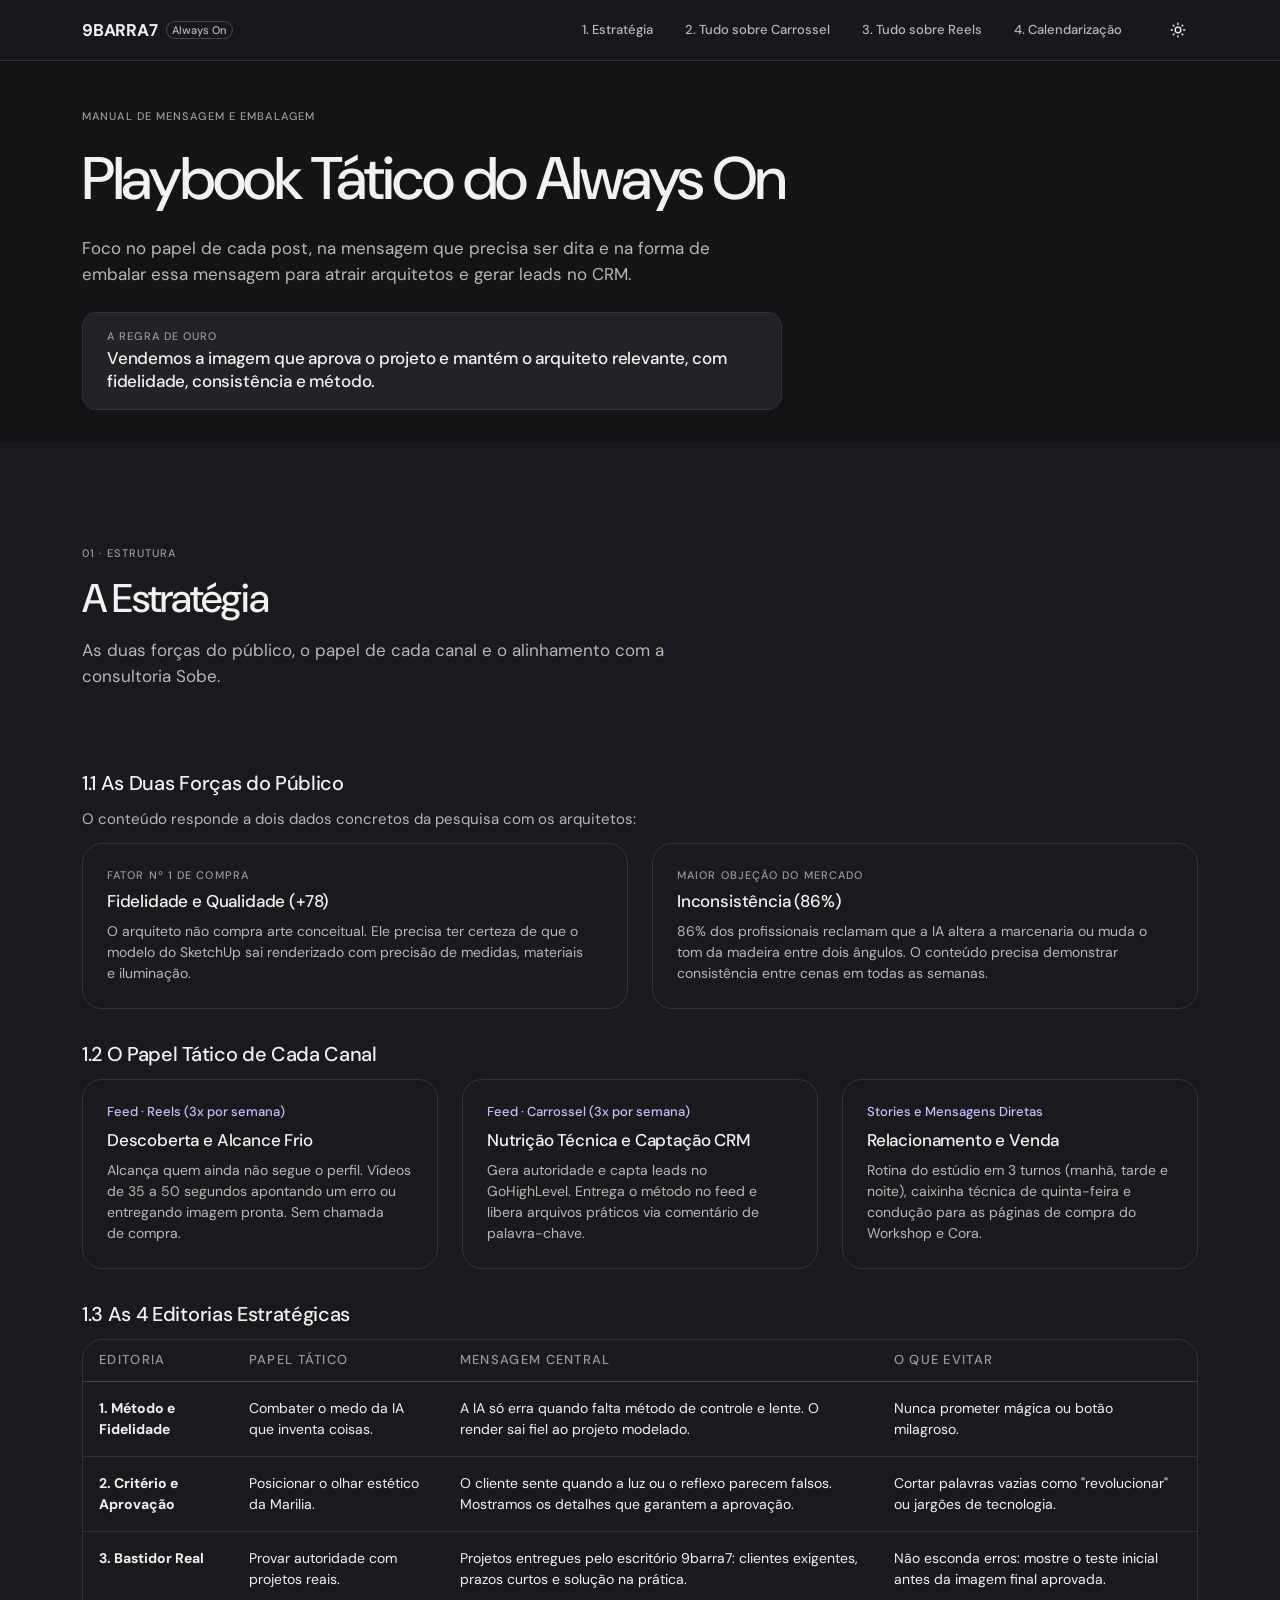
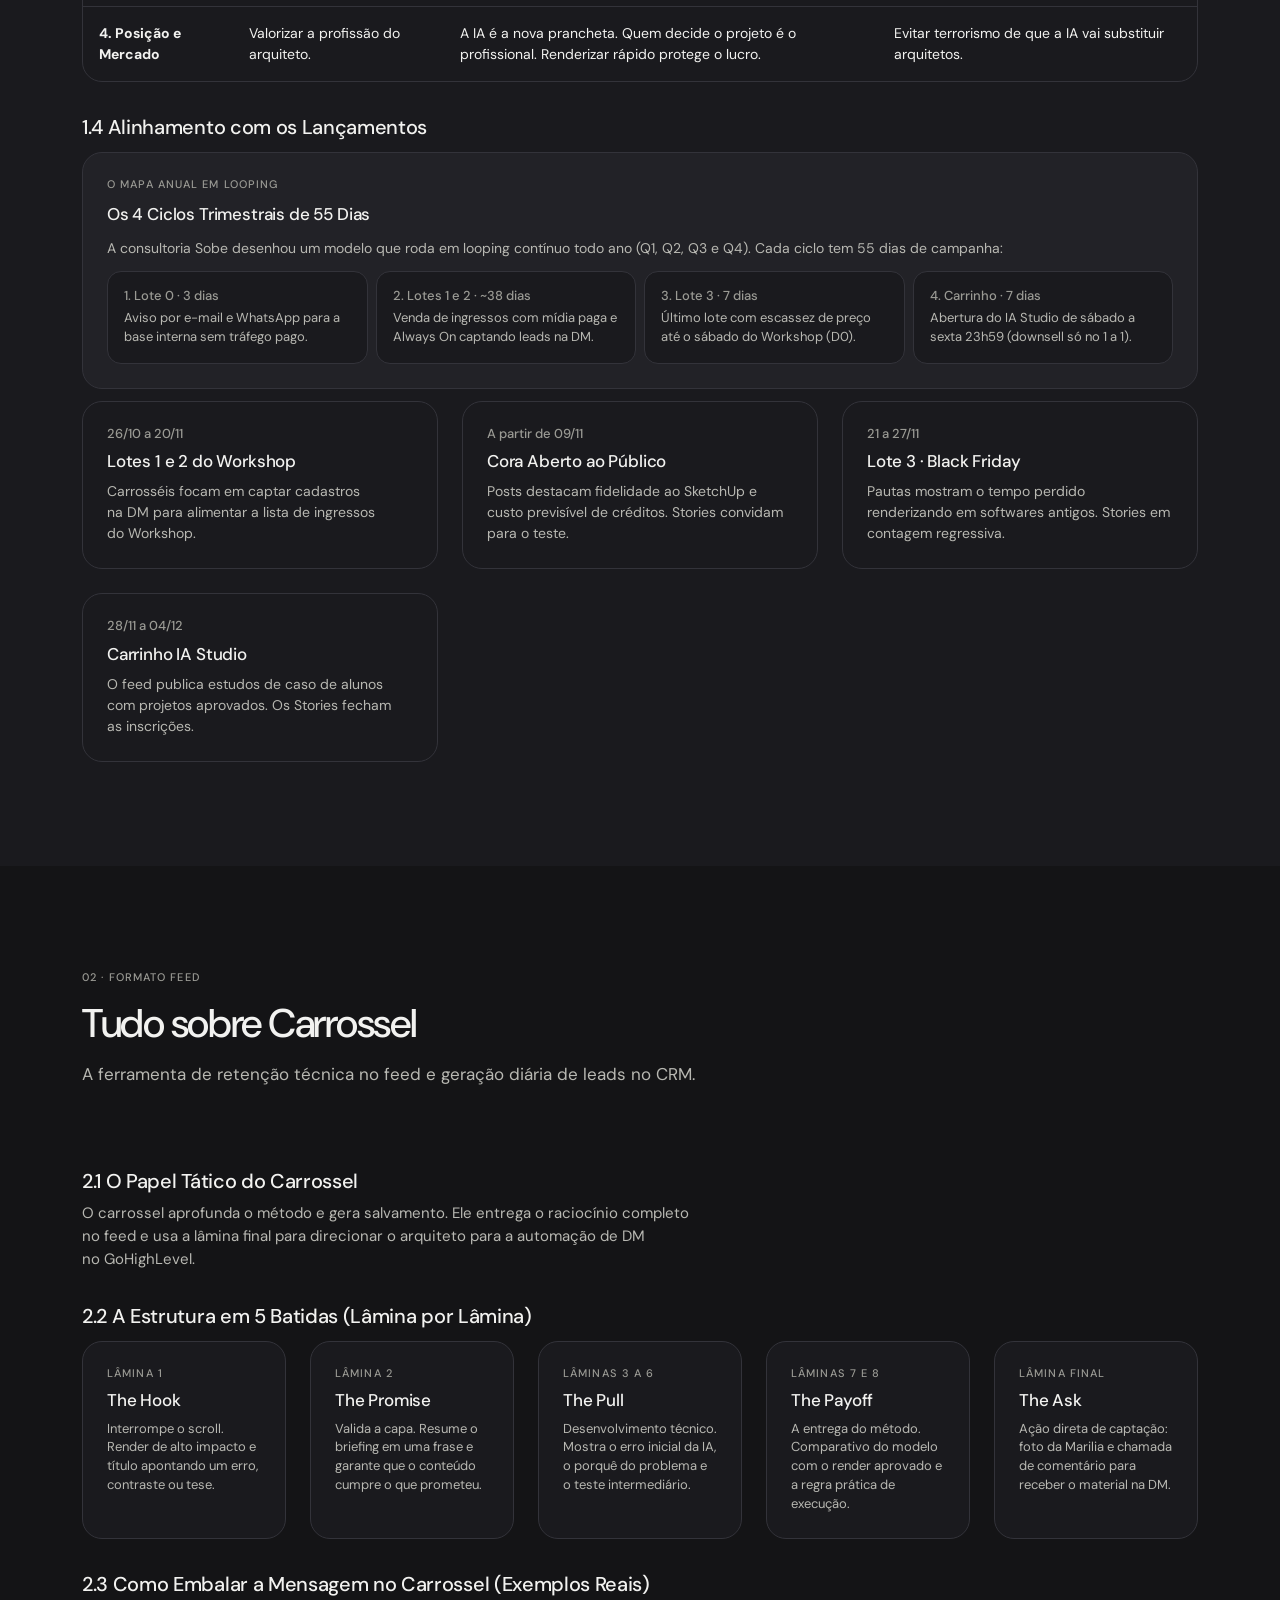
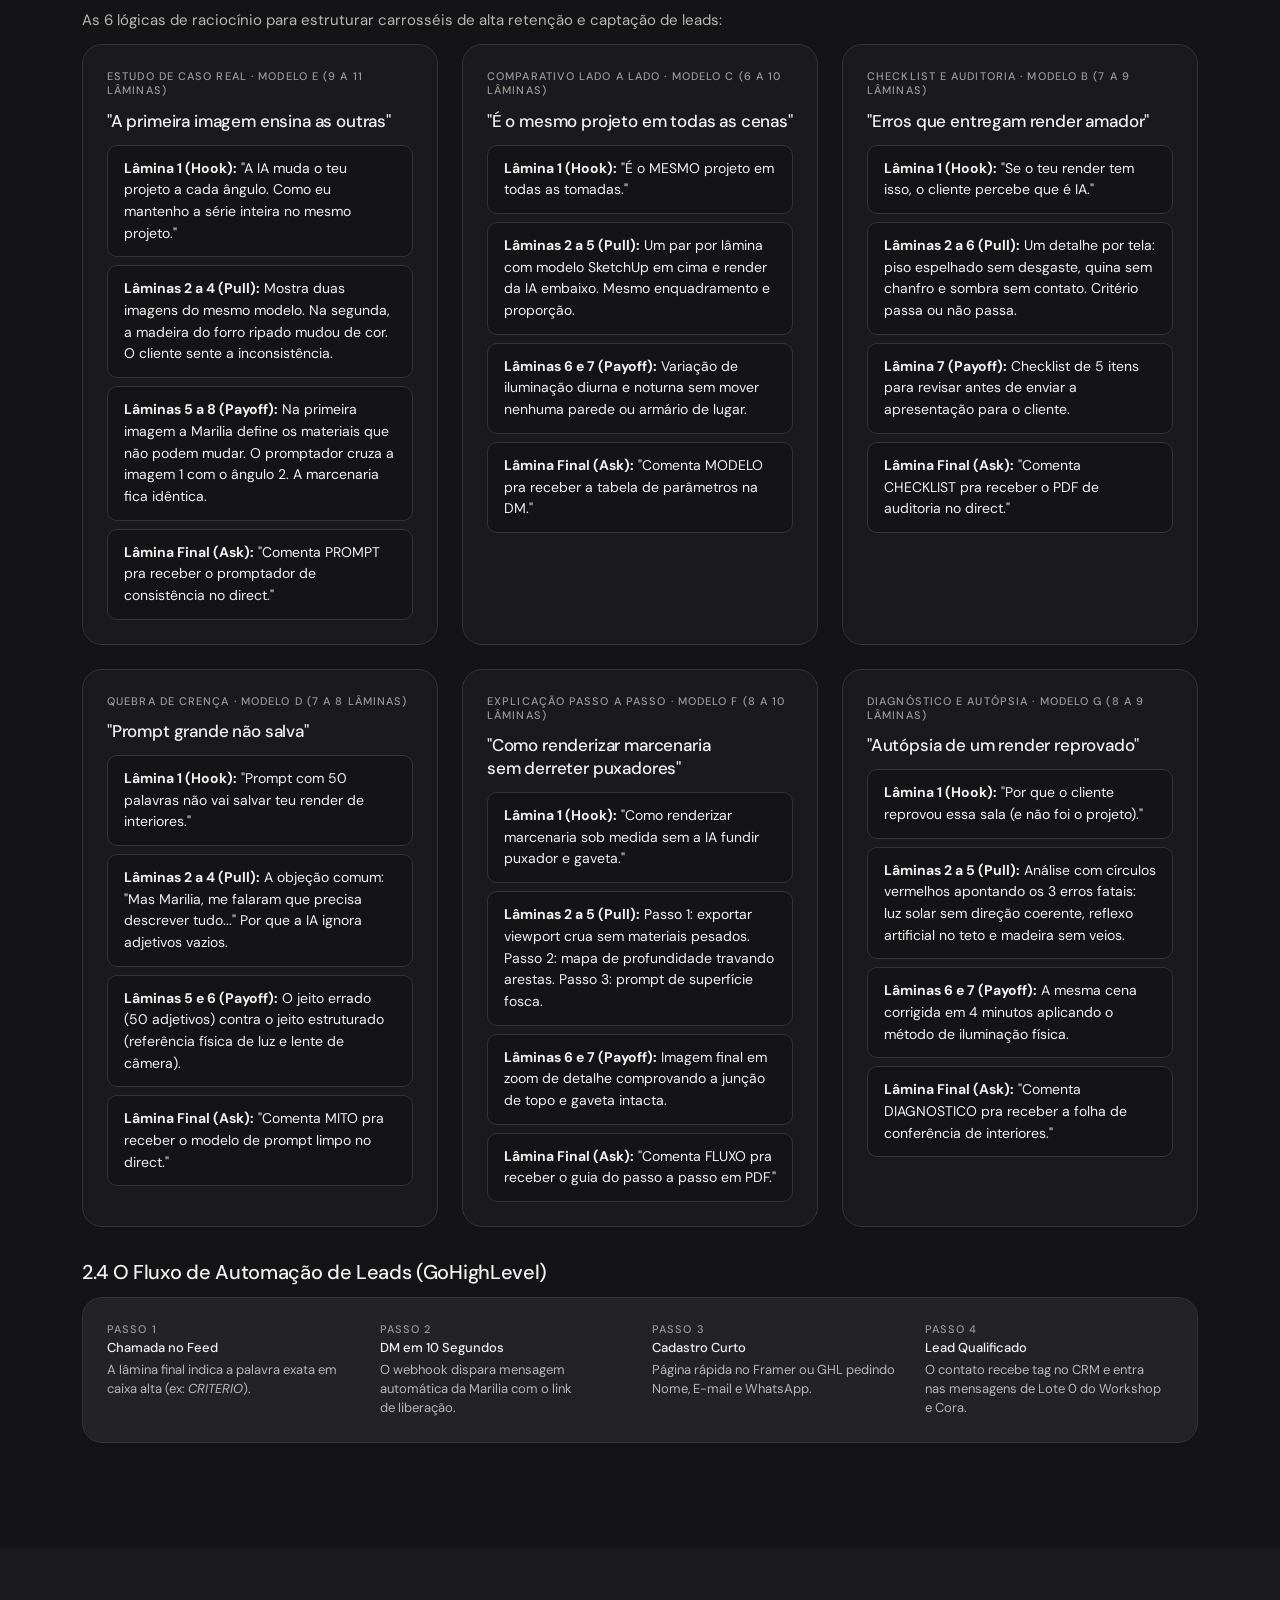
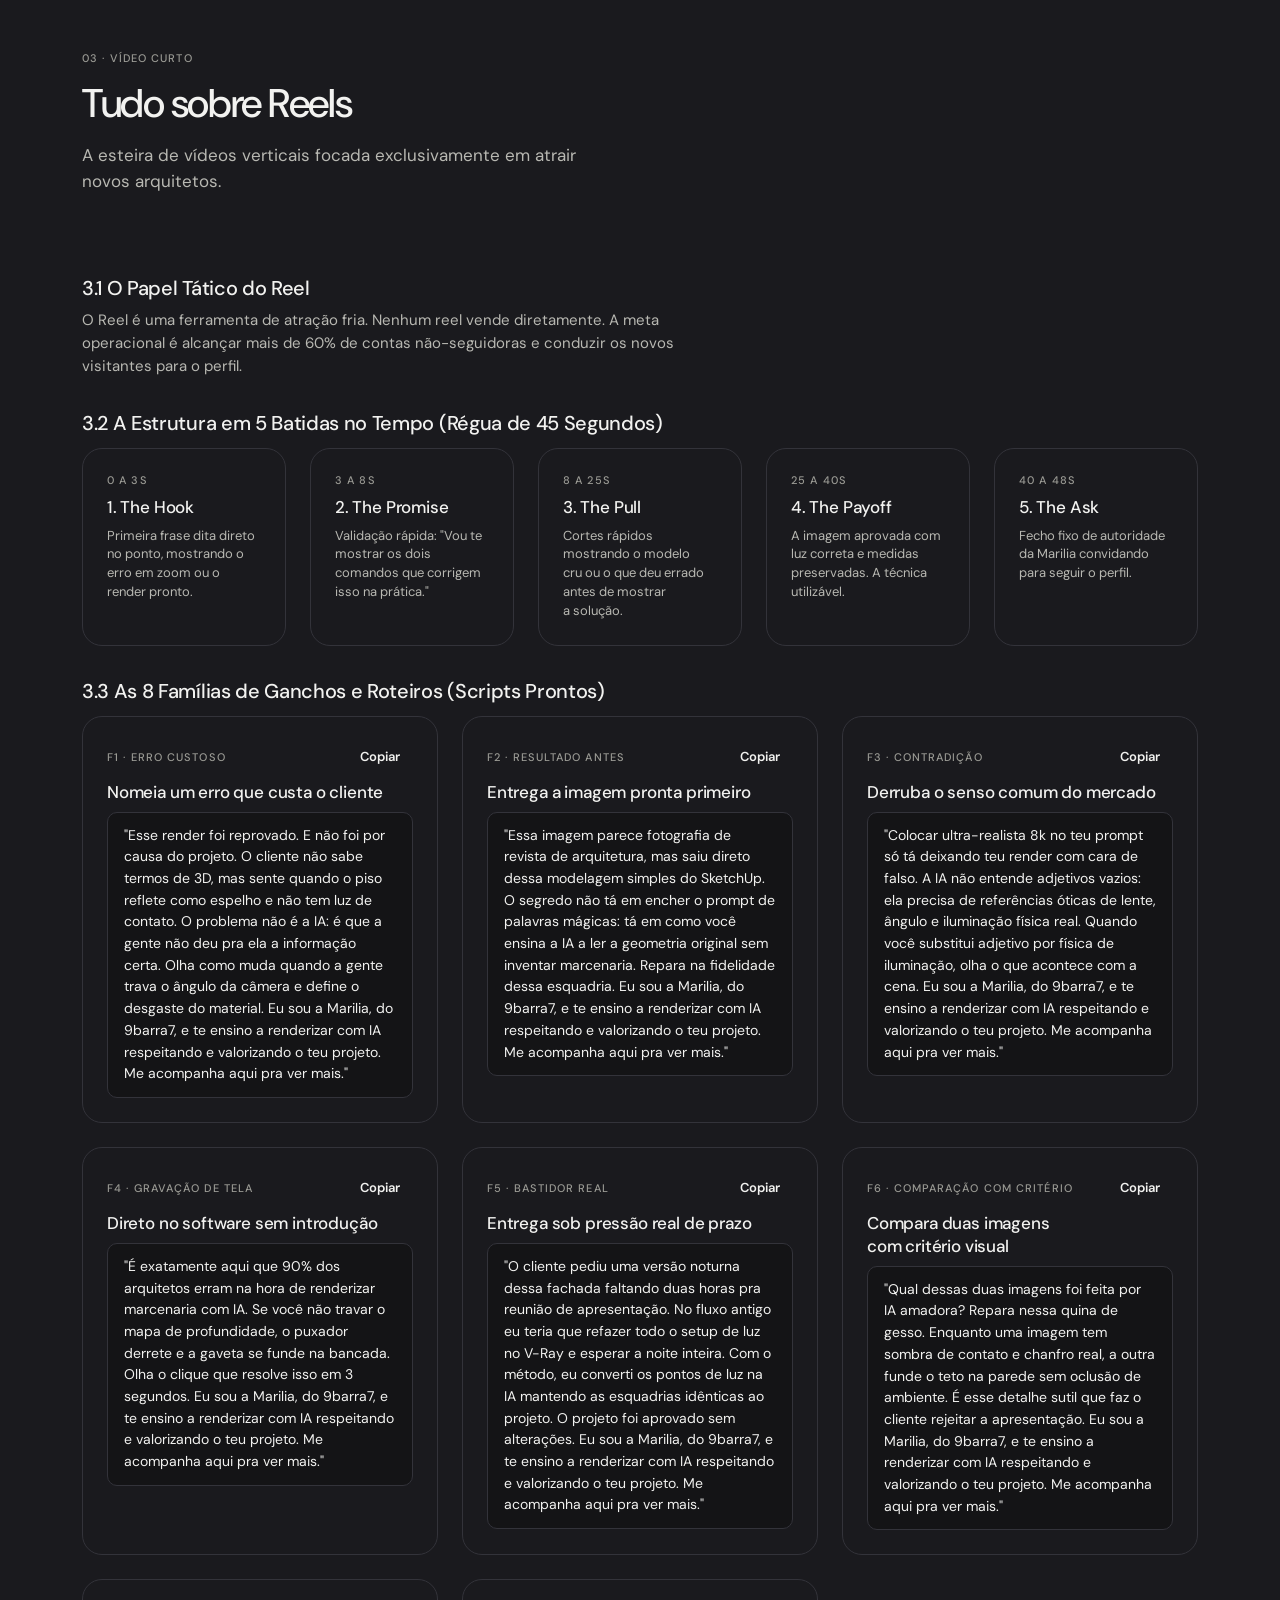
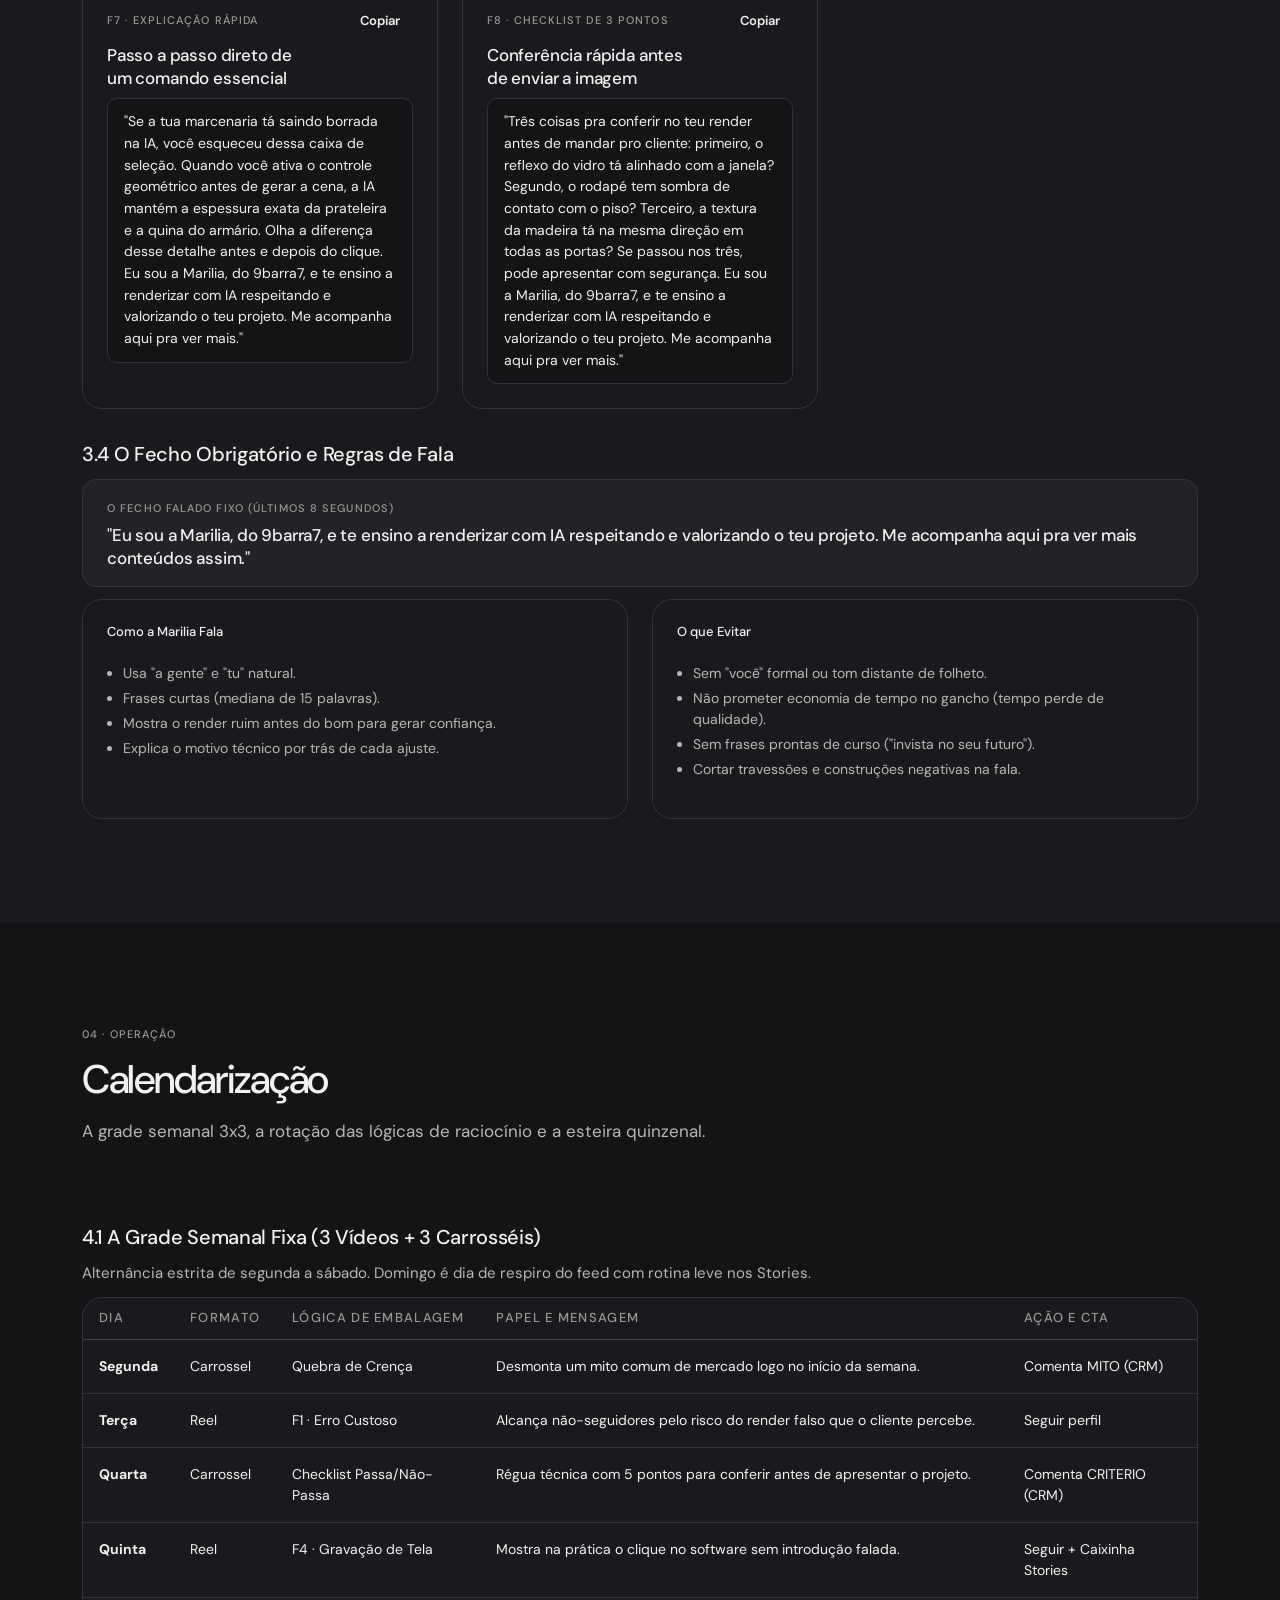
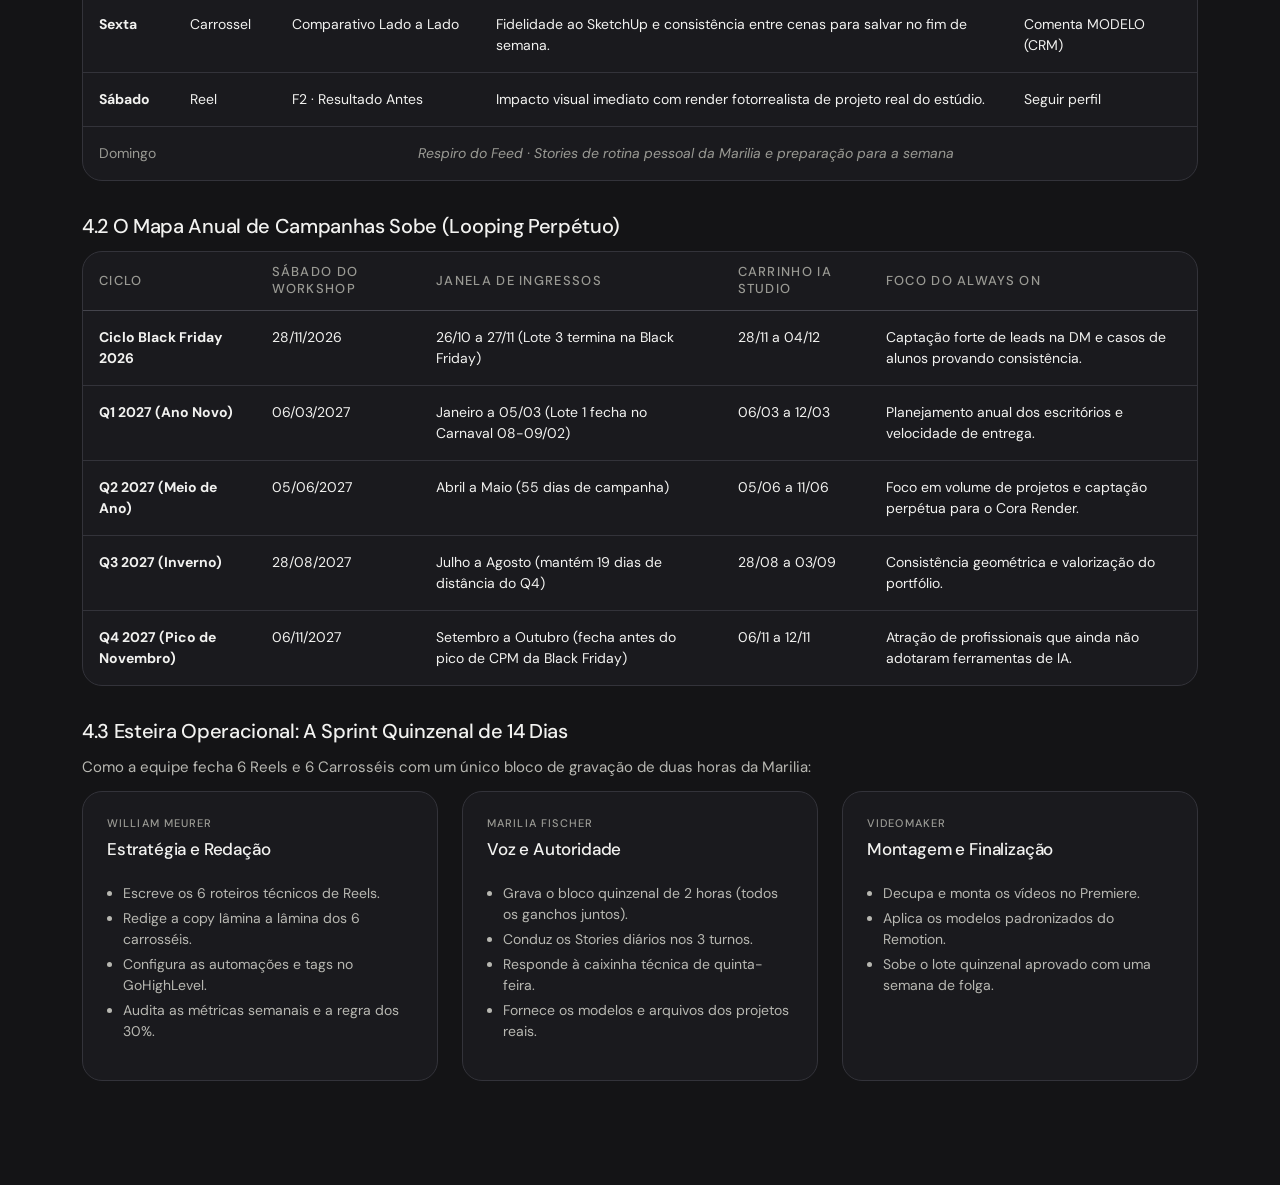
==== index.html @ a4594496 "feat: Playbook Always On 9barra7" ====
<!doctype html>
<html lang="pt-BR" data-theme="dark">
<head>
  <meta charset="utf-8">
  <meta name="viewport" content="width=device-width, initial-scale=1">
  <title>Playbook Always On · 9barra7</title>
  <link rel="preconnect" href="https://fonts.googleapis.com">
  <link rel="preconnect" href="https://fonts.gstatic.com" crossorigin>
  <link href="https://fonts.googleapis.com/css2?family=DM+Sans:opsz,wght@9..40,100..1000&display=swap" rel="stylesheet">
  
  
  
  
  <style>
    /* Ajustes específicos do Playbook sobre a base do 9barra7 UI */
    .top-playbook {
      position: sticky;
      top: 0;
      z-index: 50;
      background: color-mix(in srgb, var(--superficie) 88%, transparent);
      backdrop-filter: var(--vidro-filtro);
      -webkit-backdrop-filter: var(--vidro-filtro);
      border-bottom: 1px solid var(--borda);
    }
    .top-playbook .envelope {
      display: flex;
      align-items: center;
      gap: var(--e-4);
      height: 60px;
    }
    .nav-playbook {
      display: flex;
      gap: var(--e-2);
      margin-left: auto;
    }
    .nav-playbook a {
      color: var(--texto-2);
      font: var(--t-rotulo);
      text-decoration: none;
      padding: var(--e-2) var(--e-3);
      border-radius: var(--r-sm);
      transition: all var(--tr-rapida) var(--easing);
    }
    .nav-playbook a:hover {
      color: var(--texto);
      background: var(--superficie-2);
    }
    .bloco-regra {
      background: var(--superficie-2);
      border: 1px solid var(--borda);
      border-radius: var(--r-md);
      padding: var(--e-4) var(--e-5);
    }
    .grade-taticas {
      display: grid;
      grid-template-columns: repeat(auto-fit, minmax(min(320px, 100%), 1fr));
      gap: var(--e-4);
    }
    .caixa-roteiro {
      background: var(--fundo);
      border: 1px solid var(--borda);
      border-radius: var(--r-sm);
      padding: var(--e-3) var(--e-4);
      font: var(--t-corpo-p);
      color: var(--texto);
      line-height: 1.55;
    }
    .tabela-quadro {
      width: 100%;
      border-collapse: collapse;
      font: var(--t-corpo-p);
      text-align: left;
    }
    .tabela-quadro th {
      padding: var(--e-3) var(--e-4);
      font: var(--t-rotulo);
      color: var(--texto-3);
      border-bottom: 1px solid var(--borda-forte);
      text-transform: uppercase;
      letter-spacing: var(--tracking-sobrelinha);
    }
    .tabela-quadro td {
      padding: var(--e-4);
      border-bottom: 1px solid var(--borda);
      vertical-align: top;
      color: var(--texto);
    }
    .tabela-quadro tr:last-child td {
      border-bottom: none;
    }
    #toast-msg {
      position: fixed;
      bottom: var(--e-5);
      right: var(--e-5);
      background: var(--acao);
      color: var(--sobre-acao);
      font: var(--t-rotulo);
      padding: var(--e-3) var(--e-4);
      border-radius: var(--r-sm);
      box-shadow: var(--sombra-3);
      transform: translateY(80px);
      opacity: 0;
      transition: all var(--tr-padrao) var(--easing);
      z-index: var(--z-toast);
      pointer-events: none;
    }
    #toast-msg.is-ativo {
      transform: translateY(0);
      opacity: 1;
    }
  </style>
<style>
/* === tokens.css === */
/* ==========================================================================
   9barra7 Hub · Tokens
   Fonte única de verdade para cor, tipo, espaço, raio, sombra e movimento.
   Derivado de IA Studio (azul + lima), PromptHub (laranja) e Cora (tema escuro,
   verde-lima e turquesa). Os neutros quentes são compartilhados pelos três.
   ========================================================================== */

@font-face {
  font-family: 'DM Sans';
  src: url('../assets/fontes/DMSans-latin.woff2') format('woff2');
  font-weight: 100 1000;
  font-display: swap;
  unicode-range: U+0000-00FF, U+0131, U+0152-0153, U+02BB-02BC, U+02C6, U+02DA, U+02DC, U+0304, U+0308, U+0329, U+2000-206F, U+20AC, U+2122, U+2191, U+2193, U+2212, U+2215, U+FEFF, U+FFFD;
}
@font-face {
  font-family: 'DM Sans';
  src: url('../assets/fontes/DMSans-latin-ext.woff2') format('woff2');
  font-weight: 100 1000;
  font-display: swap;
  unicode-range: U+0100-02BA, U+02BD-02C5, U+02C7-02CC, U+02CE-02D7, U+02DD-02FF, U+0304, U+0308, U+0329, U+1D00-1DBF, U+1E00-1E9F, U+1EF2-1EFF, U+2020, U+20A0-20AB, U+20AD-20C0, U+2113, U+2C60-2C7F, U+A720-A7FF;
}

:root {
  color-scheme: light;

  /* ---- Primitivos (não use direto nos componentes) ---------------------- */
  --p-preto: #000000;
  --p-grafite-900: #111111;
  --p-grafite-800: #1c1c1c;
  --p-pedra-700: #5b5b57;
  --p-pedra-500: #8e8e88;
  --p-pedra-300: #d2d2cb;
  --p-pedra-200: #e4e4df;
  --p-pedra-100: #efefeb;
  --p-pedra-50:  #f5f5f3;   /* off-white da Academy */
  --p-branco:    #ffffff;

  /* 9BARRA7 Academy, paleta institucional: preto, branco, off-white #f5f5f3,
     verde #b3ff9f (CTA, acentos), roxo #a4a1f3 (acentos, UI), cinza #b9c2cc (estrutura).
     Roxo 500/600 são o mesmo matiz escurecido para passar contraste sobre branco
     (500: 4,0:1 para preenchimento e foco; 600: 5,5:1 para texto e links). */
  --p-verde-marca: #b3ff9f;
  --p-verde-marca-400: #a2f28b;
  --p-roxo-300: #a4a1f3;
  --p-roxo-500: #736eed;
  --p-roxo-600: #5953e9;
  --p-cinza-marca: #b9c2cc;
  --p-amarelo-300: #f7e549;  /* Workshop Acelera Render com IA */

  --p-azul-500: #316cf6;   /* IA Studio */
  --p-azul-600: #2757d8;
  --p-azul-700: #1f47b3;
  --p-lima-300: #ddfe6f;   /* IA Studio */
  --p-lima-400: #cbf252;
  --p-verde-200: #c4fba7;  /* Cora */
  --p-verde-300: #a5f37d;
  --p-turquesa-200: #adecdf; /* Cora */
  --p-turquesa-700: #196c5b;
  --p-laranja-500: #fb6616; /* PromptHub */
  --p-laranja-600: #e0570d;
  --p-vermelho-600: #c4443a;
  --p-vermelho-700: #a6342b;
  --p-ambar-500: #d98a00;
  --p-ambar-700: #8a5700;
  --p-verde-700: #1f7a44;

  /* ---- Fundo e superfícies --------------------------------------------- */
  --fundo: var(--p-pedra-50);           /* tela do app */
  --fundo-2: var(--p-pedra-100);        /* áreas rebaixadas, trilhos */
  --superficie: var(--p-branco);        /* cards, campos, painéis */
  --superficie-2: var(--p-pedra-50);    /* hover de linha, blocos internos */
  --superficie-3: var(--p-pedra-100);   /* pressionado, skeleton */
  --superficie-inversa: var(--p-preto); /* seções escuras, tooltip */
  --sobreposicao: rgba(17, 17, 17, 0.42);
  --vidro: rgba(255, 255, 255, 0.72);
  --vidro-filtro: blur(18px) saturate(1.8);

  /* ---- Texto ------------------------------------------------------------ */
  --texto: var(--p-grafite-900);
  --texto-2: var(--p-pedra-700);       /* apoio: 6.6:1 sobre branco */
  --texto-3: #74746e;                  /* legendas: 4.6:1 sobre branco */
  --texto-desab: var(--p-pedra-500);
  --texto-inverso: var(--p-branco);
  --texto-inverso-2: rgba(255, 255, 255, 0.74);
  --texto-link: var(--p-roxo-600);

  /* ---- Bordas ----------------------------------------------------------- */
  --borda: var(--p-pedra-200);
  --borda-forte: var(--p-pedra-300);
  --borda-hover: var(--p-grafite-900);
  --borda-inversa: rgba(255, 255, 255, 0.14);

  /* ---- Ações ------------------------------------------------------------ */
  --acao: var(--p-preto);              /* primário: pílula preta */
  --acao-hover: var(--p-grafite-800);
  --sobre-acao: var(--p-branco);
  --acento: var(--p-roxo-500);         /* seleção, foco, progresso, links */
  --acento-hover: var(--p-roxo-600);
  --acento-fraco: rgba(164, 161, 243, 0.22);
  --acento-texto: var(--p-roxo-600);
  --sobre-acento: var(--p-branco);
  --destaque: var(--p-verde-marca);    /* CTA de marca, novidade, créditos */
  --destaque-hover: var(--p-verde-marca-400);
  --sobre-destaque: var(--p-preto);
  --foco: var(--p-roxo-500);

  /* ---- Feedback --------------------------------------------------------- */
  --sucesso: var(--p-verde-700);
  --sucesso-fundo: #e7f5ec;
  --sucesso-borda: #bfe3cc;
  --aviso: var(--p-ambar-700);
  --aviso-solido: var(--p-ambar-500);
  --aviso-fundo: #fdf3e0;
  --aviso-borda: #f3dcae;
  --erro: var(--p-vermelho-600);
  --erro-hover: var(--p-vermelho-700);
  --erro-fundo: #fbeceb;
  --erro-borda: #f1c9c5;
  --info: var(--p-azul-600);
  --info-fundo: #ebf1fe;
  --info-borda: #c8d8fc;

  /* ---- Produtos do ecossistema (categorias) ------------------------------------ */
  --cat-studio: var(--p-azul-500);     --cat-studio-fundo: #ebf1fe;   --cat-studio-texto: #1f47b3;
  --cat-prompthub: var(--p-laranja-500); --cat-prompthub-fundo: #fff0e6; --cat-prompthub-texto: #a3400a;
  --cat-cora: var(--p-verde-300);      --cat-cora-fundo: #edfde3;     --cat-cora-texto: #256b2a;
  --cat-academy: var(--p-grafite-900); --cat-academy-fundo: var(--p-pedra-100); --cat-academy-texto: var(--p-grafite-900);
  --cat-agentes: var(--p-turquesa-200); --cat-agentes-fundo: #e6f7f3; --cat-agentes-texto: var(--p-turquesa-700);

  /* ---- Tipografia ------------------------------------------------------- */
  --fonte: 'DM Sans', system-ui, -apple-system, 'Segoe UI', sans-serif;
  --fonte-mono: 'DM Mono', ui-monospace, 'SF Mono', Menlo, Consolas, monospace;

  --t-display: 500 clamp(34px, 4.8vw, 60px)/1.06 var(--fonte);
  --t-h1: 500 clamp(28px, 3.4vw, 40px)/1.12 var(--fonte);
  --t-h2: 500 clamp(22px, 2.2vw, 28px)/1.2 var(--fonte);
  --t-h3: 500 20px/1.3 var(--fonte);
  --t-h4: 500 17px/1.35 var(--fonte);
  --t-corpo-g: 400 17px/1.55 var(--fonte);
  --t-corpo: 400 15px/1.55 var(--fonte);
  --t-corpo-p: 400 14px/1.5 var(--fonte);
  --t-legenda: 400 13px/1.45 var(--fonte);
  --t-rotulo: 500 13px/1.3 var(--fonte);
  --t-sobrelinha: 500 11px/1.3 var(--fonte); /* + caixa alta e --tracking-sobrelinha */
  --t-codigo: 400 13px/1.65 var(--fonte-mono);

  --tracking-display: -0.038em;
  --tracking-h1: -0.032em;
  --tracking-h2: -0.024em;
  --tracking-h3: -0.016em;
  --tracking-h4: -0.01em;
  --tracking-sobrelinha: 0.1em;

  /* ---- Espaço (base 4) -------------------------------------------------- */
  --e-0: 2px;
  --e-1: 4px;
  --e-2: 8px;
  --e-3: 12px;
  --e-4: 16px;
  --e-5: 24px;
  --e-6: 32px;
  --e-7: 48px;
  --e-8: 64px;
  --e-9: 96px;

  /* ---- Raios ------------------------------------------------------------ */
  --r-xs: 6px;    /* checkbox, kbd, chips de código */
  --r-sm: 10px;   /* campos pequenos, itens de menu */
  --r-md: 14px;   /* campos, menus, alertas */
  --r-lg: 20px;   /* cards, modais */
  --r-xl: 28px;   /* campo de prompt, gaveta */
  --r-pill: 9999px;

  /* ---- Sombras (poucas: o sistema prefere bordas) ----------------------- */
  --sombra-0: none;
  --sombra-1: 0 1px 2px rgba(0, 0, 0, 0.05);
  --sombra-2: 0 4px 16px rgba(0, 0, 0, 0.07), 0 1px 2px rgba(0, 0, 0, 0.04);
  --sombra-3: 0 8px 32px rgba(0, 0, 0, 0.10), 0 1px 3px rgba(0, 0, 0, 0.05);
  --sombra-4: 0 24px 64px rgba(0, 0, 0, 0.18), 0 2px 6px rgba(0, 0, 0, 0.06);
  --anel-foco: 0 0 0 3px rgba(115, 110, 237, 0.3);
  --anel-erro: 0 0 0 3px rgba(196, 68, 58, 0.20);

  /* ---- Tamanhos de controle -------------------------------------------- */
  --ctrl-p: 32px;
  --ctrl-m: 40px;
  --ctrl-g: 48px;
  --icone-p: 16px;
  --icone-m: 20px;
  --icone-g: 24px;
  --icone-traco: 1.75;

  /* ---- Movimento -------------------------------------------------------- */
  --easing: cubic-bezier(0.16, 1, 0.3, 1);
  --tr-rapida: 140ms;
  --tr-padrao: 180ms;
  --tr-painel: 260ms;
  /* Curvas além de --easing (entradas, hover, toque). Nunca ease-in em UI. */
  --curva-movimento: cubic-bezier(0.77, 0, 0.175, 1);  /* algo que se desloca na tela */
  --curva-gaveta: cubic-bezier(0.32, 0.72, 0, 1);      /* gavetas e painéis */

  /* ---- Camadas ---------------------------------------------------------- */
  --z-menu: 40;
  --z-gaveta: 60;
  --z-modal: 70;
  --z-toast: 90;
  --z-dica: 100;
}

/* ---- Tema escuro (base Cora) -------------------------------------------- */
:root[data-theme="dark"] {
  color-scheme: dark;
  --fundo: #141416;
  --fundo-2: #1a1a1e;
  --superficie: #1a1a1e;
  --superficie-2: #222227;
  --superficie-3: #2a2a30;
  --superficie-inversa: #f2f2f0;
  --sobreposicao: rgba(0, 0, 0, 0.6);
  --vidro: rgba(26, 26, 30, 0.72);

  --texto: #f2f2f0;
  --texto-2: #b8b8b2;
  --texto-3: #9a9a94;
  --texto-desab: #6a6a66;
  --texto-inverso: #111111;
  --texto-inverso-2: rgba(17, 17, 17, 0.7);
  --texto-link: #c3c1f8;

  --borda: #33333a;
  --borda-forte: #44444c;
  --borda-hover: #f2f2f0;

  --acao: #f2f2f0;
  --acao-hover: #ffffff;
  --sobre-acao: #111111;
  --acento: var(--p-roxo-300);
  --acento-hover: #bcbaf7;
  --acento-fraco: rgba(164, 161, 243, 0.18);
  --acento-texto: #c3c1f8;
  --foco: var(--p-roxo-300);

  --sucesso: #7bd3a0;  --sucesso-fundo: rgba(31, 122, 68, 0.18);  --sucesso-borda: rgba(123, 211, 160, 0.3);
  --aviso: #f0c066;    --aviso-fundo: rgba(217, 138, 0, 0.16);    --aviso-borda: rgba(240, 192, 102, 0.3);
  --erro: #f0877e;     --erro-hover: #f4a39c; --erro-fundo: rgba(196, 68, 58, 0.18); --erro-borda: rgba(240, 135, 126, 0.32);
  --info: #8fb0ff;     --info-fundo: rgba(91, 139, 255, 0.14);    --info-borda: rgba(143, 176, 255, 0.3);

  --cat-studio-fundo: rgba(91, 139, 255, 0.16);   --cat-studio-texto: #9dbaff;
  --cat-prompthub-fundo: rgba(251, 102, 22, 0.16); --cat-prompthub-texto: #ffab7a;
  --cat-cora-fundo: rgba(196, 251, 167, 0.14);     --cat-cora-texto: var(--p-verde-200);
  --cat-academy-fundo: rgba(255, 255, 255, 0.08);  --cat-academy-texto: #f2f2f0; --cat-academy: #f2f2f0;
  --cat-agentes-fundo: rgba(143, 221, 204, 0.16);  --cat-agentes-texto: #8fddcc;

  --sombra-1: 0 1px 2px rgba(0, 0, 0, 0.4);
  --sombra-2: 0 4px 16px rgba(0, 0, 0, 0.4);
  --sombra-3: 0 8px 32px rgba(0, 0, 0, 0.5);
  --sombra-4: 0 24px 64px rgba(0, 0, 0, 0.6);
  --anel-foco: 0 0 0 3px rgba(164, 161, 243, 0.4);
}

/* ==========================================================================
   Temas por produto
   Coloque data-produto="..." no <html> (ou em qualquer bloco) e a ação
   principal, o acento e o destaque passam a ser os do produto. Todo o resto
   (neutros, feedback, categorias, tipo, espaço) continua igual.

   Produto novo: crie um bloco com até 5 cores. Só --produto-acao é
   obrigatória na prática; o que faltar herda a base 9barra7.
     [data-produto="novo"] {
       --produto-acao: #1f6f5c;          botão principal
       --produto-sobre-acao: #ffffff;    texto no botão (contraste ≥ 4,5:1)
       --produto-acento: #1f6f5c;        seleção, foco, progresso, links
                                         (precisa de ≥ 3:1 sobre branco; check é branco)
       --produto-destaque: #ddfe6f;      novidade e upgrade
       --produto-sobre-destaque: #000;
     }
   Hover, fundo fraco e versão de texto do acento são derivados sozinhos,
   inclusive no tema escuro.
   ========================================================================== */
:root {
  --acao-base: var(--p-preto);
  --sobre-acao-base: var(--p-branco);
  --acento-base: var(--p-roxo-500);
  --destaque-base: var(--p-verde-marca);
  --sobre-destaque-base: var(--p-preto);
  --mistura: #000;       /* para onde o hover escurece */
}
:root[data-theme="dark"] {
  --acao-base: #f2f2f0;
  --sobre-acao-base: #111111;
  --acento-base: var(--p-roxo-300);
  --mistura: #fff;
}
:root[data-produto], [data-produto] {
  --acao: var(--produto-acao, var(--acao-base));
  --sobre-acao: var(--produto-sobre-acao, var(--sobre-acao-base));
  --acao-hover: color-mix(in oklab, var(--acao) 87%, var(--mistura));
  --acento: var(--produto-acento, var(--acento-base));
  --acento-hover: color-mix(in oklab, var(--acento) 87%, var(--mistura));
  --acento-fraco: color-mix(in srgb, var(--acento) 13%, transparent);
  --acento-texto: color-mix(in oklab, var(--acento) 72%, var(--texto));
  --foco: var(--acento);
  --anel-foco: 0 0 0 3px color-mix(in srgb, var(--acento) 30%, transparent);
  --destaque: var(--produto-destaque, var(--destaque-base));
  --destaque-hover: color-mix(in oklab, var(--destaque) 90%, #000);
  --sobre-destaque: var(--produto-sobre-destaque, var(--sobre-destaque-base));
}

/* 9BARRA7 Academy: a base (roxo no acento, verde no destaque, preto na ação) */
[data-produto="academy"] { }

/* IA Studio: azul na ação, lima no destaque */
[data-produto="studio"] {
  --produto-acao: #316cf6;
  --produto-sobre-acao: #ffffff;
  --produto-acento: #316cf6;
  --produto-destaque: var(--p-lima-300);
}

/* PromptHub: laranja com texto escuro, como no site */
[data-produto="prompthub"] {
  --produto-acao: #fb6616;
  --produto-sobre-acao: #111111;
  --produto-acento: #e0570d;
  --produto-destaque: var(--p-lima-300);
}

/* Cora: ação preta, acento turquesa escuro, destaque verde-lima */
[data-produto="cora"] {
  --produto-acento: #196c5b;
  --produto-destaque: #c4fba7;
}
:root[data-theme="dark"][data-produto="cora"], :root[data-theme="dark"] [data-produto="cora"] { --produto-acento: #8fddcc; }

/* Workshop Acelera Render com IA: turquesa e amarelo do pôster.
   Nenhum dos dois passa 3:1 sobre branco, então o acento segue o roxo da Academy. */
[data-produto="workshop"] {
  --produto-destaque: var(--p-amarelo-300);
  --produto-sobre-destaque: #111111;
}

/* === base.css === */
/* ==========================================================================
   9barra7 Hub · Base
   Reset, tipografia utilitária, ícones e utilidades de layout.
   ========================================================================== */
*, *::before, *::after { box-sizing: border-box; }
html { -webkit-text-size-adjust: 100%; }
body {
  margin: 0;
  background: var(--fundo);
  color: var(--texto);
  font: var(--t-corpo);
  font-optical-sizing: auto;
  -webkit-font-smoothing: antialiased;
  -moz-osx-font-smoothing: grayscale;
}
h1, h2, h3, h4, h5, p, figure, blockquote, dl, dd { margin: 0; }
h1, h2, h3, h4 { text-wrap: balance; }
p { text-wrap: pretty; }
img, svg, video { display: block; max-width: 100%; }
[hidden] { display: none !important; }
button, input, select, textarea { font: inherit; color: inherit; }
button { cursor: pointer; }
a { color: var(--texto-link); text-decoration: none; }
a:hover { text-decoration: underline; text-underline-offset: 3px; }
ul[role="list"], ol[role="list"] { list-style: none; margin: 0; padding: 0; }
::selection { background: var(--destaque); color: var(--sobre-destaque); }

:focus-visible { outline: 2px solid var(--foco); outline-offset: 2px; border-radius: var(--r-xs); }

/* ---- Ícone -------------------------------------------------------------- */
.ic { width: var(--icone-m); height: var(--icone-m); flex: none; }
.ic--p { width: var(--icone-p); height: var(--icone-p); }
.ic--g { width: var(--icone-g); height: var(--icone-g); }
.ic--gira { animation: gira 0.9s linear infinite; }
@keyframes gira { to { transform: rotate(360deg); } }

/* ---- Tipografia --------------------------------------------------------- */
.t-display { font: var(--t-display); letter-spacing: var(--tracking-display); }
.t-h1 { font: var(--t-h1); letter-spacing: var(--tracking-h1); }
.t-h2 { font: var(--t-h2); letter-spacing: var(--tracking-h2); }
.t-h3 { font: var(--t-h3); letter-spacing: var(--tracking-h3); }
.t-h4 { font: var(--t-h4); letter-spacing: var(--tracking-h4); }
.t-corpo-g { font: var(--t-corpo-g); }
.t-corpo { font: var(--t-corpo); }
.t-corpo-p { font: var(--t-corpo-p); }
.t-legenda { font: var(--t-legenda); }
.t-rotulo { font: var(--t-rotulo); }
.t-sobrelinha { font: var(--t-sobrelinha); letter-spacing: var(--tracking-sobrelinha); text-transform: uppercase; }
.t-mono { font: var(--t-codigo); }
.t-num { font-variant-numeric: tabular-nums; }
.apoio { color: var(--texto-2); }
.suave { color: var(--texto-3); }
.trunca { overflow: hidden; text-overflow: ellipsis; white-space: nowrap; min-width: 0; }
.limita-2 { display: -webkit-box; -webkit-line-clamp: 2; -webkit-box-orient: vertical; overflow: hidden; }
.sr { position: absolute; width: 1px; height: 1px; overflow: hidden; clip: rect(0 0 0 0); white-space: nowrap; }

.kbd {
  display: inline-flex; align-items: center; justify-content: center;
  min-width: 20px; height: 20px; padding: 0 5px;
  border: 1px solid var(--borda); border-bottom-width: 2px; border-radius: var(--r-xs);
  background: var(--superficie); color: var(--texto-2);
  font: 500 11px/1 var(--fonte); font-variant-numeric: tabular-nums;
}
.kbds { display: inline-flex; gap: 3px; }

/* ---- Marca 9barra7 (arquivo oficial, preto; invertido no escuro) -------- */
.marca { display: inline-flex; align-items: center; flex: none; }
.marca img { display: block; height: var(--marca-alt, 20px); width: auto; }
:root[data-theme="dark"] .marca img { filter: invert(1); }

/* ---- Textura de pontos (assinatura IA Studio) --------------------------- */
.pontos {
  background-image: radial-gradient(circle, var(--borda-forte) 0.8px, transparent 1.2px);
  background-size: 14px 14px;
}

/* ---- Layout ------------------------------------------------------------- */
.pilha { display: flex; flex-direction: column; gap: var(--gap, var(--e-3)); }
.linha { display: flex; align-items: center; gap: var(--gap, var(--e-2)); flex-wrap: wrap; }
.linha--nowrap { flex-wrap: nowrap; }
.empurra { margin-left: auto; }

@media (prefers-reduced-motion: reduce) {
  *, *::before, *::after { animation-duration: 0.01ms !important; animation-iteration-count: 1 !important; transition-duration: 0.01ms !important; }
}

/* === basicos.css === */
/* ==========================================================================
   9barra7 Hub · Componentes básicos
   ========================================================================== */

/* ==== Botão ============================================================== */
.btn {
  --h: var(--ctrl-m);
  position: relative;
  display: inline-flex; align-items: center; justify-content: center; gap: var(--e-2);
  height: var(--h); min-width: 0; padding: 0 18px;
  border: 1px solid transparent; border-radius: var(--r-pill);
  background: var(--acao); color: var(--sobre-acao);
  font: 600 14px/1 var(--fonte); white-space: nowrap; text-decoration: none;
  cursor: pointer; user-select: none;
  transition: background-color var(--tr-padrao) var(--easing), border-color var(--tr-padrao) var(--easing),
              color var(--tr-padrao) var(--easing), transform var(--tr-rapida) var(--easing), box-shadow var(--tr-padrao) var(--easing);
}
.btn:hover { background: var(--acao-hover); text-decoration: none; }
.btn:active { transform: scale(0.97); }
.btn:focus-visible { outline: 2px solid var(--foco); outline-offset: 2px; border-radius: var(--r-pill); }
.btn .ic { width: 18px; height: 18px; margin-inline: -2px; }
.btn--p { --h: var(--ctrl-p); padding: 0 12px; font-size: 13px; gap: 6px; }
.btn--p .ic { width: 16px; height: 16px; }
.btn--g { --h: var(--ctrl-g); padding: 0 24px; font-size: 15px; }
.btn--largo { width: 100%; }

.btn--secundario { background: var(--superficie); color: var(--texto); border-color: var(--borda-forte); }
.btn--secundario:hover { background: var(--superficie); border-color: var(--borda-hover); }
.btn--discreto { background: transparent; color: var(--texto); }
.btn--discreto:hover { background: var(--superficie-3); }
.btn--acento { background: var(--acento); color: var(--sobre-acento); }
.btn--acento:hover { background: var(--acento-hover); }
.btn--destaque { background: var(--destaque); color: var(--sobre-destaque); }
.btn--destaque:hover { background: var(--destaque-hover); }
.btn--destrutivo { background: var(--erro); color: #fff; }
.btn--destrutivo:hover { background: var(--erro-hover); }
:root[data-theme="dark"] .btn--destrutivo { color: #1a0a08; }
.btn--destrutivo.btn--secundario { background: var(--superficie); color: var(--erro); border-color: var(--erro-borda); }
.btn--destrutivo.btn--secundario:hover { border-color: var(--erro); background: var(--erro-fundo); }

/* só ícone */
.btn--icone { width: var(--h); padding: 0; }
.btn--icone .ic { margin: 0; }
.btn--quadrado { border-radius: var(--r-sm); }
.btn--quadrado:focus-visible { border-radius: var(--r-sm); }

/* estados */
.btn[aria-pressed="true"], .btn.is-selecionado { background: var(--acento-fraco); color: var(--acento-texto); border-color: transparent; }
.btn--secundario[aria-pressed="true"] { border-color: var(--acento); }
.btn:disabled, .btn[aria-disabled="true"] {
  background: var(--superficie-3); color: var(--texto-desab); border-color: transparent;
  cursor: not-allowed; transform: none;
}
.btn--discreto:disabled { background: transparent; }
.btn.is-carregando { color: transparent !important; pointer-events: none; }
.btn.is-carregando::after {
  content: ""; position: absolute; inset: 0; margin: auto; width: 16px; height: 16px;
  border: 2px solid var(--sobre-acao); border-right-color: transparent; border-radius: 50%;
  animation: gira 0.7s linear infinite;
}
.btn--secundario.is-carregando::after, .btn--discreto.is-carregando::after { border-color: var(--texto); border-right-color: transparent; }
.btn.is-carregando > * { visibility: hidden; }

.grupo-btn { display: inline-flex; gap: var(--e-2); flex-wrap: wrap; }

/* ==== Campo ============================================================== */
.campo { display: flex; flex-direction: column; gap: 6px; min-width: 0; }
.campo__rotulo { display: flex; align-items: baseline; gap: var(--e-2); font: var(--t-rotulo); color: var(--texto); }
.campo__opc { font: var(--t-legenda); color: var(--texto-3); }
.campo__caixa {
  position: relative;
  display: flex; align-items: center; gap: var(--e-2);
  min-height: var(--ctrl-m); padding: 0 var(--e-3);
  background: var(--superficie); border: 1px solid var(--borda-forte); border-radius: var(--r-md);
  transition: border-color var(--tr-padrao) var(--easing), box-shadow var(--tr-padrao) var(--easing);
  cursor: text;
}
.campo__caixa:hover { border-color: var(--texto-3); }
.campo__caixa:focus-within { border-color: var(--acento); box-shadow: var(--anel-foco); }
.campo__caixa > .ic { color: var(--texto-3); }
.campo__input {
  flex: 1; min-width: 0; height: calc(var(--ctrl-m) - 2px);
  border: 0; outline: 0; background: transparent; padding: 0;
  font: var(--t-corpo); color: var(--texto);
}
.campo__input::placeholder { color: var(--texto-3); }
.campo__input:focus-visible { outline: none; }
textarea.campo__input { height: auto; min-height: 96px; padding: 10px 0; resize: vertical; line-height: 1.55; }
.campo__caixa--area { align-items: flex-start; padding-right: var(--e-2); }
.campo__acao {
  display: inline-grid; place-items: center; width: 28px; height: 28px; margin-right: -6px;
  border: 0; border-radius: var(--r-sm); background: transparent; color: var(--texto-3);
}
.campo__acao:hover { background: var(--superficie-3); color: var(--texto); }
.campo__rodape { display: flex; justify-content: space-between; gap: var(--e-3); }
.campo__ajuda { display: flex; align-items: flex-start; gap: 6px; font: var(--t-legenda); color: var(--texto-3); }
.campo__ajuda .ic { width: 15px; height: 15px; margin-top: 1px; }
.campo__contador { font: var(--t-legenda); color: var(--texto-3); font-variant-numeric: tabular-nums; white-space: nowrap; }
.campo__contador.is-limite { color: var(--erro); }

.campo.is-erro .campo__caixa { border-color: var(--erro); }
.campo.is-erro .campo__caixa:focus-within { box-shadow: var(--anel-erro); }
.campo.is-erro .campo__ajuda { color: var(--erro); }
.campo.is-sucesso .campo__caixa { border-color: var(--sucesso); }
.campo.is-sucesso .campo__ajuda { color: var(--sucesso); }
.campo.is-desabilitado .campo__caixa { background: var(--superficie-2); border-color: var(--borda); cursor: not-allowed; }
.campo.is-desabilitado .campo__input, .campo.is-desabilitado .campo__rotulo { color: var(--texto-desab); cursor: not-allowed; }
.campo.is-carregando .campo__caixa::after {
  content: ""; width: 16px; height: 16px; flex: none;
  border: 2px solid var(--texto-3); border-right-color: transparent; border-radius: 50%;
  animation: gira 0.7s linear infinite;
}

/* busca: pílula */
.campo--busca .campo__caixa { border-radius: var(--r-pill); padding: 0 var(--e-2) 0 14px; background: var(--superficie); }
.campo--busca .campo__acao { margin-right: 0; border-radius: 50%; }
.campo--busca input::-webkit-search-cancel-button { display: none; }

/* força da senha */
.forca { display: grid; grid-template-columns: repeat(4, 1fr); gap: 4px; }
.forca span { height: 4px; border-radius: 2px; background: var(--superficie-3); transition: background-color var(--tr-padrao); }
.forca[data-nivel="1"] span:nth-child(-n+1) { background: var(--erro); }
.forca[data-nivel="2"] span:nth-child(-n+2) { background: var(--aviso-solido); }
.forca[data-nivel="3"] span:nth-child(-n+3) { background: var(--acento); }
.forca[data-nivel="4"] span { background: var(--sucesso); }

/* ==== Select nativo ======================================================= */
.selecao { position: relative; display: flex; }
.selecao select {
  appearance: none; width: 100%; height: var(--ctrl-m); padding: 0 40px 0 var(--e-3);
  background: var(--superficie); border: 1px solid var(--borda-forte); border-radius: var(--r-md);
  font: var(--t-corpo); color: var(--texto); cursor: pointer;
  transition: border-color var(--tr-padrao), box-shadow var(--tr-padrao);
}
.selecao select:hover { border-color: var(--texto-3); }
.selecao select:focus-visible { outline: none; border-color: var(--acento); box-shadow: var(--anel-foco); }
.selecao select:disabled { background: var(--superficie-2); color: var(--texto-desab); border-color: var(--borda); cursor: not-allowed; }
.selecao > .ic { position: absolute; right: 12px; top: 50%; transform: translateY(-50%); pointer-events: none; color: var(--texto-2); }
.campo.is-erro .selecao select { border-color: var(--erro); }

/* ==== Checkbox e radio ==================================================== */
.opcao { display: inline-flex; align-items: flex-start; gap: 10px; cursor: pointer; font: var(--t-corpo); color: var(--texto); }
.opcao__texto { display: flex; flex-direction: column; gap: 2px; padding-top: 1px; }
.opcao__texto small { font: var(--t-legenda); color: var(--texto-3); }
.opcao:has(input:disabled) { cursor: not-allowed; color: var(--texto-desab); }
.caixa, .radio {
  appearance: none; flex: none; margin: 1px 0 0; width: 20px; height: 20px;
  background: var(--superficie) center / 14px no-repeat; border: 1.5px solid var(--borda-forte);
  cursor: pointer; transition: background-color var(--tr-rapida), border-color var(--tr-rapida), box-shadow var(--tr-rapida);
}
.caixa { border-radius: var(--r-xs); }
.radio { border-radius: 50%; }
.caixa:hover, .radio:hover { border-color: var(--texto-2); }
.caixa:focus-visible, .radio:focus-visible { outline: none; box-shadow: var(--anel-foco); border-color: var(--acento); }
.caixa:checked, .caixa:indeterminate { background-color: var(--acento); border-color: var(--acento); }
.caixa:checked { background-image: url("data:image/svg+xml,%3Csvg xmlns='http://www.w3.org/2000/svg' viewBox='0 0 24 24' fill='none' stroke='white' stroke-width='3' stroke-linecap='round' stroke-linejoin='round'%3E%3Cpath d='M5 12.5l4.5 4.5L19 7.5'/%3E%3C/svg%3E"); }
.caixa:indeterminate { background-image: url("data:image/svg+xml,%3Csvg xmlns='http://www.w3.org/2000/svg' viewBox='0 0 24 24' fill='none' stroke='white' stroke-width='3' stroke-linecap='round'%3E%3Cpath d='M6 12h12'/%3E%3C/svg%3E"); }
.radio:checked { border-color: var(--acento); border-width: 6px; }
.caixa:disabled, .radio:disabled { background-color: var(--superficie-3); border-color: var(--borda); cursor: not-allowed; }
.caixa:checked:disabled { background-color: var(--borda-forte); }
.radio:checked:disabled { border-color: var(--borda-forte); }
.opcao.is-erro .caixa { border-color: var(--erro); }
.grupo-opcoes { display: flex; flex-direction: column; gap: var(--e-3); border: 0; margin: 0; padding: 0; min-width: 0; }
.grupo-opcoes legend { padding: 0; margin-bottom: var(--e-3); font: var(--t-rotulo); }

/* ==== Switch ============================================================== */
.chave {
  appearance: none; flex: none; position: relative; margin: 0; width: 36px; height: 22px;
  border-radius: var(--r-pill); background: var(--borda-forte); cursor: pointer;
  transition: background-color var(--tr-padrao) var(--easing);
}
.chave::after {
  content: ""; position: absolute; top: 3px; left: 3px; width: 16px; height: 16px; border-radius: 50%;
  background: #fff; box-shadow: 0 1px 2px rgba(0,0,0,.2);
  transition: transform var(--tr-padrao) var(--easing);
}
.chave:hover { background: var(--texto-3); }
.chave:checked { background: var(--acento); }
.chave:checked:hover { background: var(--acento-hover); }
.chave:checked::after { transform: translateX(14px); }
.chave:focus-visible { outline: none; box-shadow: var(--anel-foco); }
.chave:disabled { opacity: 0.45; cursor: not-allowed; }
.chave--p { width: 30px; height: 18px; }
.chave--p::after { width: 12px; height: 12px; }
.chave--p:checked::after { transform: translateX(12px); }

/* ==== Slider ============================================================== */
.faixa-campo { display: flex; flex-direction: column; gap: var(--e-2); }
.faixa-campo__topo { display: flex; justify-content: space-between; font: var(--t-rotulo); }
.faixa-campo__valor { font-variant-numeric: tabular-nums; color: var(--texto-2); font-weight: 400; }
.faixa {
  --v: 50%;
  appearance: none; width: 100%; height: 20px; margin: 0; background: transparent; cursor: pointer;
}
.faixa::-webkit-slider-runnable-track {
  height: 4px; border-radius: 2px;
  background: linear-gradient(to right, var(--acento) var(--v), var(--superficie-3) var(--v));
}
.faixa::-moz-range-track { height: 4px; border-radius: 2px; background: var(--superficie-3); }
.faixa::-moz-range-progress { height: 4px; border-radius: 2px; background: var(--acento); }
.faixa::-webkit-slider-thumb {
  appearance: none; width: 18px; height: 18px; margin-top: -7px; border-radius: 50%;
  background: #fff; border: 1.5px solid var(--acento); box-shadow: var(--sombra-1);
  transition: transform var(--tr-rapida) var(--easing), box-shadow var(--tr-rapida);
}
.faixa::-moz-range-thumb { width: 16px; height: 16px; border-radius: 50%; background: #fff; border: 1.5px solid var(--acento); }
.faixa:hover::-webkit-slider-thumb { transform: scale(1.1); }
.faixa:focus-visible { outline: none; }
.faixa:focus-visible::-webkit-slider-thumb { box-shadow: var(--anel-foco); }
.faixa:focus-visible::-moz-range-thumb { box-shadow: var(--anel-foco); }
.faixa:disabled { cursor: not-allowed; opacity: 0.45; }
.faixa-campo__marcas { display: flex; justify-content: space-between; font: var(--t-legenda); color: var(--texto-3); }

/* ==== Avatar ============================================================== */
.avatar {
  --tam: 32px;
  position: relative; flex: none; display: inline-grid; place-items: center;
  width: var(--tam); height: var(--tam); border-radius: 50%;
  background: var(--av-fundo, var(--superficie-3)); color: var(--av-texto, var(--texto));
  font: 600 calc(var(--tam) * 0.38)/1 var(--fonte); letter-spacing: -0.01em; text-transform: uppercase;
}
.avatar img { width: 100%; height: 100%; object-fit: cover; border-radius: inherit; }
.avatar--xp { --tam: 20px; }
.avatar--p { --tam: 24px; }
.avatar--g { --tam: 40px; }
.avatar--xg { --tam: 56px; }
.avatar--quadrado { border-radius: 28%; }
.avatar--c1 { --av-fundo: var(--cat-studio-fundo); --av-texto: var(--cat-studio-texto); }
.avatar--c2 { --av-fundo: var(--cat-prompthub-fundo); --av-texto: var(--cat-prompthub-texto); }
.avatar--c3 { --av-fundo: var(--cat-cora-fundo); --av-texto: var(--cat-cora-texto); }
.avatar--c4 { --av-fundo: var(--cat-agentes-fundo); --av-texto: var(--cat-agentes-texto); }
.avatar--c5 { --av-fundo: var(--acao); --av-texto: var(--sobre-acao); }
.avatar__status {
  position: absolute; right: -1px; bottom: -1px; width: max(8px, calc(var(--tam) * 0.28)); height: max(8px, calc(var(--tam) * 0.28));
  border-radius: 50%; border: 2px solid var(--superficie); background: var(--texto-3);
}
.avatar__status--online { background: #2fb36b; }
.avatar__status--ocupado { background: var(--erro); }
.avatar__status--ausente { background: var(--aviso-solido); }
.avatares { display: inline-flex; align-items: center; }
.avatares > .avatar { box-shadow: 0 0 0 2px var(--superficie); }
.avatares > .avatar + .avatar { margin-left: calc(var(--tam) * -0.28); }
.avatares__mais { --av-fundo: var(--superficie-3); --av-texto: var(--texto-2); font-weight: 500; text-transform: none; letter-spacing: 0; }
.avatares--p > .avatar { --tam: 24px; }

/* ==== Badge =============================================================== */
.badge {
  display: inline-flex; align-items: center; gap: 5px; flex: none;
  height: 22px; padding: 0 9px; max-width: 100%;
  border-radius: var(--r-pill); background: var(--superficie-3); color: var(--texto-2);
  font: 500 12px/1 var(--fonte); white-space: nowrap;
}
.badge .ic { width: 13px; height: 13px; margin-left: -2px; }
.badge__ponto { width: 6px; height: 6px; border-radius: 50%; background: currentColor; flex: none; }
.badge--p { height: 18px; padding: 0 6px; font-size: 11px; }
.badge--contorno { background: transparent; box-shadow: inset 0 0 0 1px var(--borda-forte); }
.badge--studio { background: var(--cat-studio-fundo); color: var(--cat-studio-texto); }
.badge--prompthub { background: var(--cat-prompthub-fundo); color: var(--cat-prompthub-texto); }
.badge--cora { background: var(--cat-cora-fundo); color: var(--cat-cora-texto); }
.badge--academy { background: var(--cat-academy-fundo); color: var(--cat-academy-texto); }
.badge--agentes { background: var(--cat-agentes-fundo); color: var(--cat-agentes-texto); }
.badge--sucesso { background: var(--sucesso-fundo); color: var(--sucesso); }
.badge--aviso { background: var(--aviso-fundo); color: var(--aviso); }
.badge--erro { background: var(--erro-fundo); color: var(--erro); }
.badge--info { background: var(--info-fundo); color: var(--info); }
.badge--novo { background: var(--destaque); color: var(--sobre-destaque); }
.badge--solido { background: var(--acao); color: var(--sobre-acao); }
.badge--vivo .badge__ponto { animation: pulsa 1.4s ease-in-out infinite; }
@keyframes pulsa { 50% { opacity: 0.3; } }
.contador {
  display: inline-grid; place-items: center; min-width: 18px; height: 18px; padding: 0 5px;
  border-radius: var(--r-pill); background: var(--erro); color: #fff; font: 600 11px/1 var(--fonte); font-variant-numeric: tabular-nums;
}

/* ==== Tooltip ============================================================= */
.dica {
  position: fixed; z-index: var(--z-dica); pointer-events: none;
  max-width: 240px; padding: 6px 10px; border-radius: var(--r-sm);
  background: var(--superficie-inversa); color: var(--texto-inverso);
  font: 500 12px/1.4 var(--fonte);
  opacity: 0; transform: translateY(4px);
  transition: opacity var(--tr-rapida) var(--easing), transform var(--tr-rapida) var(--easing);
}
.dica.is-visivel { opacity: 1; transform: none; }
.dica[data-lado="baixo"] { transform: translateY(-4px); }
.dica.is-visivel[data-lado="baixo"] { transform: none; }
.dica .kbd { margin-left: 6px; height: 18px; background: transparent; color: inherit; border-color: rgba(255,255,255,.25); }
:root[data-theme="dark"] .dica .kbd { border-color: rgba(0,0,0,.2); }
.dica-estatica { position: relative; opacity: 1; transform: none; display: inline-block; }
.dica-estatica::after {
  content: ""; position: absolute; left: 50%; bottom: -4px; width: 8px; height: 8px; margin-left: -4px;
  background: inherit; transform: rotate(45deg); border-radius: 1px;
}

/* ==== Menu dropdown ======================================================= */
.ancora { position: relative; display: inline-flex; }
.menu {
  position: absolute; z-index: var(--z-menu); top: calc(100% + 6px); left: 0;
  min-width: 220px; max-width: min(320px, calc(100vw - 32px)); padding: 6px;
  background: var(--superficie); border: 1px solid var(--borda); border-radius: var(--r-md);
  box-shadow: var(--sombra-3);
  display: none; transform-origin: top left;
  transition: opacity var(--tr-rapida) var(--easing), transform var(--tr-rapida) var(--easing), display var(--tr-rapida) allow-discrete;
}
.menu--dir { left: auto; right: 0; transform-origin: top right; }
.menu--cima { top: auto; bottom: calc(100% + 6px); transform-origin: bottom left; }
.menu.is-aberto { display: block; }
@starting-style { .menu.is-aberto { opacity: 0; transform: translateY(-4px) scale(0.98); } }
.menu--estatico { position: static; display: block; }
.menu__item {
  display: flex; align-items: center; gap: 10px; width: 100%; min-height: 36px; padding: 6px 10px;
  border: 0; border-radius: var(--r-sm); background: transparent; color: var(--texto);
  font: var(--t-corpo-p); text-align: left; cursor: pointer;
}
.menu__item > .ic { width: 18px; height: 18px; color: var(--texto-2); }
.menu__item:hover, .menu__item:focus-visible, .menu__item.is-ativo { background: var(--superficie-2); outline: none; }
:root[data-theme="dark"] .menu__item:hover, :root[data-theme="dark"] .menu__item:focus-visible, :root[data-theme="dark"] .menu__item.is-ativo { background: var(--superficie-3); }
.menu__item .kbds, .menu__item .menu__meta { margin-left: auto; }
.menu__meta { font: var(--t-legenda); color: var(--texto-3); }
.menu__item[aria-checked="true"]::after { content: ""; margin-left: auto; width: 16px; height: 16px; background: var(--acento); -webkit-mask: url("data:image/svg+xml,%3Csvg xmlns='http://www.w3.org/2000/svg' viewBox='0 0 24 24' fill='none' stroke='black' stroke-width='2.5' stroke-linecap='round' stroke-linejoin='round'%3E%3Cpath d='M5 12.5l4.5 4.5L19 7.5'/%3E%3C/svg%3E") center/contain no-repeat; mask: url("data:image/svg+xml,%3Csvg xmlns='http://www.w3.org/2000/svg' viewBox='0 0 24 24' fill='none' stroke='black' stroke-width='2.5' stroke-linecap='round' stroke-linejoin='round'%3E%3Cpath d='M5 12.5l4.5 4.5L19 7.5'/%3E%3C/svg%3E") center/contain no-repeat; }
.menu__item--perigo, .menu__item--perigo > .ic { color: var(--erro); }
.menu__item--perigo:hover { background: var(--erro-fundo) !important; }
.menu__item:disabled { color: var(--texto-desab); cursor: not-allowed; background: transparent !important; }
.menu__item:disabled > .ic { color: var(--texto-desab); }
.menu__sep { height: 1px; margin: 6px -6px; background: var(--borda); border: 0; }
.menu__grupo { padding: 8px 10px 4px; font: var(--t-sobrelinha); letter-spacing: var(--tracking-sobrelinha); text-transform: uppercase; color: var(--texto-3); }
.menu__cab { display: flex; align-items: center; gap: 10px; padding: 8px 10px 10px; }

/* ==== Accordion =========================================================== */
.sanfona { border-top: 1px solid var(--borda); }
.sanfona__item { border-bottom: 1px solid var(--borda); }
.sanfona__item summary {
  display: flex; align-items: center; gap: var(--e-3); padding: var(--e-4) var(--e-1);
  list-style: none; cursor: pointer; font: var(--t-h4); letter-spacing: var(--tracking-h4);
  border-radius: var(--r-xs);
}
.sanfona__item summary::-webkit-details-marker { display: none; }
.sanfona__item summary:hover { color: var(--texto-2); }
.sanfona__item summary .ic:last-child { margin-left: auto; color: var(--texto-2); transition: transform var(--tr-painel) var(--easing); }
.sanfona__item[open] summary .ic:last-child { transform: rotate(45deg); }
.sanfona__corpo { padding: 0 var(--e-1) var(--e-4); color: var(--texto-2); max-width: 60ch; }
.sanfona__item.is-desabilitado summary { color: var(--texto-desab); cursor: not-allowed; }
.sanfona__item::details-content { block-size: 0; overflow: clip; transition: block-size var(--tr-painel) var(--easing), content-visibility var(--tr-painel) allow-discrete; }
.sanfona__item[open]::details-content { block-size: auto; }
.sanfona { interpolate-size: allow-keywords; }
.sanfona--cartao { border: 1px solid var(--borda); border-radius: var(--r-lg); background: var(--superficie); padding: 0 var(--e-4); }
.sanfona--cartao .sanfona__item:last-child { border-bottom: 0; }

/* ==== Alerta ============================================================== */
.alerta {
  display: flex; gap: var(--e-3); padding: 14px var(--e-4);
  border: 1px solid var(--info-borda); border-radius: var(--r-md); background: var(--info-fundo); color: var(--texto);
}
.alerta > .ic { color: var(--info); margin-top: 1px; }
.alerta__corpo { flex: 1; min-width: 0; display: flex; flex-direction: column; gap: 4px; }
.alerta__titulo { font: 600 14px/1.4 var(--fonte); }
.alerta__texto { font: var(--t-corpo-p); color: var(--texto-2); }
.alerta__acoes { display: flex; gap: var(--e-2); margin-top: 6px; flex-wrap: wrap; }
.alerta__fechar { align-self: flex-start; margin: -4px -6px 0 0; }
.alerta--sucesso { background: var(--sucesso-fundo); border-color: var(--sucesso-borda); }
.alerta--sucesso > .ic { color: var(--sucesso); }
.alerta--aviso { background: var(--aviso-fundo); border-color: var(--aviso-borda); }
.alerta--aviso > .ic { color: var(--aviso); }
.alerta--erro { background: var(--erro-fundo); border-color: var(--erro-borda); }
.alerta--erro > .ic { color: var(--erro); }
.alerta--neutro { background: var(--superficie); border-color: var(--borda); }
.alerta--neutro > .ic { color: var(--texto-2); }

/* ==== Toast =============================================================== */
.toasts {
  position: fixed; z-index: var(--z-toast); right: var(--e-5); bottom: var(--e-5);
  display: flex; flex-direction: column-reverse; gap: var(--e-2); width: min(380px, calc(100vw - 32px));
  pointer-events: none;
}
.toast {
  pointer-events: auto; display: flex; align-items: flex-start; gap: var(--e-3);
  padding: 14px 14px 14px var(--e-4); border-radius: var(--r-md);
  background: var(--superficie-inversa); color: var(--texto-inverso); box-shadow: var(--sombra-4);
  animation: toast-entra var(--tr-painel) var(--easing);
}
.toast.is-saindo { animation: toast-sai 200ms var(--easing) forwards; }
.toast > .ic { margin-top: 1px; }
.toast--sucesso > .ic { color: #7bd3a0; }
.toast--erro > .ic { color: #f0877e; }
.toast--aviso > .ic { color: #f0c066; }
:root[data-theme="dark"] .toast--sucesso > .ic { color: var(--p-verde-700); }
:root[data-theme="dark"] .toast--erro > .ic { color: var(--p-vermelho-600); }
:root[data-theme="dark"] .toast--aviso > .ic { color: var(--p-ambar-700); }
.toast__corpo { flex: 1; min-width: 0; display: flex; flex-direction: column; gap: 2px; }
.toast__titulo { font: 600 14px/1.4 var(--fonte); }
.toast__texto { font: var(--t-corpo-p); color: var(--texto-inverso-2); overflow-wrap: anywhere; }
.toast__acao { flex: none; align-self: center; border: 0; background: transparent; color: var(--texto-inverso); font: 600 13px/1 var(--fonte); padding: 8px; border-radius: var(--r-sm); text-decoration: underline; text-underline-offset: 3px; }
.toast__acao:hover { background: rgba(255,255,255,.1); }
.toast__fechar { flex: none; display: grid; place-items: center; width: 28px; height: 28px; margin: -4px -4px 0 0; border: 0; border-radius: var(--r-sm); background: transparent; color: var(--texto-inverso-2); }
.toast__fechar:hover { background: rgba(255,255,255,.1); color: var(--texto-inverso); }
.toast--estatico { animation: none; }
@keyframes toast-entra { from { opacity: 0; transform: translateY(12px) scale(0.98); } }
@keyframes toast-sai { to { opacity: 0; transform: translateY(8px) scale(0.98); } }
@media (max-width: 600px) { .toasts { left: 16px; right: 16px; bottom: 16px; width: auto; } }

/* ==== Modal =============================================================== */
dialog { color: var(--texto); }
.modal {
  width: min(520px, calc(100vw - 32px)); max-height: min(720px, calc(100dvh - 32px));
  padding: 0; border: 1px solid var(--borda); border-radius: var(--r-lg);
  background: var(--superficie); box-shadow: var(--sombra-4); overflow: hidden;
}
.modal[open] { display: flex; flex-direction: column; animation: modal-entra var(--tr-painel) var(--easing); }
.modal::backdrop { background: var(--sobreposicao); backdrop-filter: blur(2px); animation: fade var(--tr-painel) var(--easing); }
.modal--g { width: min(760px, calc(100vw - 32px)); }
.modal__cab { display: flex; align-items: flex-start; gap: var(--e-3); padding: var(--e-5) var(--e-5) var(--e-3); }
.modal__titulo { font: var(--t-h3); letter-spacing: var(--tracking-h3); }
.modal__sub { margin-top: 4px; font: var(--t-corpo-p); color: var(--texto-2); }
.modal__cab .btn--icone { margin: -6px -8px 0 auto; }
.modal__corpo { flex: 1; overflow: auto; padding: var(--e-2) var(--e-5) var(--e-5); }
.modal__rodape { display: flex; justify-content: flex-end; gap: var(--e-2); padding: var(--e-4) var(--e-5); border-top: 1px solid var(--borda); background: var(--superficie-2); flex-wrap: wrap; }
:root[data-theme="dark"] .modal__rodape { background: var(--superficie); }
.modal__icone { display: grid; place-items: center; width: 40px; height: 40px; border-radius: 50%; flex: none; background: var(--erro-fundo); color: var(--erro); }
@keyframes modal-entra { from { opacity: 0; transform: translateY(8px) scale(0.98); } }
@keyframes fade { from { opacity: 0; } }
@media (max-width: 600px) {
  .modal__rodape { flex-direction: column-reverse; }
  .modal__rodape .btn { width: 100%; }
}

/* ==== Drawer ============================================================== */
.gaveta {
  margin: 0 0 0 auto; width: min(440px, 100vw); max-width: 100vw; height: 100dvh; max-height: 100dvh;
  padding: 0; border: 0; border-left: 1px solid var(--borda); border-radius: var(--r-xl) 0 0 var(--r-xl);
  background: var(--superficie); box-shadow: var(--sombra-4);
}
.gaveta[open] { display: flex; flex-direction: column; animation: gaveta-entra var(--tr-painel) var(--easing); }
.gaveta::backdrop { background: var(--sobreposicao); animation: fade var(--tr-painel) var(--easing); }
.gaveta .modal__corpo { padding-top: var(--e-4); }
@keyframes gaveta-entra { from { transform: translateX(100%); } }
@media (max-width: 600px) {
  .gaveta { margin: auto 0 0; width: 100vw; height: auto; max-height: 88dvh; border-left: 0; border-top: 1px solid var(--borda); border-radius: var(--r-xl) var(--r-xl) 0 0; }
  .gaveta[open] { animation-name: folha-entra; }
  .gaveta .modal__cab::before { content: ""; position: absolute; left: 50%; top: 8px; width: 36px; height: 4px; margin-left: -18px; border-radius: 2px; background: var(--borda-forte); }
}
@keyframes folha-entra { from { transform: translateY(100%); } }

/* ==== Tabs ================================================================ */
.abas { display: flex; gap: var(--e-5); border-bottom: 1px solid var(--borda); overflow-x: auto; scrollbar-width: none; }
.abas::-webkit-scrollbar { display: none; }
.aba {
  position: relative; display: inline-flex; align-items: center; gap: 6px; flex: none;
  height: 40px; padding: 0; border: 0; background: transparent; color: var(--texto-2);
  font: 500 14px/1 var(--fonte); white-space: nowrap; cursor: pointer;
}
.aba:hover { color: var(--texto); }
.aba[aria-selected="true"] { color: var(--texto); }
.aba[aria-selected="true"]::after { content: ""; position: absolute; left: 0; right: 0; bottom: -1px; height: 2px; border-radius: 2px 2px 0 0; background: var(--texto); }
.aba:disabled { color: var(--texto-desab); cursor: not-allowed; }
.aba .badge { height: 18px; padding: 0 6px; font-size: 11px; }
.aba:focus-visible { outline-offset: -2px; }
.aba-painel:focus-visible { outline-offset: 4px; }

/* segmentado (Cora) */
.abas--segmento { display: inline-flex; gap: 2px; padding: 3px; border: 0; border-radius: var(--r-pill); background: var(--fundo-2); max-width: 100%; }
:root[data-theme="dark"] .abas--segmento { background: rgba(0,0,0,.32); }
.abas--segmento .aba { height: 32px; padding: 0 14px; border-radius: var(--r-pill); font-size: 13px; transition: background-color var(--tr-padrao), color var(--tr-padrao); }
.abas--segmento .aba[aria-selected="true"] { background: var(--superficie); box-shadow: var(--sombra-1), 0 0 0 1px var(--borda); }
:root[data-theme="dark"] .abas--segmento .aba[aria-selected="true"] { background: var(--superficie-3); }
.abas--segmento .aba[aria-selected="true"]::after { display: none; }
.abas--segmento .aba:focus-visible { border-radius: var(--r-pill); }

/* ==== Breadcrumbs ========================================================= */
.trilha ol { display: flex; align-items: center; flex-wrap: nowrap; gap: 4px; margin: 0; padding: 0; list-style: none; min-width: 0; }
.trilha li { display: flex; align-items: center; gap: 4px; min-width: 0; font: var(--t-corpo-p); color: var(--texto-2); }
.trilha li + li::before { content: ""; flex: none; width: 14px; height: 14px; background: var(--texto-3); -webkit-mask: url("data:image/svg+xml,%3Csvg xmlns='http://www.w3.org/2000/svg' viewBox='0 0 24 24' fill='none' stroke='black' stroke-width='2' stroke-linecap='round'%3E%3Cpath d='M9 6l6 6-6 6'/%3E%3C/svg%3E") center/contain no-repeat; mask: url("data:image/svg+xml,%3Csvg xmlns='http://www.w3.org/2000/svg' viewBox='0 0 24 24' fill='none' stroke='black' stroke-width='2' stroke-linecap='round'%3E%3Cpath d='M9 6l6 6-6 6'/%3E%3C/svg%3E") center/contain no-repeat; }
.trilha a { display: inline-flex; align-items: center; gap: 6px; padding: 2px 6px; margin: 0 -2px; border-radius: var(--r-xs); color: var(--texto-2); min-width: 0; }
.trilha a span { overflow: hidden; text-overflow: ellipsis; white-space: nowrap; }
.trilha a:hover { color: var(--texto); background: var(--superficie-3); text-decoration: none; }
.trilha [aria-current="page"] { padding: 2px 4px; color: var(--texto); font-weight: 500; overflow: hidden; text-overflow: ellipsis; white-space: nowrap; min-width: 0; }
.trilha li:last-child { flex: 1 1 auto; }
.trilha__reticencias { display: none; }
@media (max-width: 600px) {
  .trilha li.trilha__meio { display: none; }
  .trilha__reticencias { display: flex; }
}

/* ==== Paginação =========================================================== */
.paginacao { display: flex; align-items: center; gap: 4px; flex-wrap: wrap; }
.paginacao__pag {
  display: inline-grid; place-items: center; min-width: 36px; height: 36px; padding: 0 8px;
  border: 0; border-radius: var(--r-pill); background: transparent; color: var(--texto-2);
  font: 500 14px/1 var(--fonte); font-variant-numeric: tabular-nums;
}
.paginacao__pag:hover { background: var(--superficie-3); color: var(--texto); }
.paginacao__pag[aria-current="page"] { background: var(--acao); color: var(--sobre-acao); }
.paginacao__pag:disabled { color: var(--texto-desab); background: transparent; cursor: not-allowed; }
.paginacao__reticencias { min-width: 24px; text-align: center; color: var(--texto-3); }
.paginacao__resumo { display: none; padding: 0 8px; font: var(--t-corpo-p); color: var(--texto-2); font-variant-numeric: tabular-nums; }
.paginacao__nav { display: inline-flex; gap: 4px; padding: 0 12px 0 10px; }
@media (max-width: 600px) {
  .paginacao__num, .paginacao__reticencias { display: none; }
  .paginacao__resumo { display: block; }
  .paginacao__nav span { display: none; }
  .paginacao__nav { padding: 0; width: 36px; }
}

/* ==== Card base =========================================================== */
.cartao {
  background: var(--superficie); border: 1px solid var(--borda); border-radius: var(--r-lg);
  padding: var(--e-5); transition: border-color var(--tr-padrao) var(--easing), box-shadow var(--tr-padrao) var(--easing);
}
.cartao--p { padding: var(--e-4); border-radius: var(--r-md); }
.cartao--interativo { cursor: pointer; }
.cartao--interativo:hover { border-color: var(--borda-forte); box-shadow: var(--sombra-2); }
.cartao.is-selecionado { border-color: var(--acento); box-shadow: 0 0 0 1px var(--acento); }

/* ==== Barra de progresso ================================================= */
.progresso { --v: 0%; position: relative; height: 4px; border-radius: 2px; background: var(--superficie-3); overflow: hidden; }
.progresso::after { content: ""; position: absolute; inset: 0 auto 0 0; width: var(--v); border-radius: inherit; background: var(--acento); transition: width 300ms var(--easing); }
.progresso--sucesso::after { background: var(--sucesso); }
.progresso--erro::after { background: var(--erro); }
.progresso--indeterminado::after { width: 35%; animation: indeterminado 1.2s var(--easing) infinite; }
@keyframes indeterminado { from { transform: translateX(-100%); } to { transform: translateX(300%); } }

.spinner { width: 16px; height: 16px; flex: none; border: 2px solid currentColor; border-right-color: transparent; border-radius: 50%; animation: gira 0.7s linear infinite; }

/* === site.css === */
/* ==========================================================================
   9barra7 UI · Páginas de venda e página de links
   Montado sobre tokens, base e básicos. Padrões tirados de IA Studio,
   PromptHub e Cora.
   ========================================================================== */

/* ==== Estrutura de página ============================================== */
.pagina { --largura: 1180px; --gutter: clamp(16px, 3vw, 32px); }
.envelope { width: 100%; max-width: var(--largura); margin-inline: auto; padding-inline: var(--gutter); }
.secao { padding-block: clamp(64px, 9vw, 104px); background: var(--fundo); color: var(--texto); }
.secao--superficie { background: var(--superficie); }
/* Seção escura: redefine os tokens localmente, os componentes seguem funcionando */
.secao--inversa {
  --fundo: #000; --superficie: #111113; --superficie-2: #18181b; --superficie-3: #232327;
  --texto: #fff; --texto-2: rgba(255,255,255,.74); --texto-3: rgba(255,255,255,.52);
  --borda: rgba(255,255,255,.14); --borda-forte: rgba(255,255,255,.24); --borda-hover: #fff;
  --acao: var(--destaque); --acao-hover: var(--destaque-hover); --sobre-acao: var(--sobre-destaque);
  background: #000; color: #fff;
}
.cab-secao { display: grid; gap: var(--e-4); margin-bottom: clamp(32px, 5vw, 48px); }
.cab-secao .t-h1 { max-width: 20ch; }
.cab-secao p { max-width: 52ch; color: var(--texto-2); font: var(--t-corpo-g); }
@media (min-width: 768px) {
  .cab-secao--lado { grid-template-columns: minmax(0, 1.2fr) minmax(0, 1fr); align-items: end; }
}
.grade-cards { display: grid; gap: var(--e-5); grid-template-columns: repeat(auto-fit, minmax(min(280px, 100%), 1fr)); }

/* ==== Cabeçalho do site ================================================= */
.site-topo {
  position: sticky; top: env(safe-area-inset-top, 0px); z-index: 20;
  background: color-mix(in srgb, var(--superficie) 86%, transparent);
  backdrop-filter: var(--vidro-filtro); -webkit-backdrop-filter: var(--vidro-filtro);
  border-bottom: 1px solid var(--borda);
}
.site-topo .envelope { display: flex; align-items: center; gap: var(--e-5); height: 64px; }
.site-topo__nav { display: flex; gap: var(--e-5); margin-left: auto; }
.site-topo__nav a { color: var(--texto-2); font: 500 14px/1 var(--fonte); text-decoration: none; }
.site-topo__nav a:hover, .site-topo__nav a[aria-current] { color: var(--texto); }
.site-topo__acoes { display: flex; gap: var(--e-2); align-items: center; }
.site-topo__menu { display: none !important; }
@media (max-width: 760px) {
  .site-topo__nav { display: none; }
  .site-topo__acoes { margin-left: auto; }
  .site-topo__acoes .btn--secundario { display: none; }
  .site-topo__menu { display: inline-flex !important; }
}

/* ==== Abertura (hero) =================================================== */
.abertura { position: relative; overflow: hidden; padding-block: clamp(56px, 10vw, 120px) clamp(48px, 8vw, 96px); background: var(--superficie); }
.abertura::before {
  content: ""; position: absolute; inset: 0; pointer-events: none;
  background-image: radial-gradient(circle, var(--borda-forte) 1px, transparent 1.4px); background-size: 14px 14px;
  -webkit-mask: radial-gradient(ellipse 70% 80% at 50% 0%, #000 0%, transparent 70%); mask: radial-gradient(ellipse 70% 80% at 50% 0%, #000 0%, transparent 70%);
}
.abertura .envelope { position: relative; display: flex; flex-direction: column; gap: var(--e-5); align-items: flex-start; }
.abertura--centro .envelope { align-items: center; text-align: center; }
.abertura__titulo { font: var(--t-display); letter-spacing: var(--tracking-display); max-width: 18ch; }
.abertura__texto { font: var(--t-corpo-g); color: var(--texto-2); max-width: 54ch; }
.abertura__acoes { display: flex; flex-wrap: wrap; gap: var(--e-3); }
.abertura__nota { font: var(--t-corpo-p); color: var(--texto-3); display: flex; gap: var(--e-2); align-items: center; flex-wrap: wrap; }
@media (max-width: 600px) { .abertura__acoes { width: 100%; flex-direction: column; } .abertura__acoes .btn { width: 100%; } }

/* ==== Vídeo de apresentação =========================================== */
.video-capa {
  position: relative; display: block; width: 100%; max-width: 100%; aspect-ratio: 16 / 9; padding: 0; overflow: hidden;
  border: 1px solid var(--borda); border-radius: var(--r-lg); background: var(--superficie-3); cursor: pointer; color: inherit;
}
.video-capa img, .video-capa video { width: 100%; height: 100%; object-fit: cover; transition: transform 600ms var(--easing); }
.video-capa:hover img { transform: scale(1.02); }
.video-capa__play {
  position: absolute; left: 50%; top: 50%; translate: -50% -50%; display: grid; place-items: center;
  width: 72px; height: 72px; border-radius: 50%; background: var(--superficie); color: var(--texto); box-shadow: var(--sombra-3);
  transition: scale var(--tr-padrao) var(--easing);
}
.video-capa:hover .video-capa__play { scale: 1.06; }
.video-capa__play .ic { width: 28px; height: 28px; margin-left: 3px; }
.video-capa__duracao { position: absolute; left: 14px; bottom: 14px; background: var(--vidro); backdrop-filter: var(--vidro-filtro); color: var(--texto); }
.video-capa:focus-visible { border-radius: var(--r-lg); }

/* ==== Antes e depois ================================================== */
.comparador { --pos: 50%; position: relative; aspect-ratio: 4 / 3; max-width: 100%; border-radius: var(--r-lg); overflow: hidden; background: var(--superficie-3); user-select: none; touch-action: pan-y; }
.comparador img { position: absolute; inset: 0; width: 100%; height: 100%; object-fit: cover; pointer-events: none; }
.comparador__depois { clip-path: inset(0 0 0 var(--pos)); }
.comparador__linha { position: absolute; top: 0; bottom: 0; left: var(--pos); width: 2px; margin-left: -1px; background: #fff; pointer-events: none; }
.comparador__alca { position: absolute; top: 50%; left: var(--pos); translate: -50% -50%; display: grid; place-items: center; width: 44px; height: 44px; border-radius: 50%; background: #fff; color: #111; box-shadow: var(--sombra-3); pointer-events: none; }
.comparador__faixa { position: absolute; inset: 0; width: 100%; height: 100%; margin: 0; opacity: 0; cursor: ew-resize; }
.comparador__faixa:focus-visible ~ .comparador__alca { outline: 3px solid var(--foco); outline-offset: 2px; }
.comparador__rotulo { position: absolute; top: 14px; background: rgba(0,0,0,.6); color: #fff; pointer-events: none; }
.comparador__rotulo--antes { left: 14px; }
.comparador__rotulo--depois { right: 14px; }

/* ==== Depoimento ====================================================== */
.depoimento { display: flex; flex-direction: column; gap: var(--e-4); padding: var(--e-5); border: 1px solid var(--borda); border-radius: var(--r-lg); background: var(--superficie); }
.depoimento__texto { font: 400 17px/1.55 var(--fonte); color: var(--texto); text-wrap: pretty; }
.depoimento__texto::before { content: "“"; } .depoimento__texto::after { content: "”"; }
.depoimento__autor { display: flex; align-items: center; gap: var(--e-3); margin-top: auto; }
.depoimento__nome { font: var(--t-rotulo); }
.depoimento__papel { font: var(--t-legenda); color: var(--texto-3); }
.depoimento__resultado { align-self: flex-start; }

/* ==== Oferta / preço ================================================== */
.oferta { display: flex; flex-direction: column; gap: var(--e-5); padding: var(--e-6); border: 1px solid var(--borda); border-radius: var(--r-lg); background: var(--superficie); max-width: 440px; width: 100%; }
.oferta__nome { font: var(--t-sobrelinha); letter-spacing: var(--tracking-sobrelinha); text-transform: uppercase; color: var(--texto-2); }
.oferta__de { font: var(--t-corpo-p); color: var(--texto-3); text-decoration: line-through; }
.oferta__preco { display: flex; align-items: baseline; gap: 6px; flex-wrap: wrap; }
.oferta__preco strong { font: 600 clamp(36px, 5vw, 48px)/1 var(--fonte); letter-spacing: -0.035em; font-variant-numeric: tabular-nums; }
.oferta__preco span { font: var(--t-corpo-p); color: var(--texto-2); }
.oferta__vista { font: var(--t-corpo-p); color: var(--texto-2); margin-top: 6px; }
.oferta__itens { display: flex; flex-direction: column; gap: var(--e-3); margin: 0; padding: var(--e-5) 0 0; list-style: none; border-top: 1px solid var(--borda); }
.oferta__itens li { display: flex; gap: var(--e-3); font: var(--t-corpo); }
.oferta__itens .ic { flex: none; width: 18px; height: 18px; margin-top: 3px; color: var(--sucesso); }
.oferta__garantia { display: flex; gap: var(--e-2); align-items: center; font: var(--t-legenda); color: var(--texto-3); justify-content: center; }
.oferta--destaque { border-color: var(--acao); box-shadow: 0 0 0 1px var(--acao), var(--sombra-3); }
.secao--inversa .oferta__itens .ic { color: var(--destaque); }

/* ==== Rodapé do site ================================================== */
.site-rodape { position: relative; overflow: hidden; padding-block: var(--e-8) var(--e-6); background: #000; color: #fff; }
.site-rodape .envelope { display: grid; gap: var(--e-6); position: relative; }
.site-rodape__topo { display: grid; gap: var(--e-6); grid-template-columns: repeat(auto-fit, minmax(160px, 1fr)); }
.site-rodape .marca img { filter: invert(1); }
.site-rodape h4 { font: var(--t-sobrelinha); letter-spacing: var(--tracking-sobrelinha); text-transform: uppercase; color: rgba(255,255,255,.52); margin-bottom: var(--e-3); }
.site-rodape ul { display: flex; flex-direction: column; gap: 10px; margin: 0; padding: 0; list-style: none; }
.site-rodape a { color: rgba(255,255,255,.8); font: var(--t-corpo-p); }
.site-rodape a:hover { color: #fff; }
.site-rodape__legal { display: flex; justify-content: space-between; gap: var(--e-3); flex-wrap: wrap; padding-top: var(--e-5); border-top: 1px solid rgba(255,255,255,.14); font: var(--t-legenda); color: rgba(255,255,255,.52); }
.site-rodape__agua { display: block; width: 100%; height: auto; opacity: .08; filter: invert(1); margin-top: var(--e-4); }
.site-rodape :focus-visible { outline-color: #fff; }

/* ==== Página de links (hub) =========================================== */
.links-pagina { width: 100%; max-width: 480px; margin-inline: auto; padding: var(--e-7) var(--e-4) var(--e-6); display: flex; flex-direction: column; gap: var(--e-6); }
.perfil { display: flex; flex-direction: column; align-items: center; gap: var(--e-3); text-align: center; }
.perfil .avatar { --tam: 88px; font-size: 30px; box-shadow: 0 0 0 4px var(--superficie), 0 0 0 5px var(--borda); }
.perfil__nome { font: var(--t-h2); letter-spacing: var(--tracking-h2); display: flex; align-items: center; gap: 6px; }
.perfil__nome .ic { color: var(--acento); width: 20px; height: 20px; }
.perfil__bio { font: var(--t-corpo); color: var(--texto-2); max-width: 36ch; }
.redes { display: flex; gap: var(--e-2); justify-content: center; flex-wrap: wrap; }
/* aceita link e botão: a fileira mistura redes com uma ação (compartilhar) sem mudar de forma */
.redes :is(a, button) {
  display: grid; place-items: center; width: 40px; height: 40px; border-radius: 50%; color: var(--texto);
  background: none; border: 0; padding: 0; font: inherit; cursor: pointer; -webkit-appearance: none; appearance: none;
  transition: background-color var(--tr-padrao);
}
.redes :is(a, button):hover { background: var(--superficie-3); }
.redes :is(a, button):focus-visible { border-radius: 50%; }
/* variante em caixa: usa o mesmo contêiner dos links, para páginas feitas de cartões */
.redes--caixa :is(a, button) { width: 44px; height: 44px; border-radius: var(--r-md); background: var(--superficie); border: 1px solid var(--borda); }
.redes--caixa :is(a, button):hover { background: var(--superficie); border-color: var(--borda-forte); }
.redes--caixa :is(a, button):focus-visible { border-radius: var(--r-md); }
.links { display: flex; flex-direction: column; gap: var(--e-3); margin: 0; padding: 0; list-style: none; }
.links__grupo { font: var(--t-sobrelinha); letter-spacing: var(--tracking-sobrelinha); text-transform: uppercase; color: var(--texto-3); text-align: center; margin-top: var(--e-3); }
.link {
  display: flex; align-items: center; gap: var(--e-3); min-height: 60px; padding: 8px 14px 8px 8px;
  border: 1px solid var(--borda); border-radius: var(--r-lg); background: var(--superficie); color: var(--texto);
  text-decoration: none !important;
  transition: border-color var(--tr-padrao) var(--easing), transform var(--tr-rapida) var(--easing), box-shadow var(--tr-padrao) var(--easing);
}
.link:hover { border-color: var(--borda-hover); }
.link:active { transform: scale(0.985); }
.link:focus-visible { border-radius: var(--r-lg); }
.link__icone { display: grid; place-items: center; flex: none; width: 44px; height: 44px; border-radius: 14px; background: var(--superficie-3); color: var(--texto); overflow: hidden; }
.link__icone img { width: 100%; height: 100%; object-fit: cover; }
.link__icone--marca { background: var(--superficie); border: 1px solid var(--borda); padding: 8px; }
.link__icone--marca img { object-fit: contain; }
.link__texto { flex: 1; min-width: 0; display: flex; flex-direction: column; gap: 2px; }
.link__titulo { font: 600 15px/1.3 var(--fonte); overflow-wrap: anywhere; }
.link__sub { font: var(--t-legenda); color: var(--texto-3); }
.link > .ic:last-child { flex: none; color: var(--texto-3); }
.link--principal { background: var(--acao); color: var(--sobre-acao); border-color: transparent; }
.link--principal:hover { background: var(--acao-hover); border-color: transparent; }
.link--principal .link__sub, .link--principal > .ic:last-child { color: color-mix(in srgb, var(--sobre-acao) 70%, transparent); }
.link--principal .link__icone { background: color-mix(in srgb, var(--sobre-acao) 14%, transparent); color: var(--sobre-acao); }
.link--destaque { flex-direction: column; align-items: stretch; gap: 0; padding: 0; overflow: hidden; }
.link--destaque .link__capa { aspect-ratio: 16 / 9; width: 100%; object-fit: cover; }
.link--destaque .link__corpo { display: flex; align-items: center; gap: var(--e-3); padding: 12px 14px; }
.link.is-desabilitado { opacity: .5; pointer-events: none; }
.links-pagina__rodape { display: flex; justify-content: center; }
.links-pagina__rodape .marca img { height: 16px; opacity: .7; }
:root[data-theme="dark"] .link__icone--marca img { filter: invert(1); }
.perfil > .marca img { height: 26px; }
:root[data-theme="dark"] .perfil > .marca img { filter: invert(1); }

/* ==== Porta de produto (card com a faixa da marca) ======================
   Padrão de promptadores.9barra7.com/escolher. A faixa é um SVG de
   assets/faixas; ela é mais larga que o card e fica presa à esquerda.
   ========================================================================= */
.portas { display: grid; gap: var(--e-3); margin: 0; padding: 0; list-style: none; }
.porta {
  display: block; overflow: hidden; color: var(--texto); text-decoration: none !important;
  background: var(--superficie); border: 1px solid var(--borda); border-radius: var(--r-lg);
  transition: transform var(--tr-rapida) var(--easing), box-shadow var(--tr-painel) var(--easing), border-color var(--tr-padrao) var(--easing);
}
.porta__faixa { position: relative; display: block; overflow: hidden; height: clamp(140px, 40vw, 180px); }
.porta__faixa > img { display: block; width: 100%; height: 100%; object-fit: cover; object-position: left center; }
.porta__txt { display: block; padding: var(--e-5); }
.porta__nome { display: block; font: var(--t-h3); letter-spacing: var(--tracking-h3); margin-bottom: var(--e-1); }
.porta__texto { display: block; font: var(--t-corpo-p); color: var(--texto-2); }
.porta__ir { display: inline-flex; align-items: center; gap: var(--e-2); margin-top: var(--e-4); font: var(--t-rotulo); color: var(--acento-texto); }
.porta__ir .ic { transition: transform var(--tr-padrao) var(--easing); }
.porta:active { transform: scale(0.98); }
.porta:focus-visible { border-radius: var(--r-lg); }
@media (hover: hover) and (pointer: fine) {
  .porta:hover { transform: translateY(-3px); border-color: transparent; box-shadow: var(--sombra-3); }
  .porta:hover:active { transform: translateY(-1px) scale(0.98); }
  .porta:hover .porta__ir .ic { transform: translateX(4px); }
}

</style>
</head>
<body class="pagina">
<script>
/* ==========================================================================
   9barra7 B7 · Ícones
   Grade 24×24, traço 1.75, pontas e junções arredondadas, sem preenchimento.
   Uso: <svg class="ic"><use href="#i-busca"/></svg>
   ========================================================================== */
(function () {
  const I = {
    mais: '<path d="M12 5v14M5 12h14"/>',
    fechar: '<path d="M6 6l12 12M18 6L6 18"/>',
    check: '<path d="M5 12.5l4.5 4.5L19 7.5"/>',
    'seta-baixo': '<path d="M6 9l6 6 6-6"/>',
    'seta-cima': '<path d="M6 15l6-6 6 6"/>',
    'seta-dir': '<path d="M9 6l6 6-6 6"/>',
    'seta-esq': '<path d="M15 6l-6 6 6 6"/>',
    'flecha-dir': '<path d="M5 12h14M13 6l6 6-6 6"/>',
    'flecha-cima': '<path d="M12 19V5M6 11l6-6 6 6"/>',
    externo: '<path d="M14 5h5v5M19 5l-8 8M18 14v4a1 1 0 0 1-1 1H6a1 1 0 0 1-1-1V7a1 1 0 0 1 1-1h4"/>',
    busca: '<circle cx="11" cy="11" r="6.5"/><path d="M20 20l-4.2-4.2"/>',
    olho: '<path d="M2.5 12S6 5.5 12 5.5 21.5 12 21.5 12 18 18.5 12 18.5 2.5 12 2.5 12z"/><circle cx="12" cy="12" r="3"/>',
    'olho-off': '<path d="M3 3l18 18M10.6 5.6A9.7 9.7 0 0 1 12 5.5c6 0 9.5 6.5 9.5 6.5a17 17 0 0 1-2.6 3.4M6.6 6.7C3.9 8.4 2.5 12 2.5 12S6 18.5 12 18.5c1.6 0 3-.4 4.2-1.1M9.9 9.9a3 3 0 0 0 4.2 4.2"/>',
    cadeado: '<rect x="4.5" y="10.5" width="15" height="10" rx="2.5"/><path d="M8 10.5V7.5a4 4 0 0 1 8 0v3"/>',
    email: '<rect x="3" y="5.5" width="18" height="13" rx="2.5"/><path d="M3.5 7l8.5 6 8.5-6"/>',
    usuario: '<circle cx="12" cy="8" r="3.75"/><path d="M4.5 20c.8-3.6 3.8-5.5 7.5-5.5s6.7 1.9 7.5 5.5"/>',
    usuarios: '<circle cx="9" cy="8.5" r="3.25"/><path d="M3 19.5c.6-3 3-4.75 6-4.75s5.4 1.75 6 4.75M15.5 5.6a3.25 3.25 0 0 1 0 5.8M17.5 14.9c1.9.6 3.1 2.2 3.5 4.6"/>',
    ajustes: '<path d="M4 7h9M17 7h3M4 17h3M11 17h9"/><circle cx="15" cy="7" r="2"/><circle cx="9" cy="17" r="2"/>',
    engrenagem: '<circle cx="12" cy="12" r="3"/><path d="M19.4 13.5a7.6 7.6 0 0 0 0-3l2-1.6-2-3.4-2.4.9a7.5 7.5 0 0 0-2.6-1.5L14 2.5h-4l-.4 2.4a7.5 7.5 0 0 0-2.6 1.5l-2.4-.9-2 3.4 2 1.6a7.6 7.6 0 0 0 0 3l-2 1.6 2 3.4 2.4-.9a7.5 7.5 0 0 0 2.6 1.5l.4 2.4h4l.4-2.4a7.5 7.5 0 0 0 2.6-1.5l2.4.9 2-3.4z"/>',
    'mais-h': '<circle cx="5.5" cy="12" r="1.1"/><circle cx="12" cy="12" r="1.1"/><circle cx="18.5" cy="12" r="1.1"/>',
    'mais-v': '<circle cx="12" cy="5.5" r="1.1"/><circle cx="12" cy="12" r="1.1"/><circle cx="12" cy="18.5" r="1.1"/>',
    copiar: '<rect x="8.5" y="8.5" width="11.5" height="11.5" rx="2.5"/><path d="M15.5 8.5V6a2 2 0 0 0-2-2H6a2 2 0 0 0-2 2v7.5a2 2 0 0 0 2 2h2.5"/>',
    editar: '<path d="M4 20h4L19 9a2.8 2.8 0 0 0-4-4L4 16v4z"/><path d="M13.5 6.5l4 4"/>',
    'polegar-cima': '<path d="M7.5 10.5v9h-3v-9h3zM7.5 10.5L11 3.5a2 2 0 0 1 2.5 2.2l-.6 3.8h5.4a2 2 0 0 1 2 2.4l-1.4 6.5a2 2 0 0 1-2 1.6H7.5"/>',
    'polegar-baixo': '<path d="M7.5 13.5v-9h-3v9h3zM7.5 13.5L11 20.5a2 2 0 0 0 2.5-2.2l-.6-3.8h5.4a2 2 0 0 0 2-2.4l-1.4-6.5a2 2 0 0 0-2-1.6H7.5"/>',
    refazer: '<path d="M20 11.5A8 8 0 1 1 17.7 6M20 4v4.5h-4.5"/>',
    enviar: '<path d="M12 19V5.5M6 11l6-6 6 6"/>',
    parar: '<rect x="7" y="7" width="10" height="10" rx="2"/>',
    clipe: '<path d="M20 11.5l-7.8 7.8a5 5 0 0 1-7.1-7.1l8.2-8.2a3.4 3.4 0 0 1 4.8 4.8L9.9 17a1.7 1.7 0 0 1-2.4-2.4l7.4-7.4"/>',
    imagem: '<rect x="3.5" y="4.5" width="17" height="15" rx="2.5"/><circle cx="9" cy="10" r="1.75"/><path d="M20.5 15.5l-4.8-4.8L6 19.5"/>',
    arquivo: '<path d="M13.5 3.5H7a2 2 0 0 0-2 2v13a2 2 0 0 0 2 2h10a2 2 0 0 0 2-2V9z"/><path d="M13.5 3.5V9H19"/>',
    'arquivo-texto': '<path d="M13.5 3.5H7a2 2 0 0 0-2 2v13a2 2 0 0 0 2 2h10a2 2 0 0 0 2-2V9z"/><path d="M13.5 3.5V9H19M8.5 13h7M8.5 16.5h5"/>',
    pasta: '<path d="M3.5 7.5a2 2 0 0 1 2-2h4l2 2.5h7a2 2 0 0 1 2 2v7.5a2 2 0 0 1-2 2h-13a2 2 0 0 1-2-2z"/>',
    upload: '<path d="M12 15.5V4M7 8.5l5-5 5 5M4.5 15v3a2 2 0 0 0 2 2h11a2 2 0 0 0 2-2v-3"/>',
    download: '<path d="M12 4v11.5M7 10.5l5 5 5-5M4.5 15v3a2 2 0 0 0 2 2h11a2 2 0 0 0 2-2v-3"/>',
    ampliar: '<path d="M14.5 4H20v5.5M9.5 20H4v-5.5M20 4l-6.5 6.5M4 20l6.5-6.5"/>',
    brilho: '<path d="M12 3.5l1.9 5.1a2.4 2.4 0 0 0 1.5 1.5l5.1 1.9-5.1 1.9a2.4 2.4 0 0 0-1.5 1.5L12 20.5l-1.9-5.1a2.4 2.4 0 0 0-1.5-1.5L3.5 12l5.1-1.9a2.4 2.4 0 0 0 1.5-1.5z"/><path d="M19 3v3M17.5 4.5h3"/>',
    raio: '<path d="M13 3L5 13.5h6.5L11 21l8-10.5h-6.5z"/>',
    globo: '<circle cx="12" cy="12" r="8.5"/><path d="M3.5 12h17M12 3.5c2.3 2.4 3.5 5.2 3.5 8.5s-1.2 6.1-3.5 8.5c-2.3-2.4-3.5-5.2-3.5-8.5S9.7 5.9 12 3.5z"/>',
    link: '<path d="M10 14a4.2 4.2 0 0 0 6 0l3.2-3.2a4.2 4.2 0 0 0-6-6L12 6M14 10a4.2 4.2 0 0 0-6 0l-3.2 3.2a4.2 4.2 0 0 0 6 6L12 18"/>',
    lixeira: '<path d="M4.5 7h15M9.5 7V4.5h5V7M6.5 7l.8 11.6a2 2 0 0 0 2 1.9h5.4a2 2 0 0 0 2-1.9L17.5 7M10 11v5.5M14 11v5.5"/>',
    info: '<circle cx="12" cy="12" r="8.5"/><path d="M12 11v5.5M12 7.8v.2"/>',
    alerta: '<path d="M10.3 4.3L2.9 17.5A2 2 0 0 0 4.6 20.5h14.8a2 2 0 0 0 1.7-3L13.7 4.3a2 2 0 0 0-3.4 0z"/><path d="M12 9.5v4M12 16.8v.2"/>',
    'alerta-circulo': '<circle cx="12" cy="12" r="8.5"/><path d="M12 7.5v5.5M12 16.3v.2"/>',
    'check-circulo': '<circle cx="12" cy="12" r="8.5"/><path d="M8.3 12.3l2.6 2.6 4.8-5.3"/>',
    'x-circulo': '<circle cx="12" cy="12" r="8.5"/><path d="M9.2 9.2l5.6 5.6M14.8 9.2l-5.6 5.6"/>',
    relogio: '<circle cx="12" cy="12" r="8.5"/><path d="M12 7.5V12l3 2"/>',
    sino: '<path d="M6 16.5V11a6 6 0 0 1 12 0v5.5l1.5 2h-15zM10 20.5a2.2 2.2 0 0 0 4 0"/>',
    casa: '<path d="M4 10.5L12 4l8 6.5V19a1.5 1.5 0 0 1-1.5 1.5h-4v-6h-5v6h-4A1.5 1.5 0 0 1 4 19z"/>',
    comando: '<path d="M9 9V6.5A2.5 2.5 0 1 0 6.5 9H17.5A2.5 2.5 0 1 0 15 6.5v11a2.5 2.5 0 1 0 2.5-2.5h-11A2.5 2.5 0 1 0 9 17.5z"/>',
    robo: '<rect x="4.5" y="8" width="15" height="11" rx="3"/><path d="M12 4.5V8M9.5 13v1M14.5 13v1M2.5 12.5v3M21.5 12.5v3"/><circle cx="12" cy="4" r=".8"/>',
    codigo: '<path d="M8.5 7.5L4 12l4.5 4.5M15.5 7.5L20 12l-4.5 4.5M13.5 5l-3 14"/>',
    terminal: '<rect x="3" y="4.5" width="18" height="15" rx="2.5"/><path d="M7 9.5l3 2.5-3 2.5M12.5 15h4.5"/>',
    camadas: '<path d="M12 3.5l8.5 4.5L12 12.5 3.5 8z"/><path d="M3.5 12L12 16.5l8.5-4.5M3.5 16L12 20.5l8.5-4.5"/>',
    grade: '<rect x="4" y="4" width="6.5" height="6.5" rx="1.5"/><rect x="13.5" y="4" width="6.5" height="6.5" rx="1.5"/><rect x="4" y="13.5" width="6.5" height="6.5" rx="1.5"/><rect x="13.5" y="13.5" width="6.5" height="6.5" rx="1.5"/>',
    varinha: '<path d="M4 20l11-11M13 7l2-2 4 4-2 2M18 3v2M21 6h-2M8 3.5v2M9 4.5H7M19.5 15v2M20.5 16h-2"/>',
    play: '<path d="M7.5 5.5v13l11-6.5z"/>',
    menu: '<path d="M4 7h16M4 12h16M4 17h16"/>',
    sair: '<path d="M14.5 4.5h3a2 2 0 0 1 2 2v11a2 2 0 0 1-2 2h-3M10 16.5L5.5 12 10 7.5M5.5 12h10"/>',
    sol: '<circle cx="12" cy="12" r="3.75"/><path d="M12 3v1.5M12 19.5V21M3 12h1.5M19.5 12H21M5.6 5.6l1.1 1.1M17.3 17.3l1.1 1.1M5.6 18.4l1.1-1.1M17.3 6.7l1.1-1.1"/>',
    lua: '<path d="M19.5 14.2A8 8 0 0 1 9.8 4.5a8 8 0 1 0 9.7 9.7z"/>',
    estrela: '<path d="M12 3.8l2.5 5.1 5.6.8-4 4 1 5.6-5-2.7-5 2.7 1-5.6-4-4 5.6-.8z"/>',
    filtro: '<path d="M4 5.5h16l-6.2 7.3V19l-3.6-1.8v-4.4z"/>',
    calendario: '<rect x="4" y="5.5" width="16" height="14.5" rx="2.5"/><path d="M4 10h16M8.5 3.5v4M15.5 3.5v4"/>',
    moeda: '<ellipse cx="12" cy="7" rx="7" ry="3"/><path d="M5 7v5c0 1.7 3.1 3 7 3s7-1.3 7-3V7M5 12v5c0 1.7 3.1 3 7 3s7-1.3 7-3v-5"/>',
    velocidade: '<path d="M4.5 17a8 8 0 1 1 15 0"/><path d="M12 13l3.5-4"/><circle cx="12" cy="13.5" r="1"/>',
    escudo: '<path d="M12 3.5l7 2.8v5.4c0 4.2-2.9 7.6-7 8.8-4.1-1.2-7-4.6-7-8.8V6.3z"/><path d="M9 12l2 2 4-4.2"/>',
    cerebro: '<path d="M9.5 4.5a2.5 2.5 0 0 0-2.4 1.9A3 3 0 0 0 4.5 9.5c0 .7.2 1.3.6 1.8a3 3 0 0 0 .9 4.9 2.8 2.8 0 0 0 3.5 3.3V4.5zM14.5 4.5a2.5 2.5 0 0 1 2.4 1.9 3 3 0 0 1 2.6 3.1c0 .7-.2 1.3-.6 1.8a3 3 0 0 1-.9 4.9 2.8 2.8 0 0 1-3.5 3.3V4.5z"/>',
    mensagem: '<path d="M20 12a7.5 7.5 0 0 1-11 6.6L4 20l1.4-4.6A7.5 7.5 0 1 1 20 12z"/>',
    varios: '<path d="M8 6.5h11M8 12h11M8 17.5h11M4.5 6.5v0M4.5 12v0M4.5 17.5v0"/>',
    vetor: '<path d="M4 20c4-1 6-4 7-8s3-7 9-8"/><circle cx="4" cy="20" r="1.5"/><circle cx="20" cy="4" r="1.5"/>',
    cubo: '<path d="M12 3.5l7.5 4.2v8.6L12 20.5l-7.5-4.2V7.7z"/><path d="M4.5 7.7L12 12l7.5-4.3M12 12v8.5"/>',
    video: '<rect x="3" y="6" width="13" height="12" rx="2.5"/><path d="M16 10.5l5-3v9l-5-3"/>',
    microfone: '<rect x="9" y="3.5" width="6" height="11" rx="3"/><path d="M5.5 11.5a6.5 6.5 0 0 0 13 0M12 18v2.5"/>',
    carregando: '<path d="M12 3.5a8.5 8.5 0 1 1-8.5 8.5"/>',
    pin: '<path d="M9 4.5h6M10 4.5v5.2L6.5 13h11L14 9.7V4.5M12 13v6.5"/>',
    historico: '<path d="M4 12a8 8 0 1 0 2.4-5.7M4 4v4h4"/><path d="M12 8v4l2.8 1.8"/>',
    livro: '<path d="M4.5 5.5A1.5 1.5 0 0 1 6 4h13.5v14H6a1.5 1.5 0 0 0-1.5 1.5zM4.5 19.5A1.5 1.5 0 0 0 6 21h13.5v-3"/>',
    instagram: '<rect x="3.5" y="3.5" width="17" height="17" rx="5"/><circle cx="12" cy="12" r="4"/><circle cx="17.2" cy="6.8" r=".6"/>',
    youtube: '<rect x="2.5" y="5.5" width="19" height="13" rx="4"/><path d="M10 9.3v5.4l4.6-2.7z"/>',
    whatsapp: '<path d="M4 20l1.2-4.1A8.3 8.3 0 1 1 8.4 19z"/><path d="M9 8.5c0 3.6 2.9 6.5 6.5 6.5l.9-1.7-2.2-1-1 .9a4.6 4.6 0 0 1-2.4-2.4l.9-1-1-2.2z"/>',
    tiktok: '<path d="M14 3.5v11.2a3.8 3.8 0 1 1-3.8-3.8M14 3.5c.3 2.6 2.3 4.6 5 4.8"/>',
    linkedin: '<rect x="3.5" y="3.5" width="17" height="17" rx="3"/><path d="M8 10.5v6M8 7.5v.2M12 16.5v-6M12 13a2.5 2.5 0 0 1 5 0v3.5"/>',
    compartilhar: '<circle cx="17.5" cy="6" r="2.6"/><circle cx="6.5" cy="12" r="2.6"/><circle cx="17.5" cy="18" r="2.6"/><path d="M15.2 7.3 8.8 10.7M8.8 13.3l6.4 3.4"/>',
    behance: '<path d="M3.5 6v12M3.5 6h4.5a3 3 0 0 1 0 6H3.5M3.5 12h5a3 3 0 0 1 0 6H3.5M14 14.5h7a3.5 3.5 0 1 0-1.03 2.47M15 7.5h5"/>',

    /* Marcas: glifo cheio, para assinar redes sociais. Desenhos do Simple Icons (CC0),
       menos o e-mail, que é nosso. Use com .ic; a cor vem do texto. */
    'marca-instagram': '<path fill="currentColor" stroke="none" d="M7.0301.084c-1.2768.0602-2.1487.264-2.911.5634-.7888.3075-1.4575.72-2.1228 1.3877-.6652.6677-1.075 1.3368-1.3802 2.127-.2954.7638-.4956 1.6365-.552 2.914-.0564 1.2775-.0689 1.6882-.0626 4.947.0062 3.2586.0206 3.6671.0825 4.9473.061 1.2765.264 2.1482.5635 2.9107.308.7889.72 1.4573 1.388 2.1228.6679.6655 1.3365 1.0743 2.1285 1.38.7632.295 1.6361.4961 2.9134.552 1.2773.056 1.6884.069 4.9462.0627 3.2578-.0062 3.668-.0207 4.9478-.0814 1.28-.0607 2.147-.2652 2.9098-.5633.7889-.3086 1.4578-.72 2.1228-1.3881.665-.6682 1.0745-1.3378 1.3795-2.1284.2957-.7632.4966-1.636.552-2.9124.056-1.2809.0692-1.6898.063-4.948-.0063-3.2583-.021-3.6668-.0817-4.9465-.0607-1.2797-.264-2.1487-.5633-2.9117-.3084-.7889-.72-1.4568-1.3876-2.1228C21.2982 1.33 20.628.9208 19.8378.6165 19.074.321 18.2017.1197 16.9244.0645 15.6471.0093 15.236-.005 11.977.0014 8.718.0076 8.31.0215 7.0301.0839m.1402 21.6932c-1.17-.0509-1.8053-.2453-2.2287-.408-.5606-.216-.96-.4771-1.3819-.895-.422-.4178-.6811-.8186-.9-1.378-.1644-.4234-.3624-1.058-.4171-2.228-.0595-1.2645-.072-1.6442-.079-4.848-.007-3.2037.0053-3.583.0607-4.848.05-1.169.2456-1.805.408-2.2282.216-.5613.4762-.96.895-1.3816.4188-.4217.8184-.6814 1.3783-.9003.423-.1651 1.0575-.3614 2.227-.4171 1.2655-.06 1.6447-.072 4.848-.079 3.2033-.007 3.5835.005 4.8495.0608 1.169.0508 1.8053.2445 2.228.408.5608.216.96.4754 1.3816.895.4217.4194.6816.8176.9005 1.3787.1653.4217.3617 1.056.4169 2.2263.0602 1.2655.0739 1.645.0796 4.848.0058 3.203-.0055 3.5834-.061 4.848-.051 1.17-.245 1.8055-.408 2.2294-.216.5604-.4763.96-.8954 1.3814-.419.4215-.8181.6811-1.3783.9-.4224.1649-1.0577.3617-2.2262.4174-1.2656.0595-1.6448.072-4.8493.079-3.2045.007-3.5825-.006-4.848-.0608M16.953 5.5864A1.44 1.44 0 1 0 18.39 4.144a1.44 1.44 0 0 0-1.437 1.4424M5.8385 12.012c.0067 3.4032 2.7706 6.1557 6.173 6.1493 3.4026-.0065 6.157-2.7701 6.1506-6.1733-.0065-3.4032-2.771-6.1565-6.174-6.1498-3.403.0067-6.156 2.771-6.1496 6.1738M8 12.0077a4 4 0 1 1 4.008 3.9921A3.9996 3.9996 0 0 1 8 12.0077"/>',
    'marca-tiktok': '<path fill="currentColor" stroke="none" d="M12.525.02c1.31-.02 2.61-.01 3.91-.02.08 1.53.63 3.09 1.75 4.17 1.12 1.11 2.7 1.62 4.24 1.79v4.03c-1.44-.05-2.89-.35-4.2-.97-.57-.26-1.1-.59-1.62-.93-.01 2.92.01 5.84-.02 8.75-.08 1.4-.54 2.79-1.35 3.94-1.31 1.92-3.58 3.17-5.91 3.21-1.43.08-2.86-.31-4.08-1.03-2.02-1.19-3.44-3.37-3.65-5.71-.02-.5-.03-1-.01-1.49.18-1.9 1.12-3.72 2.58-4.96 1.66-1.44 3.98-2.13 6.15-1.72.02 1.48-.04 2.96-.04 4.44-.99-.32-2.15-.23-3.02.37-.63.41-1.11 1.04-1.36 1.75-.21.51-.15 1.07-.14 1.61.24 1.64 1.82 3.02 3.5 2.87 1.12-.01 2.19-.66 2.77-1.61.19-.33.4-.67.41-1.06.1-1.79.06-3.57.07-5.36.01-4.03-.01-8.05.02-12.07z"/>',
    'marca-behance': '<path fill="currentColor" stroke="none" d="M16.969 16.927a2.561 2.561 0 0 0 1.901.677 2.501 2.501 0 0 0 1.531-.475c.362-.235.636-.584.779-.99h2.585a5.091 5.091 0 0 1-1.9 2.896 5.292 5.292 0 0 1-3.091.88 5.839 5.839 0 0 1-2.284-.433 4.871 4.871 0 0 1-1.723-1.211 5.657 5.657 0 0 1-1.08-1.874 7.057 7.057 0 0 1-.383-2.393c-.005-.8.129-1.595.396-2.349a5.313 5.313 0 0 1 5.088-3.604 4.87 4.87 0 0 1 2.376.563c.661.362 1.231.87 1.668 1.485a6.2 6.2 0 0 1 .943 2.133c.194.821.263 1.666.205 2.508h-7.699c-.063.79.184 1.574.688 2.187ZM6.947 4.084a8.065 8.065 0 0 1 1.928.198 4.29 4.29 0 0 1 1.49.638c.418.303.748.711.958 1.182.241.579.357 1.203.341 1.83a3.506 3.506 0 0 1-.506 1.961 3.726 3.726 0 0 1-1.503 1.287 3.588 3.588 0 0 1 2.027 1.437c.464.747.697 1.615.67 2.494a4.593 4.593 0 0 1-.423 2.032 3.945 3.945 0 0 1-1.163 1.413 5.114 5.114 0 0 1-1.683.807 7.135 7.135 0 0 1-1.928.259H0V4.084h6.947Zm-.235 12.9c.308.004.616-.029.916-.099a2.18 2.18 0 0 0 .766-.332c.228-.158.411-.371.534-.619.142-.317.208-.663.191-1.009a2.08 2.08 0 0 0-.642-1.715 2.618 2.618 0 0 0-1.696-.505h-3.54v4.279h3.471Zm13.635-5.967a2.13 2.13 0 0 0-1.654-.619 2.336 2.336 0 0 0-1.163.259 2.474 2.474 0 0 0-.738.62 2.359 2.359 0 0 0-.396.792c-.074.239-.12.485-.137.734h4.769a3.239 3.239 0 0 0-.679-1.785l-.002-.001Zm-13.813-.648a2.254 2.254 0 0 0 1.423-.433c.399-.355.607-.88.56-1.413a1.916 1.916 0 0 0-.178-.891 1.298 1.298 0 0 0-.495-.533 1.851 1.851 0 0 0-.711-.274 3.966 3.966 0 0 0-.835-.073H3.241v3.631h3.293v-.014ZM21.62 5.122h-5.976v1.527h5.976V5.122Z"/>',
    'marca-linkedin': '<path fill="currentColor" stroke="none" d="M20.447 20.452h-3.554v-5.569c0-1.328-.027-3.037-1.852-3.037-1.853 0-2.136 1.445-2.136 2.939v5.667H9.351V9h3.414v1.561h.046c.477-.9 1.637-1.85 3.37-1.85 3.601 0 4.267 2.37 4.267 5.455v6.286zM5.337 7.433c-1.144 0-2.063-.926-2.063-2.065 0-1.138.92-2.063 2.063-2.063 1.14 0 2.064.925 2.064 2.063 0 1.139-.925 2.065-2.064 2.065zm1.782 13.019H3.555V9h3.564v11.452zM22.225 0H1.771C.792 0 0 .774 0 1.729v20.542C0 23.227.792 24 1.771 24h20.451C23.2 24 24 23.227 24 22.271V1.729C24 .774 23.2 0 22.222 0h.003z"/>',
    'marca-youtube': '<path fill="currentColor" stroke="none" d="M23.498 6.186a3.016 3.016 0 0 0-2.122-2.136C19.505 3.545 12 3.545 12 3.545s-7.505 0-9.377.505A3.017 3.017 0 0 0 .502 6.186C0 8.07 0 12 0 12s0 3.93.502 5.814a3.016 3.016 0 0 0 2.122 2.136c1.871.505 9.376.505 9.376.505s7.505 0 9.377-.505a3.015 3.015 0 0 0 2.122-2.136C24 15.93 24 12 24 12s0-3.93-.502-5.814zM9.545 15.568V8.432L15.818 12l-6.273 3.568z"/>',
    'marca-whatsapp': '<path fill="currentColor" stroke="none" d="M17.472 14.382c-.297-.149-1.758-.867-2.03-.967-.273-.099-.471-.148-.67.15-.197.297-.767.966-.94 1.164-.173.199-.347.223-.644.075-.297-.15-1.255-.463-2.39-1.475-.883-.788-1.48-1.761-1.653-2.059-.173-.297-.018-.458.13-.606.134-.133.298-.347.446-.52.149-.174.198-.298.298-.497.099-.198.05-.371-.025-.52-.075-.149-.669-1.612-.916-2.207-.242-.579-.487-.5-.669-.51-.173-.008-.371-.01-.57-.01-.198 0-.52.074-.792.372-.272.297-1.04 1.016-1.04 2.479 0 1.462 1.065 2.875 1.213 3.074.149.198 2.096 3.2 5.077 4.487.709.306 1.262.489 1.694.625.712.227 1.36.195 1.871.118.571-.085 1.758-.719 2.006-1.413.248-.694.248-1.289.173-1.413-.074-.124-.272-.198-.57-.347m-5.421 7.403h-.004a9.87 9.87 0 01-5.031-1.378l-.361-.214-3.741.982.998-3.648-.235-.374a9.86 9.86 0 01-1.51-5.26c.001-5.45 4.436-9.884 9.888-9.884 2.64 0 5.122 1.03 6.988 2.898a9.825 9.825 0 012.893 6.994c-.003 5.45-4.437 9.884-9.885 9.884m8.413-18.297A11.815 11.815 0 0012.05 0C5.495 0 .16 5.335.157 11.892c0 2.096.547 4.142 1.588 5.945L.057 24l6.305-1.654a11.882 11.882 0 005.683 1.448h.005c6.554 0 11.89-5.335 11.893-11.893a11.821 11.821 0 00-3.48-8.413Z"/>',
    'compartilhar-cheio': '<g fill="currentColor" stroke="none"><circle cx="17.5" cy="6" r="3"/><circle cx="6.5" cy="12" r="3"/><circle cx="17.5" cy="18" r="3"/><path d="M15.74 8.32L9.34 11.72L8.26 9.68L14.66 6.28ZM9.34 12.28L15.74 15.68L14.66 17.72L8.26 14.32Z"/></g>',
    'marca-email-cheio': '<path fill="currentColor" stroke="none" d="M2.4 6.6c0-.9.7-1.6 1.6-1.6h16c.9 0 1.6.7 1.6 1.6v.4L12 12.8 2.4 7zm0 2.2 9.1 5.5c.3.2.7.2 1 0l9.1-5.5v8.6c0 .9-.7 1.6-1.6 1.6H4c-.9 0-1.6-.7-1.6-1.6z"/>',
    teclado: '<rect x="2.5" y="6" width="19" height="12" rx="2.5"/><path d="M6.5 10h1M10 10h1M13.5 10h1M17 10h.5M7.5 14h9"/>',
  };
  const svg = '<svg xmlns="http://www.w3.org/2000/svg" style="position:absolute;width:0;height:0;overflow:hidden" aria-hidden="true">' +
    Object.entries(I).map(([n, p]) =>
      `<symbol id="i-${n}" viewBox="0 0 24 24" fill="none" stroke="currentColor" stroke-width="1.75" stroke-linecap="round" stroke-linejoin="round">${p}</symbol>`
    ).join('') + '</svg>';
  const inject = () => document.body.insertAdjacentHTML('afterbegin', svg);
  document.body ? inject() : document.addEventListener('DOMContentLoaded', inject);
  window.B7Icones = Object.keys(I);
})();

</script>

<!-- Topo de Navegação -->
<header class="top-playbook">
  <div class="envelope">
    <a class="marca" href="#topo" style="display:flex;align-items:center;gap:8px;text-decoration:none;">
      <span class="t-h4" style="color:var(--texto);font-weight:700;">9BARRA7</span>
      <span class="badge badge--p badge--contorno">Always On</span>
    </a>
    <nav class="nav-playbook">
      <a href="#estrategia">1. Estratégia</a>
      <a href="#carrossel">2. Tudo sobre Carrossel</a>
      <a href="#reels">3. Tudo sobre Reels</a>
      <a href="#calendarizacao">4. Calendarização</a>
    </nav>
    <button class="btn btn--discreto btn--icone" type="button" data-alternar-tema aria-label="Alternar tema" style="margin-left:8px;">
      <svg class="ic ic--p" aria-hidden="true"><use href="#i-lua"/></svg>
    </button>
  </div>
</header>

<main id="topo">

  <!-- Abertura -->
  <section class="secao" style="padding-top:var(--e-7);padding-bottom:var(--e-6);">
    <div class="envelope pilha" style="gap:var(--e-5);">
      <span class="t-sobrelinha suave">Manual de Mensagem e Embalagem</span>
      <h1 class="t-display" style="max-width:22ch;">Playbook Tático do Always On</h1>
      <p class="t-corpo-g" style="color:var(--texto-2);max-width:54ch;">
        Foco no papel de cada post, na mensagem que precisa ser dita e na forma de embalar essa mensagem para atrair arquitetos e gerar leads no CRM.
      </p>

      <div class="bloco-regra" style="max-width:70ch;">
        <span class="t-sobrelinha suave" style="display:block;margin-bottom:var(--e-1);">A Regra de Ouro</span>
        <p class="t-h4" style="color:var(--texto);">
          Vendemos a imagem que aprova o projeto e mantém o arquiteto relevante, com fidelidade, consistência e método.
        </p>
      </div>
    </div>
  </section>


  <!-- ================================================================= -->
  <!-- 1. ESTRATÉGIA                                                     -->
  <!-- ================================================================= -->
  <section id="estrategia" class="secao secao--superficie">
    <div class="envelope pilha" style="gap:var(--e-6);">
      
      <div class="cab-secao">
        <span class="t-sobrelinha suave">01 · Estrutura</span>
        <h2 class="t-h1">A Estratégia</h2>
        <p>As duas forças do público, o papel de cada canal e o alinhamento com a consultoria Sobe.</p>
      </div>

      <!-- 1.1 As Forças de Mercado -->
      <div class="pilha" style="gap:var(--e-3);">
        <h3 class="t-h3">1.1 As Duas Forças do Público</h3>
        <p class="t-corpo" style="color:var(--texto-2);">
          O conteúdo responde a dois dados concretos da pesquisa com os arquitetos:
        </p>
        <div class="grade-cards">
          <div class="cartao pilha" style="gap:var(--e-2);">
            <span class="t-sobrelinha suave">Fator nº 1 de Compra</span>
            <h4 class="t-h4">Fidelidade e Qualidade (+78)</h4>
            <p class="t-corpo-p" style="color:var(--texto-2);">
              O arquiteto não compra arte conceitual. Ele precisa ter certeza de que o modelo do SketchUp sai renderizado com precisão de medidas, materiais e iluminação.
            </p>
          </div>
          <div class="cartao pilha" style="gap:var(--e-2);">
            <span class="t-sobrelinha suave">Maior Objeção do Mercado</span>
            <h4 class="t-h4">Inconsistência (86%)</h4>
            <p class="t-corpo-p" style="color:var(--texto-2);">
              86% dos profissionais reclamam que a IA altera a marcenaria ou muda o tom da madeira entre dois ângulos. O conteúdo precisa demonstrar consistência entre cenas em todas as semanas.
            </p>
          </div>
        </div>
      </div>

      <!-- 1.2 O Papel dos Canais -->
      <div class="pilha" style="gap:var(--e-3);">
        <h3 class="t-h3">1.2 O Papel Tático de Cada Canal</h3>
        <div class="grade-cards">
          <div class="cartao pilha" style="gap:var(--e-2);">
            <span class="t-rotulo" style="color:var(--acento-texto);">Feed · Reels (3x por semana)</span>
            <h4 class="t-h4">Descoberta e Alcance Frio</h4>
            <p class="t-corpo-p" style="color:var(--texto-2);">
              Alcança quem ainda não segue o perfil. Vídeos de 35 a 50 segundos apontando um erro ou entregando imagem pronta. Sem chamada de compra.
            </p>
          </div>
          <div class="cartao pilha" style="gap:var(--e-2);">
            <span class="t-rotulo" style="color:var(--acento-texto);">Feed · Carrossel (3x por semana)</span>
            <h4 class="t-h4">Nutrição Técnica e Captação CRM</h4>
            <p class="t-corpo-p" style="color:var(--texto-2);">
              Gera autoridade e capta leads no GoHighLevel. Entrega o método no feed e libera arquivos práticos via comentário de palavra-chave.
            </p>
          </div>
          <div class="cartao pilha" style="gap:var(--e-2);">
            <span class="t-rotulo" style="color:var(--acento-texto);">Stories e Mensagens Diretas</span>
            <h4 class="t-h4">Relacionamento e Venda</h4>
            <p class="t-corpo-p" style="color:var(--texto-2);">
              Rotina do estúdio em 3 turnos (manhã, tarde e noite), caixinha técnica de quinta-feira e condução para as páginas de compra do Workshop e Cora.
            </p>
          </div>
        </div>
      </div>

      <!-- 1.3 As 4 Editorias -->
      <div class="pilha" style="gap:var(--e-3);">
        <h3 class="t-h3">1.3 As 4 Editorias Estratégicas</h3>
        <div class="cartao" style="padding:0;overflow:hidden;">
          <table class="tabela-quadro">
            <thead>
              <tr>
                <th>Editoria</th>
                <th>Papel Tático</th>
                <th>Mensagem Central</th>
                <th>O que Evitar</th>
              </tr>
            </thead>
            <tbody>
              <tr>
                <td><strong>1. Método e Fidelidade</strong></td>
                <td>Combater o medo da IA que inventa coisas.</td>
                <td>A IA só erra quando falta método de controle e lente. O render sai fiel ao projeto modelado.</td>
                <td>Nunca prometer mágica ou botão milagroso.</td>
              </tr>
              <tr>
                <td><strong>2. Critério e Aprovação</strong></td>
                <td>Posicionar o olhar estético da Marilia.</td>
                <td>O cliente sente quando a luz ou o reflexo parecem falsos. Mostramos os detalhes que garantem a aprovação.</td>
                <td>Cortar palavras vazias como "revolucionar" ou jargões de tecnologia.</td>
              </tr>
              <tr>
                <td><strong>3. Bastidor Real</strong></td>
                <td>Provar autoridade com projetos reais.</td>
                <td>Projetos entregues pelo escritório 9barra7: clientes exigentes, prazos curtos e solução na prática.</td>
                <td>Não esconda erros: mostre o teste inicial antes da imagem final aprovada.</td>
              </tr>
              <tr>
                <td><strong>4. Posição e Mercado</strong></td>
                <td>Valorizar a profissão do arquiteto.</td>
                <td>A IA é a nova prancheta. Quem decide o projeto é o profissional. Renderizar rápido protege o lucro.</td>
                <td>Evitar terrorismo de que a IA vai substituir arquitetos.</td>
              </tr>
            </tbody>
          </table>
        </div>
      </div>

      <!-- 1.4 Alinhamento Comercial -->
      <div class="pilha" style="gap:var(--e-3);">
        <h3 class="t-h3">1.4 Alinhamento com os Lançamentos</h3>
        
        <!-- Looping Anual -->
        <div class="cartao pilha" style="gap:var(--e-3);background:var(--superficie-2);">
          <span class="t-sobrelinha suave">O Mapa Anual em Looping</span>
          <h4 class="t-h4">Os 4 Ciclos Trimestrais de 55 Dias</h4>
          <p class="t-corpo-p" style="color:var(--texto-2);">
            A consultoria Sobe desenhou um modelo que roda em looping contínuo todo ano (Q1, Q2, Q3 e Q4). Cada ciclo tem 55 dias de campanha:
          </p>
          <div class="grade-cards" style="grid-template-columns:repeat(auto-fit,minmax(200px,1fr));gap:var(--e-2);">
            <div class="cartao cartao--p pilha" style="gap:var(--e-1);background:var(--superficie);">
              <span class="t-rotulo suave">1. Lote 0 · 3 dias</span>
              <p class="t-legenda" style="color:var(--texto-2);">Aviso por e-mail e WhatsApp para a base interna sem tráfego pago.</p>
            </div>
            <div class="cartao cartao--p pilha" style="gap:var(--e-1);background:var(--superficie);">
              <span class="t-rotulo suave">2. Lotes 1 e 2 · ~38 dias</span>
              <p class="t-legenda" style="color:var(--texto-2);">Venda de ingressos com mídia paga e Always On captando leads na DM.</p>
            </div>
            <div class="cartao cartao--p pilha" style="gap:var(--e-1);background:var(--superficie);">
              <span class="t-rotulo suave">3. Lote 3 · 7 dias</span>
              <p class="t-legenda" style="color:var(--texto-2);">Último lote com escassez de preço até o sábado do Workshop (D0).</p>
            </div>
            <div class="cartao cartao--p pilha" style="gap:var(--e-1);background:var(--superficie);">
              <span class="t-rotulo suave">4. Carrinho · 7 dias</span>
              <p class="t-legenda" style="color:var(--texto-2);">Abertura do IA Studio de sábado a sexta 23h59 (downsell só no 1 a 1).</p>
            </div>
          </div>
        </div>

        <!-- Ciclo Atual 2026 -->
        <div class="grade-cards">
          <div class="cartao pilha" style="gap:var(--e-2);">
            <span class="t-rotulo suave">26/10 a 20/11</span>
            <h4 class="t-h4">Lotes 1 e 2 do Workshop</h4>
            <p class="t-corpo-p" style="color:var(--texto-2);">Carrosséis focam em captar cadastros na DM para alimentar a lista de ingressos do Workshop.</p>
          </div>
          <div class="cartao pilha" style="gap:var(--e-2);">
            <span class="t-rotulo suave">A partir de 09/11</span>
            <h4 class="t-h4">Cora Aberto ao Público</h4>
            <p class="t-corpo-p" style="color:var(--texto-2);">Posts destacam fidelidade ao SketchUp e custo previsível de créditos. Stories convidam para o teste.</p>
          </div>
          <div class="cartao pilha" style="gap:var(--e-2);">
            <span class="t-rotulo suave">21 a 27/11</span>
            <h4 class="t-h4">Lote 3 · Black Friday</h4>
            <p class="t-corpo-p" style="color:var(--texto-2);">Pautas mostram o tempo perdido renderizando em softwares antigos. Stories em contagem regressiva.</p>
          </div>
          <div class="cartao pilha" style="gap:var(--e-2);">
            <span class="t-rotulo suave">28/11 a 04/12</span>
            <h4 class="t-h4">Carrinho IA Studio</h4>
            <p class="t-corpo-p" style="color:var(--texto-2);">O feed publica estudos de caso de alunos com projetos aprovados. Os Stories fecham as inscrições.</p>
          </div>
        </div>
      </div>

    </div>
  </section>


  <!-- ================================================================= -->
  <!-- 2. TUDO SOBRE CARROSSEL                                           -->
  <!-- ================================================================= -->
  <section id="carrossel" class="secao">
    <div class="envelope pilha" style="gap:var(--e-6);">
      
      <div class="cab-secao">
        <span class="t-sobrelinha suave">02 · Formato Feed</span>
        <h2 class="t-h1">Tudo sobre Carrossel</h2>
        <p>A ferramenta de retenção técnica no feed e geração diária de leads no CRM.</p>
      </div>

      <!-- 2.1 Papel -->
      <div class="pilha" style="gap:var(--e-2);">
        <h3 class="t-h3">2.1 O Papel Tático do Carrossel</h3>
        <p class="t-corpo" style="color:var(--texto-2);max-width:64ch;">
          O carrossel aprofunda o método e gera salvamento. Ele entrega o raciocínio completo no feed e usa a lâmina final para direcionar o arquiteto para a automação de DM no GoHighLevel.
        </p>
      </div>

      <!-- 2.2 Estrutura 5 Batidas -->
      <div class="pilha" style="gap:var(--e-3);">
        <h3 class="t-h3">2.2 A Estrutura em 5 Batidas (Lâmina por Lâmina)</h3>
        <div class="grade-cards" style="grid-template-columns:repeat(auto-fit,minmax(190px,1fr));">
          <div class="cartao pilha" style="gap:var(--e-2);">
            <span class="t-sobrelinha suave">Lâmina 1</span>
            <h4 class="t-h4">The Hook</h4>
            <p class="t-legenda" style="color:var(--texto-2);">Interrompe o scroll. Render de alto impacto e título apontando um erro, contraste ou tese.</p>
          </div>
          <div class="cartao pilha" style="gap:var(--e-2);">
            <span class="t-sobrelinha suave">Lâmina 2</span>
            <h4 class="t-h4">The Promise</h4>
            <p class="t-legenda" style="color:var(--texto-2);">Valida a capa. Resume o briefing em uma frase e garante que o conteúdo cumpre o que prometeu.</p>
          </div>
          <div class="cartao pilha" style="gap:var(--e-2);">
            <span class="t-sobrelinha suave">Lâminas 3 a 6</span>
            <h4 class="t-h4">The Pull</h4>
            <p class="t-legenda" style="color:var(--texto-2);">Desenvolvimento técnico. Mostra o erro inicial da IA, o porquê do problema e o teste intermediário.</p>
          </div>
          <div class="cartao pilha" style="gap:var(--e-2);">
            <span class="t-sobrelinha suave">Lâminas 7 e 8</span>
            <h4 class="t-h4">The Payoff</h4>
            <p class="t-legenda" style="color:var(--texto-2);">A entrega do método. Comparativo do modelo com o render aprovado e a regra prática de execução.</p>
          </div>
          <div class="cartao pilha" style="gap:var(--e-2);">
            <span class="t-sobrelinha suave">Lâmina Final</span>
            <h4 class="t-h4">The Ask</h4>
            <p class="t-legenda" style="color:var(--texto-2);">Ação direta de captação: foto da Marilia e chamada de comentário para receber o material na DM.</p>
          </div>
        </div>
      </div>

      <!-- 2.3 Como Embalar no Carrossel -->
      <div class="pilha" style="gap:var(--e-3);">
        <h3 class="t-h3">2.3 Como Embalar a Mensagem no Carrossel (Exemplos Reais)</h3>
        <p class="t-corpo" style="color:var(--texto-2);">
          As 6 lógicas de raciocínio para estruturar carrosséis de alta retenção e captação de leads:
        </p>

        <div class="grade-cards">
          <!-- Modelo E -->
          <div class="cartao pilha" style="gap:var(--e-3);">
            <span class="t-sobrelinha suave">Estudo de Caso Real · Modelo E (9 a 11 lâminas)</span>
            <h4 class="t-h4">"A primeira imagem ensina as outras"</h4>
            <div class="pilha" style="gap:var(--e-2);">
              <div class="caixa-roteiro"><strong>Lâmina 1 (Hook):</strong> "A IA muda o teu projeto a cada ângulo. Como eu mantenho a série inteira no mesmo projeto."</div>
              <div class="caixa-roteiro"><strong>Lâminas 2 a 4 (Pull):</strong> Mostra duas imagens do mesmo modelo. Na segunda, a madeira do forro ripado mudou de cor. O cliente sente a inconsistência.</div>
              <div class="caixa-roteiro"><strong>Lâminas 5 a 8 (Payoff):</strong> Na primeira imagem a Marilia define os materiais que não podem mudar. O promptador cruza a imagem 1 com o ângulo 2. A marcenaria fica idêntica.</div>
              <div class="caixa-roteiro"><strong>Lâmina Final (Ask):</strong> "Comenta PROMPT pra receber o promptador de consistência no direct."</div>
            </div>
          </div>

          <!-- Modelo C -->
          <div class="cartao pilha" style="gap:var(--e-3);">
            <span class="t-sobrelinha suave">Comparativo Lado a Lado · Modelo C (6 a 10 lâminas)</span>
            <h4 class="t-h4">"É o mesmo projeto em todas as cenas"</h4>
            <div class="pilha" style="gap:var(--e-2);">
              <div class="caixa-roteiro"><strong>Lâmina 1 (Hook):</strong> "É o MESMO projeto em todas as tomadas."</div>
              <div class="caixa-roteiro"><strong>Lâminas 2 a 5 (Pull):</strong> Um par por lâmina com modelo SketchUp em cima e render da IA embaixo. Mesmo enquadramento e proporção.</div>
              <div class="caixa-roteiro"><strong>Lâminas 6 e 7 (Payoff):</strong> Variação de iluminação diurna e noturna sem mover nenhuma parede ou armário de lugar.</div>
              <div class="caixa-roteiro"><strong>Lâmina Final (Ask):</strong> "Comenta MODELO pra receber a tabela de parâmetros na DM."</div>
            </div>
          </div>

          <!-- Modelo B -->
          <div class="cartao pilha" style="gap:var(--e-3);">
            <span class="t-sobrelinha suave">Checklist e Auditoria · Modelo B (7 a 9 lâminas)</span>
            <h4 class="t-h4">"Erros que entregam render amador"</h4>
            <div class="pilha" style="gap:var(--e-2);">
              <div class="caixa-roteiro"><strong>Lâmina 1 (Hook):</strong> "Se o teu render tem isso, o cliente percebe que é IA."</div>
              <div class="caixa-roteiro"><strong>Lâminas 2 a 6 (Pull):</strong> Um detalhe por tela: piso espelhado sem desgaste, quina sem chanfro e sombra sem contato. Critério passa ou não passa.</div>
              <div class="caixa-roteiro"><strong>Lâmina 7 (Payoff):</strong> Checklist de 5 itens para revisar antes de enviar a apresentação para o cliente.</div>
              <div class="caixa-roteiro"><strong>Lâmina Final (Ask):</strong> "Comenta CHECKLIST pra receber o PDF de auditoria no direct."</div>
            </div>
          </div>

          <!-- Modelo D -->
          <div class="cartao pilha" style="gap:var(--e-3);">
            <span class="t-sobrelinha suave">Quebra de Crença · Modelo D (7 a 8 lâminas)</span>
            <h4 class="t-h4">"Prompt grande não salva"</h4>
            <div class="pilha" style="gap:var(--e-2);">
              <div class="caixa-roteiro"><strong>Lâmina 1 (Hook):</strong> "Prompt com 50 palavras não vai salvar teu render de interiores."</div>
              <div class="caixa-roteiro"><strong>Lâminas 2 a 4 (Pull):</strong> A objeção comum: "Mas Marilia, me falaram que precisa descrever tudo..." Por que a IA ignora adjetivos vazios.</div>
              <div class="caixa-roteiro"><strong>Lâminas 5 e 6 (Payoff):</strong> O jeito errado (50 adjetivos) contra o jeito estruturado (referência física de luz e lente de câmera).</div>
              <div class="caixa-roteiro"><strong>Lâmina Final (Ask):</strong> "Comenta MITO pra receber o modelo de prompt limpo no direct."</div>
            </div>
          </div>

          <!-- Modelo F -->
          <div class="cartao pilha" style="gap:var(--e-3);">
            <span class="t-sobrelinha suave">Explicação Passo a Passo · Modelo F (8 a 10 lâminas)</span>
            <h4 class="t-h4">"Como renderizar marcenaria sem derreter puxadores"</h4>
            <div class="pilha" style="gap:var(--e-2);">
              <div class="caixa-roteiro"><strong>Lâmina 1 (Hook):</strong> "Como renderizar marcenaria sob medida sem a IA fundir puxador e gaveta."</div>
              <div class="caixa-roteiro"><strong>Lâminas 2 a 5 (Pull):</strong> Passo 1: exportar viewport crua sem materiais pesados. Passo 2: mapa de profundidade travando arestas. Passo 3: prompt de superfície fosca.</div>
              <div class="caixa-roteiro"><strong>Lâminas 6 e 7 (Payoff):</strong> Imagem final em zoom de detalhe comprovando a junção de topo e gaveta intacta.</div>
              <div class="caixa-roteiro"><strong>Lâmina Final (Ask):</strong> "Comenta FLUXO pra receber o guia do passo a passo em PDF."</div>
            </div>
          </div>

          <!-- Modelo G -->
          <div class="cartao pilha" style="gap:var(--e-3);">
            <span class="t-sobrelinha suave">Diagnóstico e Autópsia · Modelo G (8 a 9 lâminas)</span>
            <h4 class="t-h4">"Autópsia de um render reprovado"</h4>
            <div class="pilha" style="gap:var(--e-2);">
              <div class="caixa-roteiro"><strong>Lâmina 1 (Hook):</strong> "Por que o cliente reprovou essa sala (e não foi o projeto)."</div>
              <div class="caixa-roteiro"><strong>Lâminas 2 a 5 (Pull):</strong> Análise com círculos vermelhos apontando os 3 erros fatais: luz solar sem direção coerente, reflexo artificial no teto e madeira sem veios.</div>
              <div class="caixa-roteiro"><strong>Lâminas 6 e 7 (Payoff):</strong> A mesma cena corrigida em 4 minutos aplicando o método de iluminação física.</div>
              <div class="caixa-roteiro"><strong>Lâmina Final (Ask):</strong> "Comenta DIAGNOSTICO pra receber a folha de conferência de interiores."</div>
            </div>
          </div>
        </div>
      </div>

      <!-- 2.4 Automação de CRM -->
      <div class="pilha" style="gap:var(--e-3);">
        <h3 class="t-h3">2.4 O Fluxo de Automação de Leads (GoHighLevel)</h3>
        <div class="cartao pilha" style="gap:var(--e-3);background:var(--superficie-2);">
          <div class="grade-cards" style="grid-template-columns:repeat(auto-fit,minmax(180px,1fr));">
            <div class="pilha" style="gap:var(--e-1);">
              <span class="t-sobrelinha suave">Passo 1</span>
              <strong class="t-rotulo">Chamada no Feed</strong>
              <p class="t-legenda" style="color:var(--texto-2);">A lâmina final indica a palavra exata em caixa alta (ex: <em>CRITERIO</em>).</p>
            </div>
            <div class="pilha" style="gap:var(--e-1);">
              <span class="t-sobrelinha suave">Passo 2</span>
              <strong class="t-rotulo">DM em 10 Segundos</strong>
              <p class="t-legenda" style="color:var(--texto-2);">O webhook dispara mensagem automática da Marilia com o link de liberação.</p>
            </div>
            <div class="pilha" style="gap:var(--e-1);">
              <span class="t-sobrelinha suave">Passo 3</span>
              <strong class="t-rotulo">Cadastro Curto</strong>
              <p class="t-legenda" style="color:var(--texto-2);">Página rápida no Framer ou GHL pedindo Nome, E-mail e WhatsApp.</p>
            </div>
            <div class="pilha" style="gap:var(--e-1);">
              <span class="t-sobrelinha suave">Passo 4</span>
              <strong class="t-rotulo">Lead Qualificado</strong>
              <p class="t-legenda" style="color:var(--texto-2);">O contato recebe tag no CRM e entra nas mensagens de Lote 0 do Workshop e Cora.</p>
            </div>
          </div>
        </div>
      </div>

    </div>
  </section>


  <!-- ================================================================= -->
  <!-- 3. TUDO SOBRE REELS                                               -->
  <!-- ================================================================= -->
  <section id="reels" class="secao secao--superficie">
    <div class="envelope pilha" style="gap:var(--e-6);">
      
      <div class="cab-secao">
        <span class="t-sobrelinha suave">03 · Vídeo Curto</span>
        <h2 class="t-h1">Tudo sobre Reels</h2>
        <p>A esteira de vídeos verticais focada exclusivamente em atrair novos arquitetos.</p>
      </div>

      <!-- 3.1 Papel -->
      <div class="pilha" style="gap:var(--e-2);">
        <h3 class="t-h3">3.1 O Papel Tático do Reel</h3>
        <p class="t-corpo" style="color:var(--texto-2);max-width:64ch;">
          O Reel é uma ferramenta de atração fria. Nenhum reel vende diretamente. A meta operacional é alcançar mais de 60% de contas não-seguidoras e conduzir os novos visitantes para o perfil.
        </p>
      </div>

      <!-- 3.2 As 5 Batidas no Tempo -->
      <div class="pilha" style="gap:var(--e-3);">
        <h3 class="t-h3">3.2 A Estrutura em 5 Batidas no Tempo (Régua de 45 Segundos)</h3>
        <div class="grade-cards" style="grid-template-columns:repeat(auto-fit,minmax(190px,1fr));">
          <div class="cartao pilha" style="gap:var(--e-2);">
            <span class="t-sobrelinha suave">0 a 3s</span>
            <h4 class="t-h4">1. The Hook</h4>
            <p class="t-legenda" style="color:var(--texto-2);">Primeira frase dita direto no ponto, mostrando o erro em zoom ou o render pronto.</p>
          </div>
          <div class="cartao pilha" style="gap:var(--e-2);">
            <span class="t-sobrelinha suave">3 a 8s</span>
            <h4 class="t-h4">2. The Promise</h4>
            <p class="t-legenda" style="color:var(--texto-2);">Validação rápida: "Vou te mostrar os dois comandos que corrigem isso na prática."</p>
          </div>
          <div class="cartao pilha" style="gap:var(--e-2);">
            <span class="t-sobrelinha suave">8 a 25s</span>
            <h4 class="t-h4">3. The Pull</h4>
            <p class="t-legenda" style="color:var(--texto-2);">Cortes rápidos mostrando o modelo cru ou o que deu errado antes de mostrar a solução.</p>
          </div>
          <div class="cartao pilha" style="gap:var(--e-2);">
            <span class="t-sobrelinha suave">25 a 40s</span>
            <h4 class="t-h4">4. The Payoff</h4>
            <p class="t-legenda" style="color:var(--texto-2);">A imagem aprovada com luz correta e medidas preservadas. A técnica utilizável.</p>
          </div>
          <div class="cartao pilha" style="gap:var(--e-2);">
            <span class="t-sobrelinha suave">40 a 48s</span>
            <h4 class="t-h4">5. The Ask</h4>
            <p class="t-legenda" style="color:var(--texto-2);">Fecho fixo de autoridade da Marilia convidando para seguir o perfil.</p>
          </div>
        </div>
      </div>

      <!-- 3.3 As 8 Famílias com Scripts -->
      <div class="pilha" style="gap:var(--e-3);">
        <h3 class="t-h3">3.3 As 8 Famílias de Ganchos e Roteiros (Scripts Prontos)</h3>
        <div class="grade-cards">
          <!-- F1 -->
          <div class="cartao pilha" style="gap:var(--e-2);">
            <div class="linha" style="justify-content:space-between;align-items:center;">
              <span class="t-sobrelinha suave">F1 · Erro Custoso</span>
              <button class="btn btn--discreto btn--p" onclick="copiarTexto(this)">Copiar</button>
            </div>
            <h4 class="t-h4">Nomeia um erro que custa o cliente</h4>
            <div class="caixa-roteiro">
              "Esse render foi reprovado. E não foi por causa do projeto. O cliente não sabe termos de 3D, mas sente quando o piso reflete como espelho e não tem luz de contato. O problema não é a IA: é que a gente não deu pra ela a informação certa. Olha como muda quando a gente trava o ângulo da câmera e define o desgaste do material. Eu sou a Marilia, do 9barra7, e te ensino a renderizar com IA respeitando e valorizando o teu projeto. Me acompanha aqui pra ver mais."
            </div>
          </div>

          <!-- F2 -->
          <div class="cartao pilha" style="gap:var(--e-2);">
            <div class="linha" style="justify-content:space-between;align-items:center;">
              <span class="t-sobrelinha suave">F2 · Resultado Antes</span>
              <button class="btn btn--discreto btn--p" onclick="copiarTexto(this)">Copiar</button>
            </div>
            <h4 class="t-h4">Entrega a imagem pronta primeiro</h4>
            <div class="caixa-roteiro">
              "Essa imagem parece fotografia de revista de arquitetura, mas saiu direto dessa modelagem simples do SketchUp. O segredo não tá em encher o prompt de palavras mágicas: tá em como você ensina a IA a ler a geometria original sem inventar marcenaria. Repara na fidelidade dessa esquadria. Eu sou a Marilia, do 9barra7, e te ensino a renderizar com IA respeitando e valorizando o teu projeto. Me acompanha aqui pra ver mais."
            </div>
          </div>

          <!-- F3 -->
          <div class="cartao pilha" style="gap:var(--e-2);">
            <div class="linha" style="justify-content:space-between;align-items:center;">
              <span class="t-sobrelinha suave">F3 · Contradição</span>
              <button class="btn btn--discreto btn--p" onclick="copiarTexto(this)">Copiar</button>
            </div>
            <h4 class="t-h4">Derruba o senso comum do mercado</h4>
            <div class="caixa-roteiro">
              "Colocar ultra-realista 8k no teu prompt só tá deixando teu render com cara de falso. A IA não entende adjetivos vazios: ela precisa de referências óticas de lente, ângulo e iluminação física real. Quando você substitui adjetivo por física de iluminação, olha o que acontece com a cena. Eu sou a Marilia, do 9barra7, e te ensino a renderizar com IA respeitando e valorizando o teu projeto. Me acompanha aqui pra ver mais."
            </div>
          </div>

          <!-- F4 -->
          <div class="cartao pilha" style="gap:var(--e-2);">
            <div class="linha" style="justify-content:space-between;align-items:center;">
              <span class="t-sobrelinha suave">F4 · Gravação de Tela</span>
              <button class="btn btn--discreto btn--p" onclick="copiarTexto(this)">Copiar</button>
            </div>
            <h4 class="t-h4">Direto no software sem introdução</h4>
            <div class="caixa-roteiro">
              "É exatamente aqui que 90% dos arquitetos erram na hora de renderizar marcenaria com IA. Se você não travar o mapa de profundidade, o puxador derrete e a gaveta se funde na bancada. Olha o clique que resolve isso em 3 segundos. Eu sou a Marilia, do 9barra7, e te ensino a renderizar com IA respeitando e valorizando o teu projeto. Me acompanha aqui pra ver mais."
            </div>
          </div>

          <!-- F5 -->
          <div class="cartao pilha" style="gap:var(--e-2);">
            <div class="linha" style="justify-content:space-between;align-items:center;">
              <span class="t-sobrelinha suave">F5 · Bastidor Real</span>
              <button class="btn btn--discreto btn--p" onclick="copiarTexto(this)">Copiar</button>
            </div>
            <h4 class="t-h4">Entrega sob pressão real de prazo</h4>
            <div class="caixa-roteiro">
              "O cliente pediu uma versão noturna dessa fachada faltando duas horas pra reunião de apresentação. No fluxo antigo eu teria que refazer todo o setup de luz no V-Ray e esperar a noite inteira. Com o método, eu converti os pontos de luz na IA mantendo as esquadrias idênticas ao projeto. O projeto foi aprovado sem alterações. Eu sou a Marilia, do 9barra7, e te ensino a renderizar com IA respeitando e valorizando o teu projeto. Me acompanha aqui pra ver mais."
            </div>
          </div>

          <!-- F6 -->
          <div class="cartao pilha" style="gap:var(--e-2);">
            <div class="linha" style="justify-content:space-between;align-items:center;">
              <span class="t-sobrelinha suave">F6 · Comparação com Critério</span>
              <button class="btn btn--discreto btn--p" onclick="copiarTexto(this)">Copiar</button>
            </div>
            <h4 class="t-h4">Compara duas imagens com critério visual</h4>
            <div class="caixa-roteiro">
              "Qual dessas duas imagens foi feita por IA amadora? Repara nessa quina de gesso. Enquanto uma imagem tem sombra de contato e chanfro real, a outra funde o teto na parede sem oclusão de ambiente. É esse detalhe sutil que faz o cliente rejeitar a apresentação. Eu sou a Marilia, do 9barra7, e te ensino a renderizar com IA respeitando e valorizando o teu projeto. Me acompanha aqui pra ver mais."
            </div>
          </div>

          <!-- F7 -->
          <div class="cartao pilha" style="gap:var(--e-2);">
            <div class="linha" style="justify-content:space-between;align-items:center;">
              <span class="t-sobrelinha suave">F7 · Explicação Rápida</span>
              <button class="btn btn--discreto btn--p" onclick="copiarTexto(this)">Copiar</button>
            </div>
            <h4 class="t-h4">Passo a passo direto de um comando essencial</h4>
            <div class="caixa-roteiro">
              "Se a tua marcenaria tá saindo borrada na IA, você esqueceu dessa caixa de seleção. Quando você ativa o controle geométrico antes de gerar a cena, a IA mantém a espessura exata da prateleira e a quina do armário. Olha a diferença desse detalhe antes e depois do clique. Eu sou a Marilia, do 9barra7, e te ensino a renderizar com IA respeitando e valorizando o teu projeto. Me acompanha aqui pra ver mais."
            </div>
          </div>

          <!-- F8 -->
          <div class="cartao pilha" style="gap:var(--e-2);">
            <div class="linha" style="justify-content:space-between;align-items:center;">
              <span class="t-sobrelinha suave">F8 · Checklist de 3 Pontos</span>
              <button class="btn btn--discreto btn--p" onclick="copiarTexto(this)">Copiar</button>
            </div>
            <h4 class="t-h4">Conferência rápida antes de enviar a imagem</h4>
            <div class="caixa-roteiro">
              "Três coisas pra conferir no teu render antes de mandar pro cliente: primeiro, o reflexo do vidro tá alinhado com a janela? Segundo, o rodapé tem sombra de contato com o piso? Terceiro, a textura da madeira tá na mesma direção em todas as portas? Se passou nos três, pode apresentar com segurança. Eu sou a Marilia, do 9barra7, e te ensino a renderizar com IA respeitando e valorizando o teu projeto. Me acompanha aqui pra ver mais."
            </div>
          </div>
        </div>
      </div>

      <!-- 3.4 Fecho Fixo e Regras de Fala -->
      <div class="pilha" style="gap:var(--e-3);">
        <h3 class="t-h3">3.4 O Fecho Obrigatório e Regras de Fala</h3>
        <div class="bloco-regra">
          <span class="t-sobrelinha suave">O Fecho Falado Fixo (Últimos 8 segundos)</span>
          <p class="t-h4" style="color:var(--texto);margin-top:var(--e-1);">
            "Eu sou a Marilia, do 9barra7, e te ensino a renderizar com IA respeitando e valorizando o teu projeto. Me acompanha aqui pra ver mais conteúdos assim."
          </p>
        </div>

        <div class="grade-cards">
          <div class="cartao pilha" style="gap:var(--e-2);">
            <strong class="t-rotulo">Como a Marilia Fala</strong>
            <ul class="t-corpo-p pilha" style="color:var(--texto-2);gap:var(--e-1);padding-left:var(--e-4);">
              <li>Usa "a gente" e "tu" natural.</li>
              <li>Frases curtas (mediana de 15 palavras).</li>
              <li>Mostra o render ruim antes do bom para gerar confiança.</li>
              <li>Explica o motivo técnico por trás de cada ajuste.</li>
            </ul>
          </div>
          <div class="cartao pilha" style="gap:var(--e-2);">
            <strong class="t-rotulo">O que Evitar</strong>
            <ul class="t-corpo-p pilha" style="color:var(--texto-2);gap:var(--e-1);padding-left:var(--e-4);">
              <li>Sem "você" formal ou tom distante de folheto.</li>
              <li>Não prometer economia de tempo no gancho (tempo perde de qualidade).</li>
              <li>Sem frases prontas de curso ("invista no seu futuro").</li>
              <li>Cortar travessões e construções negativas na fala.</li>
            </ul>
          </div>
        </div>
      </div>

    </div>
  </section>


  <!-- ================================================================= -->
  <!-- 4. CALENDARIZAÇÃO                                                 -->
  <!-- ================================================================= -->
  <section id="calendarizacao" class="secao">
    <div class="envelope pilha" style="gap:var(--e-6);">
      
      <div class="cab-secao">
        <span class="t-sobrelinha suave">04 · Operação</span>
        <h2 class="t-h1">Calendarização</h2>
        <p>A grade semanal 3x3, a rotação das lógicas de raciocínio e a esteira quinzenal.</p>
      </div>

      <!-- 4.1 Grade 3x3 -->
      <div class="pilha" style="gap:var(--e-3);">
        <h3 class="t-h3">4.1 A Grade Semanal Fixa (3 Vídeos + 3 Carrosséis)</h3>
        <p class="t-corpo" style="color:var(--texto-2);">
          Alternância estrita de segunda a sábado. Domingo é dia de respiro do feed com rotina leve nos Stories.
        </p>

        <div class="cartao" style="padding:0;overflow:hidden;">
          <table class="tabela-quadro">
            <thead>
              <tr>
                <th>Dia</th>
                <th>Formato</th>
                <th>Lógica de Embalagem</th>
                <th>Papel e Mensagem</th>
                <th>Ação e CTA</th>
              </tr>
            </thead>
            <tbody>
              <tr>
                <td><strong>Segunda</strong></td>
                <td>Carrossel</td>
                <td>Quebra de Crença</td>
                <td>Desmonta um mito comum de mercado logo no início da semana.</td>
                <td>Comenta MITO (CRM)</td>
              </tr>
              <tr>
                <td><strong>Terça</strong></td>
                <td>Reel</td>
                <td>F1 · Erro Custoso</td>
                <td>Alcança não-seguidores pelo risco do render falso que o cliente percebe.</td>
                <td>Seguir perfil</td>
              </tr>
              <tr>
                <td><strong>Quarta</strong></td>
                <td>Carrossel</td>
                <td>Checklist Passa/Não-Passa</td>
                <td>Régua técnica com 5 pontos para conferir antes de apresentar o projeto.</td>
                <td>Comenta CRITERIO (CRM)</td>
              </tr>
              <tr>
                <td><strong>Quinta</strong></td>
                <td>Reel</td>
                <td>F4 · Gravação de Tela</td>
                <td>Mostra na prática o clique no software sem introdução falada.</td>
                <td>Seguir + Caixinha Stories</td>
              </tr>
              <tr>
                <td><strong>Sexta</strong></td>
                <td>Carrossel</td>
                <td>Comparativo Lado a Lado</td>
                <td>Fidelidade ao SketchUp e consistência entre cenas para salvar no fim de semana.</td>
                <td>Comenta MODELO (CRM)</td>
              </tr>
              <tr>
                <td><strong>Sábado</strong></td>
                <td>Reel</td>
                <td>F2 · Resultado Antes</td>
                <td>Impacto visual imediato com render fotorrealista de projeto real do estúdio.</td>
                <td>Seguir perfil</td>
              </tr>
              <tr>
                <td style="color:var(--texto-3);">Domingo</td>
                <td colspan="4" style="color:var(--texto-3);text-align:center;font-style:italic;">
                  Respiro do Feed · Stories de rotina pessoal da Marilia e preparação para a semana
                </td>
              </tr>
            </tbody>
          </table>
        </div>
      </div>

      <!-- 4.2 O Calendário Anual em Loop -->
      <div class="pilha" style="gap:var(--e-3);">
        <h3 class="t-h3">4.2 O Mapa Anual de Campanhas Sobe (Looping Perpétuo)</h3>
        <div class="cartao" style="padding:0;overflow:hidden;">
          <table class="tabela-quadro">
            <thead>
              <tr>
                <th>Ciclo</th>
                <th>Sábado do Workshop</th>
                <th>Janela de Ingressos</th>
                <th>Carrinho IA Studio</th>
                <th>Foco do Always On</th>
              </tr>
            </thead>
            <tbody>
              <tr>
                <td><strong>Ciclo Black Friday 2026</strong></td>
                <td>28/11/2026</td>
                <td>26/10 a 27/11 (Lote 3 termina na Black Friday)</td>
                <td>28/11 a 04/12</td>
                <td>Captação forte de leads na DM e casos de alunos provando consistência.</td>
              </tr>
              <tr>
                <td><strong>Q1 2027 (Ano Novo)</strong></td>
                <td>06/03/2027</td>
                <td>Janeiro a 05/03 (Lote 1 fecha no Carnaval 08-09/02)</td>
                <td>06/03 a 12/03</td>
                <td>Planejamento anual dos escritórios e velocidade de entrega.</td>
              </tr>
              <tr>
                <td><strong>Q2 2027 (Meio de Ano)</strong></td>
                <td>05/06/2027</td>
                <td>Abril a Maio (55 dias de campanha)</td>
                <td>05/06 a 11/06</td>
                <td>Foco em volume de projetos e captação perpétua para o Cora Render.</td>
              </tr>
              <tr>
                <td><strong>Q3 2027 (Inverno)</strong></td>
                <td>28/08/2027</td>
                <td>Julho a Agosto (mantém 19 dias de distância do Q4)</td>
                <td>28/08 a 03/09</td>
                <td>Consistência geométrica e valorização do portfólio.</td>
              </tr>
              <tr>
                <td><strong>Q4 2027 (Pico de Novembro)</strong></td>
                <td>06/11/2027</td>
                <td>Setembro a Outubro (fecha antes do pico de CPM da Black Friday)</td>
                <td>06/11 a 12/11</td>
                <td>Atração de profissionais que ainda não adotaram ferramentas de IA.</td>
              </tr>
            </tbody>
          </table>
        </div>
      </div>

      <!-- 4.3 Esteira Quinzenal RACI -->
      <div class="pilha" style="gap:var(--e-3);">
        <h3 class="t-h3">4.3 Esteira Operacional: A Sprint Quinzenal de 14 Dias</h3>
        <p class="t-corpo" style="color:var(--texto-2);">
          Como a equipe fecha 6 Reels e 6 Carrosséis com um único bloco de gravação de duas horas da Marilia:
        </p>

        <div class="grade-cards">
          <div class="cartao pilha" style="gap:var(--e-2);">
            <span class="t-sobrelinha suave">William Meurer</span>
            <strong class="t-h4">Estratégia e Redação</strong>
            <ul class="t-corpo-p pilha" style="color:var(--texto-2);gap:var(--e-1);padding-left:var(--e-4);">
              <li>Escreve os 6 roteiros técnicos de Reels.</li>
              <li>Redige a copy lâmina a lâmina dos 6 carrosséis.</li>
              <li>Configura as automações e tags no GoHighLevel.</li>
              <li>Audita as métricas semanais e a regra dos 30%.</li>
            </ul>
          </div>

          <div class="cartao pilha" style="gap:var(--e-2);">
            <span class="t-sobrelinha suave">Marilia Fischer</span>
            <strong class="t-h4">Voz e Autoridade</strong>
            <ul class="t-corpo-p pilha" style="color:var(--texto-2);gap:var(--e-1);padding-left:var(--e-4);">
              <li>Grava o bloco quinzenal de 2 horas (todos os ganchos juntos).</li>
              <li>Conduz os Stories diários nos 3 turnos.</li>
              <li>Responde à caixinha técnica de quinta-feira.</li>
              <li>Fornece os modelos e arquivos dos projetos reais.</li>
            </ul>
          </div>

          <div class="cartao pilha" style="gap:var(--e-2);">
            <span class="t-sobrelinha suave">Videomaker</span>
            <strong class="t-h4">Montagem e Finalização</strong>
            <ul class="t-corpo-p pilha" style="color:var(--texto-2);gap:var(--e-1);padding-left:var(--e-4);">
              <li>Decupa e monta os vídeos no Premiere.</li>
              <li>Aplica os modelos padronizados do Remotion.</li>
              <li>Sobe o lote quinzenal aprovado com uma semana de folga.</li>
            </ul>
          </div>
        </div>
      </div>

    </div>
  </section>

</main>

<div id="toast-msg">Roteiro copiado para a área de transferência.</div>

<script>
/* ==========================================================================
   9barra7 B7 · Comportamentos
   Sem dependências. Tudo é ligado por atributos data-* e exposto em window.B7.
   As respostas da IA e os processos de geração são simulados localmente.
   ========================================================================== */
(function () {
  const $ = (s, r = document) => r.querySelector(s);
  const $$ = (s, r = document) => [...r.querySelectorAll(s)];
  const ic = (n, cls = '') => `<svg class="ic ${cls}" aria-hidden="true"><use href="#i-${n}"/></svg>`;
  const esc = (s) => String(s).replace(/[&<>"']/g, (c) => ({ '&': '&amp;', '<': '&lt;', '>': '&gt;', '"': '&quot;', "'": '&#39;' }[c]));
  const espera = (ms) => new Promise((r) => setTimeout(r, ms));
  const fmtTempo = (s) => `${Math.floor(s / 60)}:${String(Math.floor(s % 60)).padStart(2, '0')}`;
  const fmtBytes = (b) => b < 1024 ? `${b} B` : b < 1048576 ? `${(b / 1024).toFixed(0)} KB` : `${(b / 1048576).toFixed(1).replace('.', ',')} MB`;
  const agora = () => new Date().toLocaleTimeString('pt-BR', { hour: '2-digit', minute: '2-digit' });

  // Rola só o contêiner, sem mexer na página
  const rolaDentro = (cont, el) => {
    const c = cont.getBoundingClientRect(), r = el.getBoundingClientRect();
    if (r.top < c.top) cont.scrollTop -= c.top - r.top + 6;
    else if (r.bottom > c.bottom) cont.scrollTop += r.bottom - c.bottom + 6;
  };
  const B7 = { ic, esc, rolaDentro };

  /* ---- Tema ------------------------------------------------------------- */
  B7.tema = {
    aplicar(t) {
      document.documentElement.dataset.theme = t;
      try { localStorage.setItem('b7-tema', t); } catch (e) {}
      $$('[data-alternar-tema]').forEach((b) => {
        b.setAttribute('aria-label', t === 'dark' ? 'Usar tema claro' : 'Usar tema escuro');
        const u = b.querySelector('use'); if (u) u.setAttribute('href', t === 'dark' ? '#i-sol' : '#i-lua');
      });
    },
    iniciar() {
      let t = null;
      try { t = localStorage.getItem('b7-tema'); } catch (e) {}
      if (!t) t = document.documentElement.dataset.theme || (matchMedia('(prefers-color-scheme: dark)').matches ? 'dark' : 'light');
      this.aplicar(t);
    },
  };
  document.addEventListener('click', (e) => {
    const b = e.target.closest?.('[data-alternar-tema]');
    if (b) B7.tema.aplicar(document.documentElement.dataset.theme === 'dark' ? 'light' : 'dark');
  });

  /* ---- Tooltip ---------------------------------------------------------- */
  let dicaEl, dicaTimer, dicaAlvo;
  function mostraDica(alvo, imediato) {
    clearTimeout(dicaTimer);
    dicaTimer = setTimeout(() => {
      if (!dicaEl) { dicaEl = document.createElement('div'); dicaEl.className = 'dica'; dicaEl.setAttribute('role', 'tooltip'); dicaEl.id = 'b7-dica'; document.body.appendChild(dicaEl); }
      dicaAlvo = alvo;
      const kbd = alvo.dataset.dicaAtalho ? `<span class="kbd">${esc(alvo.dataset.dicaAtalho)}</span>` : '';
      dicaEl.innerHTML = esc(alvo.dataset.dica) + kbd;
      alvo.setAttribute('aria-describedby', 'b7-dica');
      const r = alvo.getBoundingClientRect();
      dicaEl.style.left = '0px'; dicaEl.style.top = '0px';
      const d = dicaEl.getBoundingClientRect();
      let lado = alvo.dataset.dicaLado || 'cima';
      if (lado === 'cima' && r.top - d.height - 8 < 0) lado = 'baixo';
      const top = lado === 'cima' ? r.top - d.height - 8 : r.bottom + 8;
      const left = Math.min(Math.max(8, r.left + r.width / 2 - d.width / 2), innerWidth - d.width - 8);
      dicaEl.dataset.lado = lado;
      dicaEl.style.top = top + 'px'; dicaEl.style.left = left + 'px';
      requestAnimationFrame(() => dicaEl.classList.add('is-visivel'));
    }, imediato ? 0 : 350);
  }
  function escondeDica() {
    clearTimeout(dicaTimer);
    if (dicaEl) dicaEl.classList.remove('is-visivel');
    if (dicaAlvo) dicaAlvo.removeAttribute('aria-describedby');
    dicaAlvo = null;
  }
  document.addEventListener('mouseover', (e) => { const a = e.target.closest?.('[data-dica]'); if (a && a !== dicaAlvo) mostraDica(a); else if (!a && dicaAlvo) escondeDica(); });
  document.addEventListener('focusin', (e) => { const a = e.target.closest?.('[data-dica]'); if (a && a.matches(':focus-visible')) mostraDica(a, true); });
  document.addEventListener('focusout', escondeDica);
  document.addEventListener('scroll', escondeDica, true);
  document.addEventListener('keydown', (e) => { if (e.key === 'Escape') escondeDica(); });

  /* ---- Menu dropdown ---------------------------------------------------- */
  let menuAberto = null;
  function abreMenu(gatilho) {
    const menu = document.getElementById(gatilho.getAttribute('aria-controls'));
    if (!menu) return;
    if (menuAberto && menuAberto.menu !== menu) fechaMenu();
    // Guarda a direção pedida no HTML e recalcula a cada abertura, para caber na tela
    menu.dataset.base ??= [...menu.classList].filter((c) => c === 'menu--cima' || c === 'menu--dir').join(' ');
    menu.classList.remove('menu--cima', 'menu--dir');
    menu.style.translate = ''; menu.style.maxHeight = ''; menu.style.overflowY = '';
    menu.classList.add('is-aberto');
    gatilho.setAttribute('aria-expanded', 'true');
    const g = gatilho.getBoundingClientRect();
    const h = menu.offsetHeight, w = menu.offsetWidth;
    const abaixo = innerHeight - g.bottom - 14, acima = g.top - 14;
    const querCima = menu.dataset.base.includes('menu--cima');
    const cima = querCima ? (acima >= h || acima > abaixo) : (abaixo < h && acima > abaixo);
    if (cima) menu.classList.add('menu--cima');
    const espaco = cima ? acima : abaixo;
    if (h > espaco) { menu.style.maxHeight = `${Math.max(160, espaco)}px`; menu.style.overflowY = 'auto'; }
    const querDir = menu.dataset.base.includes('menu--dir');
    const dir = querDir ? g.right - w >= 8 : g.left + w > innerWidth - 8 && g.right - w >= 8;
    if (dir) menu.classList.add('menu--dir');
    const r = menu.getBoundingClientRect();
    if (r.left < 8) menu.style.translate = `${8 - r.left}px 0`;
    else if (r.right > innerWidth - 8) menu.style.translate = `${innerWidth - 8 - r.right}px 0`;
    menuAberto = { menu, gatilho };
    const primeiro = menu.querySelector('[aria-selected="true"]:not(:disabled)') || itensMenu(menu)[0];
    primeiro && primeiro.focus();
  }
  function fechaMenu(devolveFoco) {
    if (!menuAberto) return;
    menuAberto.menu.classList.remove('is-aberto');
    menuAberto.gatilho.setAttribute('aria-expanded', 'false');
    if (devolveFoco) menuAberto.gatilho.focus();
    menuAberto = null;
  }
  const itensMenu = (m) => $$('.menu__item:not(:disabled), .modelo:not(:disabled)', m);
  B7.fechaMenu = fechaMenu;
  document.addEventListener('click', (e) => {
    const g = e.target.closest?.('[aria-haspopup][aria-controls]');
    if (g && !g.closest('[data-paleta-abrir]')) {
      e.preventDefault();
      g.getAttribute('aria-expanded') === 'true' ? fechaMenu() : abreMenu(g);
      return;
    }
    if (menuAberto) {
      const item = e.target.closest?.('.menu__item, .modelo');
      if (item && menuAberto.menu.contains(item)) {
        if (item.getAttribute('role') === 'menuitemcheckbox') { item.setAttribute('aria-checked', item.getAttribute('aria-checked') !== 'true'); return; }
        if (item.getAttribute('role') === 'menuitemradio') $$('[role="menuitemradio"]', menuAberto.menu).forEach((i) => i.setAttribute('aria-checked', i === item));
        if (item.dataset.toast) B7.toast(JSON.parse(item.dataset.toast));
        fechaMenu(true);
      } else if (!menuAberto.menu.contains(e.target)) fechaMenu();
    }
  });
  document.addEventListener('keydown', (e) => {
    if (!menuAberto) return;
    const itens = itensMenu(menuAberto.menu);
    const i = itens.indexOf(document.activeElement);
    if (e.key === 'Escape') { e.preventDefault(); fechaMenu(true); }
    else if (e.key === 'ArrowDown') { e.preventDefault(); itens[(i + 1) % itens.length]?.focus(); }
    else if (e.key === 'ArrowUp') { e.preventDefault(); itens[(i - 1 + itens.length) % itens.length]?.focus(); }
    else if (e.key === 'Home') { e.preventDefault(); itens[0]?.focus(); }
    else if (e.key === 'End') { e.preventDefault(); itens[itens.length - 1]?.focus(); }
    else if (e.key === 'Tab') fechaMenu();
  });

  /* ---- Tabs ------------------------------------------------------------- */
  function selecionaAba(aba, foco) {
    const lista = aba.closest('[role="tablist"]');
    $$('[role="tab"]', lista).forEach((a) => {
      const sel = a === aba;
      a.setAttribute('aria-selected', sel);
      a.tabIndex = sel ? 0 : -1;
      const p = document.getElementById(a.getAttribute('aria-controls'));
      if (p) p.hidden = !sel;
    });
    if (foco) aba.focus();
    lista.dispatchEvent(new CustomEvent('b7:aba', { detail: aba }));
  }
  document.addEventListener('click', (e) => { const a = e.target.closest?.('[role="tab"]'); if (a && !a.disabled) selecionaAba(a); });
  document.addEventListener('keydown', (e) => {
    const a = e.target.closest?.('[role="tab"]'); if (!a) return;
    const abas = $$('[role="tab"]:not(:disabled)', a.closest('[role="tablist"]'));
    const i = abas.indexOf(a);
    const mapa = { ArrowRight: i + 1, ArrowLeft: i - 1, Home: 0, End: abas.length - 1 };
    if (e.key in mapa) { e.preventDefault(); selecionaAba(abas[(mapa[e.key] + abas.length) % abas.length], true); }
  });

  /* ---- Modal, drawer e lightbox (dialog nativo) ------------------------- */
  document.addEventListener('click', (e) => {
    const abrir = e.target.closest?.('[data-abrir]');
    if (abrir) { const d = document.getElementById(abrir.dataset.abrir); d && d.showModal(); return; }
    const fechar = e.target.closest?.('[data-fechar]');
    if (fechar) { const d = fechar.closest('dialog'); d && d.close(fechar.dataset.fechar || ''); if (fechar.dataset.toast) B7.toast(JSON.parse(fechar.dataset.toast)); return; }
    if (e.target.tagName === 'DIALOG' && e.target.open) {
      const r = e.target.getBoundingClientRect();
      const fora = e.clientX < r.left || e.clientX > r.right || e.clientY < r.top || e.clientY > r.bottom;
      if (fora || e.target.classList.contains('lightbox')) e.target.close();
    }
  });

  /* ---- Toast ------------------------------------------------------------ */
  const icToast = { sucesso: 'check-circulo', erro: 'x-circulo', aviso: 'alerta', info: 'info' };
  B7.toast = function ({ tipo = 'info', titulo = '', texto = '', acao, duracao = 5000 } = {}) {
    let pilha = $('.toasts');
    if (!pilha) { pilha = document.createElement('div'); pilha.className = 'toasts'; pilha.setAttribute('aria-live', 'polite'); document.body.appendChild(pilha); }
    const t = document.createElement('div');
    t.className = `toast toast--${tipo}`;
    t.setAttribute('role', tipo === 'erro' ? 'alert' : 'status');
    t.innerHTML = `${ic(icToast[tipo] || 'info')}<div class="toast__corpo">${titulo ? `<p class="toast__titulo">${esc(titulo)}</p>` : ''}${texto ? `<p class="toast__texto">${esc(texto)}</p>` : ''}</div>${acao ? `<button class="toast__acao" type="button">${esc(acao.rotulo)}</button>` : ''}<button class="toast__fechar" type="button" aria-label="Fechar aviso">${ic('fechar', 'ic--p')}</button>`;
    const sai = () => { if (t.classList.contains('is-saindo')) return; t.classList.add('is-saindo'); t.addEventListener('animationend', () => t.remove(), { once: true }); };
    t.querySelector('.toast__fechar').onclick = sai;
    if (acao) t.querySelector('.toast__acao').onclick = () => { acao.fn && acao.fn(); sai(); };
    let timer = setTimeout(sai, duracao);
    t.addEventListener('mouseenter', () => clearTimeout(timer));
    t.addEventListener('mouseleave', () => { timer = setTimeout(sai, 2000); });
    pilha.appendChild(t);
    while (pilha.children.length > 4) pilha.firstElementChild.remove();
    return t;
  };
  document.addEventListener('click', (e) => { const b = e.target.closest?.('[data-toast]:not(.menu__item):not([data-fechar])'); if (b) B7.toast(JSON.parse(b.dataset.toast)); });

  /* ---- Campos ----------------------------------------------------------- */
  document.addEventListener('click', (e) => {
    const s = e.target.closest?.('[data-senha]');
    if (s) {
      const inp = s.closest('.campo__caixa').querySelector('input');
      const ver = inp.type === 'password';
      inp.type = ver ? 'text' : 'password';
      s.setAttribute('aria-label', ver ? 'Ocultar senha' : 'Mostrar senha');
      s.dataset.dica = ver ? 'Ocultar senha' : 'Mostrar senha';
      s.querySelector('use').setAttribute('href', ver ? '#i-olho-off' : '#i-olho');
    }
    const l = e.target.closest?.('[data-limpar]');
    if (l) { const inp = l.closest('.campo__caixa').querySelector('input'); inp.value = ''; inp.dispatchEvent(new Event('input', { bubbles: true })); inp.focus(); }
  });
  document.addEventListener('input', (e) => {
    const el = e.target;
    if (el.matches('[data-forca]')) {
      const v = el.value; let n = 0;
      if (v.length >= 8) n++; if (/[A-Z]/.test(v) && /[a-z]/.test(v)) n++; if (/\d/.test(v)) n++; if (/[^\w]/.test(v) && v.length >= 10) n++;
      const f = document.getElementById(el.dataset.forca); if (f) f.dataset.nivel = v ? Math.max(1, n) : 0;
      const t = document.getElementById(el.dataset.forca + '-texto'); if (t) t.textContent = !v ? 'Use 8 caracteres ou mais, com letras e números.' : ['Senha fraca', 'Senha fraca', 'Senha razoável', 'Senha boa', 'Senha forte'][n];
    }
    if (el.matches('[data-contador]')) atualizaContador(el);
    if (el.matches('.faixa')) atualizaFaixa(el);
    if (el.matches('.comparador__faixa')) el.closest('.comparador').style.setProperty('--pos', el.value + '%');
    if (el.closest('.campo--busca')) { const b = el.closest('.campo__caixa').querySelector('[data-limpar]'); if (b) b.hidden = !el.value; }
  });
  function atualizaContador(el) {
    const c = document.getElementById(el.dataset.contador); if (!c) return;
    const max = +el.maxLength > 0 ? +el.maxLength : +el.dataset.max;
    c.textContent = `${el.value.length.toLocaleString('pt-BR')} / ${max.toLocaleString('pt-BR')}`;
    c.classList.toggle('is-limite', el.value.length >= max * 0.9);
  }
  function atualizaFaixa(el) {
    const p = ((el.value - el.min) / (el.max - el.min)) * 100;
    el.style.setProperty('--v', p + '%');
    const out = document.getElementById(el.dataset.saida);
    if (out) out.textContent = (el.dataset.prefixo || '') + el.value + (el.dataset.sufixo || '');
  }

  /* ---- Paginação -------------------------------------------------------- */
  B7.paginacao = function (el, atual, total) {
    const pags = [];
    const add = (n) => pags.push(n);
    if (total <= 7) for (let i = 1; i <= total; i++) add(i);
    else {
      add(1);
      if (atual > 4) add('…');
      for (let i = Math.max(2, atual - 1); i <= Math.min(total - 1, atual + 1); i++) add(i);
      if (atual < total - 3) add('…');
      add(total);
    }
    el.innerHTML = `<button class="paginacao__pag paginacao__nav" type="button" data-pag="${atual - 1}" ${atual === 1 ? 'disabled' : ''} aria-label="Página anterior">${ic('seta-esq', 'ic--p')}<span>Anterior</span></button>` +
      pags.map((p) => p === '…' ? '<span class="paginacao__reticencias" aria-hidden="true">…</span>' :
        `<button class="paginacao__pag paginacao__num" type="button" data-pag="${p}" ${p === atual ? 'aria-current="page"' : ''} aria-label="Página ${p}">${p}</button>`).join('') +
      `<span class="paginacao__resumo">${atual} de ${total}</span>` +
      `<button class="paginacao__pag paginacao__nav" type="button" data-pag="${atual + 1}" ${atual === total ? 'disabled' : ''} aria-label="Próxima página"><span>Próxima</span>${ic('seta-dir', 'ic--p')}</button>`;
    el.onclick = (e) => { const b = e.target.closest?.('[data-pag]'); if (b && !b.disabled) { B7.paginacao(el, +b.dataset.pag, total); el.querySelector(`[data-pag="${b.dataset.pag}"][aria-current]`)?.focus(); } };
  };

  /* ---- Realce de sintaxe (leve, sem dependência) ------------------------ */
  const KW = {
    js: 'const|let|var|function|return|if|else|for|while|await|async|import|from|export|default|new|class|extends|try|catch|throw|of|in|typeof|null|undefined|true|false|this',
    py: 'def|return|if|elif|else|for|while|in|import|from|as|class|try|except|raise|with|lambda|None|True|False|and|or|not|await|async|self|print',
    json: 'true|false|null',
    bash: 'cd|ls|export|echo|npm|npx|python3|curl|if|then|fi|for|do|done',
    rb: 'def|end|do|each|each_with_index|if|else|elsif|unless|return|puts|require|class|module|nil|true|false|then',
    css: '',
  };
  B7.realcar = function (src, lang) {
    const l = { javascript: 'js', typescript: 'js', ts: 'js', python: 'py', ruby: 'rb', sh: 'bash', shell: 'bash' }[lang] || lang;
    if (l === 'texto') return src.split('\n').map((linha) => `<span class="ln">${esc(linha) || ' '}</span>`).join('');
    const kw = KW[l] || KW.js;
    const regras = [
      ['c', l === 'py' || l === 'bash' || l === 'rb' ? /#.*$/m : l === 'css' ? /\/\*[\s\S]*?\*\// : /\/\/.*$|\/\*[\s\S]*?\*\//m],
      ['p', l === 'json' ? /"(?:[^"\\]|\\.)*"(?=\s*:)/ : l === 'css' ? /[\w-]+(?=\s*:)/ : null],
      ['s', /`(?:[^`\\]|\\.)*`|"(?:[^"\\]|\\.)*"|'(?:[^'\\]|\\.)*'/],
      ['k', kw ? new RegExp(`\\b(?:${kw})\\b`) : null],
      ['n', /\b\d+(?:[.,]\d+)?(?:px|ms|s|%)?\b/],
      ['f', /\b[A-Za-z_]\w*(?=\s*\()/],
      ['o', /[{}()[\];,.:=<>+\-*/!?&|]+/],
    ].filter((r) => r[1]);
    const grande = new RegExp(regras.map((r) => `(${r[1].source})`).join('|'), 'gm');
    let out = '', ult = 0, m;
    while ((m = grande.exec(src))) {
      if (m[0] === '') { grande.lastIndex++; continue; }
      out += esc(src.slice(ult, m.index));
      const gi = m.slice(1).findIndex((x) => x !== undefined);
      out += `<span class="tk-${regras[gi][0]}">${esc(m[0])}</span>`;
      ult = grande.lastIndex;
    }
    out += esc(src.slice(ult));
    return out.split('\n').map((linha) => `<span class="ln">${linha || ' '}</span>`).join('');
  };
  B7.codigo = function (el) {
    const code = el.querySelector('code');
    const bruto = code.dataset.fonte ?? code.textContent.replace(/^\n/, '').replace(/\s+$/, '');
    code.dataset.fonte = bruto;
    code.innerHTML = B7.realcar(bruto, el.dataset.lang || 'js');
    const destaque = (el.dataset.destaque || '').split(',').map(Number);
    $$('.ln', code).forEach((l, i) => destaque.includes(i + 1) && l.classList.add('ln--destaque'));
  };
  document.addEventListener('click', async (e) => {
    const b = e.target.closest?.('[data-copiar]');
    if (b) {
      const alvo = b.dataset.copiar ? document.getElementById(b.dataset.copiar) : null;
      const cod = b.closest('.codigo')?.querySelector('code');
      const txt = alvo ? alvo.innerText : cod ? cod.dataset.fonte : (b.closest('.msg')?.querySelector('.prosa, .msg__bolha')?.innerText || '');
      try { await navigator.clipboard.writeText(txt); } catch (err) {}
      const u = b.querySelector('use'); const rot = b.querySelector('.rotulo');
      u && u.setAttribute('href', '#i-check');
      if (rot) rot.textContent = 'Copiado';
      b.dataset.dica && (b.dataset.dicaOriginal = b.dataset.dica, b.dataset.dica = 'Copiado');
      setTimeout(() => { u && u.setAttribute('href', '#i-copiar'); if (rot) rot.textContent = 'Copiar'; if (b.dataset.dicaOriginal) b.dataset.dica = b.dataset.dicaOriginal; }, 1600);
    }
    const q = e.target.closest?.('[data-quebra]');
    if (q) { const c = q.closest('.codigo'); c.classList.toggle('is-quebra'); q.setAttribute('aria-pressed', c.classList.contains('is-quebra')); }
  });

  /* ---- Cronômetro (indicador de geração) -------------------------------- */
  B7.cronometro = function (el) {
    const ini = performance.now() - (+el.dataset.inicio || 0) * 1000;
    const tick = () => { if (!el.isConnected || el.dataset.parado) return; el.textContent = fmtTempo((performance.now() - ini) / 1000); requestAnimationFrame(tick); };
    tick();
  };

  /* ---- Autosize --------------------------------------------------------- */
  const autosize = (ta) => { ta.style.height = 'auto'; ta.style.height = Math.min(ta.scrollHeight, 240) + 'px'; };

  /* ---- Seletor de modelo ------------------------------------------------ */
  B7.MODELOS = [
    { id: 'agil', nome: 'Ágil', icone: 'raio', desc: 'Respostas curtas, revisão de texto e ideias rápidas.', vel: 5, cap: 2, custo: 1 },
    { id: 'equilibrio', nome: 'Equilíbrio', icone: 'brilho', desc: 'Padrão para prompts, briefings e análise de projeto.', vel: 4, cap: 4, custo: 2, badge: ['Recomendado', 'info'] },
    { id: 'profundo', nome: 'Profundo', icone: 'cerebro', desc: 'Raciocínio longo: memoriais, orçamentos e normas técnicas.', vel: 2, cap: 5, custo: 6, badge: ['Pro', 'solido'] },
    { id: 'foto', nome: 'Render Foto', icone: 'imagem', desc: 'Imagem fotorrealista a partir do print do modelo 3D.', vel: 3, cap: 5, custo: 8 },
    { id: 'video', nome: 'Render Vídeo', icone: 'video', desc: 'Anima um render em clipes de 5 a 10 segundos.', vel: 1, cap: 4, custo: 30, badge: ['Novo', 'novo'], bloqueado: 'Disponível no plano Estúdio' },
  ];
  const nivel = (n) => `<span class="nivel" data-n="${n}" aria-hidden="true"><i></i><i></i><i></i><i></i><i></i></span>`;
  B7.htmlModelo = (m, sel) => `
    <button class="modelo" type="button" role="option" aria-selected="${sel}" data-modelo="${m.id}" ${m.bloqueado ? 'disabled' : ''}>
      <span class="modelo__icone modelo__icone--${m.id}">${ic(m.icone)}</span>
      <span class="modelo__topo"><span class="modelo__nome">${m.nome}</span>${m.badge ? `<span class="badge badge--p badge--${m.badge[1]}">${m.badge[0]}</span>` : ''}</span>
      <span class="modelo__custo">${m.bloqueado ? ic('cadeado', 'ic--p') : `${m.custo} cr`}</span>
      <span class="modelo__desc">${m.bloqueado ? m.bloqueado : m.desc}</span>
      <span class="modelo__medidas">
        <span class="medida">Velocidade ${nivel(m.vel)}<span class="sr">${m.vel} de 5</span></span>
        <span class="medida">Capacidade ${nivel(m.cap)}<span class="sr">${m.cap} de 5</span></span>
      </span>
    </button>`;
  B7.seletorModelo = function (raiz) {
    const lista = raiz.querySelector('.modelos');
    const gat = raiz.querySelector('.modelo-gatilho');
    let atual = raiz.dataset.modelo || 'equilibrio';
    const render = () => {
      lista.innerHTML = B7.MODELOS.map((m) => B7.htmlModelo(m, m.id === atual)).join('') +
        `<div class="modelos__rodape">${ic('info', 'ic--p')}<span>Custo por mensagem, em créditos.</span></div>`;
      const m = B7.MODELOS.find((x) => x.id === atual);
      gat.innerHTML = `<span class="modelo__icone modelo__icone--${m.id}">${ic(m.icone)}</span><span class="rotulo-longo">${m.nome}</span>${ic('seta-baixo', 'ic--p')}`;
      gat.setAttribute('aria-label', `Modelo: ${m.nome}. Trocar modelo`);
    };
    lista.addEventListener('click', (e) => {
      const b = e.target.closest?.('[data-modelo]'); if (!b || b.disabled) return;
      atual = b.dataset.modelo; raiz.dataset.modelo = atual;
      setTimeout(render); // depois do handler global fechar o menu e devolver o foco
      raiz.dispatchEvent(new CustomEvent('b7:modelo', { detail: B7.MODELOS.find((x) => x.id === atual), bubbles: true }));
    });
    render();
    return { get: () => B7.MODELOS.find((x) => x.id === atual) };
  };

  /* ---- Campo de prompt -------------------------------------------------- */
  B7.prompt = function (el, { aoEnviar, aoParar } = {}) {
    const ta = el.querySelector('.prompt__texto');
    const enviar = el.querySelector('.prompt__enviar');
    const anexos = el.querySelector('.prompt__anexos');
    const arquivo = el.querySelector('input[type="file"]');
    const contador = el.querySelector('.prompt__contador');
    const max = +ta.maxLength > 0 ? +ta.maxLength : 4000;
    const seletor = el.querySelector('[data-seletor-modelo]');
    const modelo = seletor ? B7.seletorModelo(seletor) : null;
    let gerando = false;

    const estado = () => {
      const tem = ta.value.trim().length > 0 || anexos.children.length > 0;
      enviar.disabled = !gerando && !tem;
      enviar.setAttribute('aria-label', gerando ? 'Interromper geração' : 'Enviar mensagem');
      enviar.dataset.dica = gerando ? 'Interromper' : 'Enviar';
      enviar.dataset.dicaAtalho = gerando ? 'Esc' : '↵';
      if (contador) {
        const n = ta.value.length;
        contador.hidden = n < max * 0.75;
        contador.textContent = `${n.toLocaleString('pt-BR')} / ${max.toLocaleString('pt-BR')}`;
        contador.classList.toggle('is-limite', n >= max * 0.95);
      }
    };
    const api = {
      set gerando(v) { gerando = v; el.classList.toggle('is-gerando', v); estado(); },
      get gerando() { return gerando; },
      preencher(t) { ta.value = t; autosize(ta); estado(); ta.focus(); ta.setSelectionRange(t.length, t.length); },
      modelo,
    };
    const submete = () => {
      if (gerando) { aoParar && aoParar(); return; }
      const texto = ta.value.trim();
      if (!texto && !anexos.children.length) return;
      const imgs = $$('.anexo img', anexos).map((i) => i.src);
      aoEnviar && aoEnviar({ texto, imagens: imgs, modelo: modelo && modelo.get() });
      ta.value = ''; anexos.innerHTML = ''; autosize(ta); estado();
    };
    ta.addEventListener('input', () => { autosize(ta); estado(); });
    ta.addEventListener('keydown', (e) => {
      if (e.key === 'Enter' && !e.shiftKey && !e.isComposing) { e.preventDefault(); submete(); }
      if (e.key === 'Escape' && gerando) { e.preventDefault(); aoParar && aoParar(); }
    });
    enviar.addEventListener('click', submete);
    el.addEventListener('click', (e) => { if (e.target === el || e.target.classList.contains('prompt__barra')) ta.focus(); });

    const adiciona = (files) => {
      [...files].slice(0, 6).forEach((f) => {
        const ehImg = f.type.startsWith('image/');
        const grande = f.size > 20 * 1048576;
        const a = document.createElement('div');
        a.className = 'anexo' + (grande ? ' is-erro' : '');
        const mini = ehImg && !grande ? `<img class="anexo__miniatura" src="${URL.createObjectURL(f)}" alt="">` : `<span class="anexo__miniatura ${/pdf/.test(f.type) ? 'anexo__miniatura--pdf' : ''}">${ic(ehImg ? 'imagem' : 'arquivo-texto', 'ic--p')}</span>`;
        a.innerHTML = `${mini}<span class="anexo__info"><span class="anexo__nome" title="${esc(f.name)}">${esc(f.name)}</span><span class="anexo__meta">${grande ? 'Acima de 20 MB' : 'Enviando…'}</span></span><button class="anexo__remover" type="button" aria-label="Remover ${esc(f.name)}">${ic('fechar')}</button>${grande ? '' : '<span class="progresso" style="--v:0%"></span>'}`;
        a.querySelector('.anexo__remover').onclick = () => { a.remove(); estado(); ta.focus(); };
        anexos.appendChild(a);
        if (!grande) {
          let p = 0; const bar = a.querySelector('.progresso');
          const t = setInterval(() => { p += 12 + Math.random() * 20; bar.style.setProperty('--v', Math.min(p, 100) + '%'); if (p >= 100) { clearInterval(t); bar.remove(); a.querySelector('.anexo__meta').textContent = fmtBytes(f.size); } }, 160);
        }
      });
      estado();
    };
    api.anexarDemo = (nome, src, meta) => {
      const a = document.createElement('div'); a.className = 'anexo';
      a.innerHTML = `<img class="anexo__miniatura" src="${src}" alt=""><span class="anexo__info"><span class="anexo__nome">${esc(nome)}</span><span class="anexo__meta">${esc(meta)}</span></span><button class="anexo__remover" type="button" aria-label="Remover ${esc(nome)}">${ic('fechar')}</button>`;
      a.querySelector('.anexo__remover').onclick = () => { a.remove(); estado(); };
      anexos.appendChild(a); estado();
    };
    arquivo && arquivo.addEventListener('change', () => { adiciona(arquivo.files); arquivo.value = ''; });
    el.querySelector('[data-anexar]')?.addEventListener('click', () => arquivo && arquivo.click());
    let prof = 0;
    el.addEventListener('dragenter', (e) => { if (e.dataTransfer.types.includes('Files')) { prof++; el.classList.add('is-arrastando'); } });
    el.addEventListener('dragleave', () => { if (--prof <= 0) { prof = 0; el.classList.remove('is-arrastando'); } });
    el.addEventListener('dragover', (e) => e.preventDefault());
    el.addEventListener('drop', (e) => { e.preventDefault(); prof = 0; el.classList.remove('is-arrastando'); adiciona(e.dataTransfer.files); });
    ta.addEventListener('paste', (e) => { const fs = [...(e.clipboardData?.files || [])]; if (fs.length) adiciona(fs); });
    autosize(ta); estado();
    return api;
  };

  /* ---- Mensagens -------------------------------------------------------- */
  B7.msgUsuario = function (texto, imagens = []) {
    const m = document.createElement('div');
    m.className = 'msg msg--usuario';
    m.innerHTML = `${imagens.length ? `<div class="msg__anexos">${imagens.map((s) => `<img src="${s}" alt="Imagem anexada">`).join('')}</div>` : ''}
      <div class="msg__bolha">${esc(texto)}</div>
      <div class="msg__acoes">
        <button class="btn btn--discreto btn--p btn--icone" type="button" data-copiar aria-label="Copiar mensagem" data-dica="Copiar">${ic('copiar')}</button>
        <button class="btn btn--discreto btn--p btn--icone" type="button" data-editar aria-label="Editar mensagem" data-dica="Editar">${ic('editar')}</button>
      </div>`;
    return m;
  };
  B7.msgIA = function ({ modelo = 'Equilíbrio', html = '', versao } = {}) {
    const m = document.createElement('div');
    m.className = 'msg msg--ia';
    m.innerHTML = `<div class="msg__autor"><span class="msg__marca" aria-hidden="true">${ic('brilho')}</span></div>
      <div class="msg__principal">
        <div class="msg__cab">Assistente 9barra7 <span class="suave">· ${esc(modelo)}</span></div>
        <div class="prosa">${html}</div>
        <div class="msg__acoes" hidden>
          ${versao ? `<span class="msg__versao">${versao}</span>` : ''}
          <button class="btn btn--discreto btn--p btn--icone" type="button" data-copiar aria-label="Copiar resposta" data-dica="Copiar">${ic('copiar')}</button>
          <button class="btn btn--discreto btn--p btn--icone" type="button" data-avaliar="bom" aria-pressed="false" aria-label="Boa resposta" data-dica="Boa resposta">${ic('polegar-cima')}</button>
          <button class="btn btn--discreto btn--p btn--icone" type="button" data-avaliar="ruim" aria-pressed="false" aria-label="Resposta ruim" data-dica="Resposta ruim">${ic('polegar-baixo')}</button>
          <button class="btn btn--discreto btn--p btn--icone" type="button" data-refazer aria-label="Gerar novamente" data-dica="Gerar novamente">${ic('refazer')}</button>
        </div>
      </div>`;
    return m;
  };
  // Avaliar, editar
  document.addEventListener('click', (e) => {
    const av = e.target.closest?.('[data-avaliar]');
    if (av) {
      const ligado = av.getAttribute('aria-pressed') !== 'true';
      $$('[data-avaliar]', av.parentElement).forEach((b) => b.setAttribute('aria-pressed', 'false'));
      av.setAttribute('aria-pressed', ligado);
      if (ligado) B7.toast({ tipo: 'sucesso', titulo: 'Obrigado pela avaliação', texto: av.dataset.avaliar === 'bom' ? 'Isso ajuda a ajustar as próximas respostas.' : 'Conte o que faltou para melhorarmos.', duracao: 3000 });
    }
    const ed = e.target.closest?.('[data-editar]');
    if (ed) {
      const msg = ed.closest('.msg'); const bolha = msg.querySelector('.msg__bolha');
      const orig = bolha.textContent;
      const caixa = document.createElement('div'); caixa.className = 'msg__editar';
      caixa.innerHTML = `<label class="sr" for="ed-${Date.now()}">Editar mensagem</label><textarea id="ed-${Date.now()}">${esc(orig)}</textarea><div class="grupo-btn"><button class="btn btn--discreto btn--p" type="button" data-x>Cancelar</button><button class="btn btn--p" type="button" data-ok>Enviar</button></div>`;
      bolha.hidden = true; msg.querySelector('.msg__acoes').hidden = true; bolha.after(caixa);
      const ta = caixa.querySelector('textarea'); ta.focus(); ta.setSelectionRange(orig.length, orig.length);
      const fecha = (novo) => { if (novo != null) bolha.textContent = novo; caixa.remove(); bolha.hidden = false; msg.querySelector('.msg__acoes').hidden = false; };
      caixa.querySelector('[data-x]').onclick = () => fecha(null);
      caixa.querySelector('[data-ok]').onclick = () => { const v = ta.value.trim(); fecha(v || orig); if (v && v !== orig) msg.dispatchEvent(new CustomEvent('b7:editada', { detail: v, bubbles: true })); };
      ta.addEventListener('keydown', (k) => { if (k.key === 'Escape') fecha(null); if (k.key === 'Enter' && !k.shiftKey) { k.preventDefault(); caixa.querySelector('[data-ok]').click(); } });
    }
  });

  // Digitação simulada: revela HTML palavra a palavra, preservando tags.
  B7.digitar = async function (alvo, html, { sinal, vel = 14 } = {}) {
    const tmp = document.createElement('div'); tmp.innerHTML = html;
    alvo.innerHTML = ''; alvo.classList.add('cursor-digitando');
    async function copia(origem, destino) {
      for (const no of [...origem.childNodes]) {
        if (sinal?.parado) return;
        if (no.nodeType === 3) {
          const t = document.createTextNode(''); destino.appendChild(t);
          const partes = no.textContent.split(/(\s+)/);
          for (const p of partes) { if (sinal?.parado) return; t.textContent += p; if (p.trim()) await espera(vel + Math.random() * vel); }
        } else {
          const c = no.cloneNode(false); destino.appendChild(c);
          if (no.matches?.('.codigo, .fontes, .imagem-grade')) { c.replaceWith(no.cloneNode(true)); await espera(120); continue; }
          await copia(no, c);
        }
      }
    }
    await copia(tmp, alvo);
    alvo.classList.remove('cursor-digitando');
    $$('.codigo', alvo).forEach(B7.codigo);
  };

  B7.indicador = function ({ texto = 'Pensando', brilho = true } = {}) {
    const g = document.createElement('div');
    g.className = 'gerando'; g.setAttribute('role', 'status');
    g.innerHTML = `<span class="gerando__pontos" aria-hidden="true"><i></i><i></i><i></i></span><span class="gerando__texto ${brilho ? 'gerando__texto--brilho' : ''}">${esc(texto)}</span><span class="gerando__tempo" data-cronometro>0:00</span>`;
    B7.cronometro(g.querySelector('[data-cronometro]'));
    return g;
  };

  /* ---- Imagem gerada ---------------------------------------------------- */
  document.addEventListener('click', (e) => {
    const amp = e.target.closest?.('[data-ampliar]');
    if (amp) {
      const card = amp.closest('.imagem'); const img = card.querySelector('.imagem__quadro img');
      let lb = $('#b7-lightbox');
      if (!lb) { lb = document.createElement('dialog'); lb.id = 'b7-lightbox'; lb.className = 'lightbox'; lb.setAttribute('aria-label', 'Imagem ampliada'); document.body.appendChild(lb); }
      lb.innerHTML = `<img src="${img.src}" alt="${esc(img.alt)}"><div class="lightbox__barra"><button class="btn btn--vidro btn--icone" type="button" data-fechar aria-label="Fechar">${ic('fechar')}</button></div><p class="lightbox__legenda">${esc(card.querySelector('.imagem__prompt')?.textContent || '')}</p>`;
      lb.showModal();
    }
    const pr = e.target.closest?.('.imagem__prompt');
    if (pr) pr.classList.toggle('is-aberto');
    const va = e.target.closest?.('[data-variacao]');
    if (va) B7.variacao(va.closest('.imagem'));
    const tn = e.target.closest?.('[data-tentar]');
    if (tn && tn.closest('.imagem')) B7.variacao(tn.closest('.imagem'));
  });
  const RENDERS = ['criar-render-1-depois', 'criar-print-2-depois', 'criar-ajuste-3-depois', 'criar-planta-depois', 'criar-print-1-depois', 'criar-render-2-depois'];
  B7.variacao = async function (card, base = card.dataset.base || '') {
    const q = card.querySelector('.imagem__quadro');
    const alt = q.querySelector('img')?.alt || 'Imagem gerada';
    const vinhaDeErro = card.classList.contains('is-erro');
    card.classList.remove('is-erro'); card.classList.add('is-gerando'); card.setAttribute('aria-busy', 'true');
    q.innerHTML = `<span class="badge imagem__proporcao">${q.dataset.proporcao || '1:1'}</span><div class="imagem__estado">${ic('brilho')}<span>Criando variação… <span class="t-num" data-pct>0%</span></span><span class="progresso" style="--v:0%"></span></div>`;
    for (let p = 0; p <= 100; p += 4 + Math.random() * 6) { q.querySelector('.progresso').style.setProperty('--v', p + '%'); q.querySelector('[data-pct]').textContent = Math.round(p) + '%'; await espera(90); }
    const prox = RENDERS[(RENDERS.indexOf(q.dataset.img) + 1) % RENDERS.length] || RENDERS[0];
    q.dataset.img = prox;
    const src = `${base}assets/img/${prox}.jpg`;
    q.innerHTML = `<img src="${src}" alt="${esc(alt)}"><span class="badge imagem__proporcao">${q.dataset.proporcao || '1:1'}</span>
      <div class="imagem__acoes">
        <button class="btn btn--vidro btn--p btn--icone" type="button" data-ampliar aria-label="Ampliar" data-dica="Ampliar">${ic('ampliar')}</button>
        <a class="btn btn--vidro btn--p btn--icone" href="${src}" download aria-label="Baixar" data-dica="Baixar">${ic('download')}</a>
        <button class="btn btn--vidro btn--p" type="button" data-variacao>${ic('brilho')}Variação</button>
      </div>`;
    if (vinhaDeErro) card.querySelector('.imagem__meta').innerHTML = '<span>Render Foto</span><span class="ponto-sep"></span><span>agora</span>';
    card.classList.remove('is-gerando'); card.removeAttribute('aria-busy');
    B7.toast({ tipo: 'sucesso', titulo: 'Variação criada', texto: 'Mesma composição, nova luz e materiais.', duracao: 3000 });
  };

  /* ---- Upload ----------------------------------------------------------- */
  B7.upload = function (raiz, { maxMB = 25, tipos = ['image/', 'application/pdf', '.skp', '.dwg'] } = {}) {
    const zona = raiz.querySelector('.upload__zona');
    const input = zona.querySelector('input');
    const lista = raiz.querySelector('.arquivos');
    const aceita = (f) => tipos.some((t) => t.startsWith('.') ? f.name.toLowerCase().endsWith(t) : f.type.startsWith(t));
    const icone = (f) => /pdf/.test(f.type) ? ['arquivo-texto', 'anexo__miniatura--pdf'] : f.type.startsWith('image/') ? ['imagem', ''] : ['cubo', 'anexo__miniatura--skp'];
    function item(f) {
      const li = document.createElement('li'); li.className = 'arquivo';
      const [n, cls] = icone(f);
      const ponto = f.name.lastIndexOf('.');
      const nome = ponto > 0 ? [f.name.slice(0, ponto), f.name.slice(ponto)] : [f.name, ''];
      li.innerHTML = `<span class="anexo__miniatura ${cls}">${ic(n, 'ic--p')}</span><span class="arquivo__nome" title="${esc(f.name)}"><span>${esc(nome[0])}</span><span>${esc(nome[1])}</span></span><span class="arquivo__meta"></span><span class="arquivo__acoes"></span>`;
      lista.appendChild(li);
      envia(li, f);
    }
    function envia(li, f) {
      const meta = li.querySelector('.arquivo__meta'); const acoes = li.querySelector('.arquivo__acoes');
      li.className = 'arquivo';
      const remover = `<button class="btn btn--discreto btn--p btn--icone" type="button" data-remover aria-label="Remover ${esc(f.name)}" data-dica="Remover">${ic('lixeira')}</button>`;
      let erro = !aceita(f) ? 'Formato não suportado. Envie JPG, PNG, PDF, SKP ou DWG.' : f.size > maxMB * 1048576 ? `Arquivo com ${fmtBytes(f.size)}. O limite é ${maxMB} MB.` : null;
      if (erro) {
        li.classList.add('is-erro');
        meta.innerHTML = `${ic('alerta-circulo', 'ic--p')}<span>${erro}</span>`;
        acoes.innerHTML = remover; return;
      }
      const falhaSimulada = f.falhar;
      meta.innerHTML = `<span class="progresso" style="--v:0%"></span><span data-pct>0%</span>`;
      acoes.innerHTML = `<button class="btn btn--discreto btn--p btn--icone" type="button" data-remover aria-label="Cancelar envio" data-dica="Cancelar">${ic('fechar')}</button>`;
      let p = 0;
      const t = setInterval(() => {
        if (!li.isConnected) return clearInterval(t);
        p += 6 + Math.random() * 14;
        if (falhaSimulada && p > 58) {
          clearInterval(t); f.falhar = false;
          li.classList.add('is-erro');
          meta.innerHTML = `${ic('alerta-circulo', 'ic--p')}<span>Conexão interrompida em 62%.</span>`;
          acoes.innerHTML = `<button class="btn btn--discreto btn--p" type="button" data-reenviar>${ic('refazer')}Tentar de novo</button>` + remover;
          acoes.querySelector('[data-reenviar]').onclick = () => envia(li, f);
          return;
        }
        if (p >= 100) {
          clearInterval(t); li.classList.add('is-concluido');
          meta.innerHTML = `${ic('check-circulo', 'ic--p')}<span>${fmtBytes(f.size)} · Enviado</span>`;
          acoes.innerHTML = remover; return;
        }
        meta.querySelector('.progresso').style.setProperty('--v', p + '%');
        meta.querySelector('[data-pct]').textContent = `${Math.round(p)}% · ${fmtBytes(f.size * p / 100)} de ${fmtBytes(f.size)}`;
      }, 180);
    }
    lista.addEventListener('click', (e) => { const r = e.target.closest?.('[data-remover]'); if (r) r.closest('.arquivo').remove(); });
    input.addEventListener('change', () => { [...input.files].forEach(item); input.value = ''; });
    ['dragenter', 'dragover'].forEach((ev) => zona.addEventListener(ev, (e) => { e.preventDefault(); zona.classList.add('is-arrastando'); }));
    ['dragleave', 'drop'].forEach((ev) => zona.addEventListener(ev, () => zona.classList.remove('is-arrastando')));
    zona.addEventListener('drop', (e) => { e.preventDefault(); [...e.dataTransfer.files].forEach(item); });
    return { adicionar: item };
  };

  /* ---- Seletor de ferramentas ------------------------------------------ */
  B7.ferramentas = function (raiz) {
    const cont = raiz.querySelector('[data-ativas]');
    const upd = () => { const t = $$('input[type="checkbox"]:not(:disabled)', raiz); cont.textContent = `${t.filter((x) => x.checked).length} de ${t.length} ativas`; };
    raiz.addEventListener('change', upd); upd();
  };

  /* ---- Etapas de execução ---------------------------------------------- */
  const icEtapa = { aguardando: '', executando: '<svg class="ic ic--gira" aria-hidden="true"><use href="#i-carregando"/></svg>', concluida: ic('check'), falhou: ic('fechar') };
  const rotEtapa = { aguardando: 'Aguardando', executando: 'Executando', concluida: 'Concluída', falhou: 'Falhou' };
  B7.estadoEtapa = function (li, estado, tempo) {
    li.className = `etapa is-${estado}`;
    li.querySelector('.etapa__icone').innerHTML = icEtapa[estado] + `<span class="sr">${rotEtapa[estado]}</span>`;
    const t = li.querySelector('.etapa__tempo');
    if (t && tempo != null) t.textContent = tempo;
  };
  document.addEventListener('click', (e) => {
    const t = e.target.closest?.('.etapa__topo[aria-controls]');
    if (t) { const d = document.getElementById(t.getAttribute('aria-controls')); const ab = t.getAttribute('aria-expanded') !== 'true'; t.setAttribute('aria-expanded', ab); d.hidden = !ab; }
  });
  B7.executar = async function (lista, { falhaNa = -1 } = {}) {
    const itens = $$('.etapa', lista);
    itens.forEach((li) => B7.estadoEtapa(li, 'aguardando', '—'));
    for (let i = 0; i < itens.length; i++) {
      const li = itens[i];
      B7.estadoEtapa(li, 'executando', '0,0 s');
      const tempo = li.querySelector('.etapa__tempo');
      const ini = performance.now(); const dur = 900 + Math.random() * 1400;
      while (performance.now() - ini < dur) { tempo.textContent = ((performance.now() - ini) / 1000).toFixed(1).replace('.', ',') + ' s'; await espera(80); }
      if (i === falhaNa) {
        B7.estadoEtapa(li, 'falhou');
        const bt = li.querySelector('.etapa__topo'); if (bt && bt.getAttribute('aria-expanded') !== 'true') bt.click();
        return false;
      }
      B7.estadoEtapa(li, 'concluida');
    }
    return true;
  };

  /* ---- Aprovação -------------------------------------------------------- */
  document.addEventListener('click', (e) => {
    const b = e.target.closest?.('[data-aprovacao]');
    if (!b) return;
    const card = b.closest('.aprovacao');
    const ok = b.dataset.aprovacao === 'aprovar';
    card.classList.add(ok ? 'is-aprovada' : 'is-cancelada');
    card.querySelector('.aprovacao__rodape').hidden = true;
    const res = document.createElement('div'); res.className = 'aprovacao__resultado'; res.setAttribute('role', 'status');
    const sempre = card.querySelector('.aprovacao__rodape .caixa')?.checked;
    res.innerHTML = ok ? `${ic('check-circulo', 'ic--p')}<span>Aprovado por você às ${agora()}${sempre ? ' · Próximos envios não pedirão aprovação' : ''}. O agente continuou a tarefa.</span>`
      : `${ic('x-circulo', 'ic--p')}<span>Cancelado às ${agora()}. Nada foi enviado.</span><button class="btn btn--discreto btn--p empurra" type="button" data-desfazer>Desfazer</button>`;
    card.appendChild(res);
    card.querySelector('.aprovacao__icone use').setAttribute('href', ok ? '#i-check' : '#i-fechar');
    res.querySelector('[data-desfazer]')?.addEventListener('click', () => {
      res.remove(); card.classList.remove('is-cancelada'); card.querySelector('.aprovacao__rodape').hidden = false; card.querySelector('.aprovacao__icone use').setAttribute('href', '#i-escudo');
    });
  });

  /* ---- Créditos --------------------------------------------------------- */
  B7.creditos = function (el, { limite = 2000, texto = 0, imagem = 0, video = 0, renova = '1º de outubro' } = {}) {
    const usado = texto + imagem + video;
    const saldo = Math.max(0, limite - usado);
    const pct = usado / limite;
    el.classList.toggle('is-alerta', pct >= 0.8 && pct < 1);
    el.classList.toggle('is-esgotado', pct >= 1);
    const f = (n) => n.toLocaleString('pt-BR');
    el.querySelector('[data-saldo]').innerHTML = `${f(saldo)}<small>de ${f(limite)}</small>`;
    const barra = el.querySelector('.creditos__barra');
    const w = (n) => `${Math.min(100, (n / limite) * 100)}%`;
    barra.innerHTML = `<i style="width:${w(texto)}"></i><i style="width:${w(imagem)}"></i><i style="width:${w(video)}"></i>`;
    barra.setAttribute('aria-valuenow', Math.round(pct * 100));
    barra.setAttribute('aria-valuetext', `${Math.round(pct * 100)}% usados, ${f(saldo)} créditos restantes`);
    el.querySelector('[data-leg]').innerHTML = `<span><i style="background:var(--texto)"></i>Texto ${f(texto)}</span><span><i style="background:var(--acento)"></i>Imagens ${f(imagem)}</span><span><i style="background:var(--cat-prompthub)"></i>Vídeo ${f(video)}</span>`;
    const st = el.querySelector('[data-status]');
    st.className = 'badge ' + (pct >= 1 ? 'badge--erro' : pct >= 0.8 ? 'badge--aviso' : 'badge--sucesso');
    st.innerHTML = `<span class="badge__ponto"></span>${pct >= 1 ? 'Limite atingido' : pct >= 0.8 ? `${Math.round(pct * 100)}% usado` : 'Dentro do plano'}`;
    el.querySelector('[data-renova]').textContent = `Renova em ${renova}`;
  };

  /* ---- Command palette -------------------------------------------------- */
  B7.paleta = function (dlg, grupos) {
    const input = dlg.querySelector('input');
    const lista = dlg.querySelector('.paleta__lista');
    let ativo = 0, visiveis = [];
    const norm = (s) => s.normalize('NFD').replace(/[̀-ͯ]/g, '').toLowerCase();
    const marca = (t, q) => { if (!q) return esc(t); const i = norm(t).indexOf(norm(q)); return i < 0 ? esc(t) : esc(t.slice(0, i)) + '<mark>' + esc(t.slice(i, i + q.length)) + '</mark>' + esc(t.slice(i + q.length)); };
    function render() {
      const q = input.value.trim();
      visiveis = [];
      let html = '';
      grupos.forEach((g) => {
        const it = g.itens.filter((i) => !q || norm(i.rotulo + ' ' + (i.chaves || '')).includes(norm(q)));
        if (!it.length) return;
        html += `<div class="menu__grupo" role="presentation">${esc(g.nome)}</div>`;
        it.forEach((i) => {
          const idx = visiveis.push(i) - 1;
          html += `<div class="menu__item" role="option" id="pal-${idx}" data-idx="${idx}" aria-selected="false">${ic(i.icone)}<span class="trunca">${marca(i.rotulo, q)}</span>${i.atalho ? `<span class="kbds">${i.atalho.map((k) => `<kbd class="kbd">${k}</kbd>`).join('')}</span>` : i.meta ? `<span class="menu__meta">${esc(i.meta)}</span>` : ''}</div>`;
        });
      });
      lista.innerHTML = html || `<div class="paleta__vazio"><p><strong>Nada encontrado para “${esc(q)}”.</strong></p><p>Tente “render”, “projeto” ou “créditos”.</p></div>`;
      ativo = 0; marcaAtivo();
    }
    function marcaAtivo() {
      $$('.menu__item', lista).forEach((el) => { const a = +el.dataset.idx === ativo; el.classList.toggle('is-ativo', a); el.setAttribute('aria-selected', a); if (a) rolaDentro(lista, el); });
      input.setAttribute('aria-activedescendant', visiveis.length ? `pal-${ativo}` : '');
    }
    function executa(i) { const it = visiveis[i]; if (!it) return; if (dlg.open && !dlg.classList.contains('paleta--estatica')) dlg.close(); it.acao && requestAnimationFrame(() => it.acao()); }
    input.addEventListener('input', render);
    input.addEventListener('keydown', (e) => {
      if (e.key === 'ArrowDown') { e.preventDefault(); ativo = (ativo + 1) % Math.max(1, visiveis.length); marcaAtivo(); }
      if (e.key === 'ArrowUp') { e.preventDefault(); ativo = (ativo - 1 + visiveis.length) % Math.max(1, visiveis.length); marcaAtivo(); }
      if (e.key === 'Enter') { e.preventDefault(); executa(ativo); }
    });
    lista.addEventListener('mousemove', (e) => { const it = e.target.closest?.('[data-idx]'); if (it && +it.dataset.idx !== ativo) { ativo = +it.dataset.idx; marcaAtivo(); } });
    lista.addEventListener('click', (e) => { const it = e.target.closest?.('[data-idx]'); if (it) executa(+it.dataset.idx); });
    render();
    return {
      abrir() { input.value = ''; render(); dlg.showModal(); input.focus(); },
    };
  };

  /* ---- Inicialização ---------------------------------------------------- */
  B7.iniciar = function () {
    B7.tema.iniciar();
    $$('.faixa').forEach(atualizaFaixa);
    $$('[data-contador]').forEach(atualizaContador);
    $$('[data-indeterminado]').forEach((c) => (c.indeterminate = true));
    $$('.codigo').forEach(B7.codigo);
    $$('[data-cronometro]').forEach(B7.cronometro);
    $$('[data-paginacao]').forEach((p) => B7.paginacao(p, +p.dataset.atual || 1, +p.dataset.paginacao));
    $$('[role="tablist"]').forEach((l) => { const s = l.querySelector('[aria-selected="true"]'); $$('[role="tab"]', l).forEach((a) => (a.tabIndex = a === s ? 0 : -1)); });
  };

  window.B7 = B7;
})();

</script>
<script>
  B7.iniciar();

  function copiarTexto(btn) {
    const card = btn.closest('.cartao');
    const box = card.querySelector('.caixa-roteiro');
    if (!box) return;
    const txt = box.innerText.trim();
    navigator.clipboard.writeText(txt).then(() => {
      const toast = document.getElementById('toast-msg');
      toast.classList.add('is-ativo');
      setTimeout(() => toast.classList.remove('is-ativo'), 2200);
    });
  }
</script>
</body>
</html>
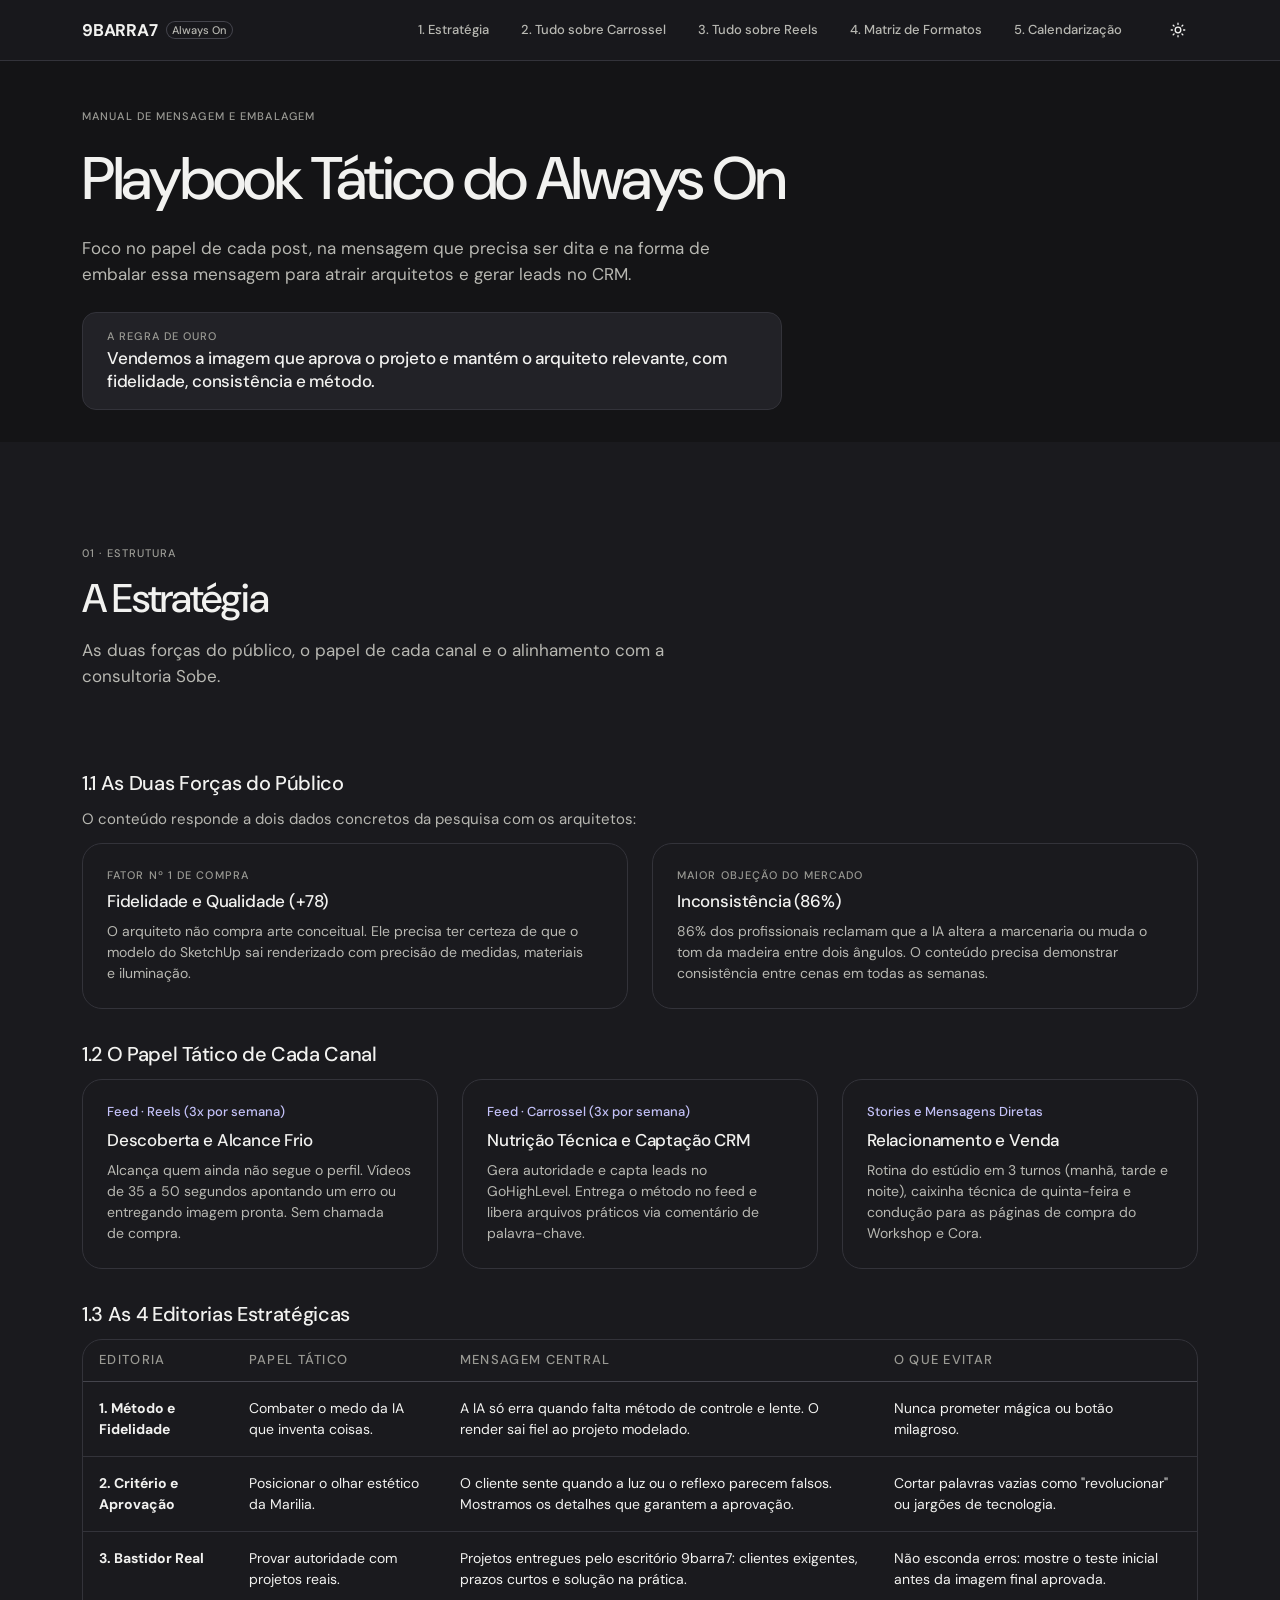
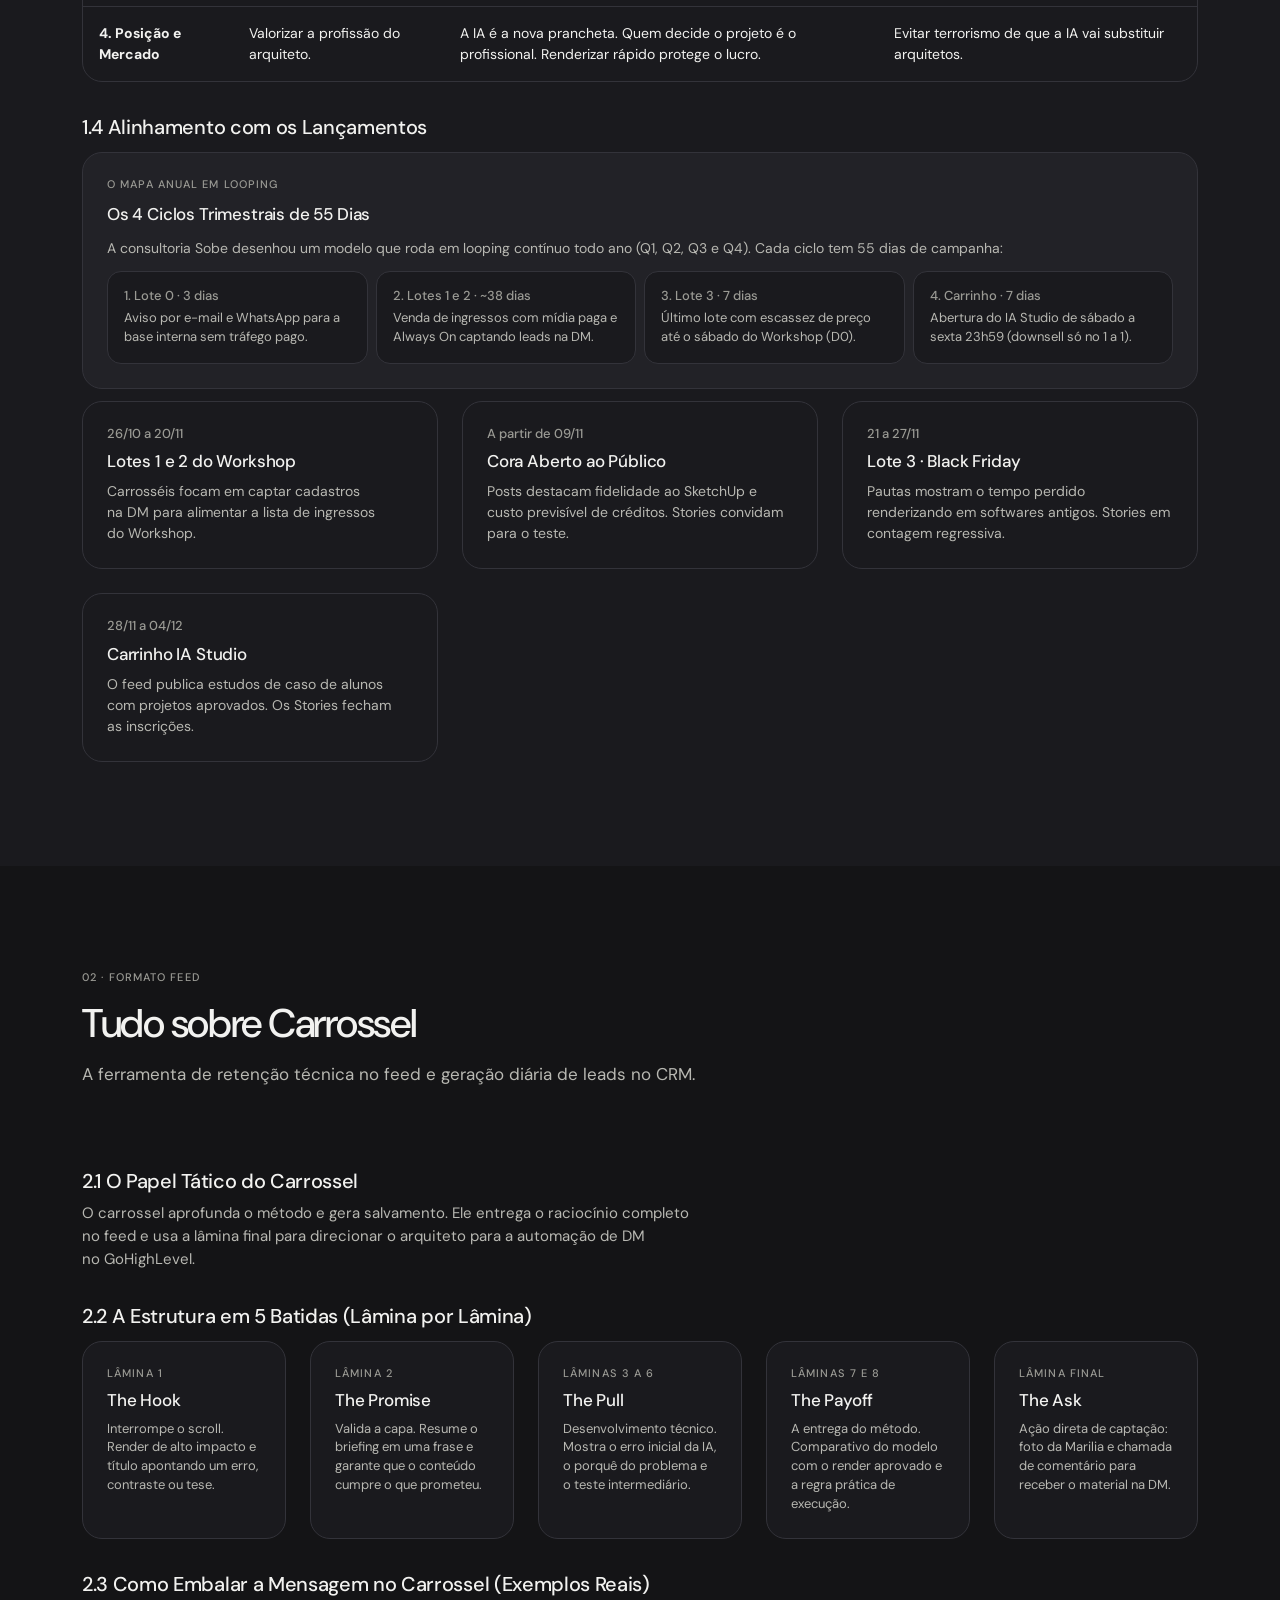
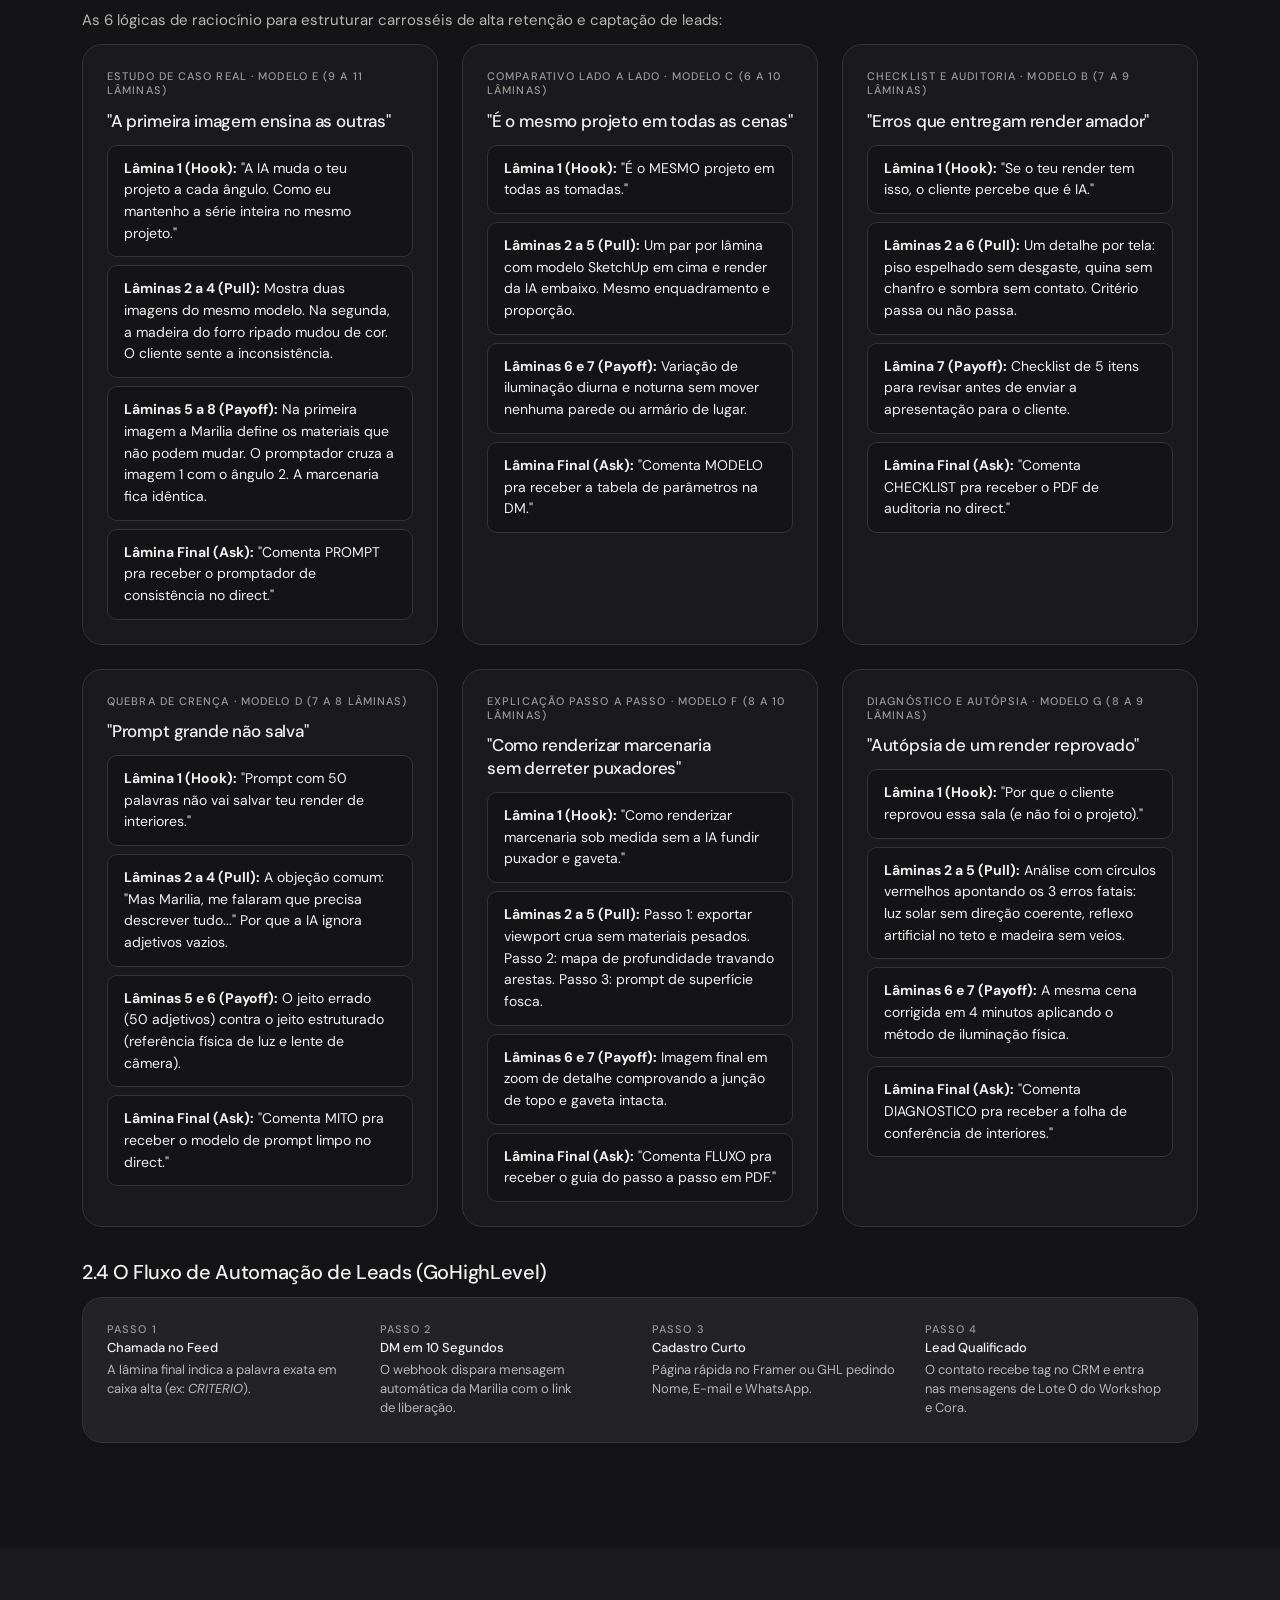
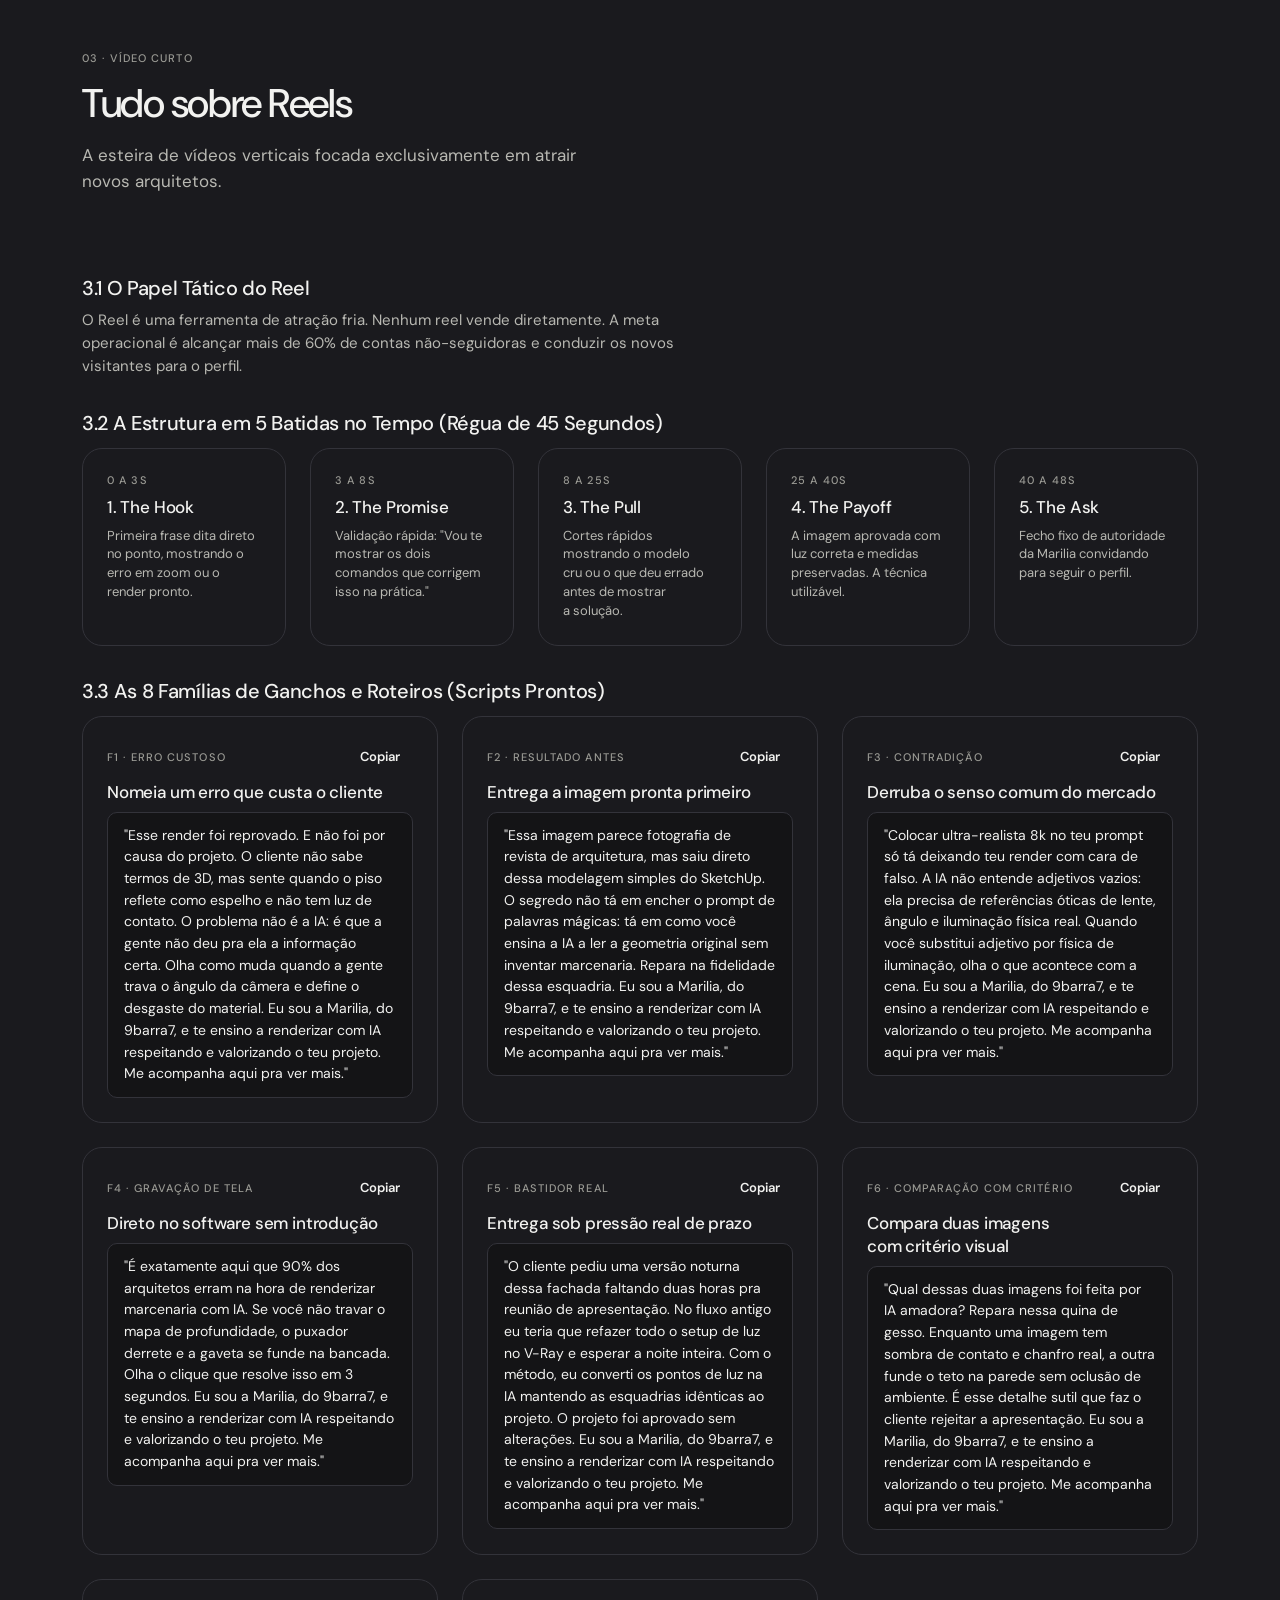
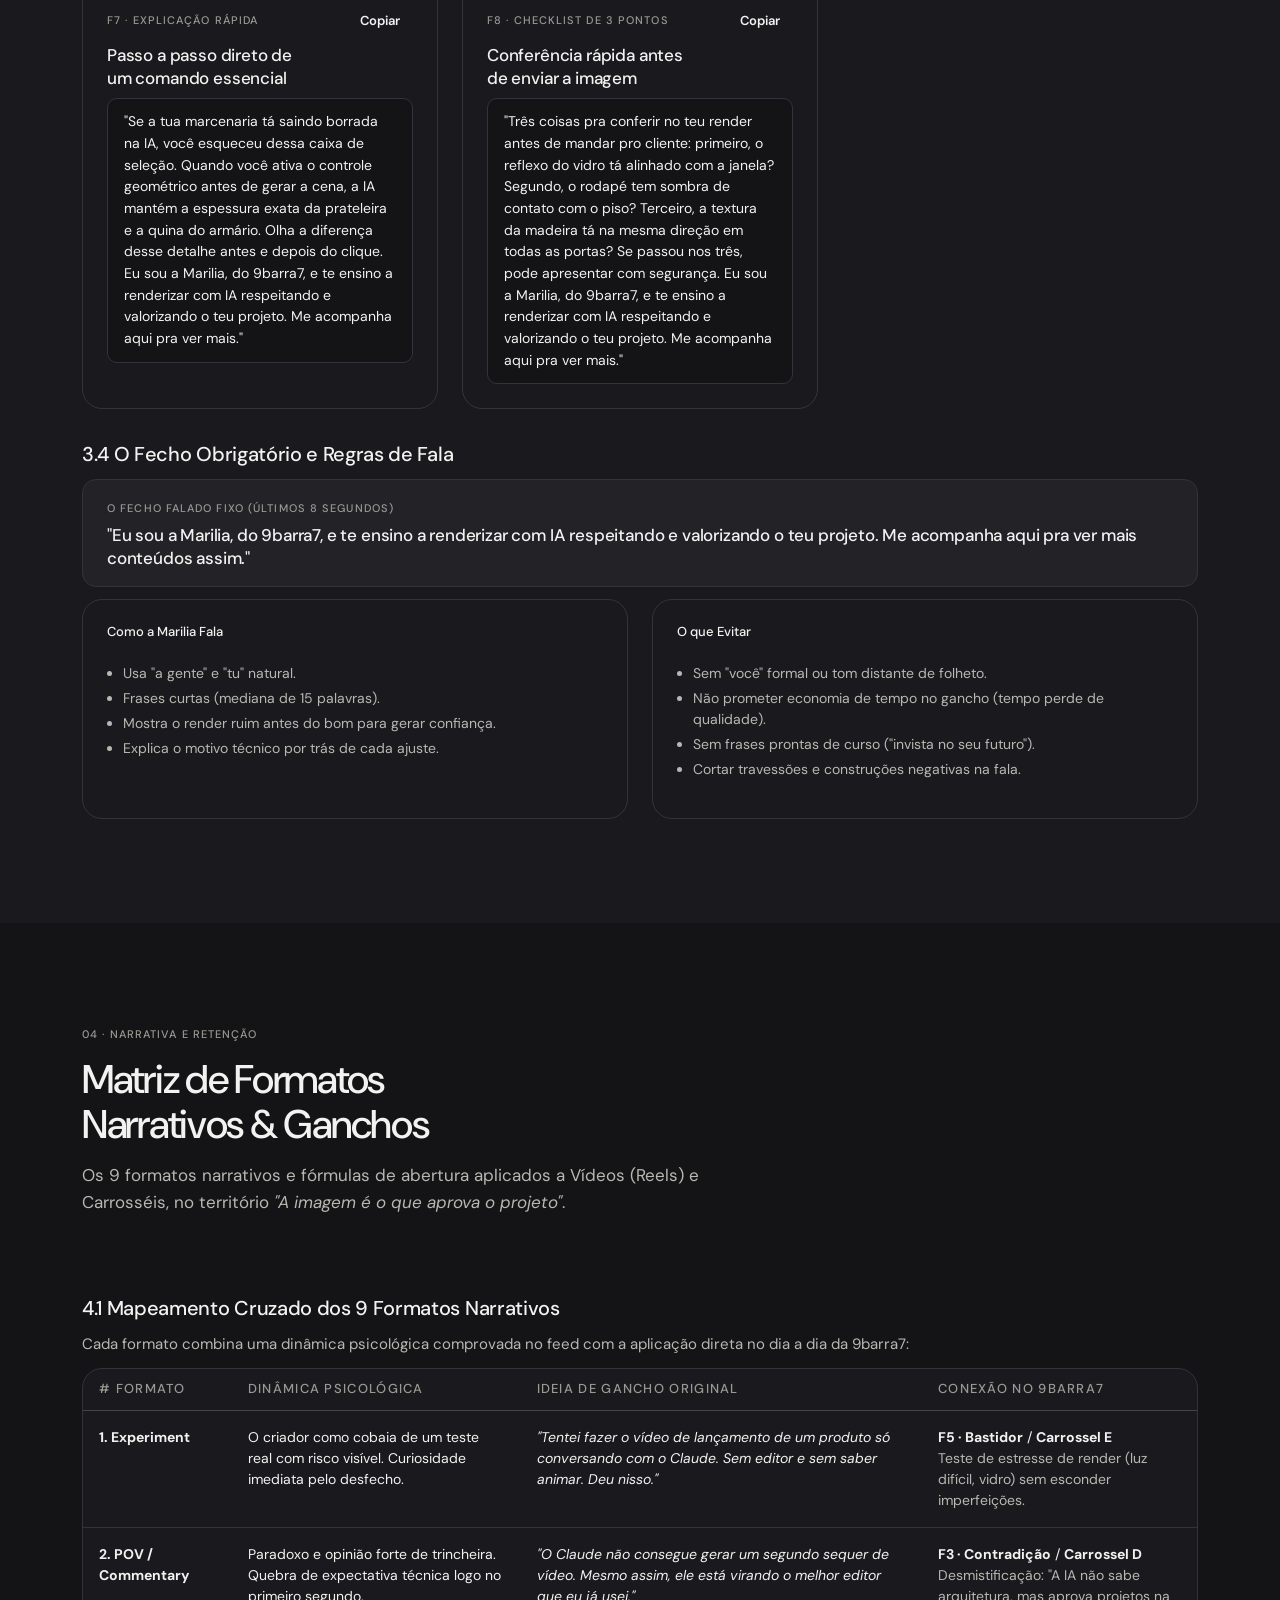
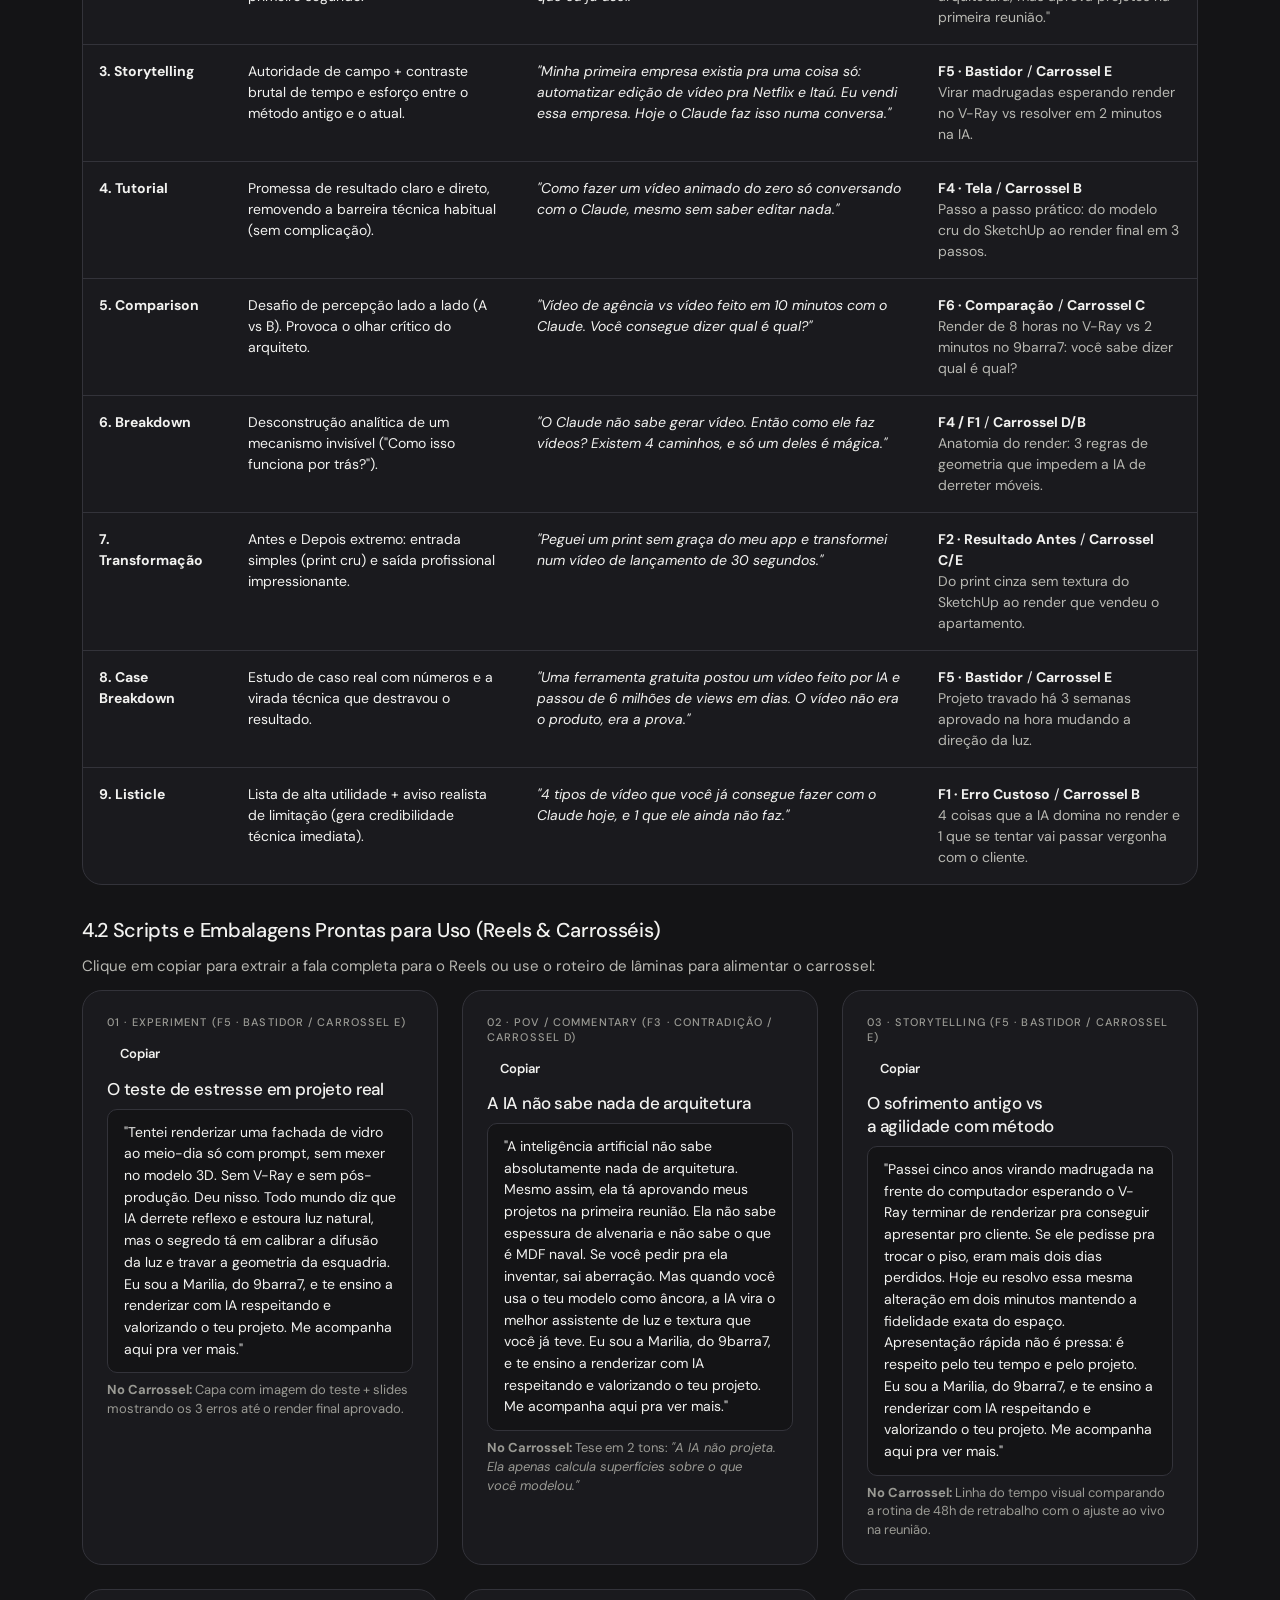
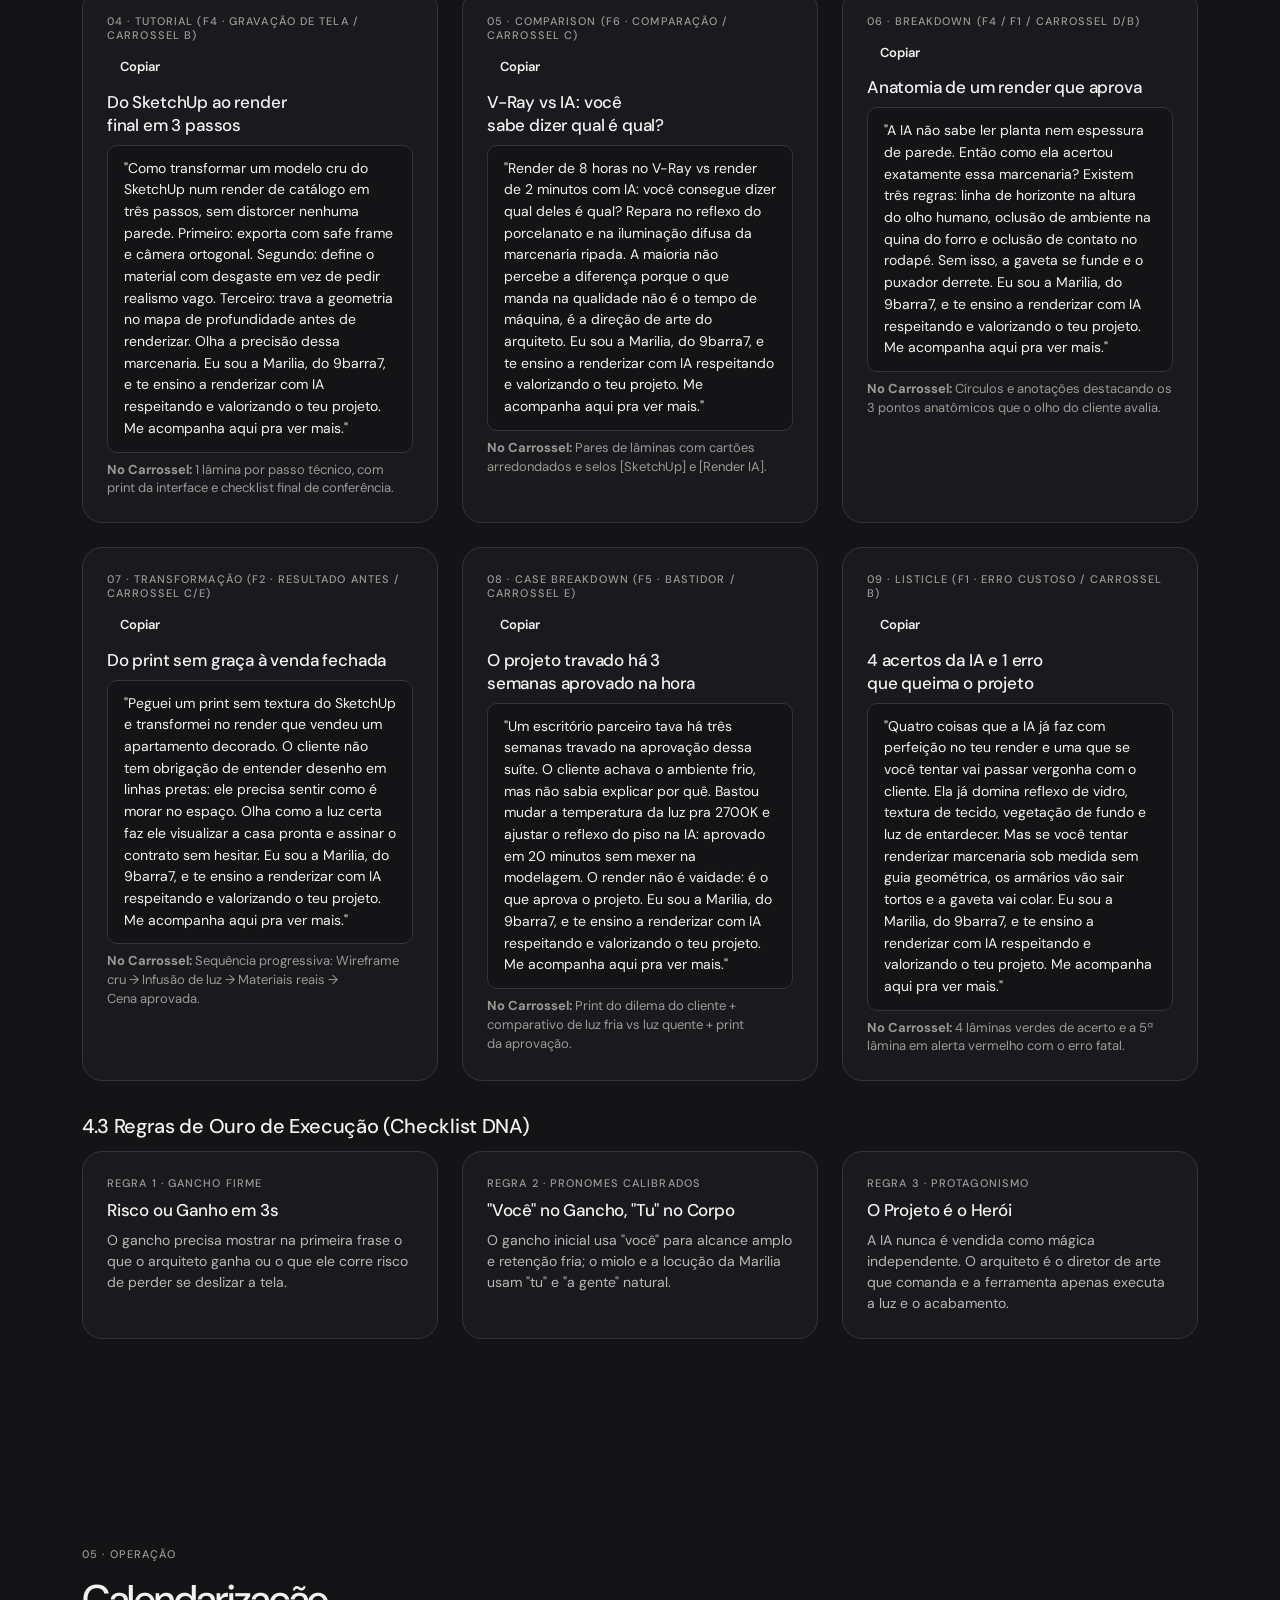
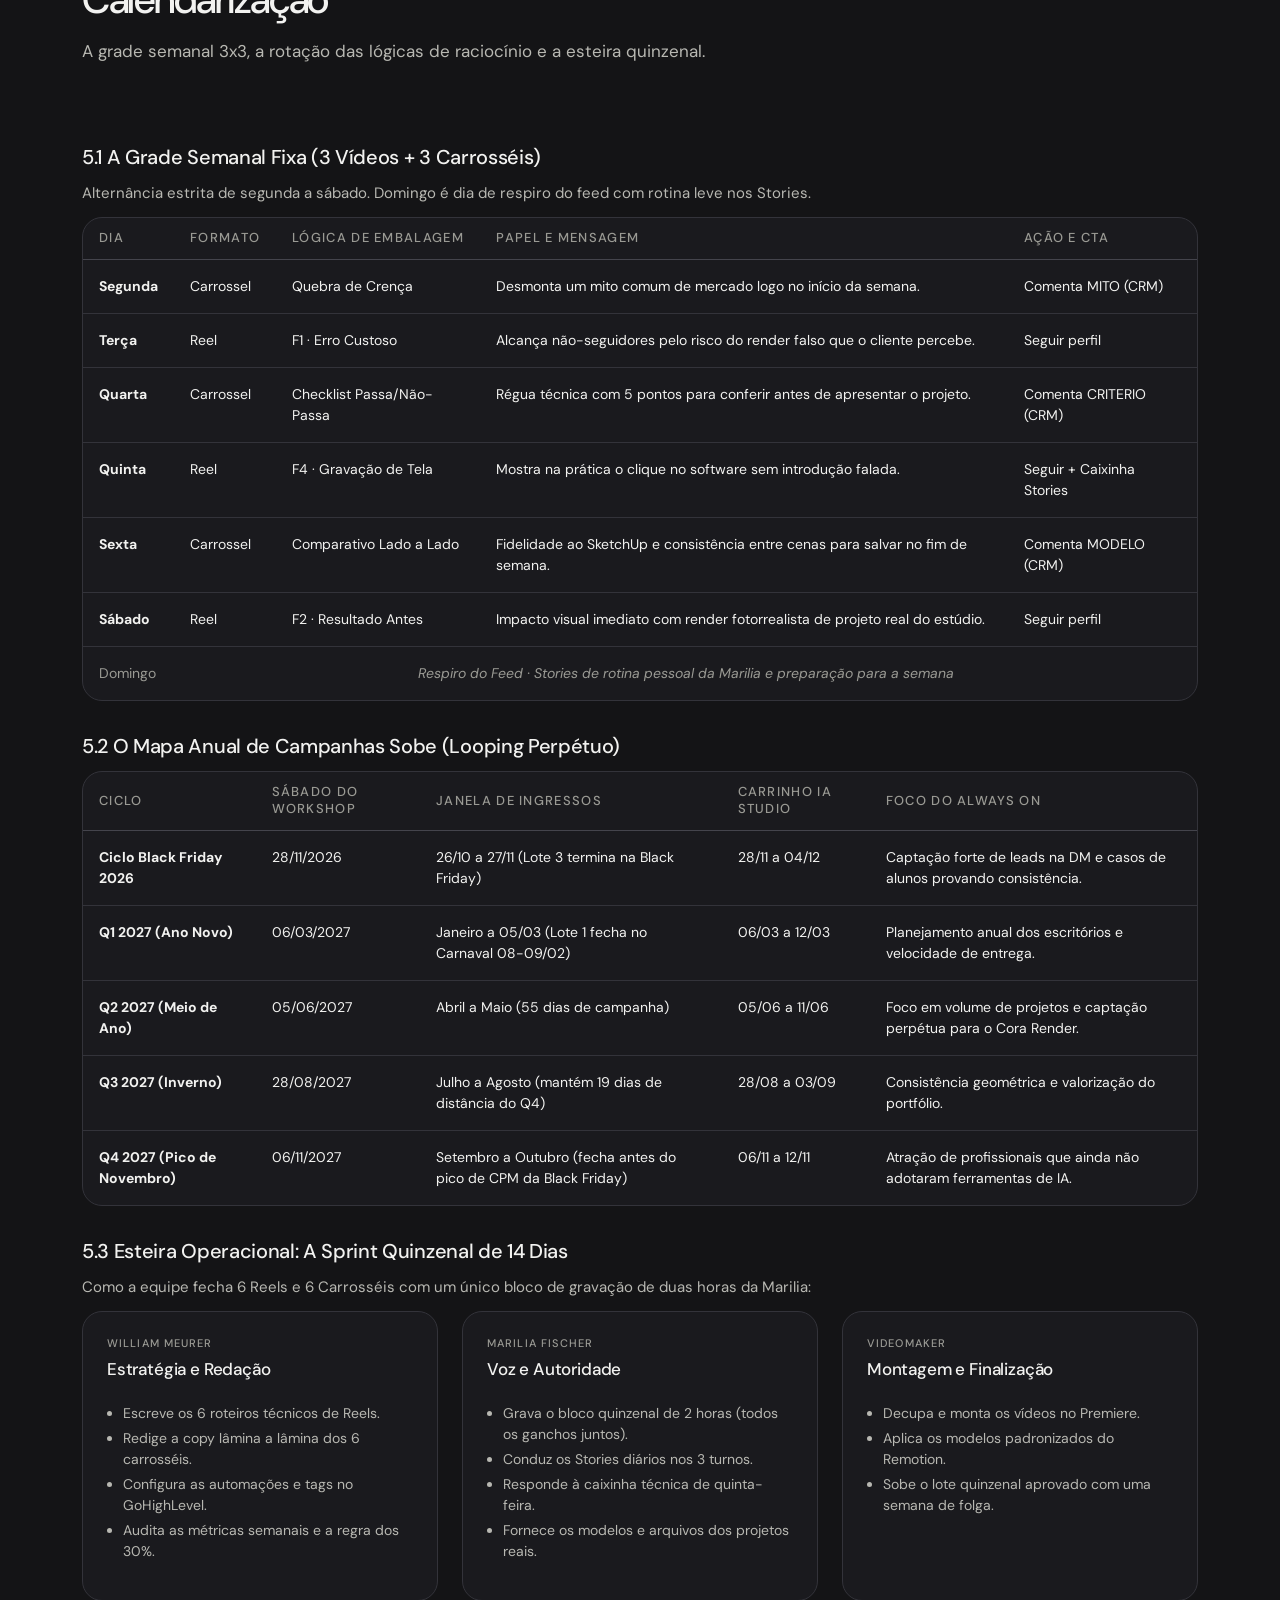
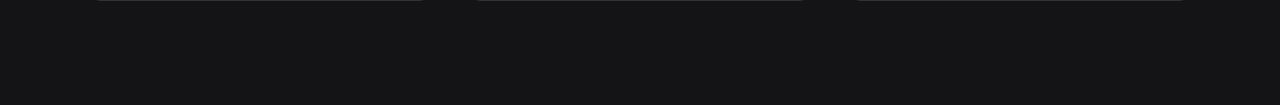
==== commit f76ab51b: "feat: adicionar Matriz de Formatos Narrativos & Ganchos (Seção 04)" ====
--- a/index.html
+++ b/index.html
@@ -1399,7 +1399,8 @@
       <a href="#estrategia">1. Estratégia</a>
       <a href="#carrossel">2. Tudo sobre Carrossel</a>
       <a href="#reels">3. Tudo sobre Reels</a>
-      <a href="#calendarizacao">4. Calendarização</a>
+      <a href="#formatos-narrativos">4. Matriz de Formatos</a>
+      <a href="#calendarizacao">5. Calendarização</a>
     </nav>
     <button class="btn btn--discreto btn--icone" type="button" data-alternar-tema aria-label="Alternar tema" style="margin-left:8px;">
       <svg class="ic ic--p" aria-hidden="true"><use href="#i-lua"/></svg>
@@ -1953,20 +1954,280 @@
 
 
   <!-- ================================================================= -->
-  <!-- 4. CALENDARIZAÇÃO                                                 -->
+  <!-- 4. MATRIZ DE FORMATOS NARRATIVOS & GANCHOS                        -->
+  <!-- ================================================================= -->
+  <section id="formatos-narrativos" class="secao">
+    <div class="envelope pilha" style="gap:var(--e-6);">
+      
+      <div class="cab-secao">
+        <span class="t-sobrelinha suave">04 · Narrativa e Retenção</span>
+        <h2 class="t-h1">Matriz de Formatos Narrativos & Ganchos</h2>
+        <p>Os 9 formatos narrativos e fórmulas de abertura aplicados a Vídeos (Reels) e Carrosséis, no território <em>"A imagem é o que aprova o projeto"</em>.</p>
+      </div>
+
+      <!-- 4.1 A Tabela da Matriz -->
+      <div class="pilha" style="gap:var(--e-3);">
+        <h3 class="t-h3">4.1 Mapeamento Cruzado dos 9 Formatos Narrativos</h3>
+        <p class="t-corpo" style="color:var(--texto-2);">
+          Cada formato combina uma dinâmica psicológica comprovada no feed com a aplicação direta no dia a dia da 9barra7:
+        </p>
+
+        <div class="cartao" style="padding:0;overflow-x:auto;">
+          <table class="tabela-quadro">
+            <thead>
+              <tr>
+                <th># Formato</th>
+                <th>Dinâmica Psicológica</th>
+                <th>Ideia de Gancho Original</th>
+                <th>Conexão no 9barra7</th>
+              </tr>
+            </thead>
+            <tbody>
+              <tr>
+                <td><strong>1. Experiment</strong></td>
+                <td>O criador como cobaia de um teste real com risco visível. Curiosidade imediata pelo desfecho.</td>
+                <td><em>"Tentei fazer o vídeo de lançamento de um produto só conversando com o Claude. Sem editor e sem saber animar. Deu nisso."</em></td>
+                <td><strong>F5 · Bastidor</strong> / <strong>Carrossel E</strong><br><span style="color:var(--texto-2);font-size:var(--t-legenda-tam);">Teste de estresse de render (luz difícil, vidro) sem esconder imperfeições.</span></td>
+              </tr>
+              <tr>
+                <td><strong>2. POV / Commentary</strong></td>
+                <td>Paradoxo e opinião forte de trincheira. Quebra de expectativa técnica logo no primeiro segundo.</td>
+                <td><em>"O Claude não consegue gerar um segundo sequer de vídeo. Mesmo assim, ele está virando o melhor editor que eu já usei."</em></td>
+                <td><strong>F3 · Contradição</strong> / <strong>Carrossel D</strong><br><span style="color:var(--texto-2);font-size:var(--t-legenda-tam);">Desmistificação: "A IA não sabe arquitetura, mas aprova projetos na primeira reunião."</span></td>
+              </tr>
+              <tr>
+                <td><strong>3. Storytelling</strong></td>
+                <td>Autoridade de campo + contraste brutal de tempo e esforço entre o método antigo e o atual.</td>
+                <td><em>"Minha primeira empresa existia pra uma coisa só: automatizar edição de vídeo pra Netflix e Itaú. Eu vendi essa empresa. Hoje o Claude faz isso numa conversa."</em></td>
+                <td><strong>F5 · Bastidor</strong> / <strong>Carrossel E</strong><br><span style="color:var(--texto-2);font-size:var(--t-legenda-tam);">Virar madrugadas esperando render no V-Ray vs resolver em 2 minutos na IA.</span></td>
+              </tr>
+              <tr>
+                <td><strong>4. Tutorial</strong></td>
+                <td>Promessa de resultado claro e direto, removendo a barreira técnica habitual (sem complicação).</td>
+                <td><em>"Como fazer um vídeo animado do zero só conversando com o Claude, mesmo sem saber editar nada."</em></td>
+                <td><strong>F4 · Tela</strong> / <strong>Carrossel B</strong><br><span style="color:var(--texto-2);font-size:var(--t-legenda-tam);">Passo a passo prático: do modelo cru do SketchUp ao render final em 3 passos.</span></td>
+              </tr>
+              <tr>
+                <td><strong>5. Comparison</strong></td>
+                <td>Desafio de percepção lado a lado (A vs B). Provoca o olhar crítico do arquiteto.</td>
+                <td><em>"Vídeo de agência vs vídeo feito em 10 minutos com o Claude. Você consegue dizer qual é qual?"</em></td>
+                <td><strong>F6 · Comparação</strong> / <strong>Carrossel C</strong><br><span style="color:var(--texto-2);font-size:var(--t-legenda-tam);">Render de 8 horas no V-Ray vs 2 minutos no 9barra7: você sabe dizer qual é qual?</span></td>
+              </tr>
+              <tr>
+                <td><strong>6. Breakdown</strong></td>
+                <td>Desconstrução analítica de um mecanismo invisível ("Como isso funciona por trás?").</td>
+                <td><em>"O Claude não sabe gerar vídeo. Então como ele faz vídeos? Existem 4 caminhos, e só um deles é mágica."</em></td>
+                <td><strong>F4 / F1</strong> / <strong>Carrossel D/B</strong><br><span style="color:var(--texto-2);font-size:var(--t-legenda-tam);">Anatomia do render: 3 regras de geometria que impedem a IA de derreter móveis.</span></td>
+              </tr>
+              <tr>
+                <td><strong>7. Transformação</strong></td>
+                <td>Antes e Depois extremo: entrada simples (print cru) e saída profissional impressionante.</td>
+                <td><em>"Peguei um print sem graça do meu app e transformei num vídeo de lançamento de 30 segundos."</em></td>
+                <td><strong>F2 · Resultado Antes</strong> / <strong>Carrossel C/E</strong><br><span style="color:var(--texto-2);font-size:var(--t-legenda-tam);">Do print cinza sem textura do SketchUp ao render que vendeu o apartamento.</span></td>
+              </tr>
+              <tr>
+                <td><strong>8. Case Breakdown</strong></td>
+                <td>Estudo de caso real com números e a virada técnica que destravou o resultado.</td>
+                <td><em>"Uma ferramenta gratuita postou um vídeo feito por IA e passou de 6 milhões de views em dias. O vídeo não era o produto, era a prova."</em></td>
+                <td><strong>F5 · Bastidor</strong> / <strong>Carrossel E</strong><br><span style="color:var(--texto-2);font-size:var(--t-legenda-tam);">Projeto travado há 3 semanas aprovado na hora mudando a direção da luz.</span></td>
+              </tr>
+              <tr>
+                <td><strong>9. Listicle</strong></td>
+                <td>Lista de alta utilidade + aviso realista de limitação (gera credibilidade técnica imediata).</td>
+                <td><em>"4 tipos de vídeo que você já consegue fazer com o Claude hoje, e 1 que ele ainda não faz."</em></td>
+                <td><strong>F1 · Erro Custoso</strong> / <strong>Carrossel B</strong><br><span style="color:var(--texto-2);font-size:var(--t-legenda-tam);">4 coisas que a IA domina no render e 1 que se tentar vai passar vergonha com o cliente.</span></td>
+              </tr>
+            </tbody>
+          </table>
+        </div>
+      </div>
+
+      <!-- 4.2 Scripts Prontos com Botão de Copiar -->
+      <div class="pilha" style="gap:var(--e-3);">
+        <h3 class="t-h3">4.2 Scripts e Embalagens Prontas para Uso (Reels & Carrosséis)</h3>
+        <p class="t-corpo" style="color:var(--texto-2);">
+          Clique em copiar para extrair a fala completa para o Reels ou use o roteiro de lâminas para alimentar o carrossel:
+        </p>
+
+        <div class="grade-cards">
+          <!-- Card 1: Experiment -->
+          <div class="cartao pilha" style="gap:var(--e-2);">
+            <div class="linha" style="justify-content:space-between;align-items:center;">
+              <span class="t-sobrelinha suave">01 · Experiment (F5 · Bastidor / Carrossel E)</span>
+              <button class="btn btn--discreto btn--p" onclick="copiarTexto(this)">Copiar</button>
+            </div>
+            <h4 class="t-h4">O teste de estresse em projeto real</h4>
+            <div class="caixa-roteiro">
+              "Tentei renderizar uma fachada de vidro ao meio-dia só com prompt, sem mexer no modelo 3D. Sem V-Ray e sem pós-produção. Deu nisso. Todo mundo diz que IA derrete reflexo e estoura luz natural, mas o segredo tá em calibrar a difusão da luz e travar a geometria da esquadria. Eu sou a Marilia, do 9barra7, e te ensino a renderizar com IA respeitando e valorizando o teu projeto. Me acompanha aqui pra ver mais."
+            </div>
+            <p class="t-legenda" style="color:var(--texto-3);">
+              <strong>No Carrossel:</strong> Capa com imagem do teste + slides mostrando os 3 erros até o render final aprovado.
+            </p>
+          </div>
+
+          <!-- Card 2: POV / Commentary -->
+          <div class="cartao pilha" style="gap:var(--e-2);">
+            <div class="linha" style="justify-content:space-between;align-items:center;">
+              <span class="t-sobrelinha suave">02 · POV / Commentary (F3 · Contradição / Carrossel D)</span>
+              <button class="btn btn--discreto btn--p" onclick="copiarTexto(this)">Copiar</button>
+            </div>
+            <h4 class="t-h4">A IA não sabe nada de arquitetura</h4>
+            <div class="caixa-roteiro">
+              "A inteligência artificial não sabe absolutamente nada de arquitetura. Mesmo assim, ela tá aprovando meus projetos na primeira reunião. Ela não sabe espessura de alvenaria e não sabe o que é MDF naval. Se você pedir pra ela inventar, sai aberração. Mas quando você usa o teu modelo como âncora, a IA vira o melhor assistente de luz e textura que você já teve. Eu sou a Marilia, do 9barra7, e te ensino a renderizar com IA respeitando e valorizando o teu projeto. Me acompanha aqui pra ver mais."
+            </div>
+            <p class="t-legenda" style="color:var(--texto-3);">
+              <strong>No Carrossel:</strong> Tese em 2 tons: <em>"A IA não projeta. Ela apenas calcula superfícies sobre o que você modelou."</em>
+            </p>
+          </div>
+
+          <!-- Card 3: Storytelling -->
+          <div class="cartao pilha" style="gap:var(--e-2);">
+            <div class="linha" style="justify-content:space-between;align-items:center;">
+              <span class="t-sobrelinha suave">03 · Storytelling (F5 · Bastidor / Carrossel E)</span>
+              <button class="btn btn--discreto btn--p" onclick="copiarTexto(this)">Copiar</button>
+            </div>
+            <h4 class="t-h4">O sofrimento antigo vs a agilidade com método</h4>
+            <div class="caixa-roteiro">
+              "Passei cinco anos virando madrugada na frente do computador esperando o V-Ray terminar de renderizar pra conseguir apresentar pro cliente. Se ele pedisse pra trocar o piso, eram mais dois dias perdidos. Hoje eu resolvo essa mesma alteração em dois minutos mantendo a fidelidade exata do espaço. Apresentação rápida não é pressa: é respeito pelo teu tempo e pelo projeto. Eu sou a Marilia, do 9barra7, e te ensino a renderizar com IA respeitando e valorizando o teu projeto. Me acompanha aqui pra ver mais."
+            </div>
+            <p class="t-legenda" style="color:var(--texto-3);">
+              <strong>No Carrossel:</strong> Linha do tempo visual comparando a rotina de 48h de retrabalho com o ajuste ao vivo na reunião.
+            </p>
+          </div>
+
+          <!-- Card 4: Tutorial -->
+          <div class="cartao pilha" style="gap:var(--e-2);">
+            <div class="linha" style="justify-content:space-between;align-items:center;">
+              <span class="t-sobrelinha suave">04 · Tutorial (F4 · Gravação de Tela / Carrossel B)</span>
+              <button class="btn btn--discreto btn--p" onclick="copiarTexto(this)">Copiar</button>
+            </div>
+            <h4 class="t-h4">Do SketchUp ao render final em 3 passos</h4>
+            <div class="caixa-roteiro">
+              "Como transformar um modelo cru do SketchUp num render de catálogo em três passos, sem distorcer nenhuma parede. Primeiro: exporta com safe frame e câmera ortogonal. Segundo: define o material com desgaste em vez de pedir realismo vago. Terceiro: trava a geometria no mapa de profundidade antes de renderizar. Olha a precisão dessa marcenaria. Eu sou a Marilia, do 9barra7, e te ensino a renderizar com IA respeitando e valorizando o teu projeto. Me acompanha aqui pra ver mais."
+            </div>
+            <p class="t-legenda" style="color:var(--texto-3);">
+              <strong>No Carrossel:</strong> 1 lâmina por passo técnico, com print da interface e checklist final de conferência.
+            </p>
+          </div>
+
+          <!-- Card 5: Comparison -->
+          <div class="cartao pilha" style="gap:var(--e-2);">
+            <div class="linha" style="justify-content:space-between;align-items:center;">
+              <span class="t-sobrelinha suave">05 · Comparison (F6 · Comparação / Carrossel C)</span>
+              <button class="btn btn--discreto btn--p" onclick="copiarTexto(this)">Copiar</button>
+            </div>
+            <h4 class="t-h4">V-Ray vs IA: você sabe dizer qual é qual?</h4>
+            <div class="caixa-roteiro">
+              "Render de 8 horas no V-Ray vs render de 2 minutos com IA: você consegue dizer qual deles é qual? Repara no reflexo do porcelanato e na iluminação difusa da marcenaria ripada. A maioria não percebe a diferença porque o que manda na qualidade não é o tempo de máquina, é a direção de arte do arquiteto. Eu sou a Marilia, do 9barra7, e te ensino a renderizar com IA respeitando e valorizando o teu projeto. Me acompanha aqui pra ver mais."
+            </div>
+            <p class="t-legenda" style="color:var(--texto-3);">
+              <strong>No Carrossel:</strong> Pares de lâminas com cartões arredondados e selos [SketchUp] e [Render IA].
+            </p>
+          </div>
+
+          <!-- Card 6: Breakdown -->
+          <div class="cartao pilha" style="gap:var(--e-2);">
+            <div class="linha" style="justify-content:space-between;align-items:center;">
+              <span class="t-sobrelinha suave">06 · Breakdown (F4 / F1 / Carrossel D/B)</span>
+              <button class="btn btn--discreto btn--p" onclick="copiarTexto(this)">Copiar</button>
+            </div>
+            <h4 class="t-h4">Anatomia de um render que aprova</h4>
+            <div class="caixa-roteiro">
+              "A IA não sabe ler planta nem espessura de parede. Então como ela acertou exatamente essa marcenaria? Existem três regras: linha de horizonte na altura do olho humano, oclusão de ambiente na quina do forro e oclusão de contato no rodapé. Sem isso, a gaveta se funde e o puxador derrete. Eu sou a Marilia, do 9barra7, e te ensino a renderizar com IA respeitando e valorizando o teu projeto. Me acompanha aqui pra ver mais."
+            </div>
+            <p class="t-legenda" style="color:var(--texto-3);">
+              <strong>No Carrossel:</strong> Círculos e anotações destacando os 3 pontos anatômicos que o olho do cliente avalia.
+            </p>
+          </div>
+
+          <!-- Card 7: Transformação -->
+          <div class="cartao pilha" style="gap:var(--e-2);">
+            <div class="linha" style="justify-content:space-between;align-items:center;">
+              <span class="t-sobrelinha suave">07 · Transformação (F2 · Resultado Antes / Carrossel C/E)</span>
+              <button class="btn btn--discreto btn--p" onclick="copiarTexto(this)">Copiar</button>
+            </div>
+            <h4 class="t-h4">Do print sem graça à venda fechada</h4>
+            <div class="caixa-roteiro">
+              "Peguei um print sem textura do SketchUp e transformei no render que vendeu um apartamento decorado. O cliente não tem obrigação de entender desenho em linhas pretas: ele precisa sentir como é morar no espaço. Olha como a luz certa faz ele visualizar a casa pronta e assinar o contrato sem hesitar. Eu sou a Marilia, do 9barra7, e te ensino a renderizar com IA respeitando e valorizando o teu projeto. Me acompanha aqui pra ver mais."
+            </div>
+            <p class="t-legenda" style="color:var(--texto-3);">
+              <strong>No Carrossel:</strong> Sequência progressiva: Wireframe cru → Infusão de luz → Materiais reais → Cena aprovada.
+            </p>
+          </div>
+
+          <!-- Card 8: Case Breakdown -->
+          <div class="cartao pilha" style="gap:var(--e-2);">
+            <div class="linha" style="justify-content:space-between;align-items:center;">
+              <span class="t-sobrelinha suave">08 · Case Breakdown (F5 · Bastidor / Carrossel E)</span>
+              <button class="btn btn--discreto btn--p" onclick="copiarTexto(this)">Copiar</button>
+            </div>
+            <h4 class="t-h4">O projeto travado há 3 semanas aprovado na hora</h4>
+            <div class="caixa-roteiro">
+              "Um escritório parceiro tava há três semanas travado na aprovação dessa suíte. O cliente achava o ambiente frio, mas não sabia explicar por quê. Bastou mudar a temperatura da luz pra 2700K e ajustar o reflexo do piso na IA: aprovado em 20 minutos sem mexer na modelagem. O render não é vaidade: é o que aprova o projeto. Eu sou a Marilia, do 9barra7, e te ensino a renderizar com IA respeitando e valorizando o teu projeto. Me acompanha aqui pra ver mais."
+            </div>
+            <p class="t-legenda" style="color:var(--texto-3);">
+              <strong>No Carrossel:</strong> Print do dilema do cliente + comparativo de luz fria vs luz quente + print da aprovação.
+            </p>
+          </div>
+
+          <!-- Card 9: Listicle -->
+          <div class="cartao pilha" style="gap:var(--e-2);">
+            <div class="linha" style="justify-content:space-between;align-items:center;">
+              <span class="t-sobrelinha suave">09 · Listicle (F1 · Erro Custoso / Carrossel B)</span>
+              <button class="btn btn--discreto btn--p" onclick="copiarTexto(this)">Copiar</button>
+            </div>
+            <h4 class="t-h4">4 acertos da IA e 1 erro que queima o projeto</h4>
+            <div class="caixa-roteiro">
+              "Quatro coisas que a IA já faz com perfeição no teu render e uma que se você tentar vai passar vergonha com o cliente. Ela já domina reflexo de vidro, textura de tecido, vegetação de fundo e luz de entardecer. Mas se você tentar renderizar marcenaria sob medida sem guia geométrica, os armários vão sair tortos e a gaveta vai colar. Eu sou a Marilia, do 9barra7, e te ensino a renderizar com IA respeitando e valorizando o teu projeto. Me acompanha aqui pra ver mais."
+            </div>
+            <p class="t-legenda" style="color:var(--texto-3);">
+              <strong>No Carrossel:</strong> 4 lâminas verdes de acerto e a 5ª lâmina em alerta vermelho com o erro fatal.
+            </p>
+          </div>
+        </div>
+      </div>
+
+      <!-- 4.3 Checklist de Rastreio Anti-Slop -->
+      <div class="pilha" style="gap:var(--e-3);">
+        <h3 class="t-h3">4.3 Regras de Ouro de Execução (Checklist DNA)</h3>
+        <div class="grade-cards">
+          <div class="cartao pilha" style="gap:var(--e-2);">
+            <span class="t-sobrelinha suave">Regra 1 · Gancho Firme</span>
+            <strong class="t-h4">Risco ou Ganho em 3s</strong>
+            <p class="t-corpo-p" style="color:var(--texto-2);">O gancho precisa mostrar na primeira frase o que o arquiteto ganha ou o que ele corre risco de perder se deslizar a tela.</p>
+          </div>
+          <div class="cartao pilha" style="gap:var(--e-2);">
+            <span class="t-sobrelinha suave">Regra 2 · Pronomes Calibrados</span>
+            <strong class="t-h4">"Você" no Gancho, "Tu" no Corpo</strong>
+            <p class="t-corpo-p" style="color:var(--texto-2);">O gancho inicial usa "você" para alcance amplo e retenção fria; o miolo e a locução da Marilia usam "tu" e "a gente" natural.</p>
+          </div>
+          <div class="cartao pilha" style="gap:var(--e-2);">
+            <span class="t-sobrelinha suave">Regra 3 · Protagonismo</span>
+            <strong class="t-h4">O Projeto é o Herói</strong>
+            <p class="t-corpo-p" style="color:var(--texto-2);">A IA nunca é vendida como mágica independente. O arquiteto é o diretor de arte que comanda e a ferramenta apenas executa a luz e o acabamento.</p>
+          </div>
+        </div>
+      </div>
+
+    </div>
+  </section>
+
+
+  <!-- ================================================================= -->
+  <!-- 5. CALENDARIZAÇÃO                                                 -->
   <!-- ================================================================= -->
   <section id="calendarizacao" class="secao">
     <div class="envelope pilha" style="gap:var(--e-6);">
       
       <div class="cab-secao">
-        <span class="t-sobrelinha suave">04 · Operação</span>
+        <span class="t-sobrelinha suave">05 · Operação</span>
         <h2 class="t-h1">Calendarização</h2>
         <p>A grade semanal 3x3, a rotação das lógicas de raciocínio e a esteira quinzenal.</p>
       </div>
 
-      <!-- 4.1 Grade 3x3 -->
+      <!-- 5.1 Grade 3x3 -->
       <div class="pilha" style="gap:var(--e-3);">
-        <h3 class="t-h3">4.1 A Grade Semanal Fixa (3 Vídeos + 3 Carrosséis)</h3>
+        <h3 class="t-h3">5.1 A Grade Semanal Fixa (3 Vídeos + 3 Carrosséis)</h3>
         <p class="t-corpo" style="color:var(--texto-2);">
           Alternância estrita de segunda a sábado. Domingo é dia de respiro do feed com rotina leve nos Stories.
         </p>
@@ -2036,9 +2297,9 @@
         </div>
       </div>
 
-      <!-- 4.2 O Calendário Anual em Loop -->
+      <!-- 5.2 O Calendário Anual em Loop -->
       <div class="pilha" style="gap:var(--e-3);">
-        <h3 class="t-h3">4.2 O Mapa Anual de Campanhas Sobe (Looping Perpétuo)</h3>
+        <h3 class="t-h3">5.2 O Mapa Anual de Campanhas Sobe (Looping Perpétuo)</h3>
         <div class="cartao" style="padding:0;overflow:hidden;">
           <table class="tabela-quadro">
             <thead>
@@ -2091,9 +2352,9 @@
         </div>
       </div>
 
-      <!-- 4.3 Esteira Quinzenal RACI -->
+      <!-- 5.3 Esteira Quinzenal RACI -->
       <div class="pilha" style="gap:var(--e-3);">
-        <h3 class="t-h3">4.3 Esteira Operacional: A Sprint Quinzenal de 14 Dias</h3>
+        <h3 class="t-h3">5.3 Esteira Operacional: A Sprint Quinzenal de 14 Dias</h3>
         <p class="t-corpo" style="color:var(--texto-2);">
           Como a equipe fecha 6 Reels e 6 Carrosséis com um único bloco de gravação de duas horas da Marilia:
         </p>
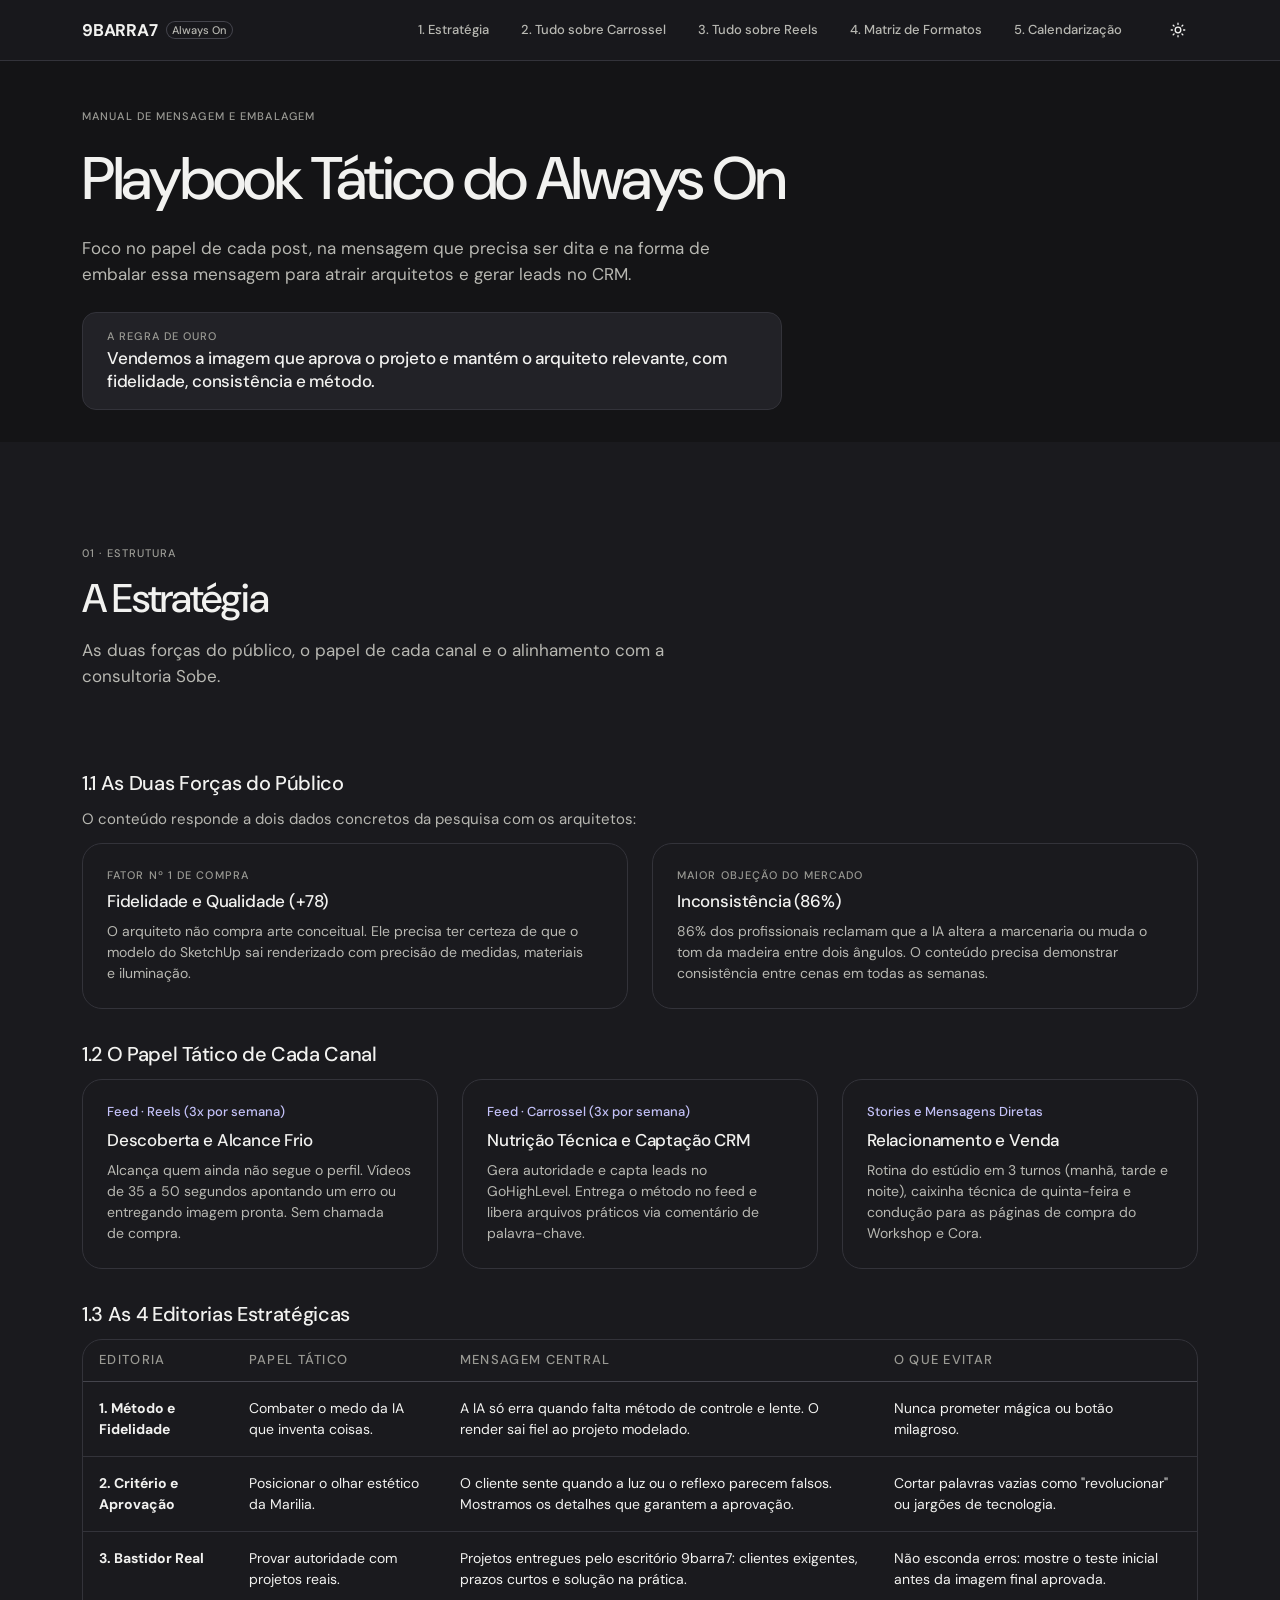
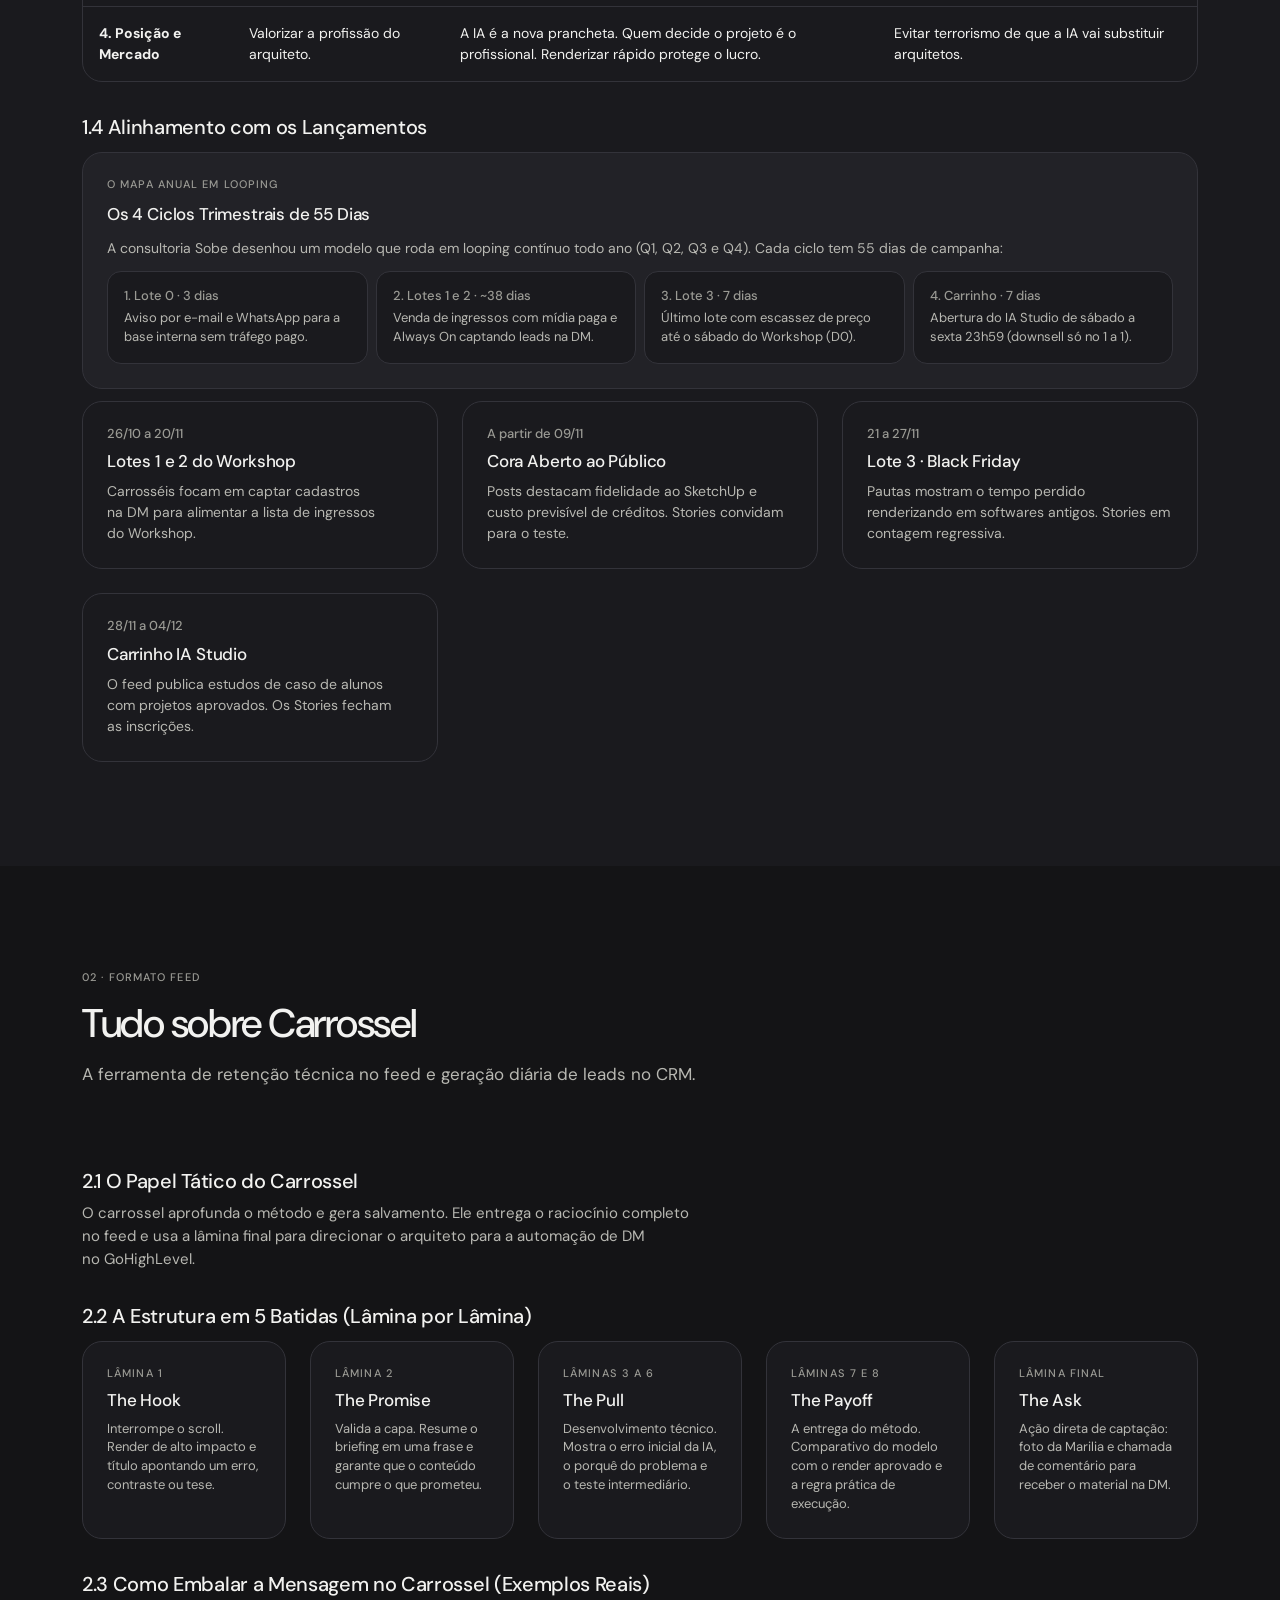
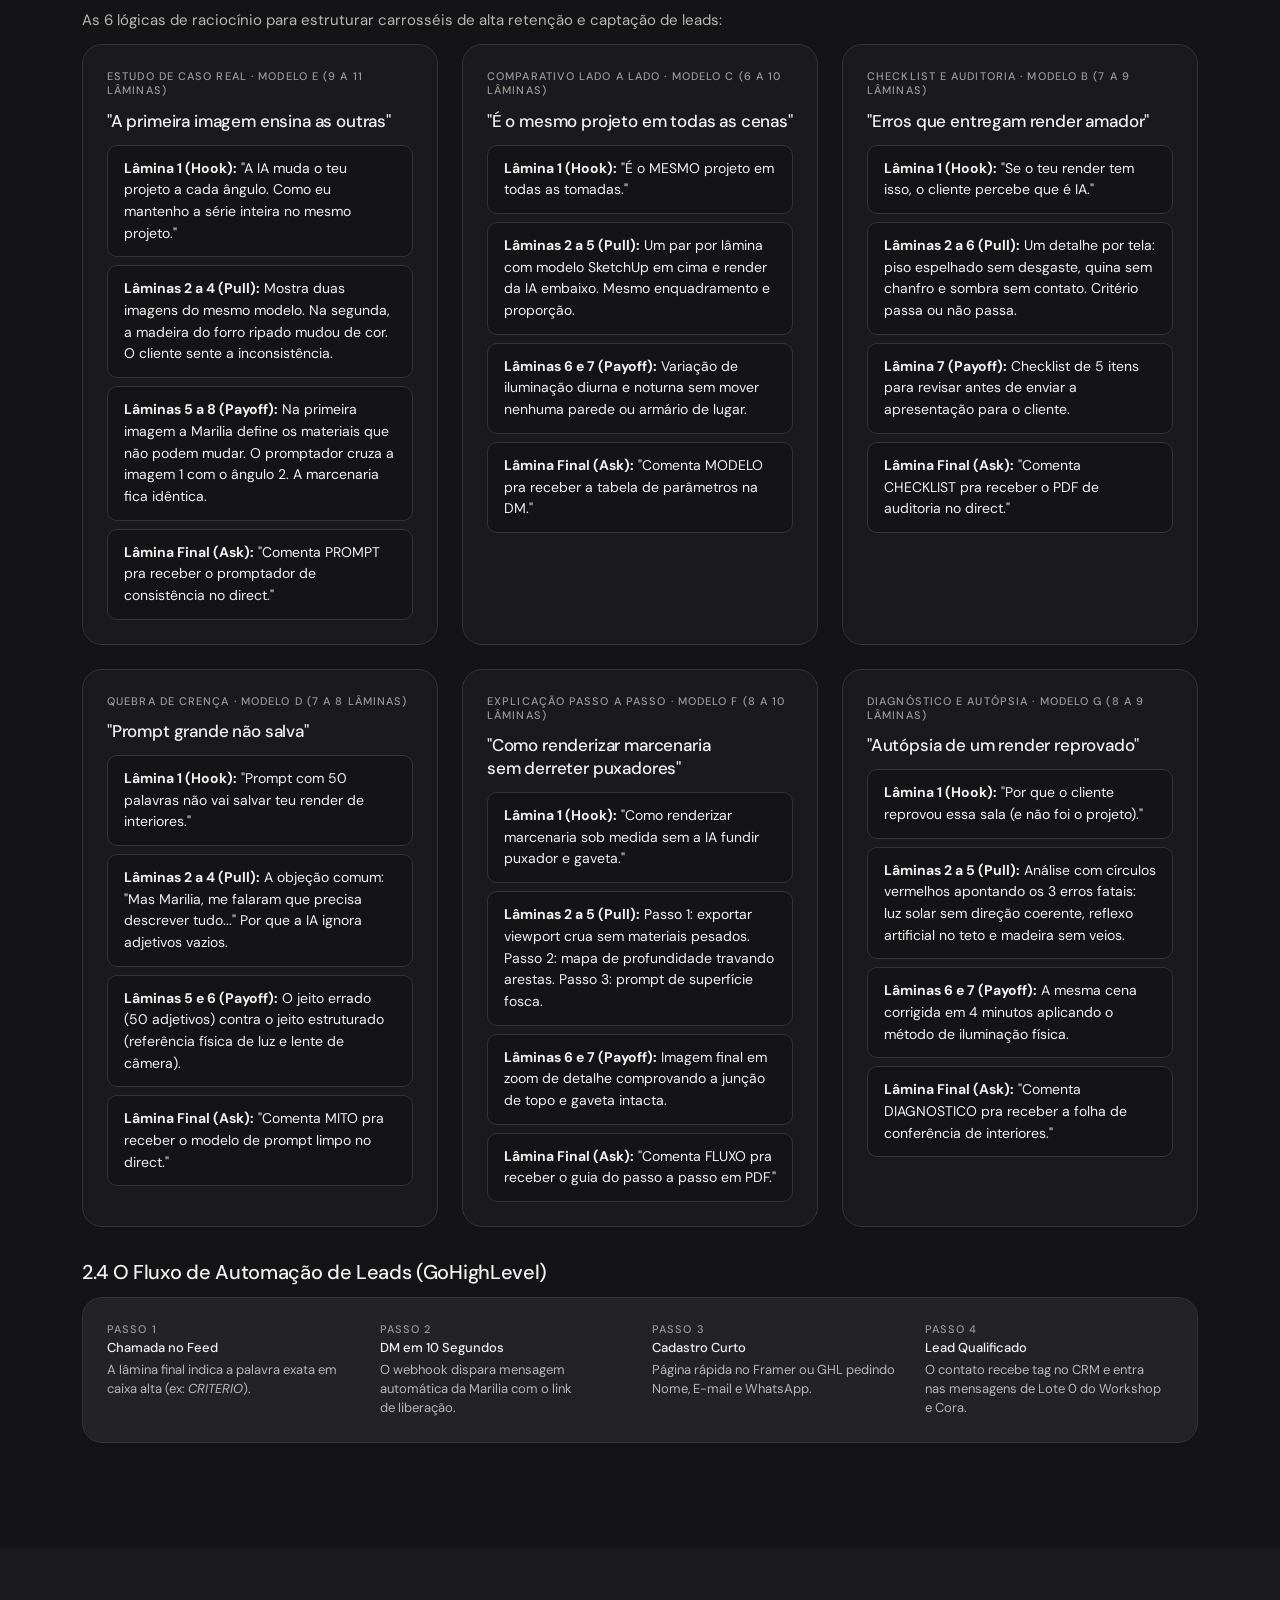
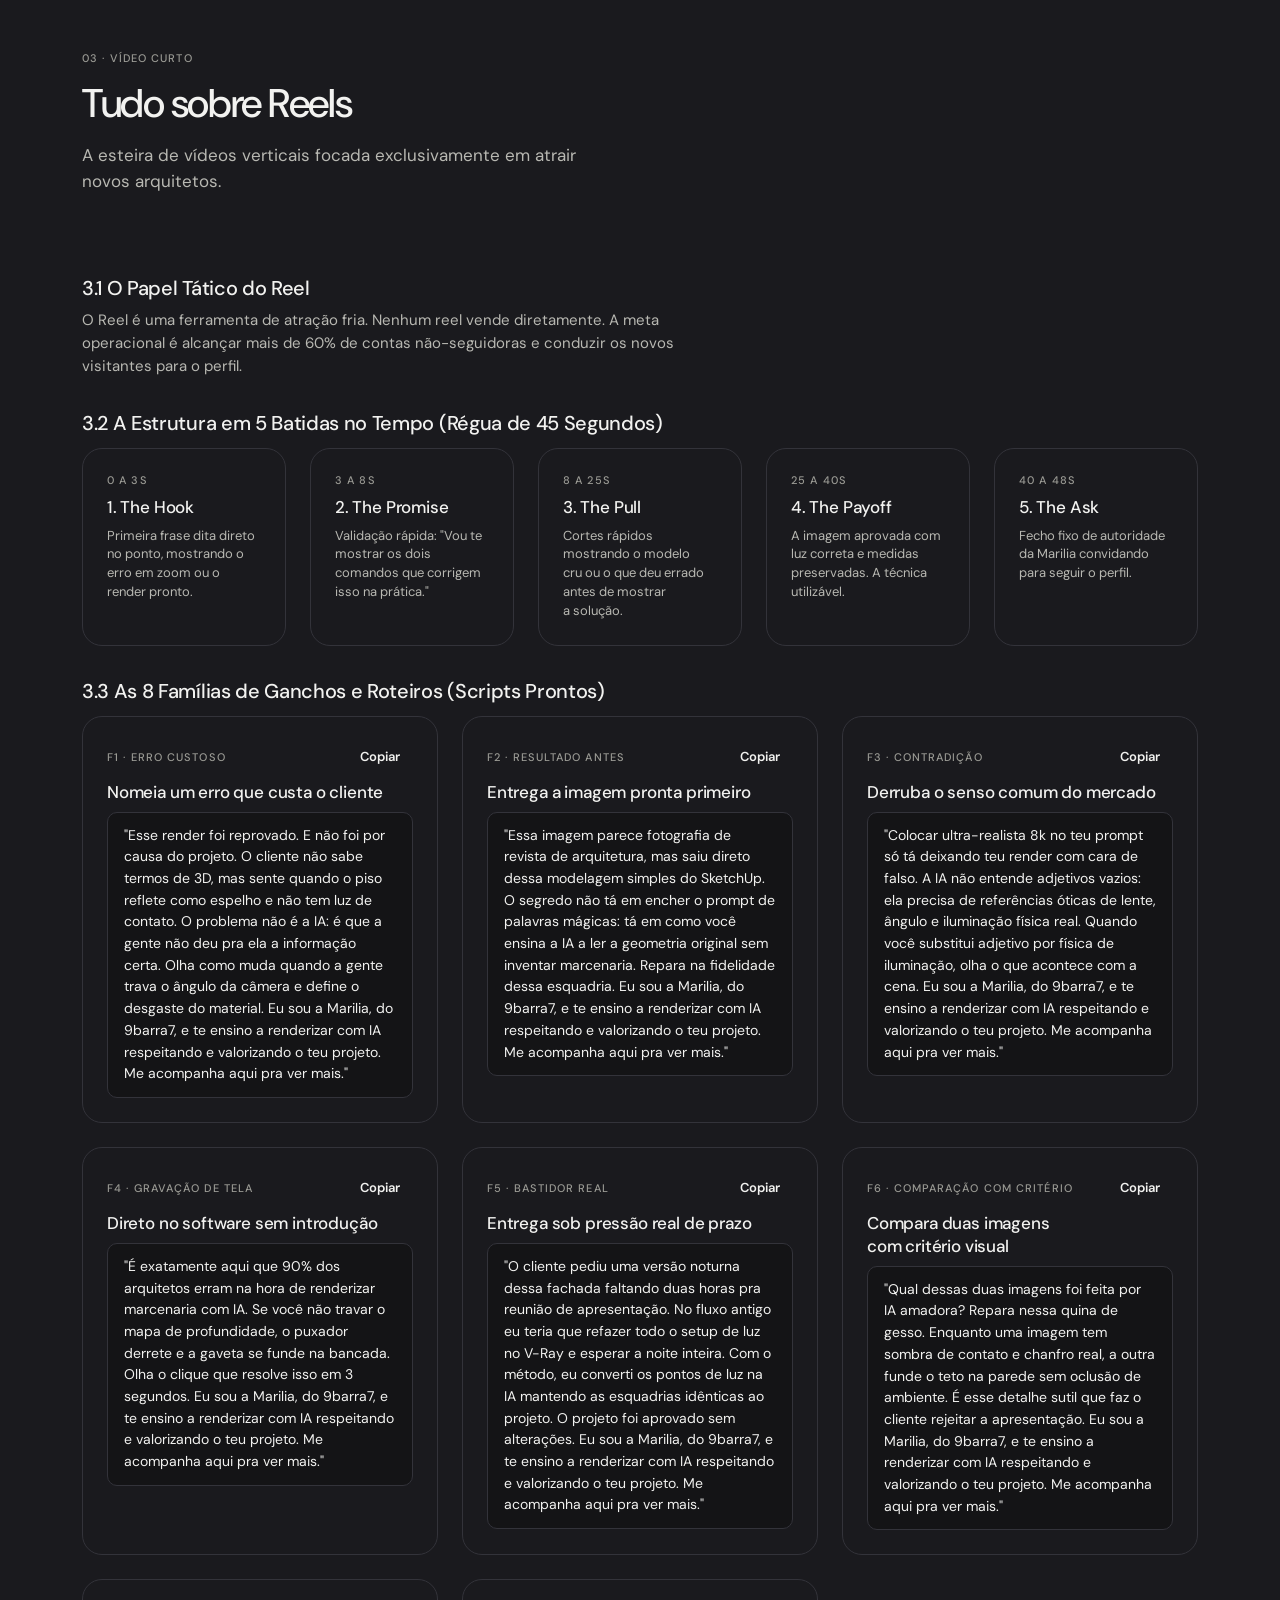
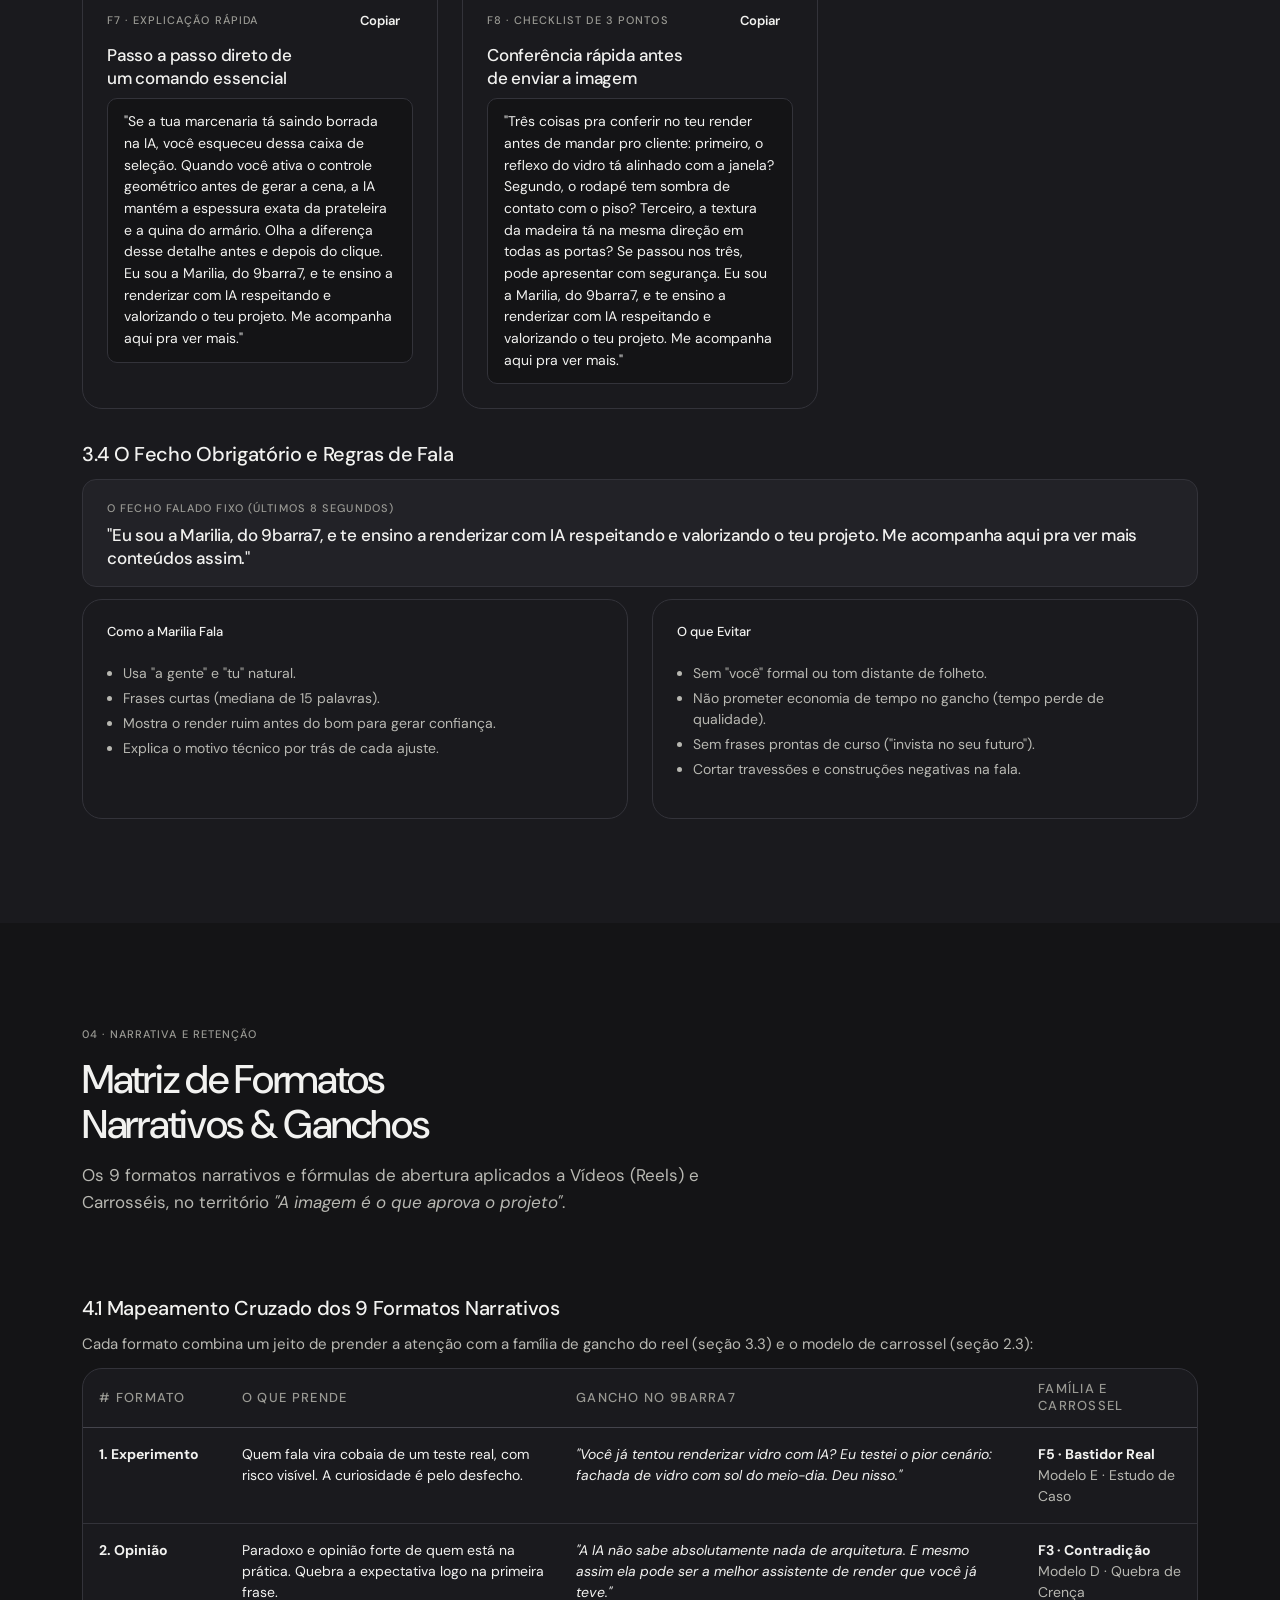
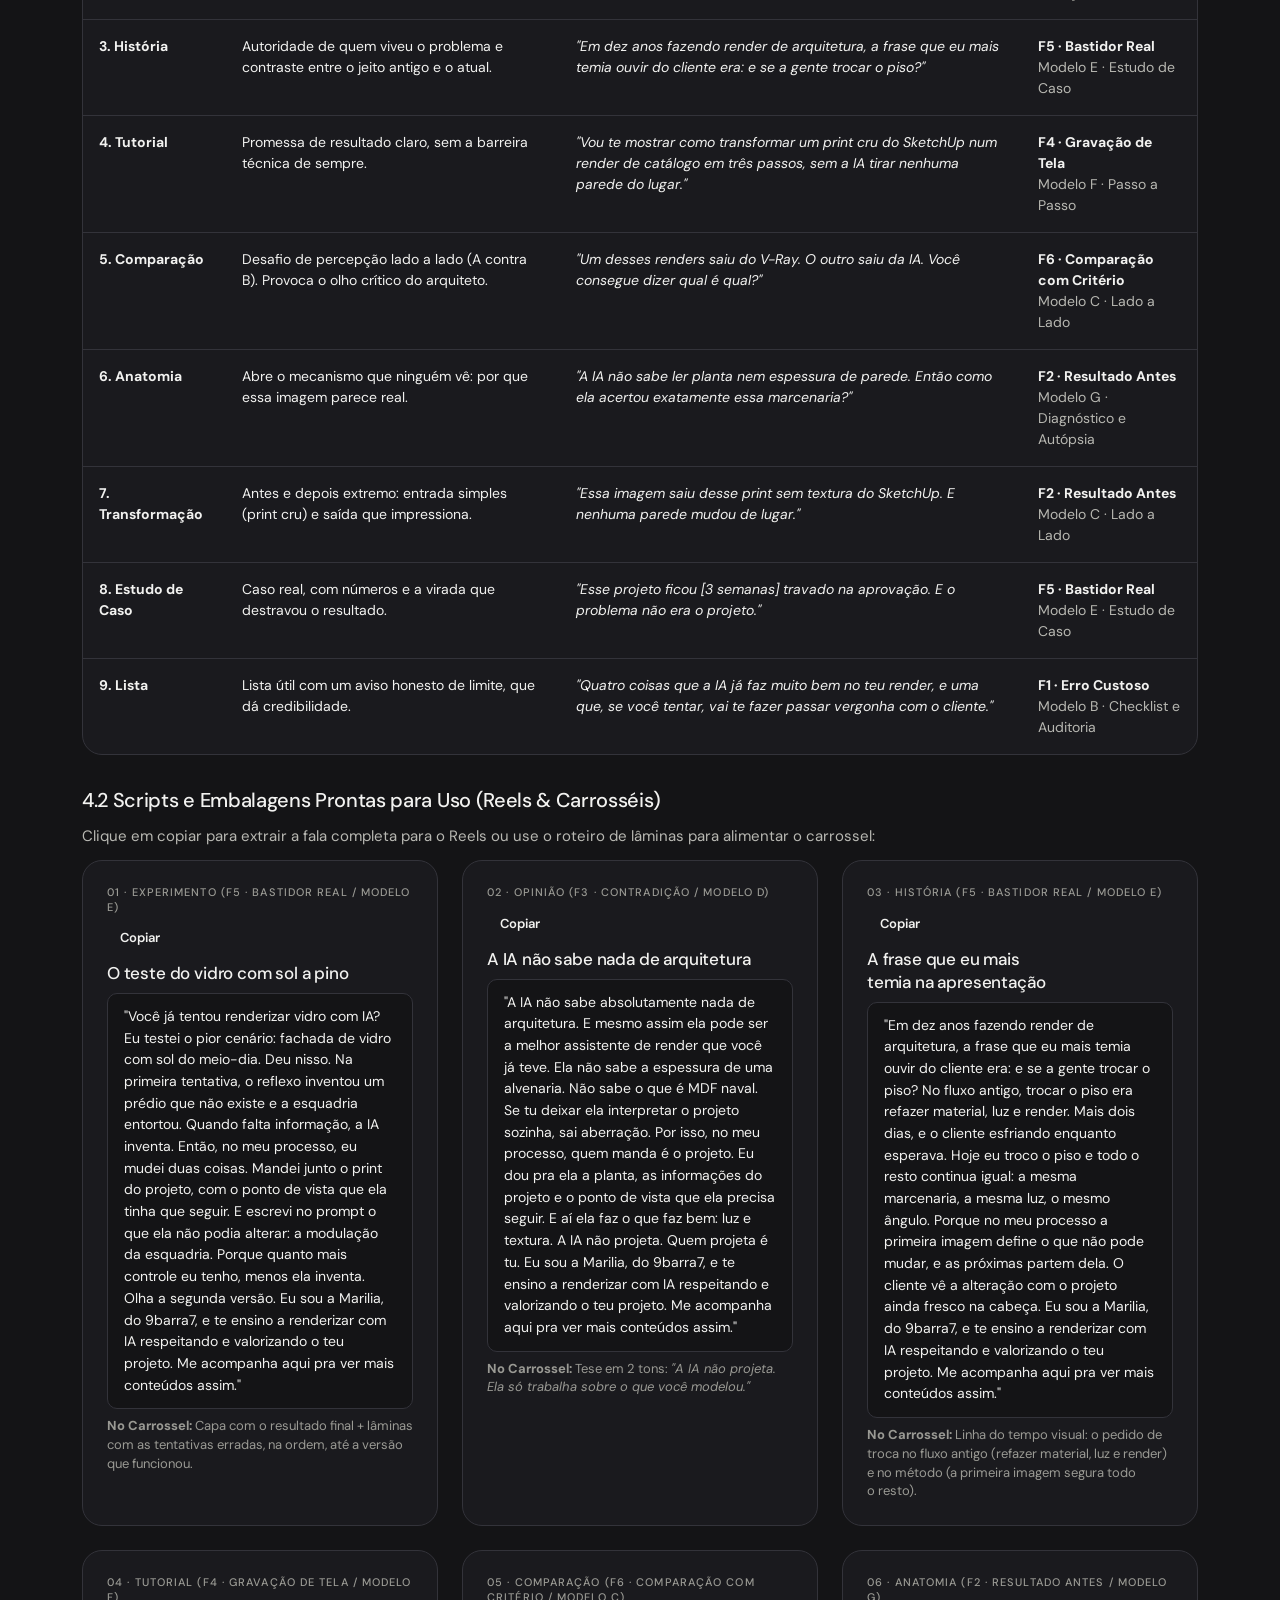
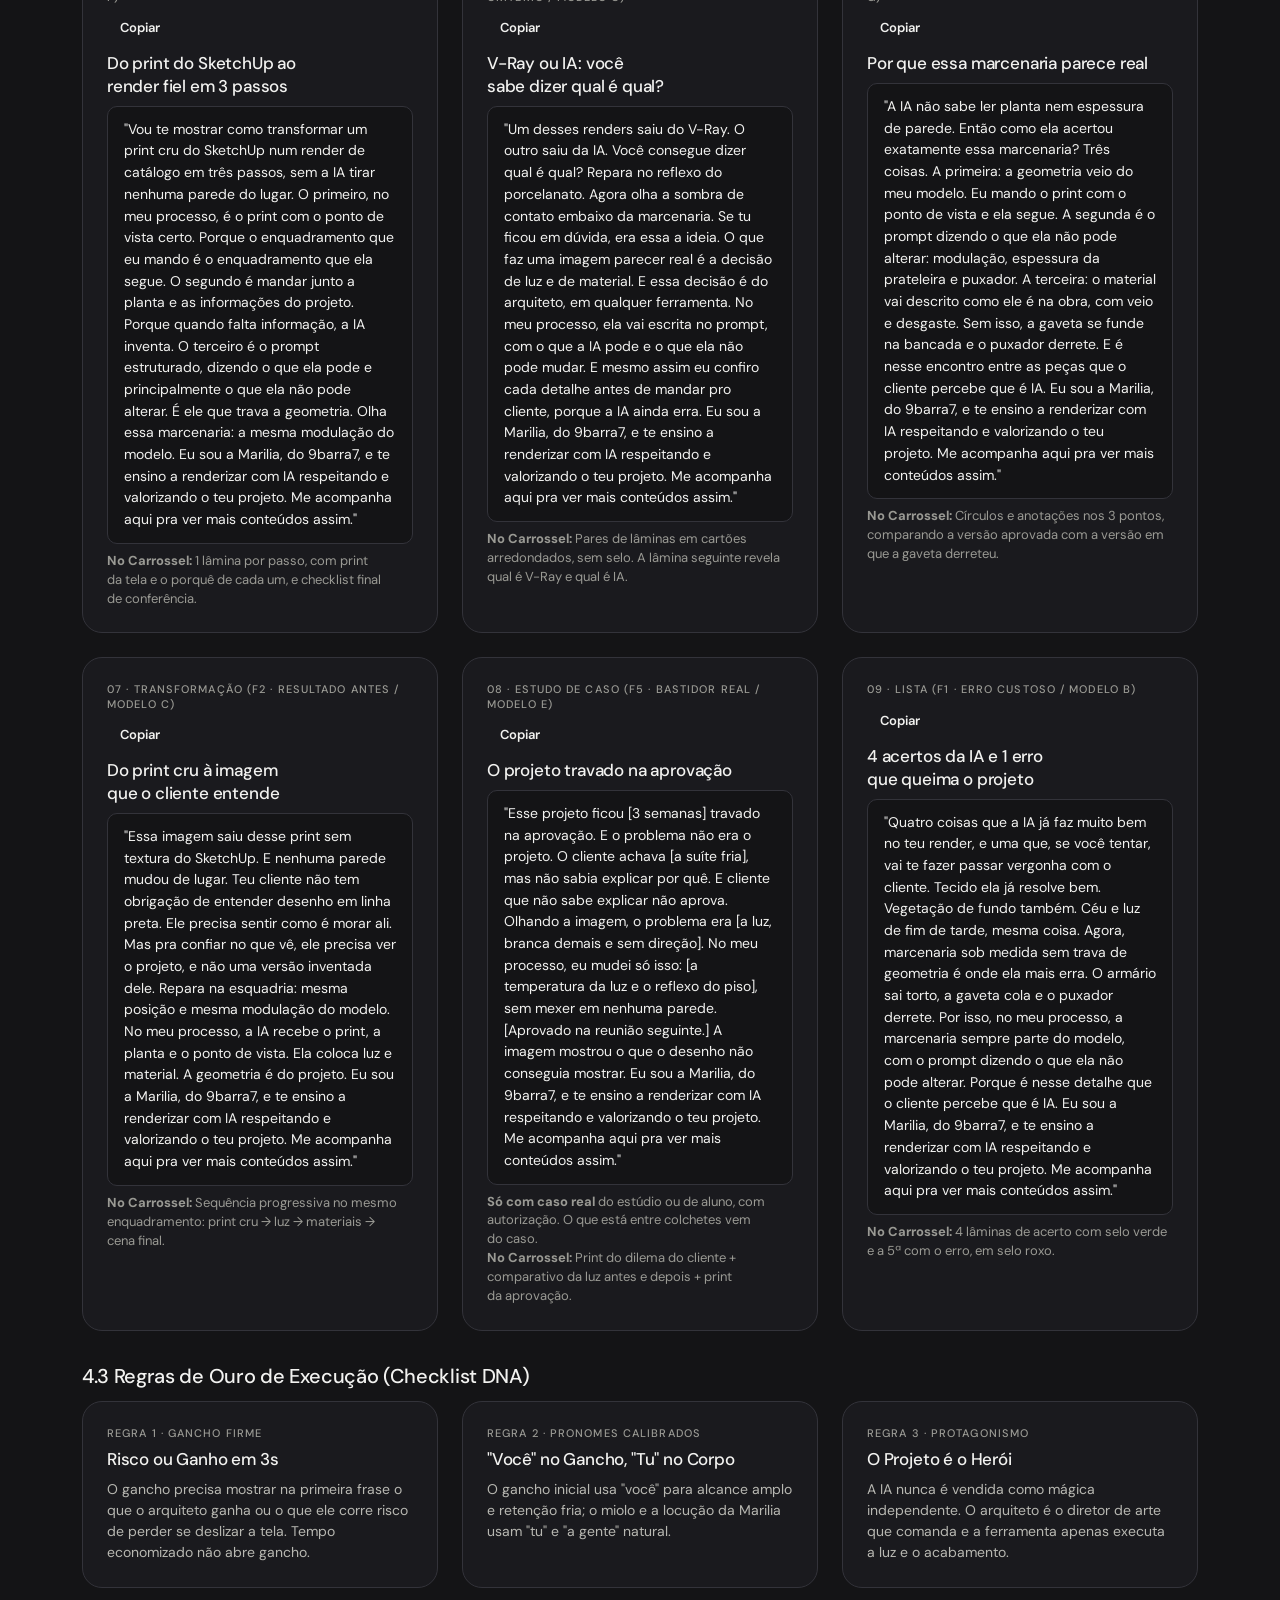
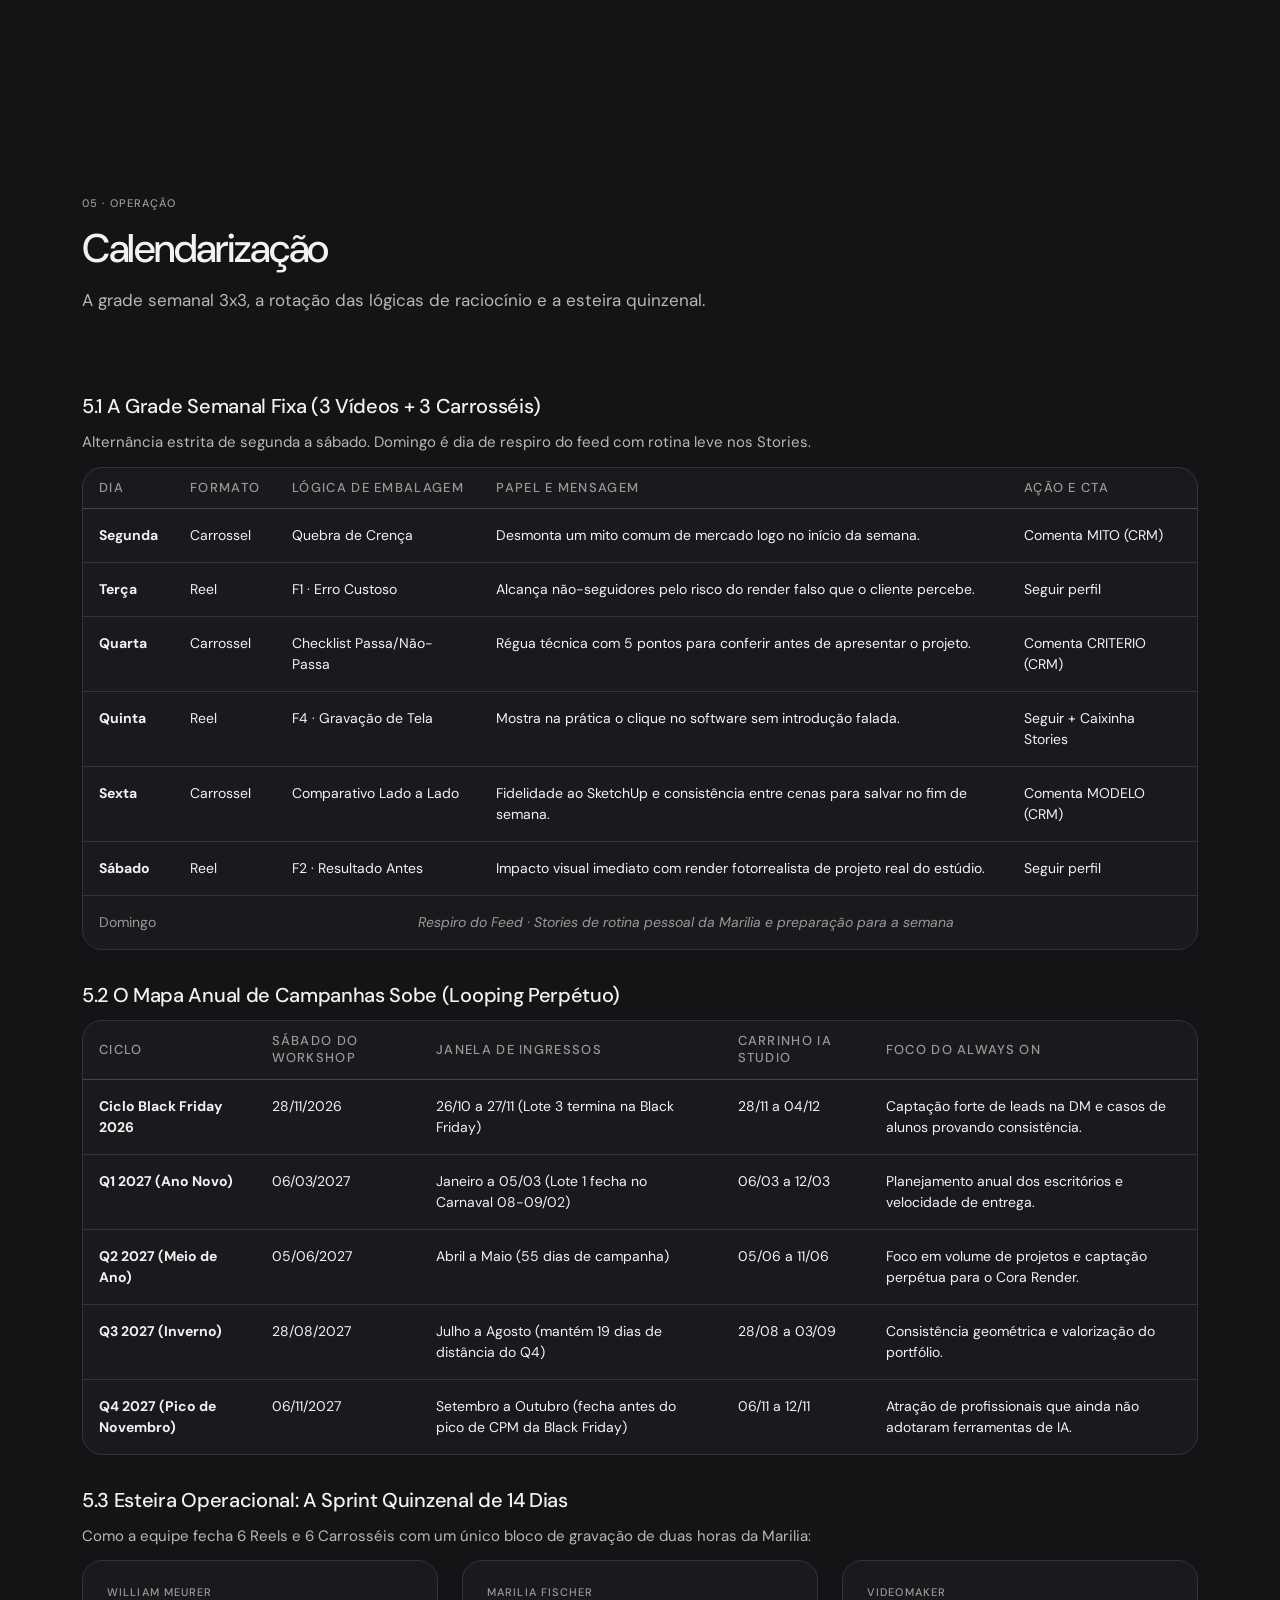
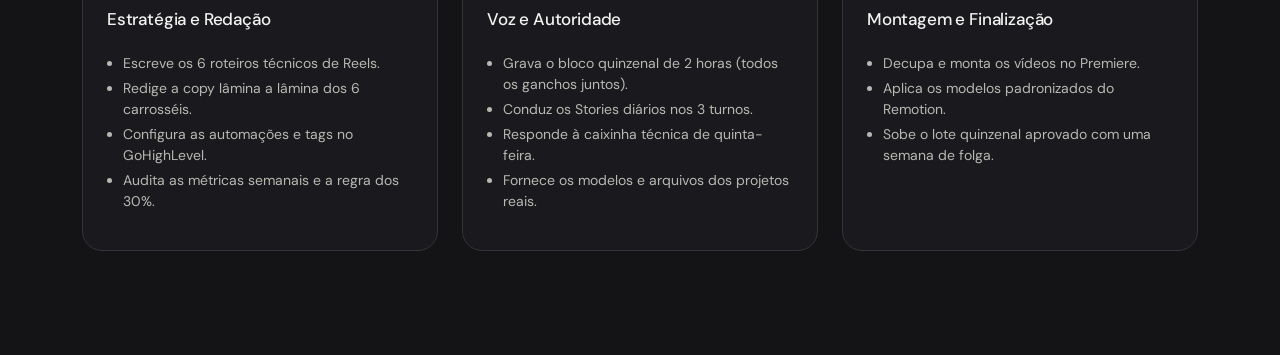
==== commit 4aad64a9: "fix: revisa a Seção 04 (Matriz de Formatos Narrativos) Ganchos sem abrir por tempo, sem fato inventa" ====
--- a/index.html
+++ b/index.html
@@ -1958,7 +1958,7 @@
   <!-- ================================================================= -->
   <section id="formatos-narrativos" class="secao">
     <div class="envelope pilha" style="gap:var(--e-6);">
-      
+
       <div class="cab-secao">
         <span class="t-sobrelinha suave">04 · Narrativa e Retenção</span>
         <h2 class="t-h1">Matriz de Formatos Narrativos & Ganchos</h2>
@@ -1969,7 +1969,7 @@
       <div class="pilha" style="gap:var(--e-3);">
         <h3 class="t-h3">4.1 Mapeamento Cruzado dos 9 Formatos Narrativos</h3>
         <p class="t-corpo" style="color:var(--texto-2);">
-          Cada formato combina uma dinâmica psicológica comprovada no feed com a aplicação direta no dia a dia da 9barra7:
+          Cada formato combina um jeito de prender a atenção com a família de gancho do reel (seção 3.3) e o modelo de carrossel (seção 2.3):
         </p>
 
         <div class="cartao" style="padding:0;overflow-x:auto;">
@@ -1977,65 +1977,65 @@
             <thead>
               <tr>
                 <th># Formato</th>
-                <th>Dinâmica Psicológica</th>
-                <th>Ideia de Gancho Original</th>
-                <th>Conexão no 9barra7</th>
+                <th>O que Prende</th>
+                <th>Gancho no 9barra7</th>
+                <th>Família e Carrossel</th>
               </tr>
             </thead>
             <tbody>
               <tr>
-                <td><strong>1. Experiment</strong></td>
-                <td>O criador como cobaia de um teste real com risco visível. Curiosidade imediata pelo desfecho.</td>
-                <td><em>"Tentei fazer o vídeo de lançamento de um produto só conversando com o Claude. Sem editor e sem saber animar. Deu nisso."</em></td>
-                <td><strong>F5 · Bastidor</strong> / <strong>Carrossel E</strong><br><span style="color:var(--texto-2);font-size:var(--t-legenda-tam);">Teste de estresse de render (luz difícil, vidro) sem esconder imperfeições.</span></td>
+                <td><strong>1. Experimento</strong></td>
+                <td>Quem fala vira cobaia de um teste real, com risco visível. A curiosidade é pelo desfecho.</td>
+                <td><em>"Você já tentou renderizar vidro com IA? Eu testei o pior cenário: fachada de vidro com sol do meio-dia. Deu nisso."</em></td>
+                <td><strong>F5 · Bastidor Real</strong><br><span style="color:var(--texto-2);font-size:var(--t-legenda-tam);">Modelo E · Estudo de Caso</span></td>
               </tr>
               <tr>
-                <td><strong>2. POV / Commentary</strong></td>
-                <td>Paradoxo e opinião forte de trincheira. Quebra de expectativa técnica logo no primeiro segundo.</td>
-                <td><em>"O Claude não consegue gerar um segundo sequer de vídeo. Mesmo assim, ele está virando o melhor editor que eu já usei."</em></td>
-                <td><strong>F3 · Contradição</strong> / <strong>Carrossel D</strong><br><span style="color:var(--texto-2);font-size:var(--t-legenda-tam);">Desmistificação: "A IA não sabe arquitetura, mas aprova projetos na primeira reunião."</span></td>
+                <td><strong>2. Opinião</strong></td>
+                <td>Paradoxo e opinião forte de quem está na prática. Quebra a expectativa logo na primeira frase.</td>
+                <td><em>"A IA não sabe absolutamente nada de arquitetura. E mesmo assim ela pode ser a melhor assistente de render que você já teve."</em></td>
+                <td><strong>F3 · Contradição</strong><br><span style="color:var(--texto-2);font-size:var(--t-legenda-tam);">Modelo D · Quebra de Crença</span></td>
               </tr>
               <tr>
-                <td><strong>3. Storytelling</strong></td>
-                <td>Autoridade de campo + contraste brutal de tempo e esforço entre o método antigo e o atual.</td>
-                <td><em>"Minha primeira empresa existia pra uma coisa só: automatizar edição de vídeo pra Netflix e Itaú. Eu vendi essa empresa. Hoje o Claude faz isso numa conversa."</em></td>
-                <td><strong>F5 · Bastidor</strong> / <strong>Carrossel E</strong><br><span style="color:var(--texto-2);font-size:var(--t-legenda-tam);">Virar madrugadas esperando render no V-Ray vs resolver em 2 minutos na IA.</span></td>
+                <td><strong>3. História</strong></td>
+                <td>Autoridade de quem viveu o problema e contraste entre o jeito antigo e o atual.</td>
+                <td><em>"Em dez anos fazendo render de arquitetura, a frase que eu mais temia ouvir do cliente era: e se a gente trocar o piso?"</em></td>
+                <td><strong>F5 · Bastidor Real</strong><br><span style="color:var(--texto-2);font-size:var(--t-legenda-tam);">Modelo E · Estudo de Caso</span></td>
               </tr>
               <tr>
                 <td><strong>4. Tutorial</strong></td>
-                <td>Promessa de resultado claro e direto, removendo a barreira técnica habitual (sem complicação).</td>
-                <td><em>"Como fazer um vídeo animado do zero só conversando com o Claude, mesmo sem saber editar nada."</em></td>
-                <td><strong>F4 · Tela</strong> / <strong>Carrossel B</strong><br><span style="color:var(--texto-2);font-size:var(--t-legenda-tam);">Passo a passo prático: do modelo cru do SketchUp ao render final em 3 passos.</span></td>
+                <td>Promessa de resultado claro, sem a barreira técnica de sempre.</td>
+                <td><em>"Vou te mostrar como transformar um print cru do SketchUp num render de catálogo em três passos, sem a IA tirar nenhuma parede do lugar."</em></td>
+                <td><strong>F4 · Gravação de Tela</strong><br><span style="color:var(--texto-2);font-size:var(--t-legenda-tam);">Modelo F · Passo a Passo</span></td>
               </tr>
               <tr>
-                <td><strong>5. Comparison</strong></td>
-                <td>Desafio de percepção lado a lado (A vs B). Provoca o olhar crítico do arquiteto.</td>
-                <td><em>"Vídeo de agência vs vídeo feito em 10 minutos com o Claude. Você consegue dizer qual é qual?"</em></td>
-                <td><strong>F6 · Comparação</strong> / <strong>Carrossel C</strong><br><span style="color:var(--texto-2);font-size:var(--t-legenda-tam);">Render de 8 horas no V-Ray vs 2 minutos no 9barra7: você sabe dizer qual é qual?</span></td>
+                <td><strong>5. Comparação</strong></td>
+                <td>Desafio de percepção lado a lado (A contra B). Provoca o olho crítico do arquiteto.</td>
+                <td><em>"Um desses renders saiu do V-Ray. O outro saiu da IA. Você consegue dizer qual é qual?"</em></td>
+                <td><strong>F6 · Comparação com Critério</strong><br><span style="color:var(--texto-2);font-size:var(--t-legenda-tam);">Modelo C · Lado a Lado</span></td>
               </tr>
               <tr>
-                <td><strong>6. Breakdown</strong></td>
-                <td>Desconstrução analítica de um mecanismo invisível ("Como isso funciona por trás?").</td>
-                <td><em>"O Claude não sabe gerar vídeo. Então como ele faz vídeos? Existem 4 caminhos, e só um deles é mágica."</em></td>
-                <td><strong>F4 / F1</strong> / <strong>Carrossel D/B</strong><br><span style="color:var(--texto-2);font-size:var(--t-legenda-tam);">Anatomia do render: 3 regras de geometria que impedem a IA de derreter móveis.</span></td>
+                <td><strong>6. Anatomia</strong></td>
+                <td>Abre o mecanismo que ninguém vê: por que essa imagem parece real.</td>
+                <td><em>"A IA não sabe ler planta nem espessura de parede. Então como ela acertou exatamente essa marcenaria?"</em></td>
+                <td><strong>F2 · Resultado Antes</strong><br><span style="color:var(--texto-2);font-size:var(--t-legenda-tam);">Modelo G · Diagnóstico e Autópsia</span></td>
               </tr>
               <tr>
                 <td><strong>7. Transformação</strong></td>
-                <td>Antes e Depois extremo: entrada simples (print cru) e saída profissional impressionante.</td>
-                <td><em>"Peguei um print sem graça do meu app e transformei num vídeo de lançamento de 30 segundos."</em></td>
-                <td><strong>F2 · Resultado Antes</strong> / <strong>Carrossel C/E</strong><br><span style="color:var(--texto-2);font-size:var(--t-legenda-tam);">Do print cinza sem textura do SketchUp ao render que vendeu o apartamento.</span></td>
+                <td>Antes e depois extremo: entrada simples (print cru) e saída que impressiona.</td>
+                <td><em>"Essa imagem saiu desse print sem textura do SketchUp. E nenhuma parede mudou de lugar."</em></td>
+                <td><strong>F2 · Resultado Antes</strong><br><span style="color:var(--texto-2);font-size:var(--t-legenda-tam);">Modelo C · Lado a Lado</span></td>
               </tr>
               <tr>
-                <td><strong>8. Case Breakdown</strong></td>
-                <td>Estudo de caso real com números e a virada técnica que destravou o resultado.</td>
-                <td><em>"Uma ferramenta gratuita postou um vídeo feito por IA e passou de 6 milhões de views em dias. O vídeo não era o produto, era a prova."</em></td>
-                <td><strong>F5 · Bastidor</strong> / <strong>Carrossel E</strong><br><span style="color:var(--texto-2);font-size:var(--t-legenda-tam);">Projeto travado há 3 semanas aprovado na hora mudando a direção da luz.</span></td>
+                <td><strong>8. Estudo de Caso</strong></td>
+                <td>Caso real, com números e a virada que destravou o resultado.</td>
+                <td><em>"Esse projeto ficou [3 semanas] travado na aprovação. E o problema não era o projeto."</em></td>
+                <td><strong>F5 · Bastidor Real</strong><br><span style="color:var(--texto-2);font-size:var(--t-legenda-tam);">Modelo E · Estudo de Caso</span></td>
               </tr>
               <tr>
-                <td><strong>9. Listicle</strong></td>
-                <td>Lista de alta utilidade + aviso realista de limitação (gera credibilidade técnica imediata).</td>
-                <td><em>"4 tipos de vídeo que você já consegue fazer com o Claude hoje, e 1 que ele ainda não faz."</em></td>
-                <td><strong>F1 · Erro Custoso</strong> / <strong>Carrossel B</strong><br><span style="color:var(--texto-2);font-size:var(--t-legenda-tam);">4 coisas que a IA domina no render e 1 que se tentar vai passar vergonha com o cliente.</span></td>
+                <td><strong>9. Lista</strong></td>
+                <td>Lista útil com um aviso honesto de limite, que dá credibilidade.</td>
+                <td><em>"Quatro coisas que a IA já faz muito bem no teu render, e uma que, se você tentar, vai te fazer passar vergonha com o cliente."</em></td>
+                <td><strong>F1 · Erro Custoso</strong><br><span style="color:var(--texto-2);font-size:var(--t-legenda-tam);">Modelo B · Checklist e Auditoria</span></td>
               </tr>
             </tbody>
           </table>
@@ -2050,138 +2050,139 @@
         </p>
 
         <div class="grade-cards">
-          <!-- Card 1: Experiment -->
+          <!-- Card 1: Experimento -->
           <div class="cartao pilha" style="gap:var(--e-2);">
             <div class="linha" style="justify-content:space-between;align-items:center;">
-              <span class="t-sobrelinha suave">01 · Experiment (F5 · Bastidor / Carrossel E)</span>
+              <span class="t-sobrelinha suave">01 · Experimento (F5 · Bastidor Real / Modelo E)</span>
               <button class="btn btn--discreto btn--p" onclick="copiarTexto(this)">Copiar</button>
             </div>
-            <h4 class="t-h4">O teste de estresse em projeto real</h4>
+            <h4 class="t-h4">O teste do vidro com sol a pino</h4>
             <div class="caixa-roteiro">
-              "Tentei renderizar uma fachada de vidro ao meio-dia só com prompt, sem mexer no modelo 3D. Sem V-Ray e sem pós-produção. Deu nisso. Todo mundo diz que IA derrete reflexo e estoura luz natural, mas o segredo tá em calibrar a difusão da luz e travar a geometria da esquadria. Eu sou a Marilia, do 9barra7, e te ensino a renderizar com IA respeitando e valorizando o teu projeto. Me acompanha aqui pra ver mais."
+              "Você já tentou renderizar vidro com IA? Eu testei o pior cenário: fachada de vidro com sol do meio-dia. Deu nisso. Na primeira tentativa, o reflexo inventou um prédio que não existe e a esquadria entortou. Quando falta informação, a IA inventa. Então, no meu processo, eu mudei duas coisas. Mandei junto o print do projeto, com o ponto de vista que ela tinha que seguir. E escrevi no prompt o que ela não podia alterar: a modulação da esquadria. Porque quanto mais controle eu tenho, menos ela inventa. Olha a segunda versão. Eu sou a Marilia, do 9barra7, e te ensino a renderizar com IA respeitando e valorizando o teu projeto. Me acompanha aqui pra ver mais conteúdos assim."
             </div>
             <p class="t-legenda" style="color:var(--texto-3);">
-              <strong>No Carrossel:</strong> Capa com imagem do teste + slides mostrando os 3 erros até o render final aprovado.
+              <strong>No Carrossel:</strong> Capa com o resultado final + lâminas com as tentativas erradas, na ordem, até a versão que funcionou.
             </p>
           </div>
 
-          <!-- Card 2: POV / Commentary -->
+          <!-- Card 2: Opinião -->
           <div class="cartao pilha" style="gap:var(--e-2);">
             <div class="linha" style="justify-content:space-between;align-items:center;">
-              <span class="t-sobrelinha suave">02 · POV / Commentary (F3 · Contradição / Carrossel D)</span>
+              <span class="t-sobrelinha suave">02 · Opinião (F3 · Contradição / Modelo D)</span>
               <button class="btn btn--discreto btn--p" onclick="copiarTexto(this)">Copiar</button>
             </div>
             <h4 class="t-h4">A IA não sabe nada de arquitetura</h4>
             <div class="caixa-roteiro">
-              "A inteligência artificial não sabe absolutamente nada de arquitetura. Mesmo assim, ela tá aprovando meus projetos na primeira reunião. Ela não sabe espessura de alvenaria e não sabe o que é MDF naval. Se você pedir pra ela inventar, sai aberração. Mas quando você usa o teu modelo como âncora, a IA vira o melhor assistente de luz e textura que você já teve. Eu sou a Marilia, do 9barra7, e te ensino a renderizar com IA respeitando e valorizando o teu projeto. Me acompanha aqui pra ver mais."
+              "A IA não sabe absolutamente nada de arquitetura. E mesmo assim ela pode ser a melhor assistente de render que você já teve. Ela não sabe a espessura de uma alvenaria. Não sabe o que é MDF naval. Se tu deixar ela interpretar o projeto sozinha, sai aberração. Por isso, no meu processo, quem manda é o projeto. Eu dou pra ela a planta, as informações do projeto e o ponto de vista que ela precisa seguir. E aí ela faz o que faz bem: luz e textura. A IA não projeta. Quem projeta é tu. Eu sou a Marilia, do 9barra7, e te ensino a renderizar com IA respeitando e valorizando o teu projeto. Me acompanha aqui pra ver mais conteúdos assim."
             </div>
             <p class="t-legenda" style="color:var(--texto-3);">
-              <strong>No Carrossel:</strong> Tese em 2 tons: <em>"A IA não projeta. Ela apenas calcula superfícies sobre o que você modelou."</em>
+              <strong>No Carrossel:</strong> Tese em 2 tons: <em>"A IA não projeta. Ela só trabalha sobre o que você modelou."</em>
             </p>
           </div>
 
-          <!-- Card 3: Storytelling -->
+          <!-- Card 3: História -->
           <div class="cartao pilha" style="gap:var(--e-2);">
             <div class="linha" style="justify-content:space-between;align-items:center;">
-              <span class="t-sobrelinha suave">03 · Storytelling (F5 · Bastidor / Carrossel E)</span>
+              <span class="t-sobrelinha suave">03 · História (F5 · Bastidor Real / Modelo E)</span>
               <button class="btn btn--discreto btn--p" onclick="copiarTexto(this)">Copiar</button>
             </div>
-            <h4 class="t-h4">O sofrimento antigo vs a agilidade com método</h4>
+            <h4 class="t-h4">A frase que eu mais temia na apresentação</h4>
             <div class="caixa-roteiro">
-              "Passei cinco anos virando madrugada na frente do computador esperando o V-Ray terminar de renderizar pra conseguir apresentar pro cliente. Se ele pedisse pra trocar o piso, eram mais dois dias perdidos. Hoje eu resolvo essa mesma alteração em dois minutos mantendo a fidelidade exata do espaço. Apresentação rápida não é pressa: é respeito pelo teu tempo e pelo projeto. Eu sou a Marilia, do 9barra7, e te ensino a renderizar com IA respeitando e valorizando o teu projeto. Me acompanha aqui pra ver mais."
+              "Em dez anos fazendo render de arquitetura, a frase que eu mais temia ouvir do cliente era: e se a gente trocar o piso? No fluxo antigo, trocar o piso era refazer material, luz e render. Mais dois dias, e o cliente esfriando enquanto esperava. Hoje eu troco o piso e todo o resto continua igual: a mesma marcenaria, a mesma luz, o mesmo ângulo. Porque no meu processo a primeira imagem define o que não pode mudar, e as próximas partem dela. O cliente vê a alteração com o projeto ainda fresco na cabeça. Eu sou a Marilia, do 9barra7, e te ensino a renderizar com IA respeitando e valorizando o teu projeto. Me acompanha aqui pra ver mais conteúdos assim."
             </div>
             <p class="t-legenda" style="color:var(--texto-3);">
-              <strong>No Carrossel:</strong> Linha do tempo visual comparando a rotina de 48h de retrabalho com o ajuste ao vivo na reunião.
+              <strong>No Carrossel:</strong> Linha do tempo visual: o pedido de troca no fluxo antigo (refazer material, luz e render) e no método (a primeira imagem segura todo o resto).
             </p>
           </div>
 
           <!-- Card 4: Tutorial -->
           <div class="cartao pilha" style="gap:var(--e-2);">
             <div class="linha" style="justify-content:space-between;align-items:center;">
-              <span class="t-sobrelinha suave">04 · Tutorial (F4 · Gravação de Tela / Carrossel B)</span>
+              <span class="t-sobrelinha suave">04 · Tutorial (F4 · Gravação de Tela / Modelo F)</span>
               <button class="btn btn--discreto btn--p" onclick="copiarTexto(this)">Copiar</button>
             </div>
-            <h4 class="t-h4">Do SketchUp ao render final em 3 passos</h4>
+            <h4 class="t-h4">Do print do SketchUp ao render fiel em 3 passos</h4>
             <div class="caixa-roteiro">
-              "Como transformar um modelo cru do SketchUp num render de catálogo em três passos, sem distorcer nenhuma parede. Primeiro: exporta com safe frame e câmera ortogonal. Segundo: define o material com desgaste em vez de pedir realismo vago. Terceiro: trava a geometria no mapa de profundidade antes de renderizar. Olha a precisão dessa marcenaria. Eu sou a Marilia, do 9barra7, e te ensino a renderizar com IA respeitando e valorizando o teu projeto. Me acompanha aqui pra ver mais."
+              "Vou te mostrar como transformar um print cru do SketchUp num render de catálogo em três passos, sem a IA tirar nenhuma parede do lugar. O primeiro, no meu processo, é o print com o ponto de vista certo. Porque o enquadramento que eu mando é o enquadramento que ela segue. O segundo é mandar junto a planta e as informações do projeto. Porque quando falta informação, a IA inventa. O terceiro é o prompt estruturado, dizendo o que ela pode e principalmente o que ela não pode alterar. É ele que trava a geometria. Olha essa marcenaria: a mesma modulação do modelo. Eu sou a Marilia, do 9barra7, e te ensino a renderizar com IA respeitando e valorizando o teu projeto. Me acompanha aqui pra ver mais conteúdos assim."
             </div>
             <p class="t-legenda" style="color:var(--texto-3);">
-              <strong>No Carrossel:</strong> 1 lâmina por passo técnico, com print da interface e checklist final de conferência.
+              <strong>No Carrossel:</strong> 1 lâmina por passo, com print da tela e o porquê de cada um, e checklist final de conferência.
             </p>
           </div>
 
-          <!-- Card 5: Comparison -->
+          <!-- Card 5: Comparação -->
           <div class="cartao pilha" style="gap:var(--e-2);">
             <div class="linha" style="justify-content:space-between;align-items:center;">
-              <span class="t-sobrelinha suave">05 · Comparison (F6 · Comparação / Carrossel C)</span>
+              <span class="t-sobrelinha suave">05 · Comparação (F6 · Comparação com Critério / Modelo C)</span>
               <button class="btn btn--discreto btn--p" onclick="copiarTexto(this)">Copiar</button>
             </div>
-            <h4 class="t-h4">V-Ray vs IA: você sabe dizer qual é qual?</h4>
+            <h4 class="t-h4">V-Ray ou IA: você sabe dizer qual é qual?</h4>
             <div class="caixa-roteiro">
-              "Render de 8 horas no V-Ray vs render de 2 minutos com IA: você consegue dizer qual deles é qual? Repara no reflexo do porcelanato e na iluminação difusa da marcenaria ripada. A maioria não percebe a diferença porque o que manda na qualidade não é o tempo de máquina, é a direção de arte do arquiteto. Eu sou a Marilia, do 9barra7, e te ensino a renderizar com IA respeitando e valorizando o teu projeto. Me acompanha aqui pra ver mais."
+              "Um desses renders saiu do V-Ray. O outro saiu da IA. Você consegue dizer qual é qual? Repara no reflexo do porcelanato. Agora olha a sombra de contato embaixo da marcenaria. Se tu ficou em dúvida, era essa a ideia. O que faz uma imagem parecer real é a decisão de luz e de material. E essa decisão é do arquiteto, em qualquer ferramenta. No meu processo, ela vai escrita no prompt, com o que a IA pode e o que ela não pode mudar. E mesmo assim eu confiro cada detalhe antes de mandar pro cliente, porque a IA ainda erra. Eu sou a Marilia, do 9barra7, e te ensino a renderizar com IA respeitando e valorizando o teu projeto. Me acompanha aqui pra ver mais conteúdos assim."
             </div>
             <p class="t-legenda" style="color:var(--texto-3);">
-              <strong>No Carrossel:</strong> Pares de lâminas com cartões arredondados e selos [SketchUp] e [Render IA].
+              <strong>No Carrossel:</strong> Pares de lâminas em cartões arredondados, sem selo. A lâmina seguinte revela qual é V-Ray e qual é IA.
             </p>
           </div>
 
-          <!-- Card 6: Breakdown -->
+          <!-- Card 6: Anatomia -->
           <div class="cartao pilha" style="gap:var(--e-2);">
             <div class="linha" style="justify-content:space-between;align-items:center;">
-              <span class="t-sobrelinha suave">06 · Breakdown (F4 / F1 / Carrossel D/B)</span>
+              <span class="t-sobrelinha suave">06 · Anatomia (F2 · Resultado Antes / Modelo G)</span>
               <button class="btn btn--discreto btn--p" onclick="copiarTexto(this)">Copiar</button>
             </div>
-            <h4 class="t-h4">Anatomia de um render que aprova</h4>
+            <h4 class="t-h4">Por que essa marcenaria parece real</h4>
             <div class="caixa-roteiro">
-              "A IA não sabe ler planta nem espessura de parede. Então como ela acertou exatamente essa marcenaria? Existem três regras: linha de horizonte na altura do olho humano, oclusão de ambiente na quina do forro e oclusão de contato no rodapé. Sem isso, a gaveta se funde e o puxador derrete. Eu sou a Marilia, do 9barra7, e te ensino a renderizar com IA respeitando e valorizando o teu projeto. Me acompanha aqui pra ver mais."
+              "A IA não sabe ler planta nem espessura de parede. Então como ela acertou exatamente essa marcenaria? Três coisas. A primeira: a geometria veio do meu modelo. Eu mando o print com o ponto de vista e ela segue. A segunda é o prompt dizendo o que ela não pode alterar: modulação, espessura da prateleira e puxador. A terceira: o material vai descrito como ele é na obra, com veio e desgaste. Sem isso, a gaveta se funde na bancada e o puxador derrete. E é nesse encontro entre as peças que o cliente percebe que é IA. Eu sou a Marilia, do 9barra7, e te ensino a renderizar com IA respeitando e valorizando o teu projeto. Me acompanha aqui pra ver mais conteúdos assim."
             </div>
             <p class="t-legenda" style="color:var(--texto-3);">
-              <strong>No Carrossel:</strong> Círculos e anotações destacando os 3 pontos anatômicos que o olho do cliente avalia.
+              <strong>No Carrossel:</strong> Círculos e anotações nos 3 pontos, comparando a versão aprovada com a versão em que a gaveta derreteu.
             </p>
           </div>
 
           <!-- Card 7: Transformação -->
           <div class="cartao pilha" style="gap:var(--e-2);">
             <div class="linha" style="justify-content:space-between;align-items:center;">
-              <span class="t-sobrelinha suave">07 · Transformação (F2 · Resultado Antes / Carrossel C/E)</span>
+              <span class="t-sobrelinha suave">07 · Transformação (F2 · Resultado Antes / Modelo C)</span>
               <button class="btn btn--discreto btn--p" onclick="copiarTexto(this)">Copiar</button>
             </div>
-            <h4 class="t-h4">Do print sem graça à venda fechada</h4>
+            <h4 class="t-h4">Do print cru à imagem que o cliente entende</h4>
             <div class="caixa-roteiro">
-              "Peguei um print sem textura do SketchUp e transformei no render que vendeu um apartamento decorado. O cliente não tem obrigação de entender desenho em linhas pretas: ele precisa sentir como é morar no espaço. Olha como a luz certa faz ele visualizar a casa pronta e assinar o contrato sem hesitar. Eu sou a Marilia, do 9barra7, e te ensino a renderizar com IA respeitando e valorizando o teu projeto. Me acompanha aqui pra ver mais."
+              "Essa imagem saiu desse print sem textura do SketchUp. E nenhuma parede mudou de lugar. Teu cliente não tem obrigação de entender desenho em linha preta. Ele precisa sentir como é morar ali. Mas pra confiar no que vê, ele precisa ver o projeto, e não uma versão inventada dele. Repara na esquadria: mesma posição e mesma modulação do modelo. No meu processo, a IA recebe o print, a planta e o ponto de vista. Ela coloca luz e material. A geometria é do projeto. Eu sou a Marilia, do 9barra7, e te ensino a renderizar com IA respeitando e valorizando o teu projeto. Me acompanha aqui pra ver mais conteúdos assim."
             </div>
             <p class="t-legenda" style="color:var(--texto-3);">
-              <strong>No Carrossel:</strong> Sequência progressiva: Wireframe cru → Infusão de luz → Materiais reais → Cena aprovada.
+              <strong>No Carrossel:</strong> Sequência progressiva no mesmo enquadramento: print cru → luz → materiais → cena final.
             </p>
           </div>
 
-          <!-- Card 8: Case Breakdown -->
+          <!-- Card 8: Estudo de Caso -->
           <div class="cartao pilha" style="gap:var(--e-2);">
             <div class="linha" style="justify-content:space-between;align-items:center;">
-              <span class="t-sobrelinha suave">08 · Case Breakdown (F5 · Bastidor / Carrossel E)</span>
+              <span class="t-sobrelinha suave">08 · Estudo de Caso (F5 · Bastidor Real / Modelo E)</span>
               <button class="btn btn--discreto btn--p" onclick="copiarTexto(this)">Copiar</button>
             </div>
-            <h4 class="t-h4">O projeto travado há 3 semanas aprovado na hora</h4>
+            <h4 class="t-h4">O projeto travado na aprovação</h4>
             <div class="caixa-roteiro">
-              "Um escritório parceiro tava há três semanas travado na aprovação dessa suíte. O cliente achava o ambiente frio, mas não sabia explicar por quê. Bastou mudar a temperatura da luz pra 2700K e ajustar o reflexo do piso na IA: aprovado em 20 minutos sem mexer na modelagem. O render não é vaidade: é o que aprova o projeto. Eu sou a Marilia, do 9barra7, e te ensino a renderizar com IA respeitando e valorizando o teu projeto. Me acompanha aqui pra ver mais."
+              "Esse projeto ficou [3 semanas] travado na aprovação. E o problema não era o projeto. O cliente achava [a suíte fria], mas não sabia explicar por quê. E cliente que não sabe explicar não aprova. Olhando a imagem, o problema era [a luz, branca demais e sem direção]. No meu processo, eu mudei só isso: [a temperatura da luz e o reflexo do piso], sem mexer em nenhuma parede. [Aprovado na reunião seguinte.] A imagem mostrou o que o desenho não conseguia mostrar. Eu sou a Marilia, do 9barra7, e te ensino a renderizar com IA respeitando e valorizando o teu projeto. Me acompanha aqui pra ver mais conteúdos assim."
             </div>
             <p class="t-legenda" style="color:var(--texto-3);">
-              <strong>No Carrossel:</strong> Print do dilema do cliente + comparativo de luz fria vs luz quente + print da aprovação.
+              <strong>Só com caso real</strong> do estúdio ou de aluno, com autorização. O que está entre colchetes vem do caso.<br>
+              <strong>No Carrossel:</strong> Print do dilema do cliente + comparativo da luz antes e depois + print da aprovação.
             </p>
           </div>
 
-          <!-- Card 9: Listicle -->
+          <!-- Card 9: Lista -->
           <div class="cartao pilha" style="gap:var(--e-2);">
             <div class="linha" style="justify-content:space-between;align-items:center;">
-              <span class="t-sobrelinha suave">09 · Listicle (F1 · Erro Custoso / Carrossel B)</span>
+              <span class="t-sobrelinha suave">09 · Lista (F1 · Erro Custoso / Modelo B)</span>
               <button class="btn btn--discreto btn--p" onclick="copiarTexto(this)">Copiar</button>
             </div>
             <h4 class="t-h4">4 acertos da IA e 1 erro que queima o projeto</h4>
             <div class="caixa-roteiro">
-              "Quatro coisas que a IA já faz com perfeição no teu render e uma que se você tentar vai passar vergonha com o cliente. Ela já domina reflexo de vidro, textura de tecido, vegetação de fundo e luz de entardecer. Mas se você tentar renderizar marcenaria sob medida sem guia geométrica, os armários vão sair tortos e a gaveta vai colar. Eu sou a Marilia, do 9barra7, e te ensino a renderizar com IA respeitando e valorizando o teu projeto. Me acompanha aqui pra ver mais."
+              "Quatro coisas que a IA já faz muito bem no teu render, e uma que, se você tentar, vai te fazer passar vergonha com o cliente. Tecido ela já resolve bem. Vegetação de fundo também. Céu e luz de fim de tarde, mesma coisa. Agora, marcenaria sob medida sem trava de geometria é onde ela mais erra. O armário sai torto, a gaveta cola e o puxador derrete. Por isso, no meu processo, a marcenaria sempre parte do modelo, com o prompt dizendo o que ela não pode alterar. Porque é nesse detalhe que o cliente percebe que é IA. Eu sou a Marilia, do 9barra7, e te ensino a renderizar com IA respeitando e valorizando o teu projeto. Me acompanha aqui pra ver mais conteúdos assim."
             </div>
             <p class="t-legenda" style="color:var(--texto-3);">
-              <strong>No Carrossel:</strong> 4 lâminas verdes de acerto e a 5ª lâmina em alerta vermelho com o erro fatal.
+              <strong>No Carrossel:</strong> 4 lâminas de acerto com selo verde e a 5ª com o erro, em selo roxo.
             </p>
           </div>
         </div>
@@ -2194,7 +2195,7 @@
           <div class="cartao pilha" style="gap:var(--e-2);">
             <span class="t-sobrelinha suave">Regra 1 · Gancho Firme</span>
             <strong class="t-h4">Risco ou Ganho em 3s</strong>
-            <p class="t-corpo-p" style="color:var(--texto-2);">O gancho precisa mostrar na primeira frase o que o arquiteto ganha ou o que ele corre risco de perder se deslizar a tela.</p>
+            <p class="t-corpo-p" style="color:var(--texto-2);">O gancho precisa mostrar na primeira frase o que o arquiteto ganha ou o que ele corre risco de perder se deslizar a tela. Tempo economizado não abre gancho.</p>
           </div>
           <div class="cartao pilha" style="gap:var(--e-2);">
             <span class="t-sobrelinha suave">Regra 2 · Pronomes Calibrados</span>
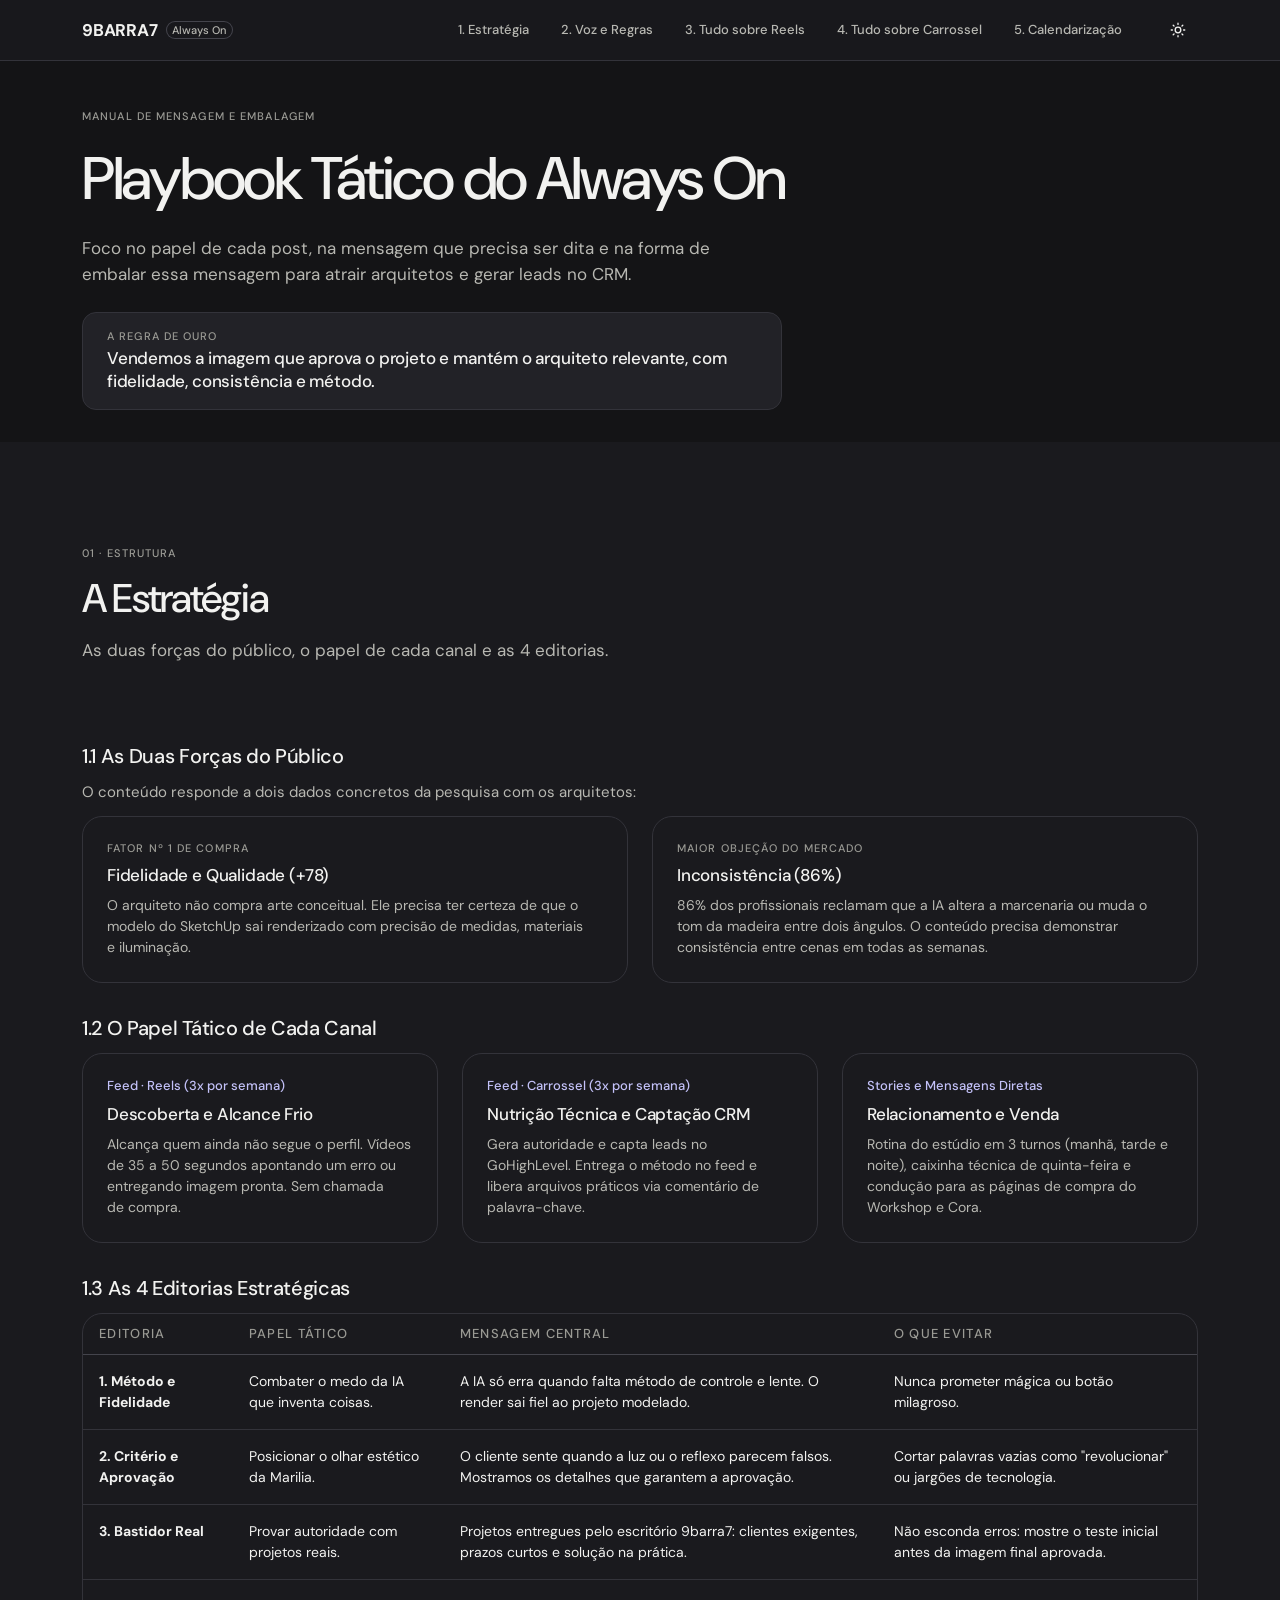
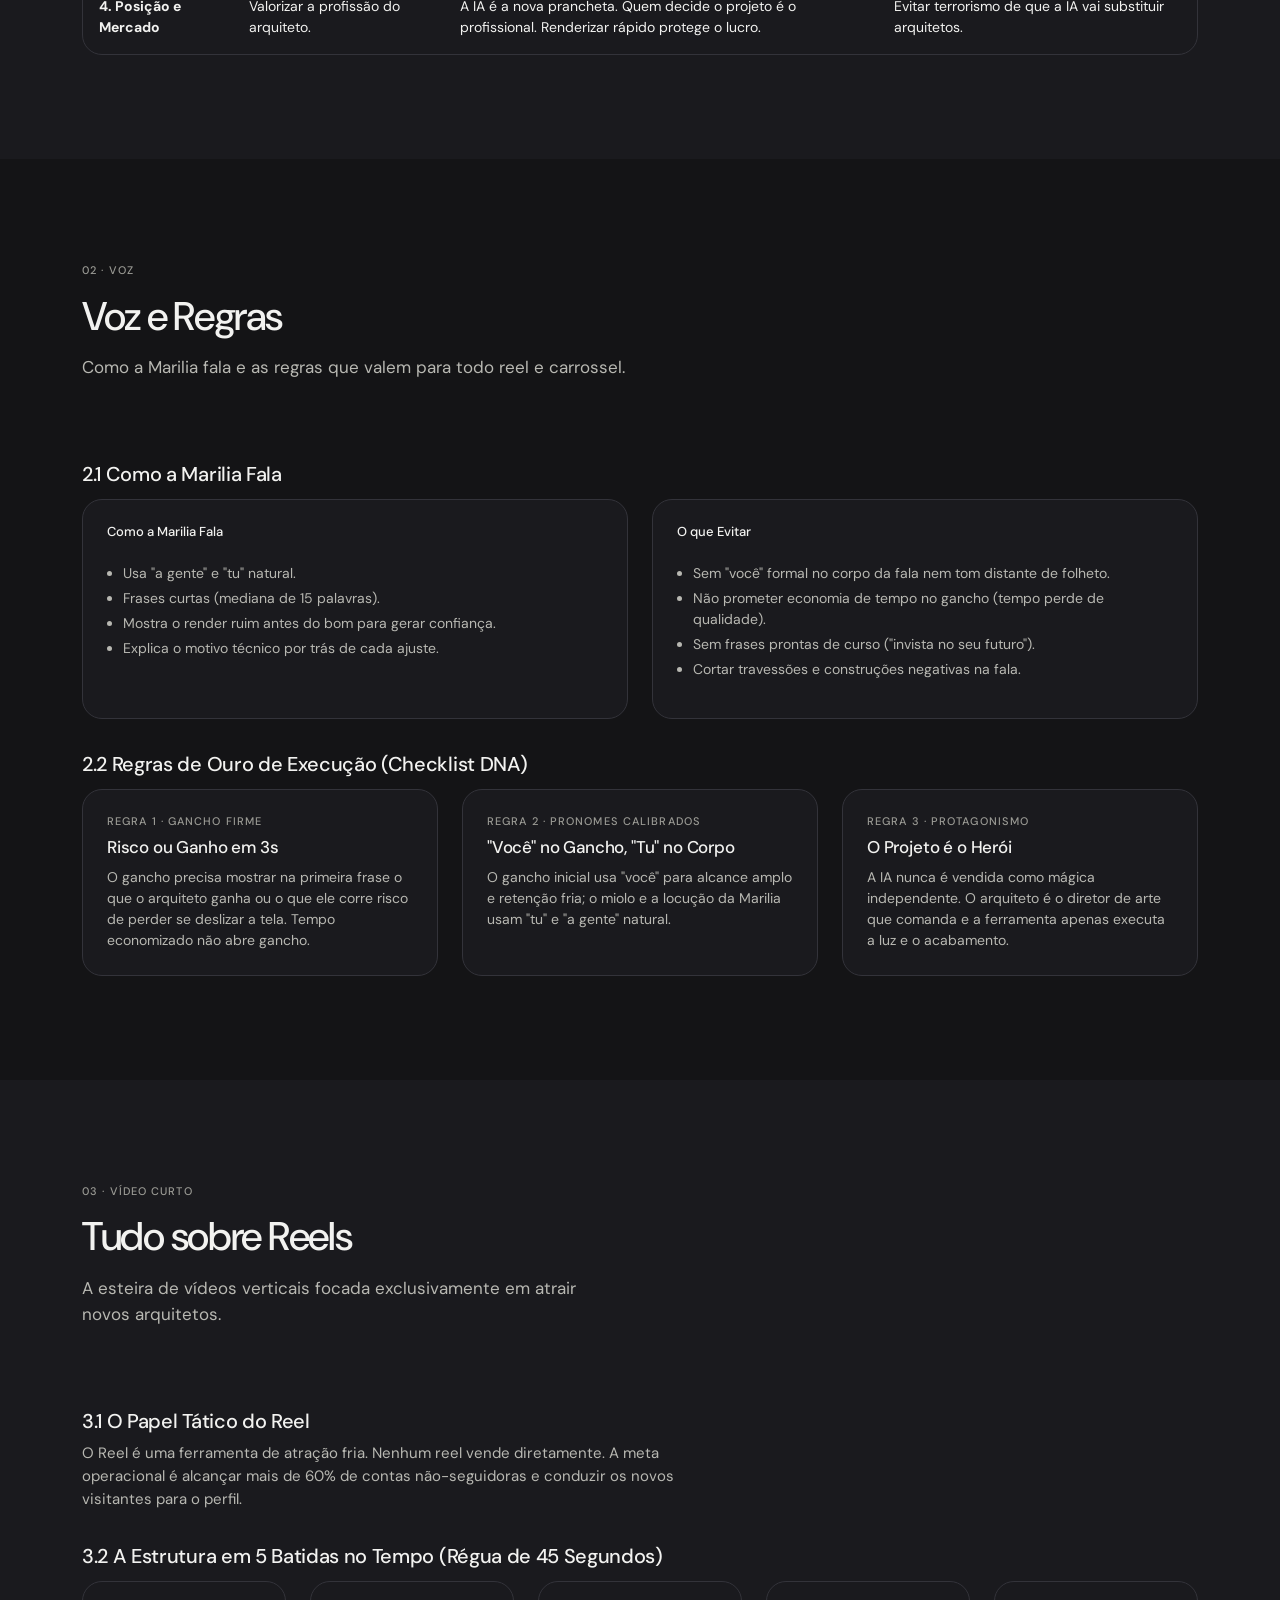
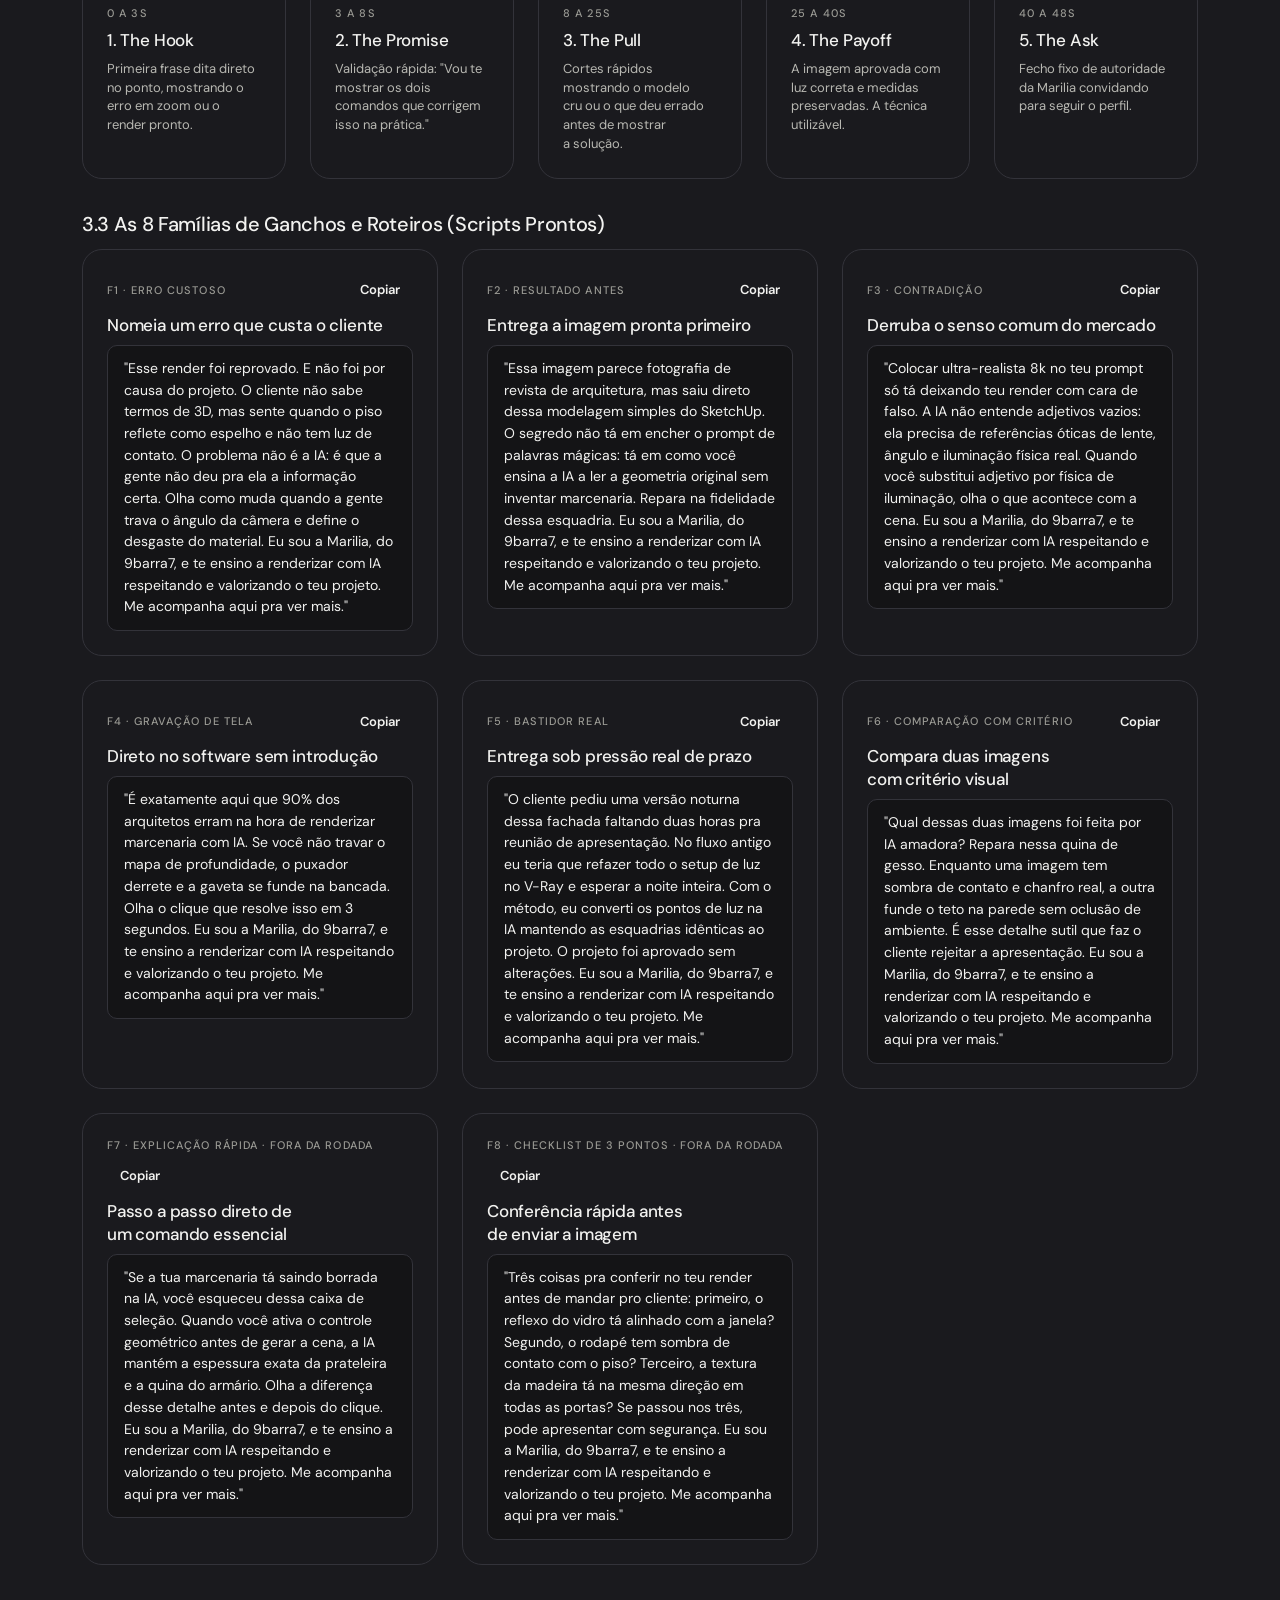
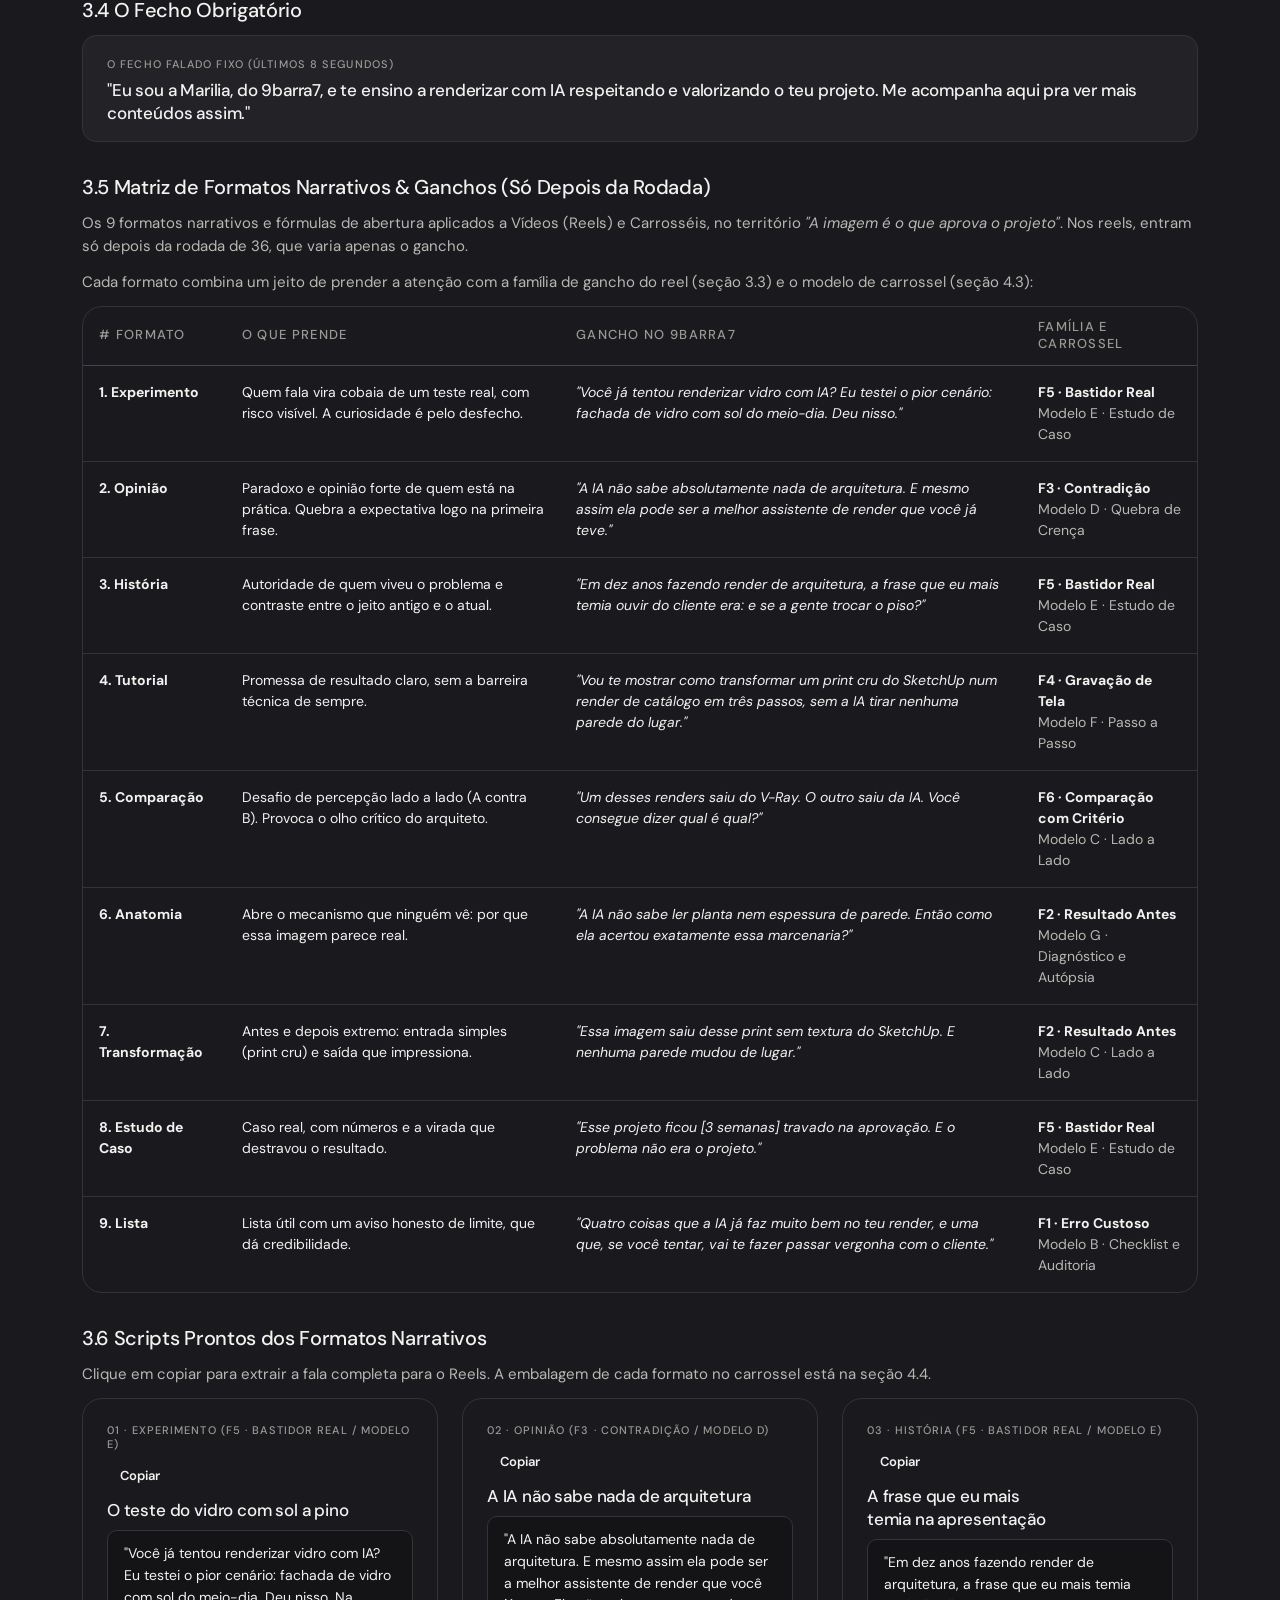
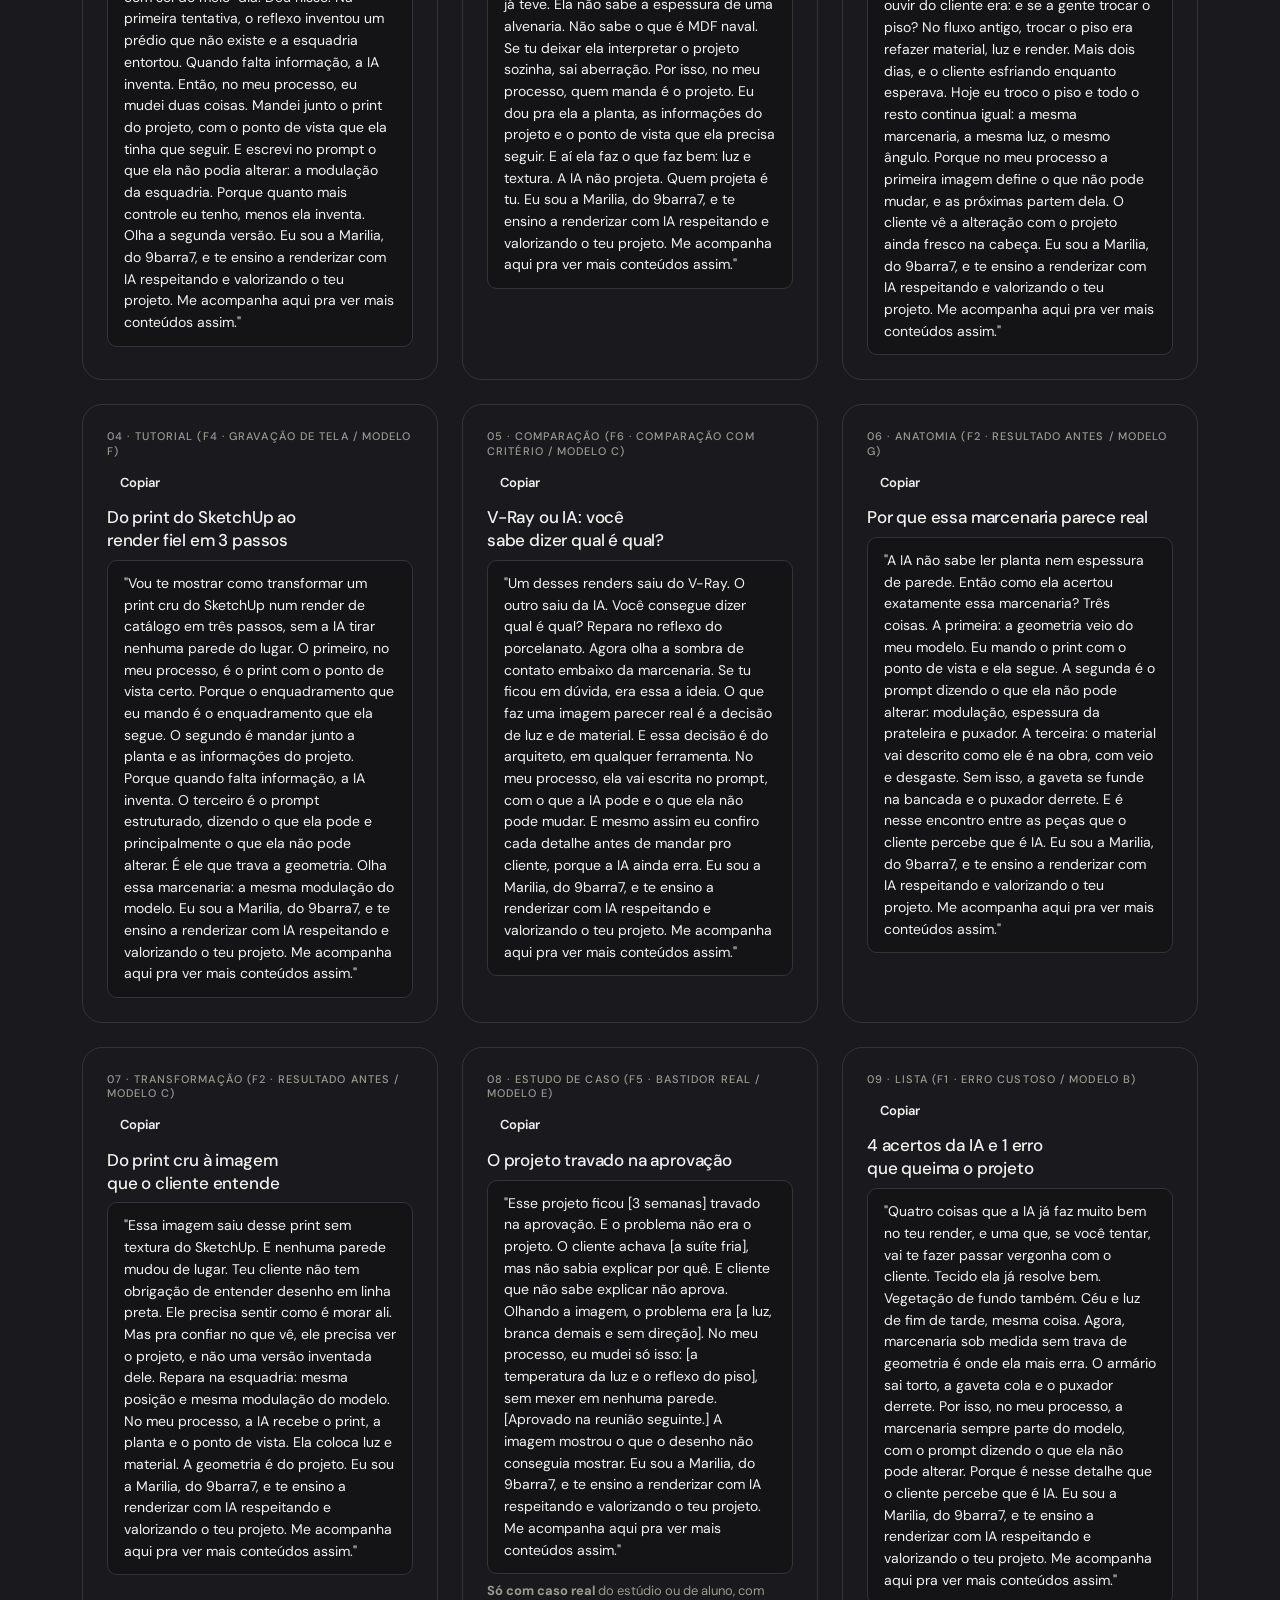
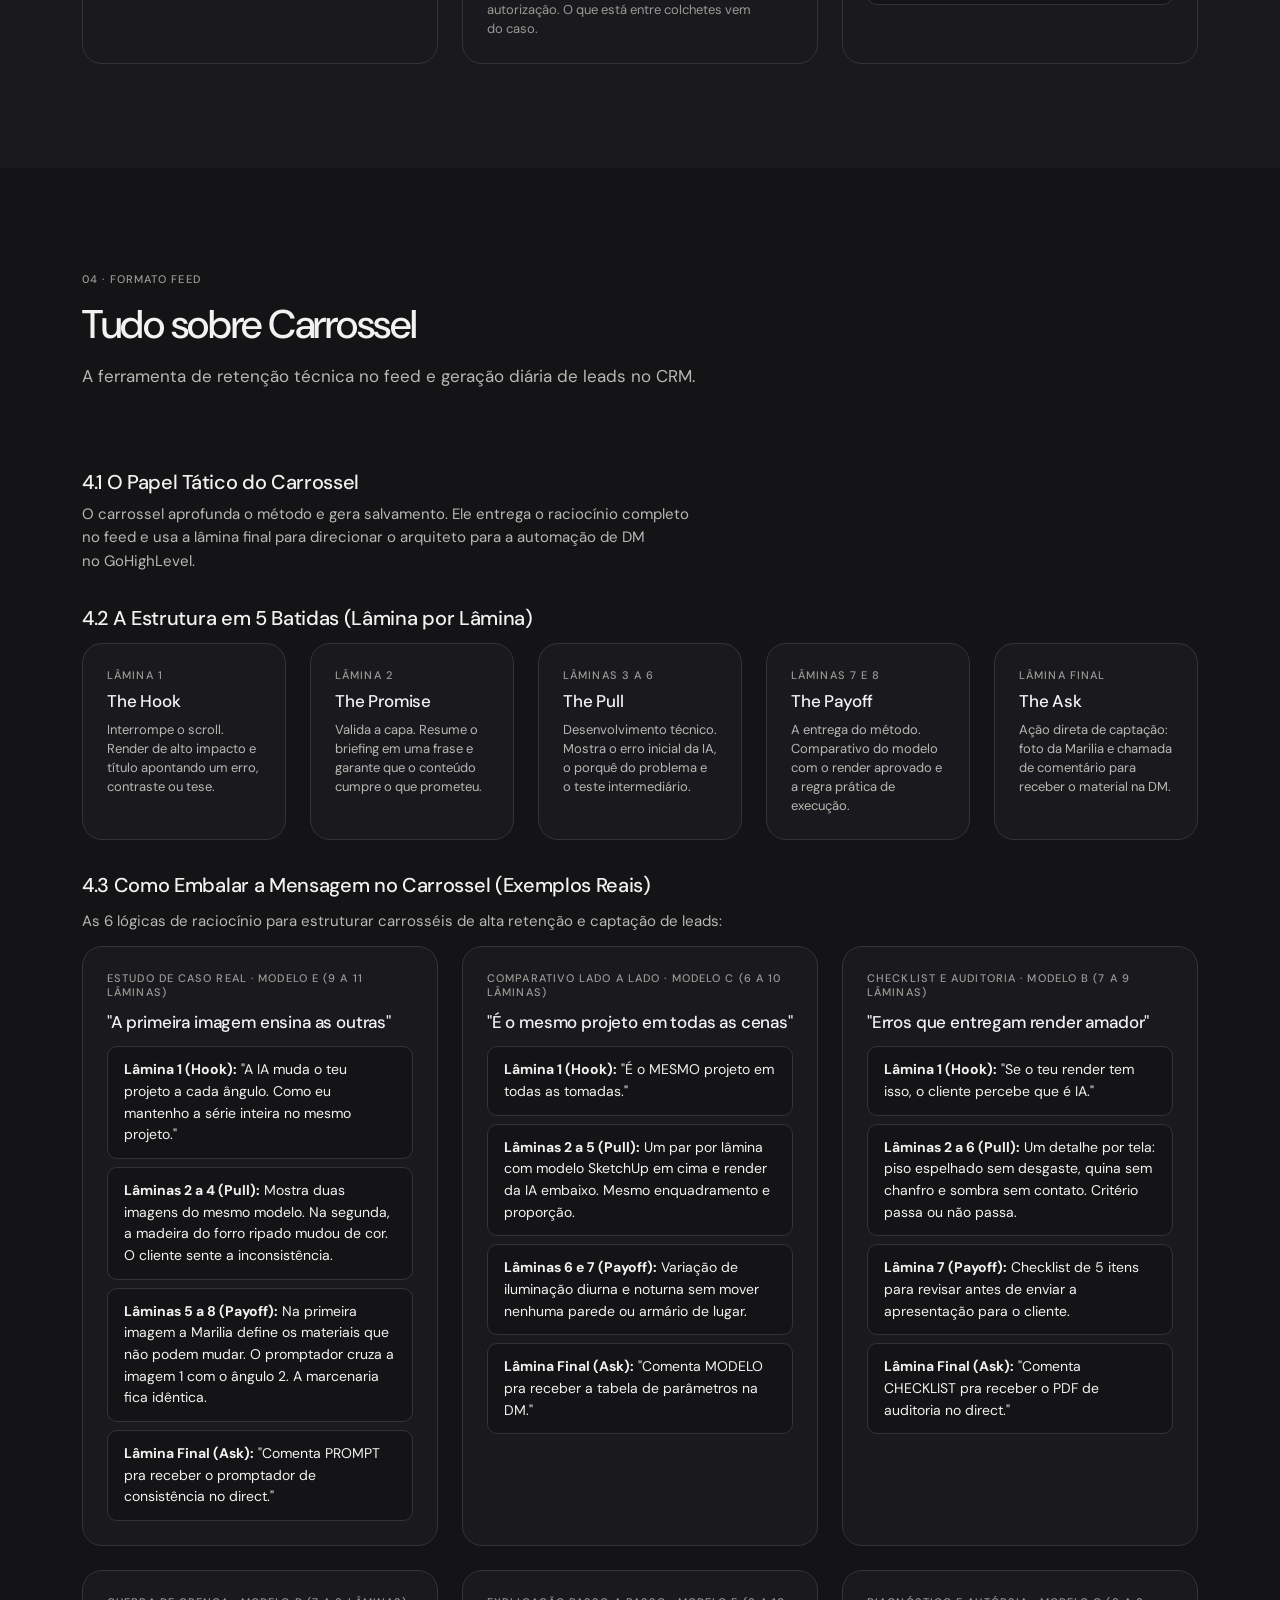
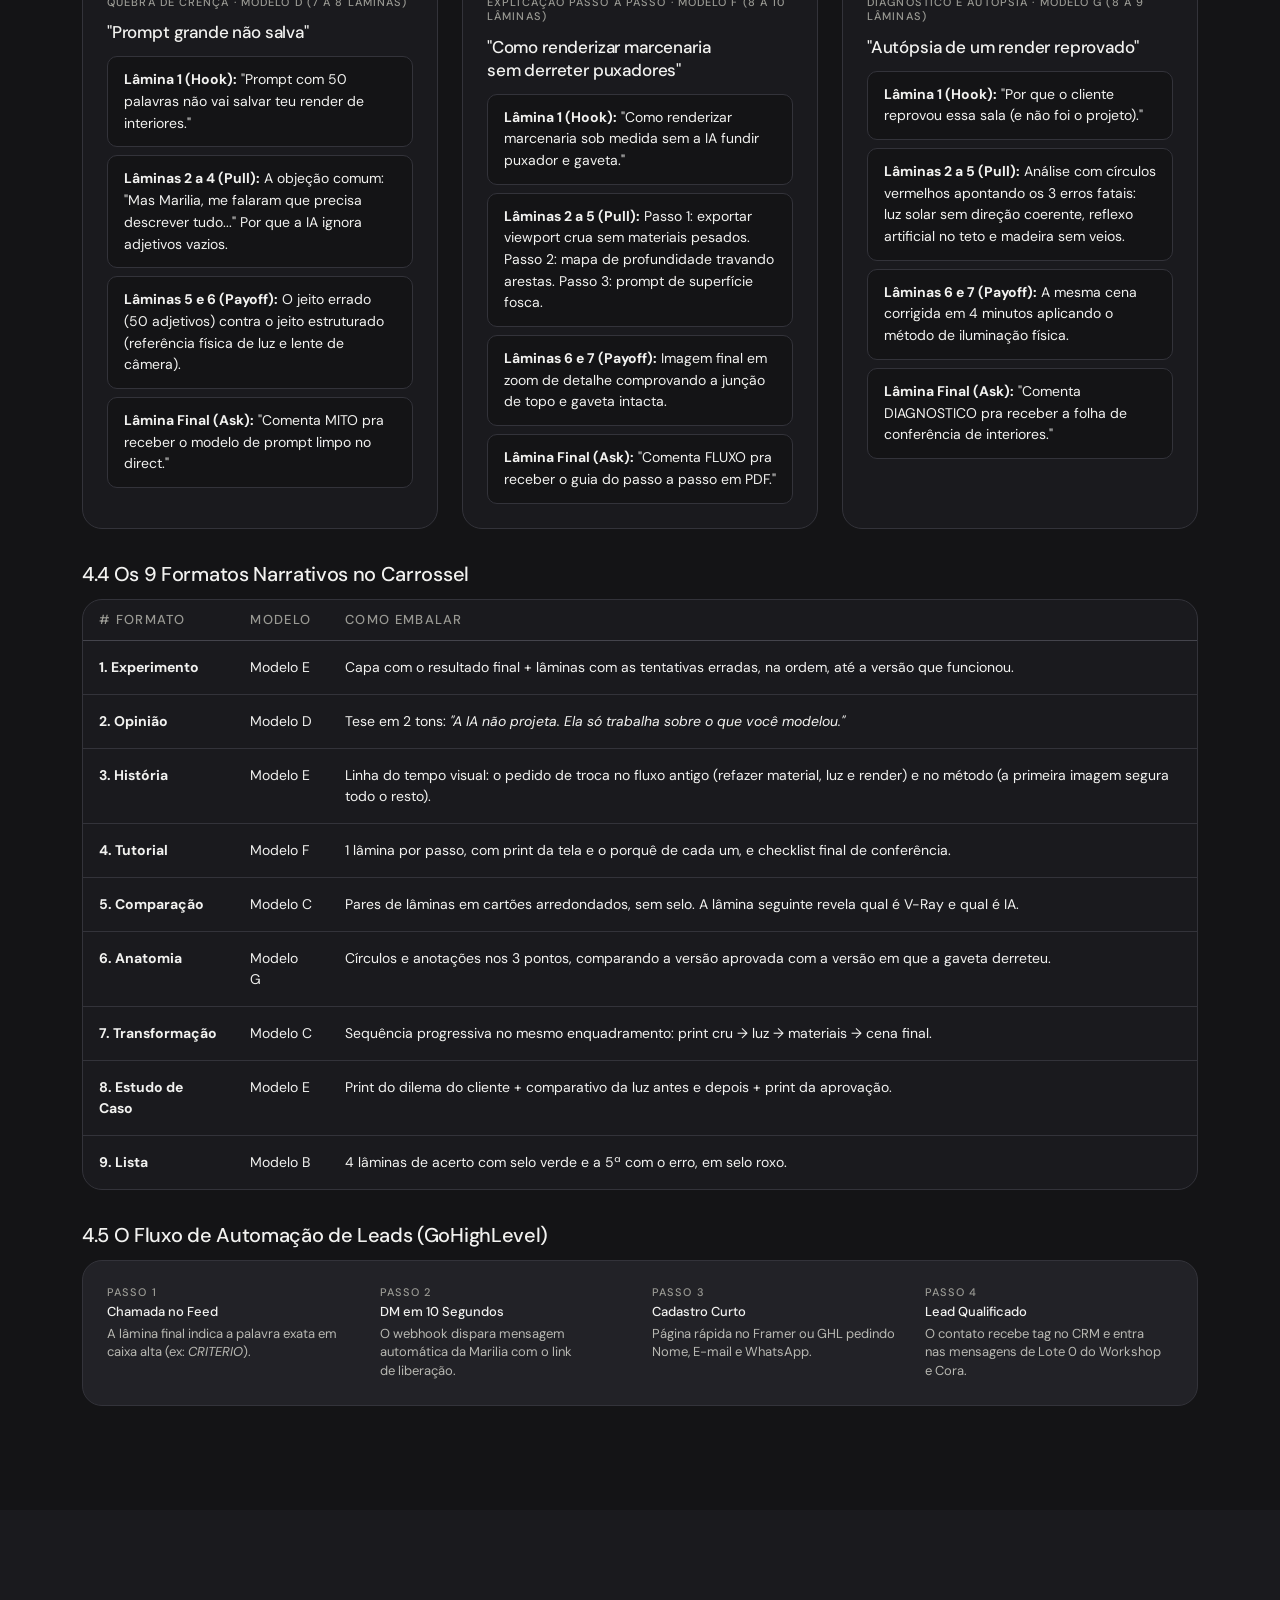
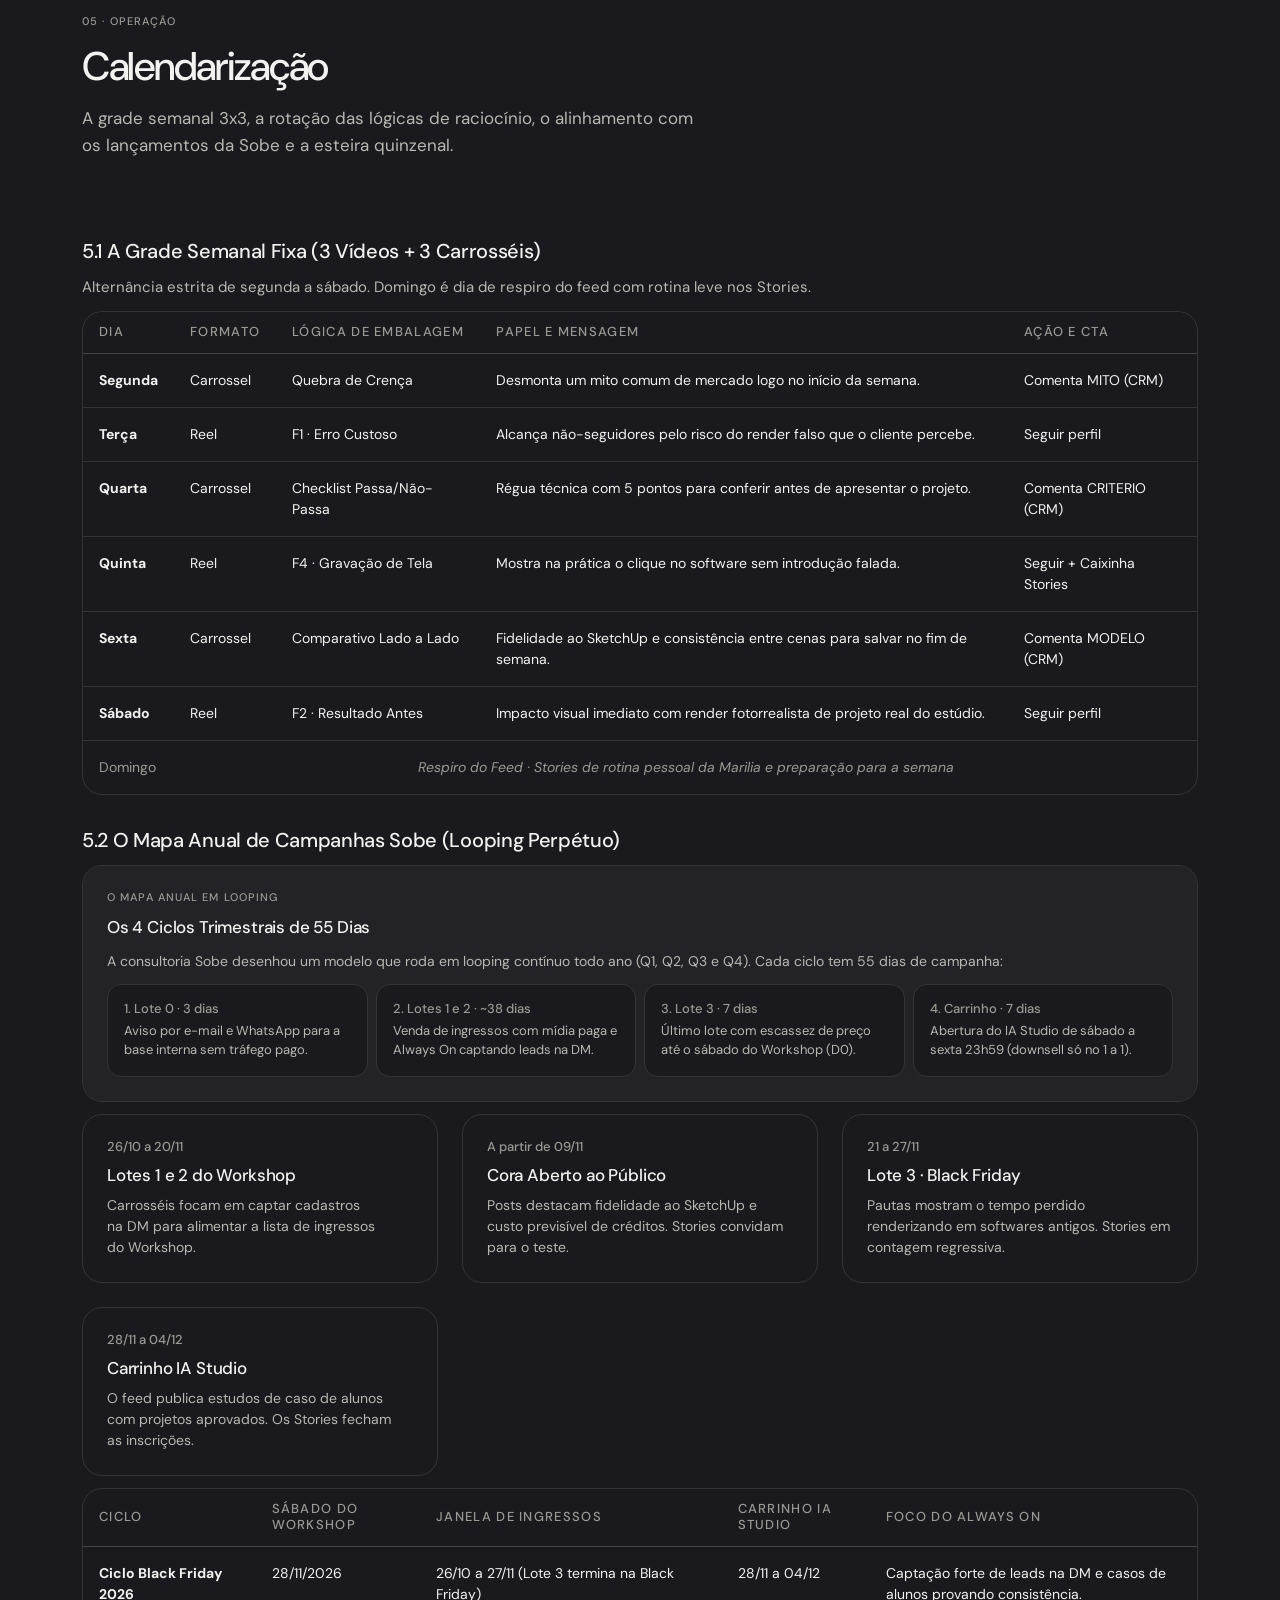
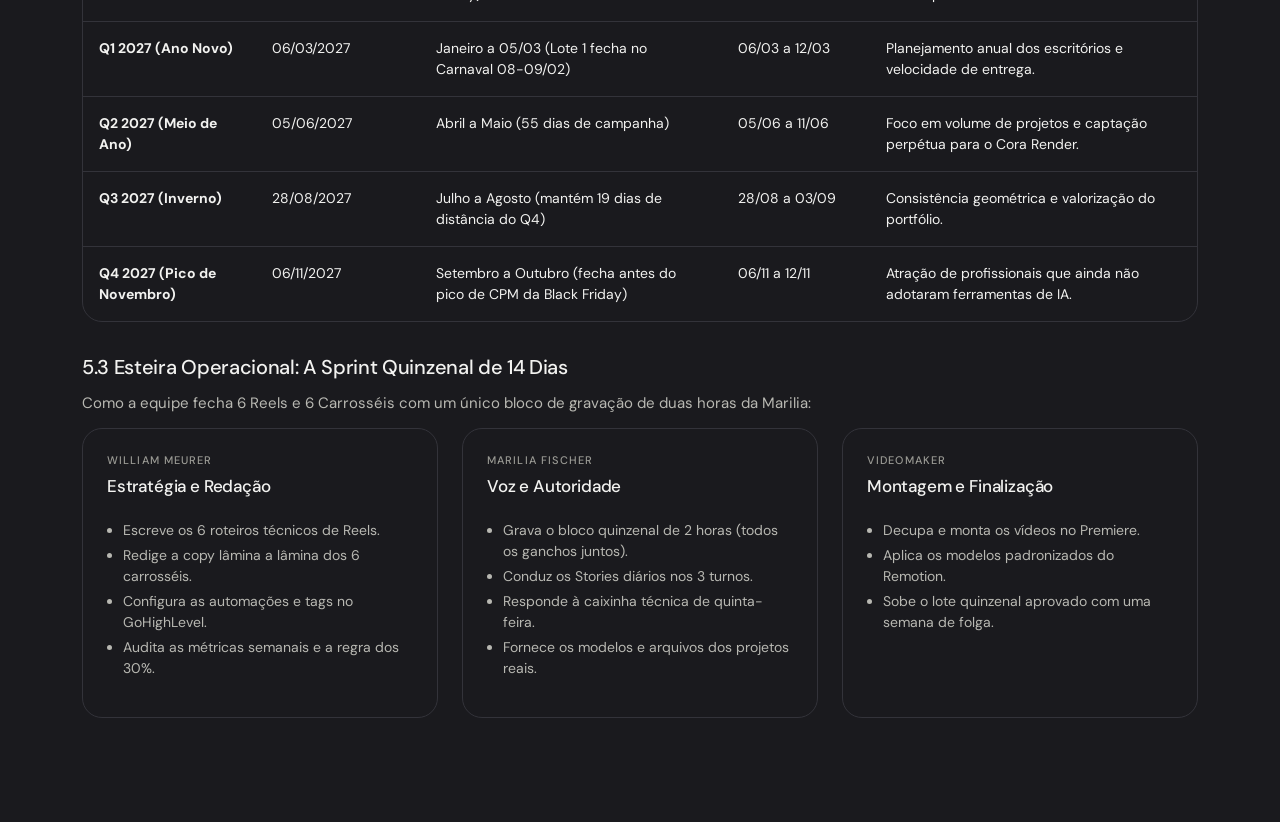
==== commit 11b5073f: "refactor: reorganiza o playbook na ordem de produção Estratégia, Voz e Regras, Reels, Carrossel e Ca" ====
--- a/index.html
+++ b/index.html
@@ -1397,9 +1397,9 @@
     </a>
     <nav class="nav-playbook">
       <a href="#estrategia">1. Estratégia</a>
-      <a href="#carrossel">2. Tudo sobre Carrossel</a>
+      <a href="#voz">2. Voz e Regras</a>
       <a href="#reels">3. Tudo sobre Reels</a>
-      <a href="#formatos-narrativos">4. Matriz de Formatos</a>
+      <a href="#carrossel">4. Tudo sobre Carrossel</a>
       <a href="#calendarizacao">5. Calendarização</a>
     </nav>
     <button class="btn btn--discreto btn--icone" type="button" data-alternar-tema aria-label="Alternar tema" style="margin-left:8px;">
@@ -1438,10 +1438,10 @@
       <div class="cab-secao">
         <span class="t-sobrelinha suave">01 · Estrutura</span>
         <h2 class="t-h1">A Estratégia</h2>
-        <p>As duas forças do público, o papel de cada canal e o alinhamento com a consultoria Sobe.</p>
+        <p>As duas forças do público, o papel de cada canal e as 4 editorias.</p>
       </div>
 
-      <!-- 1.1 As Forças de Mercado -->
+<!-- 1.1 As Forças de Mercado -->
       <div class="pilha" style="gap:var(--e-3);">
         <h3 class="t-h3">1.1 As Duas Forças do Público</h3>
         <p class="t-corpo" style="color:var(--texto-2);">
@@ -1465,7 +1465,7 @@
         </div>
       </div>
 
-      <!-- 1.2 O Papel dos Canais -->
+<!-- 1.2 O Papel dos Canais -->
       <div class="pilha" style="gap:var(--e-3);">
         <h3 class="t-h3">1.2 O Papel Tático de Cada Canal</h3>
         <div class="grade-cards">
@@ -1493,7 +1493,7 @@
         </div>
       </div>
 
-      <!-- 1.3 As 4 Editorias -->
+<!-- 1.3 As 4 Editorias -->
       <div class="pilha" style="gap:var(--e-3);">
         <h3 class="t-h3">1.3 As 4 Editorias Estratégicas</h3>
         <div class="cartao" style="padding:0;overflow:hidden;">
@@ -1536,10 +1536,760 @@
         </div>
       </div>
 
-      <!-- 1.4 Alinhamento Comercial -->
+    </div>
+  </section>
+
+
+  <!-- ================================================================= -->
+  <!-- 2. VOZ E REGRAS                                                   -->
+  <!-- ================================================================= -->
+  <section id="voz" class="secao">
+    <div class="envelope pilha" style="gap:var(--e-6);">
+      
+      <div class="cab-secao">
+        <span class="t-sobrelinha suave">02 · Voz</span>
+        <h2 class="t-h1">Voz e Regras</h2>
+        <p>Como a Marilia fala e as regras que valem para todo reel e carrossel.</p>
+      </div>
+
+      <!-- 2.1 Como a Marilia Fala -->
       <div class="pilha" style="gap:var(--e-3);">
-        <h3 class="t-h3">1.4 Alinhamento com os Lançamentos</h3>
-        
+        <h3 class="t-h3">2.1 Como a Marilia Fala</h3>
+        <div class="grade-cards">
+          <div class="cartao pilha" style="gap:var(--e-2);">
+            <strong class="t-rotulo">Como a Marilia Fala</strong>
+            <ul class="t-corpo-p pilha" style="color:var(--texto-2);gap:var(--e-1);padding-left:var(--e-4);">
+              <li>Usa "a gente" e "tu" natural.</li>
+              <li>Frases curtas (mediana de 15 palavras).</li>
+              <li>Mostra o render ruim antes do bom para gerar confiança.</li>
+              <li>Explica o motivo técnico por trás de cada ajuste.</li>
+            </ul>
+          </div>
+          <div class="cartao pilha" style="gap:var(--e-2);">
+            <strong class="t-rotulo">O que Evitar</strong>
+            <ul class="t-corpo-p pilha" style="color:var(--texto-2);gap:var(--e-1);padding-left:var(--e-4);">
+              <li>Sem "você" formal no corpo da fala nem tom distante de folheto.</li>
+              <li>Não prometer economia de tempo no gancho (tempo perde de qualidade).</li>
+              <li>Sem frases prontas de curso ("invista no seu futuro").</li>
+              <li>Cortar travessões e construções negativas na fala.</li>
+            </ul>
+          </div>
+        </div>
+      </div>
+
+<!-- 2.2 Checklist de Rastreio Anti-Slop -->
+      <div class="pilha" style="gap:var(--e-3);">
+        <h3 class="t-h3">2.2 Regras de Ouro de Execução (Checklist DNA)</h3>
+        <div class="grade-cards">
+          <div class="cartao pilha" style="gap:var(--e-2);">
+            <span class="t-sobrelinha suave">Regra 1 · Gancho Firme</span>
+            <strong class="t-h4">Risco ou Ganho em 3s</strong>
+            <p class="t-corpo-p" style="color:var(--texto-2);">O gancho precisa mostrar na primeira frase o que o arquiteto ganha ou o que ele corre risco de perder se deslizar a tela. Tempo economizado não abre gancho.</p>
+          </div>
+          <div class="cartao pilha" style="gap:var(--e-2);">
+            <span class="t-sobrelinha suave">Regra 2 · Pronomes Calibrados</span>
+            <strong class="t-h4">"Você" no Gancho, "Tu" no Corpo</strong>
+            <p class="t-corpo-p" style="color:var(--texto-2);">O gancho inicial usa "você" para alcance amplo e retenção fria; o miolo e a locução da Marilia usam "tu" e "a gente" natural.</p>
+          </div>
+          <div class="cartao pilha" style="gap:var(--e-2);">
+            <span class="t-sobrelinha suave">Regra 3 · Protagonismo</span>
+            <strong class="t-h4">O Projeto é o Herói</strong>
+            <p class="t-corpo-p" style="color:var(--texto-2);">A IA nunca é vendida como mágica independente. O arquiteto é o diretor de arte que comanda e a ferramenta apenas executa a luz e o acabamento.</p>
+          </div>
+        </div>
+      </div>
+
+    </div>
+  </section>
+
+
+  <!-- ================================================================= -->
+  <!-- 3. TUDO SOBRE REELS                                               -->
+  <!-- ================================================================= -->
+  <section id="reels" class="secao secao--superficie">
+    <div class="envelope pilha" style="gap:var(--e-6);">
+      
+      <div class="cab-secao">
+        <span class="t-sobrelinha suave">03 · Vídeo Curto</span>
+        <h2 class="t-h1">Tudo sobre Reels</h2>
+        <p>A esteira de vídeos verticais focada exclusivamente em atrair novos arquitetos.</p>
+      </div>
+
+<!-- 3.1 Papel -->
+      <div class="pilha" style="gap:var(--e-2);">
+        <h3 class="t-h3">3.1 O Papel Tático do Reel</h3>
+        <p class="t-corpo" style="color:var(--texto-2);max-width:64ch;">
+          O Reel é uma ferramenta de atração fria. Nenhum reel vende diretamente. A meta operacional é alcançar mais de 60% de contas não-seguidoras e conduzir os novos visitantes para o perfil.
+        </p>
+      </div>
+
+<!-- 3.2 As 5 Batidas no Tempo -->
+      <div class="pilha" style="gap:var(--e-3);">
+        <h3 class="t-h3">3.2 A Estrutura em 5 Batidas no Tempo (Régua de 45 Segundos)</h3>
+        <div class="grade-cards" style="grid-template-columns:repeat(auto-fit,minmax(190px,1fr));">
+          <div class="cartao pilha" style="gap:var(--e-2);">
+            <span class="t-sobrelinha suave">0 a 3s</span>
+            <h4 class="t-h4">1. The Hook</h4>
+            <p class="t-legenda" style="color:var(--texto-2);">Primeira frase dita direto no ponto, mostrando o erro em zoom ou o render pronto.</p>
+          </div>
+          <div class="cartao pilha" style="gap:var(--e-2);">
+            <span class="t-sobrelinha suave">3 a 8s</span>
+            <h4 class="t-h4">2. The Promise</h4>
+            <p class="t-legenda" style="color:var(--texto-2);">Validação rápida: "Vou te mostrar os dois comandos que corrigem isso na prática."</p>
+          </div>
+          <div class="cartao pilha" style="gap:var(--e-2);">
+            <span class="t-sobrelinha suave">8 a 25s</span>
+            <h4 class="t-h4">3. The Pull</h4>
+            <p class="t-legenda" style="color:var(--texto-2);">Cortes rápidos mostrando o modelo cru ou o que deu errado antes de mostrar a solução.</p>
+          </div>
+          <div class="cartao pilha" style="gap:var(--e-2);">
+            <span class="t-sobrelinha suave">25 a 40s</span>
+            <h4 class="t-h4">4. The Payoff</h4>
+            <p class="t-legenda" style="color:var(--texto-2);">A imagem aprovada com luz correta e medidas preservadas. A técnica utilizável.</p>
+          </div>
+          <div class="cartao pilha" style="gap:var(--e-2);">
+            <span class="t-sobrelinha suave">40 a 48s</span>
+            <h4 class="t-h4">5. The Ask</h4>
+            <p class="t-legenda" style="color:var(--texto-2);">Fecho fixo de autoridade da Marilia convidando para seguir o perfil.</p>
+          </div>
+        </div>
+      </div>
+
+<!-- 3.3 As 8 Famílias com Scripts -->
+      <div class="pilha" style="gap:var(--e-3);">
+        <h3 class="t-h3">3.3 As 8 Famílias de Ganchos e Roteiros (Scripts Prontos)</h3>
+        <div class="grade-cards">
+          <!-- F1 -->
+          <div class="cartao pilha" style="gap:var(--e-2);">
+            <div class="linha" style="justify-content:space-between;align-items:center;">
+              <span class="t-sobrelinha suave">F1 · Erro Custoso</span>
+              <button class="btn btn--discreto btn--p" onclick="copiarTexto(this)">Copiar</button>
+            </div>
+            <h4 class="t-h4">Nomeia um erro que custa o cliente</h4>
+            <div class="caixa-roteiro">
+              "Esse render foi reprovado. E não foi por causa do projeto. O cliente não sabe termos de 3D, mas sente quando o piso reflete como espelho e não tem luz de contato. O problema não é a IA: é que a gente não deu pra ela a informação certa. Olha como muda quando a gente trava o ângulo da câmera e define o desgaste do material. Eu sou a Marilia, do 9barra7, e te ensino a renderizar com IA respeitando e valorizando o teu projeto. Me acompanha aqui pra ver mais."
+            </div>
+          </div>
+
+          <!-- F2 -->
+          <div class="cartao pilha" style="gap:var(--e-2);">
+            <div class="linha" style="justify-content:space-between;align-items:center;">
+              <span class="t-sobrelinha suave">F2 · Resultado Antes</span>
+              <button class="btn btn--discreto btn--p" onclick="copiarTexto(this)">Copiar</button>
+            </div>
+            <h4 class="t-h4">Entrega a imagem pronta primeiro</h4>
+            <div class="caixa-roteiro">
+              "Essa imagem parece fotografia de revista de arquitetura, mas saiu direto dessa modelagem simples do SketchUp. O segredo não tá em encher o prompt de palavras mágicas: tá em como você ensina a IA a ler a geometria original sem inventar marcenaria. Repara na fidelidade dessa esquadria. Eu sou a Marilia, do 9barra7, e te ensino a renderizar com IA respeitando e valorizando o teu projeto. Me acompanha aqui pra ver mais."
+            </div>
+          </div>
+
+          <!-- F3 -->
+          <div class="cartao pilha" style="gap:var(--e-2);">
+            <div class="linha" style="justify-content:space-between;align-items:center;">
+              <span class="t-sobrelinha suave">F3 · Contradição</span>
+              <button class="btn btn--discreto btn--p" onclick="copiarTexto(this)">Copiar</button>
+            </div>
+            <h4 class="t-h4">Derruba o senso comum do mercado</h4>
+            <div class="caixa-roteiro">
+              "Colocar ultra-realista 8k no teu prompt só tá deixando teu render com cara de falso. A IA não entende adjetivos vazios: ela precisa de referências óticas de lente, ângulo e iluminação física real. Quando você substitui adjetivo por física de iluminação, olha o que acontece com a cena. Eu sou a Marilia, do 9barra7, e te ensino a renderizar com IA respeitando e valorizando o teu projeto. Me acompanha aqui pra ver mais."
+            </div>
+          </div>
+
+          <!-- F4 -->
+          <div class="cartao pilha" style="gap:var(--e-2);">
+            <div class="linha" style="justify-content:space-between;align-items:center;">
+              <span class="t-sobrelinha suave">F4 · Gravação de Tela</span>
+              <button class="btn btn--discreto btn--p" onclick="copiarTexto(this)">Copiar</button>
+            </div>
+            <h4 class="t-h4">Direto no software sem introdução</h4>
+            <div class="caixa-roteiro">
+              "É exatamente aqui que 90% dos arquitetos erram na hora de renderizar marcenaria com IA. Se você não travar o mapa de profundidade, o puxador derrete e a gaveta se funde na bancada. Olha o clique que resolve isso em 3 segundos. Eu sou a Marilia, do 9barra7, e te ensino a renderizar com IA respeitando e valorizando o teu projeto. Me acompanha aqui pra ver mais."
+            </div>
+          </div>
+
+          <!-- F5 -->
+          <div class="cartao pilha" style="gap:var(--e-2);">
+            <div class="linha" style="justify-content:space-between;align-items:center;">
+              <span class="t-sobrelinha suave">F5 · Bastidor Real</span>
+              <button class="btn btn--discreto btn--p" onclick="copiarTexto(this)">Copiar</button>
+            </div>
+            <h4 class="t-h4">Entrega sob pressão real de prazo</h4>
+            <div class="caixa-roteiro">
+              "O cliente pediu uma versão noturna dessa fachada faltando duas horas pra reunião de apresentação. No fluxo antigo eu teria que refazer todo o setup de luz no V-Ray e esperar a noite inteira. Com o método, eu converti os pontos de luz na IA mantendo as esquadrias idênticas ao projeto. O projeto foi aprovado sem alterações. Eu sou a Marilia, do 9barra7, e te ensino a renderizar com IA respeitando e valorizando o teu projeto. Me acompanha aqui pra ver mais."
+            </div>
+          </div>
+
+          <!-- F6 -->
+          <div class="cartao pilha" style="gap:var(--e-2);">
+            <div class="linha" style="justify-content:space-between;align-items:center;">
+              <span class="t-sobrelinha suave">F6 · Comparação com Critério</span>
+              <button class="btn btn--discreto btn--p" onclick="copiarTexto(this)">Copiar</button>
+            </div>
+            <h4 class="t-h4">Compara duas imagens com critério visual</h4>
+            <div class="caixa-roteiro">
+              "Qual dessas duas imagens foi feita por IA amadora? Repara nessa quina de gesso. Enquanto uma imagem tem sombra de contato e chanfro real, a outra funde o teto na parede sem oclusão de ambiente. É esse detalhe sutil que faz o cliente rejeitar a apresentação. Eu sou a Marilia, do 9barra7, e te ensino a renderizar com IA respeitando e valorizando o teu projeto. Me acompanha aqui pra ver mais."
+            </div>
+          </div>
+
+          <!-- F7 -->
+          <div class="cartao pilha" style="gap:var(--e-2);">
+            <div class="linha" style="justify-content:space-between;align-items:center;">
+              <span class="t-sobrelinha suave">F7 · Explicação Rápida · Fora da rodada</span>
+              <button class="btn btn--discreto btn--p" onclick="copiarTexto(this)">Copiar</button>
+            </div>
+            <h4 class="t-h4">Passo a passo direto de um comando essencial</h4>
+            <div class="caixa-roteiro">
+              "Se a tua marcenaria tá saindo borrada na IA, você esqueceu dessa caixa de seleção. Quando você ativa o controle geométrico antes de gerar a cena, a IA mantém a espessura exata da prateleira e a quina do armário. Olha a diferença desse detalhe antes e depois do clique. Eu sou a Marilia, do 9barra7, e te ensino a renderizar com IA respeitando e valorizando o teu projeto. Me acompanha aqui pra ver mais."
+            </div>
+          </div>
+
+          <!-- F8 -->
+          <div class="cartao pilha" style="gap:var(--e-2);">
+            <div class="linha" style="justify-content:space-between;align-items:center;">
+              <span class="t-sobrelinha suave">F8 · Checklist de 3 Pontos · Fora da rodada</span>
+              <button class="btn btn--discreto btn--p" onclick="copiarTexto(this)">Copiar</button>
+            </div>
+            <h4 class="t-h4">Conferência rápida antes de enviar a imagem</h4>
+            <div class="caixa-roteiro">
+              "Três coisas pra conferir no teu render antes de mandar pro cliente: primeiro, o reflexo do vidro tá alinhado com a janela? Segundo, o rodapé tem sombra de contato com o piso? Terceiro, a textura da madeira tá na mesma direção em todas as portas? Se passou nos três, pode apresentar com segurança. Eu sou a Marilia, do 9barra7, e te ensino a renderizar com IA respeitando e valorizando o teu projeto. Me acompanha aqui pra ver mais."
+            </div>
+          </div>
+        </div>
+      </div>
+
+<!-- 3.4 Fecho Fixo -->
+      <div class="pilha" style="gap:var(--e-3);">
+        <h3 class="t-h3">3.4 O Fecho Obrigatório</h3>
+        <div class="bloco-regra">
+          <span class="t-sobrelinha suave">O Fecho Falado Fixo (Últimos 8 segundos)</span>
+          <p class="t-h4" style="color:var(--texto);margin-top:var(--e-1);">
+            "Eu sou a Marilia, do 9barra7, e te ensino a renderizar com IA respeitando e valorizando o teu projeto. Me acompanha aqui pra ver mais conteúdos assim."
+          </p>
+        </div>
+      </div>
+
+<!-- 3.5 Matriz de Formatos Narrativos -->
+      <div id="formatos-narrativos" class="pilha" style="gap:var(--e-3);">
+        <h3 class="t-h3">3.5 Matriz de Formatos Narrativos & Ganchos (Só Depois da Rodada)</h3>
+        <p class="t-corpo" style="color:var(--texto-2);">
+          Os 9 formatos narrativos e fórmulas de abertura aplicados a Vídeos (Reels) e Carrosséis, no território <em>"A imagem é o que aprova o projeto"</em>. Nos reels, entram só depois da rodada de 36, que varia apenas o gancho.
+        </p>
+        <p class="t-corpo" style="color:var(--texto-2);">
+          Cada formato combina um jeito de prender a atenção com a família de gancho do reel (seção 3.3) e o modelo de carrossel (seção 4.3):
+        </p>
+
+        <div class="cartao" style="padding:0;overflow-x:auto;">
+          <table class="tabela-quadro">
+            <thead>
+              <tr>
+                <th># Formato</th>
+                <th>O que Prende</th>
+                <th>Gancho no 9barra7</th>
+                <th>Família e Carrossel</th>
+              </tr>
+            </thead>
+            <tbody>
+              <tr>
+                <td><strong>1. Experimento</strong></td>
+                <td>Quem fala vira cobaia de um teste real, com risco visível. A curiosidade é pelo desfecho.</td>
+                <td><em>"Você já tentou renderizar vidro com IA? Eu testei o pior cenário: fachada de vidro com sol do meio-dia. Deu nisso."</em></td>
+                <td><strong>F5 · Bastidor Real</strong><br><span style="color:var(--texto-2);font-size:var(--t-legenda-tam);">Modelo E · Estudo de Caso</span></td>
+              </tr>
+              <tr>
+                <td><strong>2. Opinião</strong></td>
+                <td>Paradoxo e opinião forte de quem está na prática. Quebra a expectativa logo na primeira frase.</td>
+                <td><em>"A IA não sabe absolutamente nada de arquitetura. E mesmo assim ela pode ser a melhor assistente de render que você já teve."</em></td>
+                <td><strong>F3 · Contradição</strong><br><span style="color:var(--texto-2);font-size:var(--t-legenda-tam);">Modelo D · Quebra de Crença</span></td>
+              </tr>
+              <tr>
+                <td><strong>3. História</strong></td>
+                <td>Autoridade de quem viveu o problema e contraste entre o jeito antigo e o atual.</td>
+                <td><em>"Em dez anos fazendo render de arquitetura, a frase que eu mais temia ouvir do cliente era: e se a gente trocar o piso?"</em></td>
+                <td><strong>F5 · Bastidor Real</strong><br><span style="color:var(--texto-2);font-size:var(--t-legenda-tam);">Modelo E · Estudo de Caso</span></td>
+              </tr>
+              <tr>
+                <td><strong>4. Tutorial</strong></td>
+                <td>Promessa de resultado claro, sem a barreira técnica de sempre.</td>
+                <td><em>"Vou te mostrar como transformar um print cru do SketchUp num render de catálogo em três passos, sem a IA tirar nenhuma parede do lugar."</em></td>
+                <td><strong>F4 · Gravação de Tela</strong><br><span style="color:var(--texto-2);font-size:var(--t-legenda-tam);">Modelo F · Passo a Passo</span></td>
+              </tr>
+              <tr>
+                <td><strong>5. Comparação</strong></td>
+                <td>Desafio de percepção lado a lado (A contra B). Provoca o olho crítico do arquiteto.</td>
+                <td><em>"Um desses renders saiu do V-Ray. O outro saiu da IA. Você consegue dizer qual é qual?"</em></td>
+                <td><strong>F6 · Comparação com Critério</strong><br><span style="color:var(--texto-2);font-size:var(--t-legenda-tam);">Modelo C · Lado a Lado</span></td>
+              </tr>
+              <tr>
+                <td><strong>6. Anatomia</strong></td>
+                <td>Abre o mecanismo que ninguém vê: por que essa imagem parece real.</td>
+                <td><em>"A IA não sabe ler planta nem espessura de parede. Então como ela acertou exatamente essa marcenaria?"</em></td>
+                <td><strong>F2 · Resultado Antes</strong><br><span style="color:var(--texto-2);font-size:var(--t-legenda-tam);">Modelo G · Diagnóstico e Autópsia</span></td>
+              </tr>
+              <tr>
+                <td><strong>7. Transformação</strong></td>
+                <td>Antes e depois extremo: entrada simples (print cru) e saída que impressiona.</td>
+                <td><em>"Essa imagem saiu desse print sem textura do SketchUp. E nenhuma parede mudou de lugar."</em></td>
+                <td><strong>F2 · Resultado Antes</strong><br><span style="color:var(--texto-2);font-size:var(--t-legenda-tam);">Modelo C · Lado a Lado</span></td>
+              </tr>
+              <tr>
+                <td><strong>8. Estudo de Caso</strong></td>
+                <td>Caso real, com números e a virada que destravou o resultado.</td>
+                <td><em>"Esse projeto ficou [3 semanas] travado na aprovação. E o problema não era o projeto."</em></td>
+                <td><strong>F5 · Bastidor Real</strong><br><span style="color:var(--texto-2);font-size:var(--t-legenda-tam);">Modelo E · Estudo de Caso</span></td>
+              </tr>
+              <tr>
+                <td><strong>9. Lista</strong></td>
+                <td>Lista útil com um aviso honesto de limite, que dá credibilidade.</td>
+                <td><em>"Quatro coisas que a IA já faz muito bem no teu render, e uma que, se você tentar, vai te fazer passar vergonha com o cliente."</em></td>
+                <td><strong>F1 · Erro Custoso</strong><br><span style="color:var(--texto-2);font-size:var(--t-legenda-tam);">Modelo B · Checklist e Auditoria</span></td>
+              </tr>
+            </tbody>
+          </table>
+        </div>
+      </div>
+
+<!-- 3.6 Scripts dos Formatos Narrativos -->
+      <div class="pilha" style="gap:var(--e-3);">
+        <h3 class="t-h3">3.6 Scripts Prontos dos Formatos Narrativos</h3>
+        <p class="t-corpo" style="color:var(--texto-2);">
+          Clique em copiar para extrair a fala completa para o Reels. A embalagem de cada formato no carrossel está na seção 4.4.
+        </p>
+
+        <div class="grade-cards">
+          <!-- Card 1: Experimento -->
+          <div class="cartao pilha" style="gap:var(--e-2);">
+            <div class="linha" style="justify-content:space-between;align-items:center;">
+              <span class="t-sobrelinha suave">01 · Experimento (F5 · Bastidor Real / Modelo E)</span>
+              <button class="btn btn--discreto btn--p" onclick="copiarTexto(this)">Copiar</button>
+            </div>
+            <h4 class="t-h4">O teste do vidro com sol a pino</h4>
+            <div class="caixa-roteiro">
+              "Você já tentou renderizar vidro com IA? Eu testei o pior cenário: fachada de vidro com sol do meio-dia. Deu nisso. Na primeira tentativa, o reflexo inventou um prédio que não existe e a esquadria entortou. Quando falta informação, a IA inventa. Então, no meu processo, eu mudei duas coisas. Mandei junto o print do projeto, com o ponto de vista que ela tinha que seguir. E escrevi no prompt o que ela não podia alterar: a modulação da esquadria. Porque quanto mais controle eu tenho, menos ela inventa. Olha a segunda versão. Eu sou a Marilia, do 9barra7, e te ensino a renderizar com IA respeitando e valorizando o teu projeto. Me acompanha aqui pra ver mais conteúdos assim."
+            </div>
+          </div>
+
+          <!-- Card 2: Opinião -->
+          <div class="cartao pilha" style="gap:var(--e-2);">
+            <div class="linha" style="justify-content:space-between;align-items:center;">
+              <span class="t-sobrelinha suave">02 · Opinião (F3 · Contradição / Modelo D)</span>
+              <button class="btn btn--discreto btn--p" onclick="copiarTexto(this)">Copiar</button>
+            </div>
+            <h4 class="t-h4">A IA não sabe nada de arquitetura</h4>
+            <div class="caixa-roteiro">
+              "A IA não sabe absolutamente nada de arquitetura. E mesmo assim ela pode ser a melhor assistente de render que você já teve. Ela não sabe a espessura de uma alvenaria. Não sabe o que é MDF naval. Se tu deixar ela interpretar o projeto sozinha, sai aberração. Por isso, no meu processo, quem manda é o projeto. Eu dou pra ela a planta, as informações do projeto e o ponto de vista que ela precisa seguir. E aí ela faz o que faz bem: luz e textura. A IA não projeta. Quem projeta é tu. Eu sou a Marilia, do 9barra7, e te ensino a renderizar com IA respeitando e valorizando o teu projeto. Me acompanha aqui pra ver mais conteúdos assim."
+            </div>
+          </div>
+
+          <!-- Card 3: História -->
+          <div class="cartao pilha" style="gap:var(--e-2);">
+            <div class="linha" style="justify-content:space-between;align-items:center;">
+              <span class="t-sobrelinha suave">03 · História (F5 · Bastidor Real / Modelo E)</span>
+              <button class="btn btn--discreto btn--p" onclick="copiarTexto(this)">Copiar</button>
+            </div>
+            <h4 class="t-h4">A frase que eu mais temia na apresentação</h4>
+            <div class="caixa-roteiro">
+              "Em dez anos fazendo render de arquitetura, a frase que eu mais temia ouvir do cliente era: e se a gente trocar o piso? No fluxo antigo, trocar o piso era refazer material, luz e render. Mais dois dias, e o cliente esfriando enquanto esperava. Hoje eu troco o piso e todo o resto continua igual: a mesma marcenaria, a mesma luz, o mesmo ângulo. Porque no meu processo a primeira imagem define o que não pode mudar, e as próximas partem dela. O cliente vê a alteração com o projeto ainda fresco na cabeça. Eu sou a Marilia, do 9barra7, e te ensino a renderizar com IA respeitando e valorizando o teu projeto. Me acompanha aqui pra ver mais conteúdos assim."
+            </div>
+          </div>
+
+          <!-- Card 4: Tutorial -->
+          <div class="cartao pilha" style="gap:var(--e-2);">
+            <div class="linha" style="justify-content:space-between;align-items:center;">
+              <span class="t-sobrelinha suave">04 · Tutorial (F4 · Gravação de Tela / Modelo F)</span>
+              <button class="btn btn--discreto btn--p" onclick="copiarTexto(this)">Copiar</button>
+            </div>
+            <h4 class="t-h4">Do print do SketchUp ao render fiel em 3 passos</h4>
+            <div class="caixa-roteiro">
+              "Vou te mostrar como transformar um print cru do SketchUp num render de catálogo em três passos, sem a IA tirar nenhuma parede do lugar. O primeiro, no meu processo, é o print com o ponto de vista certo. Porque o enquadramento que eu mando é o enquadramento que ela segue. O segundo é mandar junto a planta e as informações do projeto. Porque quando falta informação, a IA inventa. O terceiro é o prompt estruturado, dizendo o que ela pode e principalmente o que ela não pode alterar. É ele que trava a geometria. Olha essa marcenaria: a mesma modulação do modelo. Eu sou a Marilia, do 9barra7, e te ensino a renderizar com IA respeitando e valorizando o teu projeto. Me acompanha aqui pra ver mais conteúdos assim."
+            </div>
+          </div>
+
+          <!-- Card 5: Comparação -->
+          <div class="cartao pilha" style="gap:var(--e-2);">
+            <div class="linha" style="justify-content:space-between;align-items:center;">
+              <span class="t-sobrelinha suave">05 · Comparação (F6 · Comparação com Critério / Modelo C)</span>
+              <button class="btn btn--discreto btn--p" onclick="copiarTexto(this)">Copiar</button>
+            </div>
+            <h4 class="t-h4">V-Ray ou IA: você sabe dizer qual é qual?</h4>
+            <div class="caixa-roteiro">
+              "Um desses renders saiu do V-Ray. O outro saiu da IA. Você consegue dizer qual é qual? Repara no reflexo do porcelanato. Agora olha a sombra de contato embaixo da marcenaria. Se tu ficou em dúvida, era essa a ideia. O que faz uma imagem parecer real é a decisão de luz e de material. E essa decisão é do arquiteto, em qualquer ferramenta. No meu processo, ela vai escrita no prompt, com o que a IA pode e o que ela não pode mudar. E mesmo assim eu confiro cada detalhe antes de mandar pro cliente, porque a IA ainda erra. Eu sou a Marilia, do 9barra7, e te ensino a renderizar com IA respeitando e valorizando o teu projeto. Me acompanha aqui pra ver mais conteúdos assim."
+            </div>
+          </div>
+
+          <!-- Card 6: Anatomia -->
+          <div class="cartao pilha" style="gap:var(--e-2);">
+            <div class="linha" style="justify-content:space-between;align-items:center;">
+              <span class="t-sobrelinha suave">06 · Anatomia (F2 · Resultado Antes / Modelo G)</span>
+              <button class="btn btn--discreto btn--p" onclick="copiarTexto(this)">Copiar</button>
+            </div>
+            <h4 class="t-h4">Por que essa marcenaria parece real</h4>
+            <div class="caixa-roteiro">
+              "A IA não sabe ler planta nem espessura de parede. Então como ela acertou exatamente essa marcenaria? Três coisas. A primeira: a geometria veio do meu modelo. Eu mando o print com o ponto de vista e ela segue. A segunda é o prompt dizendo o que ela não pode alterar: modulação, espessura da prateleira e puxador. A terceira: o material vai descrito como ele é na obra, com veio e desgaste. Sem isso, a gaveta se funde na bancada e o puxador derrete. E é nesse encontro entre as peças que o cliente percebe que é IA. Eu sou a Marilia, do 9barra7, e te ensino a renderizar com IA respeitando e valorizando o teu projeto. Me acompanha aqui pra ver mais conteúdos assim."
+            </div>
+          </div>
+
+          <!-- Card 7: Transformação -->
+          <div class="cartao pilha" style="gap:var(--e-2);">
+            <div class="linha" style="justify-content:space-between;align-items:center;">
+              <span class="t-sobrelinha suave">07 · Transformação (F2 · Resultado Antes / Modelo C)</span>
+              <button class="btn btn--discreto btn--p" onclick="copiarTexto(this)">Copiar</button>
+            </div>
+            <h4 class="t-h4">Do print cru à imagem que o cliente entende</h4>
+            <div class="caixa-roteiro">
+              "Essa imagem saiu desse print sem textura do SketchUp. E nenhuma parede mudou de lugar. Teu cliente não tem obrigação de entender desenho em linha preta. Ele precisa sentir como é morar ali. Mas pra confiar no que vê, ele precisa ver o projeto, e não uma versão inventada dele. Repara na esquadria: mesma posição e mesma modulação do modelo. No meu processo, a IA recebe o print, a planta e o ponto de vista. Ela coloca luz e material. A geometria é do projeto. Eu sou a Marilia, do 9barra7, e te ensino a renderizar com IA respeitando e valorizando o teu projeto. Me acompanha aqui pra ver mais conteúdos assim."
+            </div>
+          </div>
+
+          <!-- Card 8: Estudo de Caso -->
+          <div class="cartao pilha" style="gap:var(--e-2);">
+            <div class="linha" style="justify-content:space-between;align-items:center;">
+              <span class="t-sobrelinha suave">08 · Estudo de Caso (F5 · Bastidor Real / Modelo E)</span>
+              <button class="btn btn--discreto btn--p" onclick="copiarTexto(this)">Copiar</button>
+            </div>
+            <h4 class="t-h4">O projeto travado na aprovação</h4>
+            <div class="caixa-roteiro">
+              "Esse projeto ficou [3 semanas] travado na aprovação. E o problema não era o projeto. O cliente achava [a suíte fria], mas não sabia explicar por quê. E cliente que não sabe explicar não aprova. Olhando a imagem, o problema era [a luz, branca demais e sem direção]. No meu processo, eu mudei só isso: [a temperatura da luz e o reflexo do piso], sem mexer em nenhuma parede. [Aprovado na reunião seguinte.] A imagem mostrou o que o desenho não conseguia mostrar. Eu sou a Marilia, do 9barra7, e te ensino a renderizar com IA respeitando e valorizando o teu projeto. Me acompanha aqui pra ver mais conteúdos assim."
+            </div>
+            <p class="t-legenda" style="color:var(--texto-3);">
+              <strong>Só com caso real</strong> do estúdio ou de aluno, com autorização. O que está entre colchetes vem do caso.
+            </p>
+          </div>
+
+          <!-- Card 9: Lista -->
+          <div class="cartao pilha" style="gap:var(--e-2);">
+            <div class="linha" style="justify-content:space-between;align-items:center;">
+              <span class="t-sobrelinha suave">09 · Lista (F1 · Erro Custoso / Modelo B)</span>
+              <button class="btn btn--discreto btn--p" onclick="copiarTexto(this)">Copiar</button>
+            </div>
+            <h4 class="t-h4">4 acertos da IA e 1 erro que queima o projeto</h4>
+            <div class="caixa-roteiro">
+              "Quatro coisas que a IA já faz muito bem no teu render, e uma que, se você tentar, vai te fazer passar vergonha com o cliente. Tecido ela já resolve bem. Vegetação de fundo também. Céu e luz de fim de tarde, mesma coisa. Agora, marcenaria sob medida sem trava de geometria é onde ela mais erra. O armário sai torto, a gaveta cola e o puxador derrete. Por isso, no meu processo, a marcenaria sempre parte do modelo, com o prompt dizendo o que ela não pode alterar. Porque é nesse detalhe que o cliente percebe que é IA. Eu sou a Marilia, do 9barra7, e te ensino a renderizar com IA respeitando e valorizando o teu projeto. Me acompanha aqui pra ver mais conteúdos assim."
+            </div>
+          </div>
+        </div>
+      </div>
+
+    </div>
+  </section>
+
+
+  <!-- ================================================================= -->
+  <!-- 4. TUDO SOBRE CARROSSEL                                           -->
+  <!-- ================================================================= -->
+  <section id="carrossel" class="secao">
+    <div class="envelope pilha" style="gap:var(--e-6);">
+      
+      <div class="cab-secao">
+        <span class="t-sobrelinha suave">04 · Formato Feed</span>
+        <h2 class="t-h1">Tudo sobre Carrossel</h2>
+        <p>A ferramenta de retenção técnica no feed e geração diária de leads no CRM.</p>
+      </div>
+
+<!-- 4.1 Papel -->
+      <div class="pilha" style="gap:var(--e-2);">
+        <h3 class="t-h3">4.1 O Papel Tático do Carrossel</h3>
+        <p class="t-corpo" style="color:var(--texto-2);max-width:64ch;">
+          O carrossel aprofunda o método e gera salvamento. Ele entrega o raciocínio completo no feed e usa a lâmina final para direcionar o arquiteto para a automação de DM no GoHighLevel.
+        </p>
+      </div>
+
+<!-- 4.2 Estrutura 5 Batidas -->
+      <div class="pilha" style="gap:var(--e-3);">
+        <h3 class="t-h3">4.2 A Estrutura em 5 Batidas (Lâmina por Lâmina)</h3>
+        <div class="grade-cards" style="grid-template-columns:repeat(auto-fit,minmax(190px,1fr));">
+          <div class="cartao pilha" style="gap:var(--e-2);">
+            <span class="t-sobrelinha suave">Lâmina 1</span>
+            <h4 class="t-h4">The Hook</h4>
+            <p class="t-legenda" style="color:var(--texto-2);">Interrompe o scroll. Render de alto impacto e título apontando um erro, contraste ou tese.</p>
+          </div>
+          <div class="cartao pilha" style="gap:var(--e-2);">
+            <span class="t-sobrelinha suave">Lâmina 2</span>
+            <h4 class="t-h4">The Promise</h4>
+            <p class="t-legenda" style="color:var(--texto-2);">Valida a capa. Resume o briefing em uma frase e garante que o conteúdo cumpre o que prometeu.</p>
+          </div>
+          <div class="cartao pilha" style="gap:var(--e-2);">
+            <span class="t-sobrelinha suave">Lâminas 3 a 6</span>
+            <h4 class="t-h4">The Pull</h4>
+            <p class="t-legenda" style="color:var(--texto-2);">Desenvolvimento técnico. Mostra o erro inicial da IA, o porquê do problema e o teste intermediário.</p>
+          </div>
+          <div class="cartao pilha" style="gap:var(--e-2);">
+            <span class="t-sobrelinha suave">Lâminas 7 e 8</span>
+            <h4 class="t-h4">The Payoff</h4>
+            <p class="t-legenda" style="color:var(--texto-2);">A entrega do método. Comparativo do modelo com o render aprovado e a regra prática de execução.</p>
+          </div>
+          <div class="cartao pilha" style="gap:var(--e-2);">
+            <span class="t-sobrelinha suave">Lâmina Final</span>
+            <h4 class="t-h4">The Ask</h4>
+            <p class="t-legenda" style="color:var(--texto-2);">Ação direta de captação: foto da Marilia e chamada de comentário para receber o material na DM.</p>
+          </div>
+        </div>
+      </div>
+
+<!-- 4.3 Como Embalar no Carrossel -->
+      <div class="pilha" style="gap:var(--e-3);">
+        <h3 class="t-h3">4.3 Como Embalar a Mensagem no Carrossel (Exemplos Reais)</h3>
+        <p class="t-corpo" style="color:var(--texto-2);">
+          As 6 lógicas de raciocínio para estruturar carrosséis de alta retenção e captação de leads:
+        </p>
+
+        <div class="grade-cards">
+          <!-- Modelo E -->
+          <div class="cartao pilha" style="gap:var(--e-3);">
+            <span class="t-sobrelinha suave">Estudo de Caso Real · Modelo E (9 a 11 lâminas)</span>
+            <h4 class="t-h4">"A primeira imagem ensina as outras"</h4>
+            <div class="pilha" style="gap:var(--e-2);">
+              <div class="caixa-roteiro"><strong>Lâmina 1 (Hook):</strong> "A IA muda o teu projeto a cada ângulo. Como eu mantenho a série inteira no mesmo projeto."</div>
+              <div class="caixa-roteiro"><strong>Lâminas 2 a 4 (Pull):</strong> Mostra duas imagens do mesmo modelo. Na segunda, a madeira do forro ripado mudou de cor. O cliente sente a inconsistência.</div>
+              <div class="caixa-roteiro"><strong>Lâminas 5 a 8 (Payoff):</strong> Na primeira imagem a Marilia define os materiais que não podem mudar. O promptador cruza a imagem 1 com o ângulo 2. A marcenaria fica idêntica.</div>
+              <div class="caixa-roteiro"><strong>Lâmina Final (Ask):</strong> "Comenta PROMPT pra receber o promptador de consistência no direct."</div>
+            </div>
+          </div>
+
+          <!-- Modelo C -->
+          <div class="cartao pilha" style="gap:var(--e-3);">
+            <span class="t-sobrelinha suave">Comparativo Lado a Lado · Modelo C (6 a 10 lâminas)</span>
+            <h4 class="t-h4">"É o mesmo projeto em todas as cenas"</h4>
+            <div class="pilha" style="gap:var(--e-2);">
+              <div class="caixa-roteiro"><strong>Lâmina 1 (Hook):</strong> "É o MESMO projeto em todas as tomadas."</div>
+              <div class="caixa-roteiro"><strong>Lâminas 2 a 5 (Pull):</strong> Um par por lâmina com modelo SketchUp em cima e render da IA embaixo. Mesmo enquadramento e proporção.</div>
+              <div class="caixa-roteiro"><strong>Lâminas 6 e 7 (Payoff):</strong> Variação de iluminação diurna e noturna sem mover nenhuma parede ou armário de lugar.</div>
+              <div class="caixa-roteiro"><strong>Lâmina Final (Ask):</strong> "Comenta MODELO pra receber a tabela de parâmetros na DM."</div>
+            </div>
+          </div>
+
+          <!-- Modelo B -->
+          <div class="cartao pilha" style="gap:var(--e-3);">
+            <span class="t-sobrelinha suave">Checklist e Auditoria · Modelo B (7 a 9 lâminas)</span>
+            <h4 class="t-h4">"Erros que entregam render amador"</h4>
+            <div class="pilha" style="gap:var(--e-2);">
+              <div class="caixa-roteiro"><strong>Lâmina 1 (Hook):</strong> "Se o teu render tem isso, o cliente percebe que é IA."</div>
+              <div class="caixa-roteiro"><strong>Lâminas 2 a 6 (Pull):</strong> Um detalhe por tela: piso espelhado sem desgaste, quina sem chanfro e sombra sem contato. Critério passa ou não passa.</div>
+              <div class="caixa-roteiro"><strong>Lâmina 7 (Payoff):</strong> Checklist de 5 itens para revisar antes de enviar a apresentação para o cliente.</div>
+              <div class="caixa-roteiro"><strong>Lâmina Final (Ask):</strong> "Comenta CHECKLIST pra receber o PDF de auditoria no direct."</div>
+            </div>
+          </div>
+
+          <!-- Modelo D -->
+          <div class="cartao pilha" style="gap:var(--e-3);">
+            <span class="t-sobrelinha suave">Quebra de Crença · Modelo D (7 a 8 lâminas)</span>
+            <h4 class="t-h4">"Prompt grande não salva"</h4>
+            <div class="pilha" style="gap:var(--e-2);">
+              <div class="caixa-roteiro"><strong>Lâmina 1 (Hook):</strong> "Prompt com 50 palavras não vai salvar teu render de interiores."</div>
+              <div class="caixa-roteiro"><strong>Lâminas 2 a 4 (Pull):</strong> A objeção comum: "Mas Marilia, me falaram que precisa descrever tudo..." Por que a IA ignora adjetivos vazios.</div>
+              <div class="caixa-roteiro"><strong>Lâminas 5 e 6 (Payoff):</strong> O jeito errado (50 adjetivos) contra o jeito estruturado (referência física de luz e lente de câmera).</div>
+              <div class="caixa-roteiro"><strong>Lâmina Final (Ask):</strong> "Comenta MITO pra receber o modelo de prompt limpo no direct."</div>
+            </div>
+          </div>
+
+          <!-- Modelo F -->
+          <div class="cartao pilha" style="gap:var(--e-3);">
+            <span class="t-sobrelinha suave">Explicação Passo a Passo · Modelo F (8 a 10 lâminas)</span>
+            <h4 class="t-h4">"Como renderizar marcenaria sem derreter puxadores"</h4>
+            <div class="pilha" style="gap:var(--e-2);">
+              <div class="caixa-roteiro"><strong>Lâmina 1 (Hook):</strong> "Como renderizar marcenaria sob medida sem a IA fundir puxador e gaveta."</div>
+              <div class="caixa-roteiro"><strong>Lâminas 2 a 5 (Pull):</strong> Passo 1: exportar viewport crua sem materiais pesados. Passo 2: mapa de profundidade travando arestas. Passo 3: prompt de superfície fosca.</div>
+              <div class="caixa-roteiro"><strong>Lâminas 6 e 7 (Payoff):</strong> Imagem final em zoom de detalhe comprovando a junção de topo e gaveta intacta.</div>
+              <div class="caixa-roteiro"><strong>Lâmina Final (Ask):</strong> "Comenta FLUXO pra receber o guia do passo a passo em PDF."</div>
+            </div>
+          </div>
+
+          <!-- Modelo G -->
+          <div class="cartao pilha" style="gap:var(--e-3);">
+            <span class="t-sobrelinha suave">Diagnóstico e Autópsia · Modelo G (8 a 9 lâminas)</span>
+            <h4 class="t-h4">"Autópsia de um render reprovado"</h4>
+            <div class="pilha" style="gap:var(--e-2);">
+              <div class="caixa-roteiro"><strong>Lâmina 1 (Hook):</strong> "Por que o cliente reprovou essa sala (e não foi o projeto)."</div>
+              <div class="caixa-roteiro"><strong>Lâminas 2 a 5 (Pull):</strong> Análise com círculos vermelhos apontando os 3 erros fatais: luz solar sem direção coerente, reflexo artificial no teto e madeira sem veios.</div>
+              <div class="caixa-roteiro"><strong>Lâminas 6 e 7 (Payoff):</strong> A mesma cena corrigida em 4 minutos aplicando o método de iluminação física.</div>
+              <div class="caixa-roteiro"><strong>Lâmina Final (Ask):</strong> "Comenta DIAGNOSTICO pra receber a folha de conferência de interiores."</div>
+            </div>
+          </div>
+        </div>
+      </div>
+
+      <!-- 4.4 Formatos Narrativos no Carrossel -->
+      <div class="pilha" style="gap:var(--e-3);">
+        <h3 class="t-h3">4.4 Os 9 Formatos Narrativos no Carrossel</h3>
+        <div class="cartao" style="padding:0;overflow-x:auto;">
+          <table class="tabela-quadro">
+            <thead>
+              <tr>
+                <th># Formato</th>
+                <th>Modelo</th>
+                <th>Como Embalar</th>
+              </tr>
+            </thead>
+            <tbody>
+              <tr>
+                <td><strong>1. Experimento</strong></td>
+                <td>Modelo E</td>
+                <td>Capa com o resultado final + lâminas com as tentativas erradas, na ordem, até a versão que funcionou.</td>
+              </tr>
+              <tr>
+                <td><strong>2. Opinião</strong></td>
+                <td>Modelo D</td>
+                <td>Tese em 2 tons: <em>"A IA não projeta. Ela só trabalha sobre o que você modelou."</em></td>
+              </tr>
+              <tr>
+                <td><strong>3. História</strong></td>
+                <td>Modelo E</td>
+                <td>Linha do tempo visual: o pedido de troca no fluxo antigo (refazer material, luz e render) e no método (a primeira imagem segura todo o resto).</td>
+              </tr>
+              <tr>
+                <td><strong>4. Tutorial</strong></td>
+                <td>Modelo F</td>
+                <td>1 lâmina por passo, com print da tela e o porquê de cada um, e checklist final de conferência.</td>
+              </tr>
+              <tr>
+                <td><strong>5. Comparação</strong></td>
+                <td>Modelo C</td>
+                <td>Pares de lâminas em cartões arredondados, sem selo. A lâmina seguinte revela qual é V-Ray e qual é IA.</td>
+              </tr>
+              <tr>
+                <td><strong>6. Anatomia</strong></td>
+                <td>Modelo G</td>
+                <td>Círculos e anotações nos 3 pontos, comparando a versão aprovada com a versão em que a gaveta derreteu.</td>
+              </tr>
+              <tr>
+                <td><strong>7. Transformação</strong></td>
+                <td>Modelo C</td>
+                <td>Sequência progressiva no mesmo enquadramento: print cru → luz → materiais → cena final.</td>
+              </tr>
+              <tr>
+                <td><strong>8. Estudo de Caso</strong></td>
+                <td>Modelo E</td>
+                <td>Print do dilema do cliente + comparativo da luz antes e depois + print da aprovação.</td>
+              </tr>
+              <tr>
+                <td><strong>9. Lista</strong></td>
+                <td>Modelo B</td>
+                <td>4 lâminas de acerto com selo verde e a 5ª com o erro, em selo roxo.</td>
+              </tr>
+            </tbody>
+          </table>
+        </div>
+      </div>
+
+<!-- 4.5 Automação de CRM -->
+      <div class="pilha" style="gap:var(--e-3);">
+        <h3 class="t-h3">4.5 O Fluxo de Automação de Leads (GoHighLevel)</h3>
+        <div class="cartao pilha" style="gap:var(--e-3);background:var(--superficie-2);">
+          <div class="grade-cards" style="grid-template-columns:repeat(auto-fit,minmax(180px,1fr));">
+            <div class="pilha" style="gap:var(--e-1);">
+              <span class="t-sobrelinha suave">Passo 1</span>
+              <strong class="t-rotulo">Chamada no Feed</strong>
+              <p class="t-legenda" style="color:var(--texto-2);">A lâmina final indica a palavra exata em caixa alta (ex: <em>CRITERIO</em>).</p>
+            </div>
+            <div class="pilha" style="gap:var(--e-1);">
+              <span class="t-sobrelinha suave">Passo 2</span>
+              <strong class="t-rotulo">DM em 10 Segundos</strong>
+              <p class="t-legenda" style="color:var(--texto-2);">O webhook dispara mensagem automática da Marilia com o link de liberação.</p>
+            </div>
+            <div class="pilha" style="gap:var(--e-1);">
+              <span class="t-sobrelinha suave">Passo 3</span>
+              <strong class="t-rotulo">Cadastro Curto</strong>
+              <p class="t-legenda" style="color:var(--texto-2);">Página rápida no Framer ou GHL pedindo Nome, E-mail e WhatsApp.</p>
+            </div>
+            <div class="pilha" style="gap:var(--e-1);">
+              <span class="t-sobrelinha suave">Passo 4</span>
+              <strong class="t-rotulo">Lead Qualificado</strong>
+              <p class="t-legenda" style="color:var(--texto-2);">O contato recebe tag no CRM e entra nas mensagens de Lote 0 do Workshop e Cora.</p>
+            </div>
+          </div>
+        </div>
+      </div>
+
+    </div>
+  </section>
+
+
+  <!-- ================================================================= -->
+  <!-- 5. CALENDARIZAÇÃO                                                 -->
+  <!-- ================================================================= -->
+  <section id="calendarizacao" class="secao secao--superficie">
+    <div class="envelope pilha" style="gap:var(--e-6);">
+      
+      <div class="cab-secao">
+        <span class="t-sobrelinha suave">05 · Operação</span>
+        <h2 class="t-h1">Calendarização</h2>
+        <p>A grade semanal 3x3, a rotação das lógicas de raciocínio, o alinhamento com os lançamentos da Sobe e a esteira quinzenal.</p>
+      </div>
+
+<!-- 5.1 Grade 3x3 -->
+      <div class="pilha" style="gap:var(--e-3);">
+        <h3 class="t-h3">5.1 A Grade Semanal Fixa (3 Vídeos + 3 Carrosséis)</h3>
+        <p class="t-corpo" style="color:var(--texto-2);">
+          Alternância estrita de segunda a sábado. Domingo é dia de respiro do feed com rotina leve nos Stories.
+        </p>
+
+        <div class="cartao" style="padding:0;overflow:hidden;">
+          <table class="tabela-quadro">
+            <thead>
+              <tr>
+                <th>Dia</th>
+                <th>Formato</th>
+                <th>Lógica de Embalagem</th>
+                <th>Papel e Mensagem</th>
+                <th>Ação e CTA</th>
+              </tr>
+            </thead>
+            <tbody>
+              <tr>
+                <td><strong>Segunda</strong></td>
+                <td>Carrossel</td>
+                <td>Quebra de Crença</td>
+                <td>Desmonta um mito comum de mercado logo no início da semana.</td>
+                <td>Comenta MITO (CRM)</td>
+              </tr>
+              <tr>
+                <td><strong>Terça</strong></td>
+                <td>Reel</td>
+                <td>F1 · Erro Custoso</td>
+                <td>Alcança não-seguidores pelo risco do render falso que o cliente percebe.</td>
+                <td>Seguir perfil</td>
+              </tr>
+              <tr>
+                <td><strong>Quarta</strong></td>
+                <td>Carrossel</td>
+                <td>Checklist Passa/Não-Passa</td>
+                <td>Régua técnica com 5 pontos para conferir antes de apresentar o projeto.</td>
+                <td>Comenta CRITERIO (CRM)</td>
+              </tr>
+              <tr>
+                <td><strong>Quinta</strong></td>
+                <td>Reel</td>
+                <td>F4 · Gravação de Tela</td>
+                <td>Mostra na prática o clique no software sem introdução falada.</td>
+                <td>Seguir + Caixinha Stories</td>
+              </tr>
+              <tr>
+                <td><strong>Sexta</strong></td>
+                <td>Carrossel</td>
+                <td>Comparativo Lado a Lado</td>
+                <td>Fidelidade ao SketchUp e consistência entre cenas para salvar no fim de semana.</td>
+                <td>Comenta MODELO (CRM)</td>
+              </tr>
+              <tr>
+                <td><strong>Sábado</strong></td>
+                <td>Reel</td>
+                <td>F2 · Resultado Antes</td>
+                <td>Impacto visual imediato com render fotorrealista de projeto real do estúdio.</td>
+                <td>Seguir perfil</td>
+              </tr>
+              <tr>
+                <td style="color:var(--texto-3);">Domingo</td>
+                <td colspan="4" style="color:var(--texto-3);text-align:center;font-style:italic;">
+                  Respiro do Feed · Stories de rotina pessoal da Marilia e preparação para a semana
+                </td>
+              </tr>
+            </tbody>
+          </table>
+        </div>
+      </div>
+
+<!-- 5.2 O Calendário Anual em Loop -->
+      <div class="pilha" style="gap:var(--e-3);">
+        <h3 class="t-h3">5.2 O Mapa Anual de Campanhas Sobe (Looping Perpétuo)</h3>
         <!-- Looping Anual -->
         <div class="cartao pilha" style="gap:var(--e-3);background:var(--superficie-2);">
           <span class="t-sobrelinha suave">O Mapa Anual em Looping</span>
@@ -1590,717 +2340,7 @@
             <p class="t-corpo-p" style="color:var(--texto-2);">O feed publica estudos de caso de alunos com projetos aprovados. Os Stories fecham as inscrições.</p>
           </div>
         </div>
-      </div>
-
-    </div>
-  </section>
-
-
-  <!-- ================================================================= -->
-  <!-- 2. TUDO SOBRE CARROSSEL                                           -->
-  <!-- ================================================================= -->
-  <section id="carrossel" class="secao">
-    <div class="envelope pilha" style="gap:var(--e-6);">
-      
-      <div class="cab-secao">
-        <span class="t-sobrelinha suave">02 · Formato Feed</span>
-        <h2 class="t-h1">Tudo sobre Carrossel</h2>
-        <p>A ferramenta de retenção técnica no feed e geração diária de leads no CRM.</p>
-      </div>
-
-      <!-- 2.1 Papel -->
-      <div class="pilha" style="gap:var(--e-2);">
-        <h3 class="t-h3">2.1 O Papel Tático do Carrossel</h3>
-        <p class="t-corpo" style="color:var(--texto-2);max-width:64ch;">
-          O carrossel aprofunda o método e gera salvamento. Ele entrega o raciocínio completo no feed e usa a lâmina final para direcionar o arquiteto para a automação de DM no GoHighLevel.
-        </p>
-      </div>
-
-      <!-- 2.2 Estrutura 5 Batidas -->
-      <div class="pilha" style="gap:var(--e-3);">
-        <h3 class="t-h3">2.2 A Estrutura em 5 Batidas (Lâmina por Lâmina)</h3>
-        <div class="grade-cards" style="grid-template-columns:repeat(auto-fit,minmax(190px,1fr));">
-          <div class="cartao pilha" style="gap:var(--e-2);">
-            <span class="t-sobrelinha suave">Lâmina 1</span>
-            <h4 class="t-h4">The Hook</h4>
-            <p class="t-legenda" style="color:var(--texto-2);">Interrompe o scroll. Render de alto impacto e título apontando um erro, contraste ou tese.</p>
-          </div>
-          <div class="cartao pilha" style="gap:var(--e-2);">
-            <span class="t-sobrelinha suave">Lâmina 2</span>
-            <h4 class="t-h4">The Promise</h4>
-            <p class="t-legenda" style="color:var(--texto-2);">Valida a capa. Resume o briefing em uma frase e garante que o conteúdo cumpre o que prometeu.</p>
-          </div>
-          <div class="cartao pilha" style="gap:var(--e-2);">
-            <span class="t-sobrelinha suave">Lâminas 3 a 6</span>
-            <h4 class="t-h4">The Pull</h4>
-            <p class="t-legenda" style="color:var(--texto-2);">Desenvolvimento técnico. Mostra o erro inicial da IA, o porquê do problema e o teste intermediário.</p>
-          </div>
-          <div class="cartao pilha" style="gap:var(--e-2);">
-            <span class="t-sobrelinha suave">Lâminas 7 e 8</span>
-            <h4 class="t-h4">The Payoff</h4>
-            <p class="t-legenda" style="color:var(--texto-2);">A entrega do método. Comparativo do modelo com o render aprovado e a regra prática de execução.</p>
-          </div>
-          <div class="cartao pilha" style="gap:var(--e-2);">
-            <span class="t-sobrelinha suave">Lâmina Final</span>
-            <h4 class="t-h4">The Ask</h4>
-            <p class="t-legenda" style="color:var(--texto-2);">Ação direta de captação: foto da Marilia e chamada de comentário para receber o material na DM.</p>
-          </div>
-        </div>
-      </div>
-
-      <!-- 2.3 Como Embalar no Carrossel -->
-      <div class="pilha" style="gap:var(--e-3);">
-        <h3 class="t-h3">2.3 Como Embalar a Mensagem no Carrossel (Exemplos Reais)</h3>
-        <p class="t-corpo" style="color:var(--texto-2);">
-          As 6 lógicas de raciocínio para estruturar carrosséis de alta retenção e captação de leads:
-        </p>
-
-        <div class="grade-cards">
-          <!-- Modelo E -->
-          <div class="cartao pilha" style="gap:var(--e-3);">
-            <span class="t-sobrelinha suave">Estudo de Caso Real · Modelo E (9 a 11 lâminas)</span>
-            <h4 class="t-h4">"A primeira imagem ensina as outras"</h4>
-            <div class="pilha" style="gap:var(--e-2);">
-              <div class="caixa-roteiro"><strong>Lâmina 1 (Hook):</strong> "A IA muda o teu projeto a cada ângulo. Como eu mantenho a série inteira no mesmo projeto."</div>
-              <div class="caixa-roteiro"><strong>Lâminas 2 a 4 (Pull):</strong> Mostra duas imagens do mesmo modelo. Na segunda, a madeira do forro ripado mudou de cor. O cliente sente a inconsistência.</div>
-              <div class="caixa-roteiro"><strong>Lâminas 5 a 8 (Payoff):</strong> Na primeira imagem a Marilia define os materiais que não podem mudar. O promptador cruza a imagem 1 com o ângulo 2. A marcenaria fica idêntica.</div>
-              <div class="caixa-roteiro"><strong>Lâmina Final (Ask):</strong> "Comenta PROMPT pra receber o promptador de consistência no direct."</div>
-            </div>
-          </div>
-
-          <!-- Modelo C -->
-          <div class="cartao pilha" style="gap:var(--e-3);">
-            <span class="t-sobrelinha suave">Comparativo Lado a Lado · Modelo C (6 a 10 lâminas)</span>
-            <h4 class="t-h4">"É o mesmo projeto em todas as cenas"</h4>
-            <div class="pilha" style="gap:var(--e-2);">
-              <div class="caixa-roteiro"><strong>Lâmina 1 (Hook):</strong> "É o MESMO projeto em todas as tomadas."</div>
-              <div class="caixa-roteiro"><strong>Lâminas 2 a 5 (Pull):</strong> Um par por lâmina com modelo SketchUp em cima e render da IA embaixo. Mesmo enquadramento e proporção.</div>
-              <div class="caixa-roteiro"><strong>Lâminas 6 e 7 (Payoff):</strong> Variação de iluminação diurna e noturna sem mover nenhuma parede ou armário de lugar.</div>
-              <div class="caixa-roteiro"><strong>Lâmina Final (Ask):</strong> "Comenta MODELO pra receber a tabela de parâmetros na DM."</div>
-            </div>
-          </div>
-
-          <!-- Modelo B -->
-          <div class="cartao pilha" style="gap:var(--e-3);">
-            <span class="t-sobrelinha suave">Checklist e Auditoria · Modelo B (7 a 9 lâminas)</span>
-            <h4 class="t-h4">"Erros que entregam render amador"</h4>
-            <div class="pilha" style="gap:var(--e-2);">
-              <div class="caixa-roteiro"><strong>Lâmina 1 (Hook):</strong> "Se o teu render tem isso, o cliente percebe que é IA."</div>
-              <div class="caixa-roteiro"><strong>Lâminas 2 a 6 (Pull):</strong> Um detalhe por tela: piso espelhado sem desgaste, quina sem chanfro e sombra sem contato. Critério passa ou não passa.</div>
-              <div class="caixa-roteiro"><strong>Lâmina 7 (Payoff):</strong> Checklist de 5 itens para revisar antes de enviar a apresentação para o cliente.</div>
-              <div class="caixa-roteiro"><strong>Lâmina Final (Ask):</strong> "Comenta CHECKLIST pra receber o PDF de auditoria no direct."</div>
-            </div>
-          </div>
-
-          <!-- Modelo D -->
-          <div class="cartao pilha" style="gap:var(--e-3);">
-            <span class="t-sobrelinha suave">Quebra de Crença · Modelo D (7 a 8 lâminas)</span>
-            <h4 class="t-h4">"Prompt grande não salva"</h4>
-            <div class="pilha" style="gap:var(--e-2);">
-              <div class="caixa-roteiro"><strong>Lâmina 1 (Hook):</strong> "Prompt com 50 palavras não vai salvar teu render de interiores."</div>
-              <div class="caixa-roteiro"><strong>Lâminas 2 a 4 (Pull):</strong> A objeção comum: "Mas Marilia, me falaram que precisa descrever tudo..." Por que a IA ignora adjetivos vazios.</div>
-              <div class="caixa-roteiro"><strong>Lâminas 5 e 6 (Payoff):</strong> O jeito errado (50 adjetivos) contra o jeito estruturado (referência física de luz e lente de câmera).</div>
-              <div class="caixa-roteiro"><strong>Lâmina Final (Ask):</strong> "Comenta MITO pra receber o modelo de prompt limpo no direct."</div>
-            </div>
-          </div>
-
-          <!-- Modelo F -->
-          <div class="cartao pilha" style="gap:var(--e-3);">
-            <span class="t-sobrelinha suave">Explicação Passo a Passo · Modelo F (8 a 10 lâminas)</span>
-            <h4 class="t-h4">"Como renderizar marcenaria sem derreter puxadores"</h4>
-            <div class="pilha" style="gap:var(--e-2);">
-              <div class="caixa-roteiro"><strong>Lâmina 1 (Hook):</strong> "Como renderizar marcenaria sob medida sem a IA fundir puxador e gaveta."</div>
-              <div class="caixa-roteiro"><strong>Lâminas 2 a 5 (Pull):</strong> Passo 1: exportar viewport crua sem materiais pesados. Passo 2: mapa de profundidade travando arestas. Passo 3: prompt de superfície fosca.</div>
-              <div class="caixa-roteiro"><strong>Lâminas 6 e 7 (Payoff):</strong> Imagem final em zoom de detalhe comprovando a junção de topo e gaveta intacta.</div>
-              <div class="caixa-roteiro"><strong>Lâmina Final (Ask):</strong> "Comenta FLUXO pra receber o guia do passo a passo em PDF."</div>
-            </div>
-          </div>
-
-          <!-- Modelo G -->
-          <div class="cartao pilha" style="gap:var(--e-3);">
-            <span class="t-sobrelinha suave">Diagnóstico e Autópsia · Modelo G (8 a 9 lâminas)</span>
-            <h4 class="t-h4">"Autópsia de um render reprovado"</h4>
-            <div class="pilha" style="gap:var(--e-2);">
-              <div class="caixa-roteiro"><strong>Lâmina 1 (Hook):</strong> "Por que o cliente reprovou essa sala (e não foi o projeto)."</div>
-              <div class="caixa-roteiro"><strong>Lâminas 2 a 5 (Pull):</strong> Análise com círculos vermelhos apontando os 3 erros fatais: luz solar sem direção coerente, reflexo artificial no teto e madeira sem veios.</div>
-              <div class="caixa-roteiro"><strong>Lâminas 6 e 7 (Payoff):</strong> A mesma cena corrigida em 4 minutos aplicando o método de iluminação física.</div>
-              <div class="caixa-roteiro"><strong>Lâmina Final (Ask):</strong> "Comenta DIAGNOSTICO pra receber a folha de conferência de interiores."</div>
-            </div>
-          </div>
-        </div>
-      </div>
-
-      <!-- 2.4 Automação de CRM -->
-      <div class="pilha" style="gap:var(--e-3);">
-        <h3 class="t-h3">2.4 O Fluxo de Automação de Leads (GoHighLevel)</h3>
-        <div class="cartao pilha" style="gap:var(--e-3);background:var(--superficie-2);">
-          <div class="grade-cards" style="grid-template-columns:repeat(auto-fit,minmax(180px,1fr));">
-            <div class="pilha" style="gap:var(--e-1);">
-              <span class="t-sobrelinha suave">Passo 1</span>
-              <strong class="t-rotulo">Chamada no Feed</strong>
-              <p class="t-legenda" style="color:var(--texto-2);">A lâmina final indica a palavra exata em caixa alta (ex: <em>CRITERIO</em>).</p>
-            </div>
-            <div class="pilha" style="gap:var(--e-1);">
-              <span class="t-sobrelinha suave">Passo 2</span>
-              <strong class="t-rotulo">DM em 10 Segundos</strong>
-              <p class="t-legenda" style="color:var(--texto-2);">O webhook dispara mensagem automática da Marilia com o link de liberação.</p>
-            </div>
-            <div class="pilha" style="gap:var(--e-1);">
-              <span class="t-sobrelinha suave">Passo 3</span>
-              <strong class="t-rotulo">Cadastro Curto</strong>
-              <p class="t-legenda" style="color:var(--texto-2);">Página rápida no Framer ou GHL pedindo Nome, E-mail e WhatsApp.</p>
-            </div>
-            <div class="pilha" style="gap:var(--e-1);">
-              <span class="t-sobrelinha suave">Passo 4</span>
-              <strong class="t-rotulo">Lead Qualificado</strong>
-              <p class="t-legenda" style="color:var(--texto-2);">O contato recebe tag no CRM e entra nas mensagens de Lote 0 do Workshop e Cora.</p>
-            </div>
-          </div>
-        </div>
-      </div>
-
-    </div>
-  </section>
-
-
-  <!-- ================================================================= -->
-  <!-- 3. TUDO SOBRE REELS                                               -->
-  <!-- ================================================================= -->
-  <section id="reels" class="secao secao--superficie">
-    <div class="envelope pilha" style="gap:var(--e-6);">
-      
-      <div class="cab-secao">
-        <span class="t-sobrelinha suave">03 · Vídeo Curto</span>
-        <h2 class="t-h1">Tudo sobre Reels</h2>
-        <p>A esteira de vídeos verticais focada exclusivamente em atrair novos arquitetos.</p>
-      </div>
-
-      <!-- 3.1 Papel -->
-      <div class="pilha" style="gap:var(--e-2);">
-        <h3 class="t-h3">3.1 O Papel Tático do Reel</h3>
-        <p class="t-corpo" style="color:var(--texto-2);max-width:64ch;">
-          O Reel é uma ferramenta de atração fria. Nenhum reel vende diretamente. A meta operacional é alcançar mais de 60% de contas não-seguidoras e conduzir os novos visitantes para o perfil.
-        </p>
-      </div>
-
-      <!-- 3.2 As 5 Batidas no Tempo -->
-      <div class="pilha" style="gap:var(--e-3);">
-        <h3 class="t-h3">3.2 A Estrutura em 5 Batidas no Tempo (Régua de 45 Segundos)</h3>
-        <div class="grade-cards" style="grid-template-columns:repeat(auto-fit,minmax(190px,1fr));">
-          <div class="cartao pilha" style="gap:var(--e-2);">
-            <span class="t-sobrelinha suave">0 a 3s</span>
-            <h4 class="t-h4">1. The Hook</h4>
-            <p class="t-legenda" style="color:var(--texto-2);">Primeira frase dita direto no ponto, mostrando o erro em zoom ou o render pronto.</p>
-          </div>
-          <div class="cartao pilha" style="gap:var(--e-2);">
-            <span class="t-sobrelinha suave">3 a 8s</span>
-            <h4 class="t-h4">2. The Promise</h4>
-            <p class="t-legenda" style="color:var(--texto-2);">Validação rápida: "Vou te mostrar os dois comandos que corrigem isso na prática."</p>
-          </div>
-          <div class="cartao pilha" style="gap:var(--e-2);">
-            <span class="t-sobrelinha suave">8 a 25s</span>
-            <h4 class="t-h4">3. The Pull</h4>
-            <p class="t-legenda" style="color:var(--texto-2);">Cortes rápidos mostrando o modelo cru ou o que deu errado antes de mostrar a solução.</p>
-          </div>
-          <div class="cartao pilha" style="gap:var(--e-2);">
-            <span class="t-sobrelinha suave">25 a 40s</span>
-            <h4 class="t-h4">4. The Payoff</h4>
-            <p class="t-legenda" style="color:var(--texto-2);">A imagem aprovada com luz correta e medidas preservadas. A técnica utilizável.</p>
-          </div>
-          <div class="cartao pilha" style="gap:var(--e-2);">
-            <span class="t-sobrelinha suave">40 a 48s</span>
-            <h4 class="t-h4">5. The Ask</h4>
-            <p class="t-legenda" style="color:var(--texto-2);">Fecho fixo de autoridade da Marilia convidando para seguir o perfil.</p>
-          </div>
-        </div>
-      </div>
-
-      <!-- 3.3 As 8 Famílias com Scripts -->
-      <div class="pilha" style="gap:var(--e-3);">
-        <h3 class="t-h3">3.3 As 8 Famílias de Ganchos e Roteiros (Scripts Prontos)</h3>
-        <div class="grade-cards">
-          <!-- F1 -->
-          <div class="cartao pilha" style="gap:var(--e-2);">
-            <div class="linha" style="justify-content:space-between;align-items:center;">
-              <span class="t-sobrelinha suave">F1 · Erro Custoso</span>
-              <button class="btn btn--discreto btn--p" onclick="copiarTexto(this)">Copiar</button>
-            </div>
-            <h4 class="t-h4">Nomeia um erro que custa o cliente</h4>
-            <div class="caixa-roteiro">
-              "Esse render foi reprovado. E não foi por causa do projeto. O cliente não sabe termos de 3D, mas sente quando o piso reflete como espelho e não tem luz de contato. O problema não é a IA: é que a gente não deu pra ela a informação certa. Olha como muda quando a gente trava o ângulo da câmera e define o desgaste do material. Eu sou a Marilia, do 9barra7, e te ensino a renderizar com IA respeitando e valorizando o teu projeto. Me acompanha aqui pra ver mais."
-            </div>
-          </div>
-
-          <!-- F2 -->
-          <div class="cartao pilha" style="gap:var(--e-2);">
-            <div class="linha" style="justify-content:space-between;align-items:center;">
-              <span class="t-sobrelinha suave">F2 · Resultado Antes</span>
-              <button class="btn btn--discreto btn--p" onclick="copiarTexto(this)">Copiar</button>
-            </div>
-            <h4 class="t-h4">Entrega a imagem pronta primeiro</h4>
-            <div class="caixa-roteiro">
-              "Essa imagem parece fotografia de revista de arquitetura, mas saiu direto dessa modelagem simples do SketchUp. O segredo não tá em encher o prompt de palavras mágicas: tá em como você ensina a IA a ler a geometria original sem inventar marcenaria. Repara na fidelidade dessa esquadria. Eu sou a Marilia, do 9barra7, e te ensino a renderizar com IA respeitando e valorizando o teu projeto. Me acompanha aqui pra ver mais."
-            </div>
-          </div>
-
-          <!-- F3 -->
-          <div class="cartao pilha" style="gap:var(--e-2);">
-            <div class="linha" style="justify-content:space-between;align-items:center;">
-              <span class="t-sobrelinha suave">F3 · Contradição</span>
-              <button class="btn btn--discreto btn--p" onclick="copiarTexto(this)">Copiar</button>
-            </div>
-            <h4 class="t-h4">Derruba o senso comum do mercado</h4>
-            <div class="caixa-roteiro">
-              "Colocar ultra-realista 8k no teu prompt só tá deixando teu render com cara de falso. A IA não entende adjetivos vazios: ela precisa de referências óticas de lente, ângulo e iluminação física real. Quando você substitui adjetivo por física de iluminação, olha o que acontece com a cena. Eu sou a Marilia, do 9barra7, e te ensino a renderizar com IA respeitando e valorizando o teu projeto. Me acompanha aqui pra ver mais."
-            </div>
-          </div>
-
-          <!-- F4 -->
-          <div class="cartao pilha" style="gap:var(--e-2);">
-            <div class="linha" style="justify-content:space-between;align-items:center;">
-              <span class="t-sobrelinha suave">F4 · Gravação de Tela</span>
-              <button class="btn btn--discreto btn--p" onclick="copiarTexto(this)">Copiar</button>
-            </div>
-            <h4 class="t-h4">Direto no software sem introdução</h4>
-            <div class="caixa-roteiro">
-              "É exatamente aqui que 90% dos arquitetos erram na hora de renderizar marcenaria com IA. Se você não travar o mapa de profundidade, o puxador derrete e a gaveta se funde na bancada. Olha o clique que resolve isso em 3 segundos. Eu sou a Marilia, do 9barra7, e te ensino a renderizar com IA respeitando e valorizando o teu projeto. Me acompanha aqui pra ver mais."
-            </div>
-          </div>
-
-          <!-- F5 -->
-          <div class="cartao pilha" style="gap:var(--e-2);">
-            <div class="linha" style="justify-content:space-between;align-items:center;">
-              <span class="t-sobrelinha suave">F5 · Bastidor Real</span>
-              <button class="btn btn--discreto btn--p" onclick="copiarTexto(this)">Copiar</button>
-            </div>
-            <h4 class="t-h4">Entrega sob pressão real de prazo</h4>
-            <div class="caixa-roteiro">
-              "O cliente pediu uma versão noturna dessa fachada faltando duas horas pra reunião de apresentação. No fluxo antigo eu teria que refazer todo o setup de luz no V-Ray e esperar a noite inteira. Com o método, eu converti os pontos de luz na IA mantendo as esquadrias idênticas ao projeto. O projeto foi aprovado sem alterações. Eu sou a Marilia, do 9barra7, e te ensino a renderizar com IA respeitando e valorizando o teu projeto. Me acompanha aqui pra ver mais."
-            </div>
-          </div>
-
-          <!-- F6 -->
-          <div class="cartao pilha" style="gap:var(--e-2);">
-            <div class="linha" style="justify-content:space-between;align-items:center;">
-              <span class="t-sobrelinha suave">F6 · Comparação com Critério</span>
-              <button class="btn btn--discreto btn--p" onclick="copiarTexto(this)">Copiar</button>
-            </div>
-            <h4 class="t-h4">Compara duas imagens com critério visual</h4>
-            <div class="caixa-roteiro">
-              "Qual dessas duas imagens foi feita por IA amadora? Repara nessa quina de gesso. Enquanto uma imagem tem sombra de contato e chanfro real, a outra funde o teto na parede sem oclusão de ambiente. É esse detalhe sutil que faz o cliente rejeitar a apresentação. Eu sou a Marilia, do 9barra7, e te ensino a renderizar com IA respeitando e valorizando o teu projeto. Me acompanha aqui pra ver mais."
-            </div>
-          </div>
-
-          <!-- F7 -->
-          <div class="cartao pilha" style="gap:var(--e-2);">
-            <div class="linha" style="justify-content:space-between;align-items:center;">
-              <span class="t-sobrelinha suave">F7 · Explicação Rápida</span>
-              <button class="btn btn--discreto btn--p" onclick="copiarTexto(this)">Copiar</button>
-            </div>
-            <h4 class="t-h4">Passo a passo direto de um comando essencial</h4>
-            <div class="caixa-roteiro">
-              "Se a tua marcenaria tá saindo borrada na IA, você esqueceu dessa caixa de seleção. Quando você ativa o controle geométrico antes de gerar a cena, a IA mantém a espessura exata da prateleira e a quina do armário. Olha a diferença desse detalhe antes e depois do clique. Eu sou a Marilia, do 9barra7, e te ensino a renderizar com IA respeitando e valorizando o teu projeto. Me acompanha aqui pra ver mais."
-            </div>
-          </div>
-
-          <!-- F8 -->
-          <div class="cartao pilha" style="gap:var(--e-2);">
-            <div class="linha" style="justify-content:space-between;align-items:center;">
-              <span class="t-sobrelinha suave">F8 · Checklist de 3 Pontos</span>
-              <button class="btn btn--discreto btn--p" onclick="copiarTexto(this)">Copiar</button>
-            </div>
-            <h4 class="t-h4">Conferência rápida antes de enviar a imagem</h4>
-            <div class="caixa-roteiro">
-              "Três coisas pra conferir no teu render antes de mandar pro cliente: primeiro, o reflexo do vidro tá alinhado com a janela? Segundo, o rodapé tem sombra de contato com o piso? Terceiro, a textura da madeira tá na mesma direção em todas as portas? Se passou nos três, pode apresentar com segurança. Eu sou a Marilia, do 9barra7, e te ensino a renderizar com IA respeitando e valorizando o teu projeto. Me acompanha aqui pra ver mais."
-            </div>
-          </div>
-        </div>
-      </div>
-
-      <!-- 3.4 Fecho Fixo e Regras de Fala -->
-      <div class="pilha" style="gap:var(--e-3);">
-        <h3 class="t-h3">3.4 O Fecho Obrigatório e Regras de Fala</h3>
-        <div class="bloco-regra">
-          <span class="t-sobrelinha suave">O Fecho Falado Fixo (Últimos 8 segundos)</span>
-          <p class="t-h4" style="color:var(--texto);margin-top:var(--e-1);">
-            "Eu sou a Marilia, do 9barra7, e te ensino a renderizar com IA respeitando e valorizando o teu projeto. Me acompanha aqui pra ver mais conteúdos assim."
-          </p>
-        </div>
-
-        <div class="grade-cards">
-          <div class="cartao pilha" style="gap:var(--e-2);">
-            <strong class="t-rotulo">Como a Marilia Fala</strong>
-            <ul class="t-corpo-p pilha" style="color:var(--texto-2);gap:var(--e-1);padding-left:var(--e-4);">
-              <li>Usa "a gente" e "tu" natural.</li>
-              <li>Frases curtas (mediana de 15 palavras).</li>
-              <li>Mostra o render ruim antes do bom para gerar confiança.</li>
-              <li>Explica o motivo técnico por trás de cada ajuste.</li>
-            </ul>
-          </div>
-          <div class="cartao pilha" style="gap:var(--e-2);">
-            <strong class="t-rotulo">O que Evitar</strong>
-            <ul class="t-corpo-p pilha" style="color:var(--texto-2);gap:var(--e-1);padding-left:var(--e-4);">
-              <li>Sem "você" formal ou tom distante de folheto.</li>
-              <li>Não prometer economia de tempo no gancho (tempo perde de qualidade).</li>
-              <li>Sem frases prontas de curso ("invista no seu futuro").</li>
-              <li>Cortar travessões e construções negativas na fala.</li>
-            </ul>
-          </div>
-        </div>
-      </div>
-
-    </div>
-  </section>
-
-
-  <!-- ================================================================= -->
-  <!-- 4. MATRIZ DE FORMATOS NARRATIVOS & GANCHOS                        -->
-  <!-- ================================================================= -->
-  <section id="formatos-narrativos" class="secao">
-    <div class="envelope pilha" style="gap:var(--e-6);">
-
-      <div class="cab-secao">
-        <span class="t-sobrelinha suave">04 · Narrativa e Retenção</span>
-        <h2 class="t-h1">Matriz de Formatos Narrativos & Ganchos</h2>
-        <p>Os 9 formatos narrativos e fórmulas de abertura aplicados a Vídeos (Reels) e Carrosséis, no território <em>"A imagem é o que aprova o projeto"</em>.</p>
-      </div>
-
-      <!-- 4.1 A Tabela da Matriz -->
-      <div class="pilha" style="gap:var(--e-3);">
-        <h3 class="t-h3">4.1 Mapeamento Cruzado dos 9 Formatos Narrativos</h3>
-        <p class="t-corpo" style="color:var(--texto-2);">
-          Cada formato combina um jeito de prender a atenção com a família de gancho do reel (seção 3.3) e o modelo de carrossel (seção 2.3):
-        </p>
-
-        <div class="cartao" style="padding:0;overflow-x:auto;">
-          <table class="tabela-quadro">
-            <thead>
-              <tr>
-                <th># Formato</th>
-                <th>O que Prende</th>
-                <th>Gancho no 9barra7</th>
-                <th>Família e Carrossel</th>
-              </tr>
-            </thead>
-            <tbody>
-              <tr>
-                <td><strong>1. Experimento</strong></td>
-                <td>Quem fala vira cobaia de um teste real, com risco visível. A curiosidade é pelo desfecho.</td>
-                <td><em>"Você já tentou renderizar vidro com IA? Eu testei o pior cenário: fachada de vidro com sol do meio-dia. Deu nisso."</em></td>
-                <td><strong>F5 · Bastidor Real</strong><br><span style="color:var(--texto-2);font-size:var(--t-legenda-tam);">Modelo E · Estudo de Caso</span></td>
-              </tr>
-              <tr>
-                <td><strong>2. Opinião</strong></td>
-                <td>Paradoxo e opinião forte de quem está na prática. Quebra a expectativa logo na primeira frase.</td>
-                <td><em>"A IA não sabe absolutamente nada de arquitetura. E mesmo assim ela pode ser a melhor assistente de render que você já teve."</em></td>
-                <td><strong>F3 · Contradição</strong><br><span style="color:var(--texto-2);font-size:var(--t-legenda-tam);">Modelo D · Quebra de Crença</span></td>
-              </tr>
-              <tr>
-                <td><strong>3. História</strong></td>
-                <td>Autoridade de quem viveu o problema e contraste entre o jeito antigo e o atual.</td>
-                <td><em>"Em dez anos fazendo render de arquitetura, a frase que eu mais temia ouvir do cliente era: e se a gente trocar o piso?"</em></td>
-                <td><strong>F5 · Bastidor Real</strong><br><span style="color:var(--texto-2);font-size:var(--t-legenda-tam);">Modelo E · Estudo de Caso</span></td>
-              </tr>
-              <tr>
-                <td><strong>4. Tutorial</strong></td>
-                <td>Promessa de resultado claro, sem a barreira técnica de sempre.</td>
-                <td><em>"Vou te mostrar como transformar um print cru do SketchUp num render de catálogo em três passos, sem a IA tirar nenhuma parede do lugar."</em></td>
-                <td><strong>F4 · Gravação de Tela</strong><br><span style="color:var(--texto-2);font-size:var(--t-legenda-tam);">Modelo F · Passo a Passo</span></td>
-              </tr>
-              <tr>
-                <td><strong>5. Comparação</strong></td>
-                <td>Desafio de percepção lado a lado (A contra B). Provoca o olho crítico do arquiteto.</td>
-                <td><em>"Um desses renders saiu do V-Ray. O outro saiu da IA. Você consegue dizer qual é qual?"</em></td>
-                <td><strong>F6 · Comparação com Critério</strong><br><span style="color:var(--texto-2);font-size:var(--t-legenda-tam);">Modelo C · Lado a Lado</span></td>
-              </tr>
-              <tr>
-                <td><strong>6. Anatomia</strong></td>
-                <td>Abre o mecanismo que ninguém vê: por que essa imagem parece real.</td>
-                <td><em>"A IA não sabe ler planta nem espessura de parede. Então como ela acertou exatamente essa marcenaria?"</em></td>
-                <td><strong>F2 · Resultado Antes</strong><br><span style="color:var(--texto-2);font-size:var(--t-legenda-tam);">Modelo G · Diagnóstico e Autópsia</span></td>
-              </tr>
-              <tr>
-                <td><strong>7. Transformação</strong></td>
-                <td>Antes e depois extremo: entrada simples (print cru) e saída que impressiona.</td>
-                <td><em>"Essa imagem saiu desse print sem textura do SketchUp. E nenhuma parede mudou de lugar."</em></td>
-                <td><strong>F2 · Resultado Antes</strong><br><span style="color:var(--texto-2);font-size:var(--t-legenda-tam);">Modelo C · Lado a Lado</span></td>
-              </tr>
-              <tr>
-                <td><strong>8. Estudo de Caso</strong></td>
-                <td>Caso real, com números e a virada que destravou o resultado.</td>
-                <td><em>"Esse projeto ficou [3 semanas] travado na aprovação. E o problema não era o projeto."</em></td>
-                <td><strong>F5 · Bastidor Real</strong><br><span style="color:var(--texto-2);font-size:var(--t-legenda-tam);">Modelo E · Estudo de Caso</span></td>
-              </tr>
-              <tr>
-                <td><strong>9. Lista</strong></td>
-                <td>Lista útil com um aviso honesto de limite, que dá credibilidade.</td>
-                <td><em>"Quatro coisas que a IA já faz muito bem no teu render, e uma que, se você tentar, vai te fazer passar vergonha com o cliente."</em></td>
-                <td><strong>F1 · Erro Custoso</strong><br><span style="color:var(--texto-2);font-size:var(--t-legenda-tam);">Modelo B · Checklist e Auditoria</span></td>
-              </tr>
-            </tbody>
-          </table>
-        </div>
-      </div>
-
-      <!-- 4.2 Scripts Prontos com Botão de Copiar -->
-      <div class="pilha" style="gap:var(--e-3);">
-        <h3 class="t-h3">4.2 Scripts e Embalagens Prontas para Uso (Reels & Carrosséis)</h3>
-        <p class="t-corpo" style="color:var(--texto-2);">
-          Clique em copiar para extrair a fala completa para o Reels ou use o roteiro de lâminas para alimentar o carrossel:
-        </p>
-
-        <div class="grade-cards">
-          <!-- Card 1: Experimento -->
-          <div class="cartao pilha" style="gap:var(--e-2);">
-            <div class="linha" style="justify-content:space-between;align-items:center;">
-              <span class="t-sobrelinha suave">01 · Experimento (F5 · Bastidor Real / Modelo E)</span>
-              <button class="btn btn--discreto btn--p" onclick="copiarTexto(this)">Copiar</button>
-            </div>
-            <h4 class="t-h4">O teste do vidro com sol a pino</h4>
-            <div class="caixa-roteiro">
-              "Você já tentou renderizar vidro com IA? Eu testei o pior cenário: fachada de vidro com sol do meio-dia. Deu nisso. Na primeira tentativa, o reflexo inventou um prédio que não existe e a esquadria entortou. Quando falta informação, a IA inventa. Então, no meu processo, eu mudei duas coisas. Mandei junto o print do projeto, com o ponto de vista que ela tinha que seguir. E escrevi no prompt o que ela não podia alterar: a modulação da esquadria. Porque quanto mais controle eu tenho, menos ela inventa. Olha a segunda versão. Eu sou a Marilia, do 9barra7, e te ensino a renderizar com IA respeitando e valorizando o teu projeto. Me acompanha aqui pra ver mais conteúdos assim."
-            </div>
-            <p class="t-legenda" style="color:var(--texto-3);">
-              <strong>No Carrossel:</strong> Capa com o resultado final + lâminas com as tentativas erradas, na ordem, até a versão que funcionou.
-            </p>
-          </div>
-
-          <!-- Card 2: Opinião -->
-          <div class="cartao pilha" style="gap:var(--e-2);">
-            <div class="linha" style="justify-content:space-between;align-items:center;">
-              <span class="t-sobrelinha suave">02 · Opinião (F3 · Contradição / Modelo D)</span>
-              <button class="btn btn--discreto btn--p" onclick="copiarTexto(this)">Copiar</button>
-            </div>
-            <h4 class="t-h4">A IA não sabe nada de arquitetura</h4>
-            <div class="caixa-roteiro">
-              "A IA não sabe absolutamente nada de arquitetura. E mesmo assim ela pode ser a melhor assistente de render que você já teve. Ela não sabe a espessura de uma alvenaria. Não sabe o que é MDF naval. Se tu deixar ela interpretar o projeto sozinha, sai aberração. Por isso, no meu processo, quem manda é o projeto. Eu dou pra ela a planta, as informações do projeto e o ponto de vista que ela precisa seguir. E aí ela faz o que faz bem: luz e textura. A IA não projeta. Quem projeta é tu. Eu sou a Marilia, do 9barra7, e te ensino a renderizar com IA respeitando e valorizando o teu projeto. Me acompanha aqui pra ver mais conteúdos assim."
-            </div>
-            <p class="t-legenda" style="color:var(--texto-3);">
-              <strong>No Carrossel:</strong> Tese em 2 tons: <em>"A IA não projeta. Ela só trabalha sobre o que você modelou."</em>
-            </p>
-          </div>
-
-          <!-- Card 3: História -->
-          <div class="cartao pilha" style="gap:var(--e-2);">
-            <div class="linha" style="justify-content:space-between;align-items:center;">
-              <span class="t-sobrelinha suave">03 · História (F5 · Bastidor Real / Modelo E)</span>
-              <button class="btn btn--discreto btn--p" onclick="copiarTexto(this)">Copiar</button>
-            </div>
-            <h4 class="t-h4">A frase que eu mais temia na apresentação</h4>
-            <div class="caixa-roteiro">
-              "Em dez anos fazendo render de arquitetura, a frase que eu mais temia ouvir do cliente era: e se a gente trocar o piso? No fluxo antigo, trocar o piso era refazer material, luz e render. Mais dois dias, e o cliente esfriando enquanto esperava. Hoje eu troco o piso e todo o resto continua igual: a mesma marcenaria, a mesma luz, o mesmo ângulo. Porque no meu processo a primeira imagem define o que não pode mudar, e as próximas partem dela. O cliente vê a alteração com o projeto ainda fresco na cabeça. Eu sou a Marilia, do 9barra7, e te ensino a renderizar com IA respeitando e valorizando o teu projeto. Me acompanha aqui pra ver mais conteúdos assim."
-            </div>
-            <p class="t-legenda" style="color:var(--texto-3);">
-              <strong>No Carrossel:</strong> Linha do tempo visual: o pedido de troca no fluxo antigo (refazer material, luz e render) e no método (a primeira imagem segura todo o resto).
-            </p>
-          </div>
-
-          <!-- Card 4: Tutorial -->
-          <div class="cartao pilha" style="gap:var(--e-2);">
-            <div class="linha" style="justify-content:space-between;align-items:center;">
-              <span class="t-sobrelinha suave">04 · Tutorial (F4 · Gravação de Tela / Modelo F)</span>
-              <button class="btn btn--discreto btn--p" onclick="copiarTexto(this)">Copiar</button>
-            </div>
-            <h4 class="t-h4">Do print do SketchUp ao render fiel em 3 passos</h4>
-            <div class="caixa-roteiro">
-              "Vou te mostrar como transformar um print cru do SketchUp num render de catálogo em três passos, sem a IA tirar nenhuma parede do lugar. O primeiro, no meu processo, é o print com o ponto de vista certo. Porque o enquadramento que eu mando é o enquadramento que ela segue. O segundo é mandar junto a planta e as informações do projeto. Porque quando falta informação, a IA inventa. O terceiro é o prompt estruturado, dizendo o que ela pode e principalmente o que ela não pode alterar. É ele que trava a geometria. Olha essa marcenaria: a mesma modulação do modelo. Eu sou a Marilia, do 9barra7, e te ensino a renderizar com IA respeitando e valorizando o teu projeto. Me acompanha aqui pra ver mais conteúdos assim."
-            </div>
-            <p class="t-legenda" style="color:var(--texto-3);">
-              <strong>No Carrossel:</strong> 1 lâmina por passo, com print da tela e o porquê de cada um, e checklist final de conferência.
-            </p>
-          </div>
-
-          <!-- Card 5: Comparação -->
-          <div class="cartao pilha" style="gap:var(--e-2);">
-            <div class="linha" style="justify-content:space-between;align-items:center;">
-              <span class="t-sobrelinha suave">05 · Comparação (F6 · Comparação com Critério / Modelo C)</span>
-              <button class="btn btn--discreto btn--p" onclick="copiarTexto(this)">Copiar</button>
-            </div>
-            <h4 class="t-h4">V-Ray ou IA: você sabe dizer qual é qual?</h4>
-            <div class="caixa-roteiro">
-              "Um desses renders saiu do V-Ray. O outro saiu da IA. Você consegue dizer qual é qual? Repara no reflexo do porcelanato. Agora olha a sombra de contato embaixo da marcenaria. Se tu ficou em dúvida, era essa a ideia. O que faz uma imagem parecer real é a decisão de luz e de material. E essa decisão é do arquiteto, em qualquer ferramenta. No meu processo, ela vai escrita no prompt, com o que a IA pode e o que ela não pode mudar. E mesmo assim eu confiro cada detalhe antes de mandar pro cliente, porque a IA ainda erra. Eu sou a Marilia, do 9barra7, e te ensino a renderizar com IA respeitando e valorizando o teu projeto. Me acompanha aqui pra ver mais conteúdos assim."
-            </div>
-            <p class="t-legenda" style="color:var(--texto-3);">
-              <strong>No Carrossel:</strong> Pares de lâminas em cartões arredondados, sem selo. A lâmina seguinte revela qual é V-Ray e qual é IA.
-            </p>
-          </div>
-
-          <!-- Card 6: Anatomia -->
-          <div class="cartao pilha" style="gap:var(--e-2);">
-            <div class="linha" style="justify-content:space-between;align-items:center;">
-              <span class="t-sobrelinha suave">06 · Anatomia (F2 · Resultado Antes / Modelo G)</span>
-              <button class="btn btn--discreto btn--p" onclick="copiarTexto(this)">Copiar</button>
-            </div>
-            <h4 class="t-h4">Por que essa marcenaria parece real</h4>
-            <div class="caixa-roteiro">
-              "A IA não sabe ler planta nem espessura de parede. Então como ela acertou exatamente essa marcenaria? Três coisas. A primeira: a geometria veio do meu modelo. Eu mando o print com o ponto de vista e ela segue. A segunda é o prompt dizendo o que ela não pode alterar: modulação, espessura da prateleira e puxador. A terceira: o material vai descrito como ele é na obra, com veio e desgaste. Sem isso, a gaveta se funde na bancada e o puxador derrete. E é nesse encontro entre as peças que o cliente percebe que é IA. Eu sou a Marilia, do 9barra7, e te ensino a renderizar com IA respeitando e valorizando o teu projeto. Me acompanha aqui pra ver mais conteúdos assim."
-            </div>
-            <p class="t-legenda" style="color:var(--texto-3);">
-              <strong>No Carrossel:</strong> Círculos e anotações nos 3 pontos, comparando a versão aprovada com a versão em que a gaveta derreteu.
-            </p>
-          </div>
-
-          <!-- Card 7: Transformação -->
-          <div class="cartao pilha" style="gap:var(--e-2);">
-            <div class="linha" style="justify-content:space-between;align-items:center;">
-              <span class="t-sobrelinha suave">07 · Transformação (F2 · Resultado Antes / Modelo C)</span>
-              <button class="btn btn--discreto btn--p" onclick="copiarTexto(this)">Copiar</button>
-            </div>
-            <h4 class="t-h4">Do print cru à imagem que o cliente entende</h4>
-            <div class="caixa-roteiro">
-              "Essa imagem saiu desse print sem textura do SketchUp. E nenhuma parede mudou de lugar. Teu cliente não tem obrigação de entender desenho em linha preta. Ele precisa sentir como é morar ali. Mas pra confiar no que vê, ele precisa ver o projeto, e não uma versão inventada dele. Repara na esquadria: mesma posição e mesma modulação do modelo. No meu processo, a IA recebe o print, a planta e o ponto de vista. Ela coloca luz e material. A geometria é do projeto. Eu sou a Marilia, do 9barra7, e te ensino a renderizar com IA respeitando e valorizando o teu projeto. Me acompanha aqui pra ver mais conteúdos assim."
-            </div>
-            <p class="t-legenda" style="color:var(--texto-3);">
-              <strong>No Carrossel:</strong> Sequência progressiva no mesmo enquadramento: print cru → luz → materiais → cena final.
-            </p>
-          </div>
-
-          <!-- Card 8: Estudo de Caso -->
-          <div class="cartao pilha" style="gap:var(--e-2);">
-            <div class="linha" style="justify-content:space-between;align-items:center;">
-              <span class="t-sobrelinha suave">08 · Estudo de Caso (F5 · Bastidor Real / Modelo E)</span>
-              <button class="btn btn--discreto btn--p" onclick="copiarTexto(this)">Copiar</button>
-            </div>
-            <h4 class="t-h4">O projeto travado na aprovação</h4>
-            <div class="caixa-roteiro">
-              "Esse projeto ficou [3 semanas] travado na aprovação. E o problema não era o projeto. O cliente achava [a suíte fria], mas não sabia explicar por quê. E cliente que não sabe explicar não aprova. Olhando a imagem, o problema era [a luz, branca demais e sem direção]. No meu processo, eu mudei só isso: [a temperatura da luz e o reflexo do piso], sem mexer em nenhuma parede. [Aprovado na reunião seguinte.] A imagem mostrou o que o desenho não conseguia mostrar. Eu sou a Marilia, do 9barra7, e te ensino a renderizar com IA respeitando e valorizando o teu projeto. Me acompanha aqui pra ver mais conteúdos assim."
-            </div>
-            <p class="t-legenda" style="color:var(--texto-3);">
-              <strong>Só com caso real</strong> do estúdio ou de aluno, com autorização. O que está entre colchetes vem do caso.<br>
-              <strong>No Carrossel:</strong> Print do dilema do cliente + comparativo da luz antes e depois + print da aprovação.
-            </p>
-          </div>
-
-          <!-- Card 9: Lista -->
-          <div class="cartao pilha" style="gap:var(--e-2);">
-            <div class="linha" style="justify-content:space-between;align-items:center;">
-              <span class="t-sobrelinha suave">09 · Lista (F1 · Erro Custoso / Modelo B)</span>
-              <button class="btn btn--discreto btn--p" onclick="copiarTexto(this)">Copiar</button>
-            </div>
-            <h4 class="t-h4">4 acertos da IA e 1 erro que queima o projeto</h4>
-            <div class="caixa-roteiro">
-              "Quatro coisas que a IA já faz muito bem no teu render, e uma que, se você tentar, vai te fazer passar vergonha com o cliente. Tecido ela já resolve bem. Vegetação de fundo também. Céu e luz de fim de tarde, mesma coisa. Agora, marcenaria sob medida sem trava de geometria é onde ela mais erra. O armário sai torto, a gaveta cola e o puxador derrete. Por isso, no meu processo, a marcenaria sempre parte do modelo, com o prompt dizendo o que ela não pode alterar. Porque é nesse detalhe que o cliente percebe que é IA. Eu sou a Marilia, do 9barra7, e te ensino a renderizar com IA respeitando e valorizando o teu projeto. Me acompanha aqui pra ver mais conteúdos assim."
-            </div>
-            <p class="t-legenda" style="color:var(--texto-3);">
-              <strong>No Carrossel:</strong> 4 lâminas de acerto com selo verde e a 5ª com o erro, em selo roxo.
-            </p>
-          </div>
-        </div>
-      </div>
-
-      <!-- 4.3 Checklist de Rastreio Anti-Slop -->
-      <div class="pilha" style="gap:var(--e-3);">
-        <h3 class="t-h3">4.3 Regras de Ouro de Execução (Checklist DNA)</h3>
-        <div class="grade-cards">
-          <div class="cartao pilha" style="gap:var(--e-2);">
-            <span class="t-sobrelinha suave">Regra 1 · Gancho Firme</span>
-            <strong class="t-h4">Risco ou Ganho em 3s</strong>
-            <p class="t-corpo-p" style="color:var(--texto-2);">O gancho precisa mostrar na primeira frase o que o arquiteto ganha ou o que ele corre risco de perder se deslizar a tela. Tempo economizado não abre gancho.</p>
-          </div>
-          <div class="cartao pilha" style="gap:var(--e-2);">
-            <span class="t-sobrelinha suave">Regra 2 · Pronomes Calibrados</span>
-            <strong class="t-h4">"Você" no Gancho, "Tu" no Corpo</strong>
-            <p class="t-corpo-p" style="color:var(--texto-2);">O gancho inicial usa "você" para alcance amplo e retenção fria; o miolo e a locução da Marilia usam "tu" e "a gente" natural.</p>
-          </div>
-          <div class="cartao pilha" style="gap:var(--e-2);">
-            <span class="t-sobrelinha suave">Regra 3 · Protagonismo</span>
-            <strong class="t-h4">O Projeto é o Herói</strong>
-            <p class="t-corpo-p" style="color:var(--texto-2);">A IA nunca é vendida como mágica independente. O arquiteto é o diretor de arte que comanda e a ferramenta apenas executa a luz e o acabamento.</p>
-          </div>
-        </div>
-      </div>
-
-    </div>
-  </section>
-
-
-  <!-- ================================================================= -->
-  <!-- 5. CALENDARIZAÇÃO                                                 -->
-  <!-- ================================================================= -->
-  <section id="calendarizacao" class="secao">
-    <div class="envelope pilha" style="gap:var(--e-6);">
-      
-      <div class="cab-secao">
-        <span class="t-sobrelinha suave">05 · Operação</span>
-        <h2 class="t-h1">Calendarização</h2>
-        <p>A grade semanal 3x3, a rotação das lógicas de raciocínio e a esteira quinzenal.</p>
-      </div>
-
-      <!-- 5.1 Grade 3x3 -->
-      <div class="pilha" style="gap:var(--e-3);">
-        <h3 class="t-h3">5.1 A Grade Semanal Fixa (3 Vídeos + 3 Carrosséis)</h3>
-        <p class="t-corpo" style="color:var(--texto-2);">
-          Alternância estrita de segunda a sábado. Domingo é dia de respiro do feed com rotina leve nos Stories.
-        </p>
-
-        <div class="cartao" style="padding:0;overflow:hidden;">
-          <table class="tabela-quadro">
-            <thead>
-              <tr>
-                <th>Dia</th>
-                <th>Formato</th>
-                <th>Lógica de Embalagem</th>
-                <th>Papel e Mensagem</th>
-                <th>Ação e CTA</th>
-              </tr>
-            </thead>
-            <tbody>
-              <tr>
-                <td><strong>Segunda</strong></td>
-                <td>Carrossel</td>
-                <td>Quebra de Crença</td>
-                <td>Desmonta um mito comum de mercado logo no início da semana.</td>
-                <td>Comenta MITO (CRM)</td>
-              </tr>
-              <tr>
-                <td><strong>Terça</strong></td>
-                <td>Reel</td>
-                <td>F1 · Erro Custoso</td>
-                <td>Alcança não-seguidores pelo risco do render falso que o cliente percebe.</td>
-                <td>Seguir perfil</td>
-              </tr>
-              <tr>
-                <td><strong>Quarta</strong></td>
-                <td>Carrossel</td>
-                <td>Checklist Passa/Não-Passa</td>
-                <td>Régua técnica com 5 pontos para conferir antes de apresentar o projeto.</td>
-                <td>Comenta CRITERIO (CRM)</td>
-              </tr>
-              <tr>
-                <td><strong>Quinta</strong></td>
-                <td>Reel</td>
-                <td>F4 · Gravação de Tela</td>
-                <td>Mostra na prática o clique no software sem introdução falada.</td>
-                <td>Seguir + Caixinha Stories</td>
-              </tr>
-              <tr>
-                <td><strong>Sexta</strong></td>
-                <td>Carrossel</td>
-                <td>Comparativo Lado a Lado</td>
-                <td>Fidelidade ao SketchUp e consistência entre cenas para salvar no fim de semana.</td>
-                <td>Comenta MODELO (CRM)</td>
-              </tr>
-              <tr>
-                <td><strong>Sábado</strong></td>
-                <td>Reel</td>
-                <td>F2 · Resultado Antes</td>
-                <td>Impacto visual imediato com render fotorrealista de projeto real do estúdio.</td>
-                <td>Seguir perfil</td>
-              </tr>
-              <tr>
-                <td style="color:var(--texto-3);">Domingo</td>
-                <td colspan="4" style="color:var(--texto-3);text-align:center;font-style:italic;">
-                  Respiro do Feed · Stories de rotina pessoal da Marilia e preparação para a semana
-                </td>
-              </tr>
-            </tbody>
-          </table>
-        </div>
-      </div>
-
-      <!-- 5.2 O Calendário Anual em Loop -->
-      <div class="pilha" style="gap:var(--e-3);">
-        <h3 class="t-h3">5.2 O Mapa Anual de Campanhas Sobe (Looping Perpétuo)</h3>
+
         <div class="cartao" style="padding:0;overflow:hidden;">
           <table class="tabela-quadro">
             <thead>
@@ -2353,7 +2393,7 @@
         </div>
       </div>
 
-      <!-- 5.3 Esteira Quinzenal RACI -->
+<!-- 5.3 Esteira Quinzenal RACI -->
       <div class="pilha" style="gap:var(--e-3);">
         <h3 class="t-h3">5.3 Esteira Operacional: A Sprint Quinzenal de 14 Dias</h3>
         <p class="t-corpo" style="color:var(--texto-2);">
@@ -2397,6 +2437,7 @@
 
     </div>
   </section>
+
 
 </main>
 
